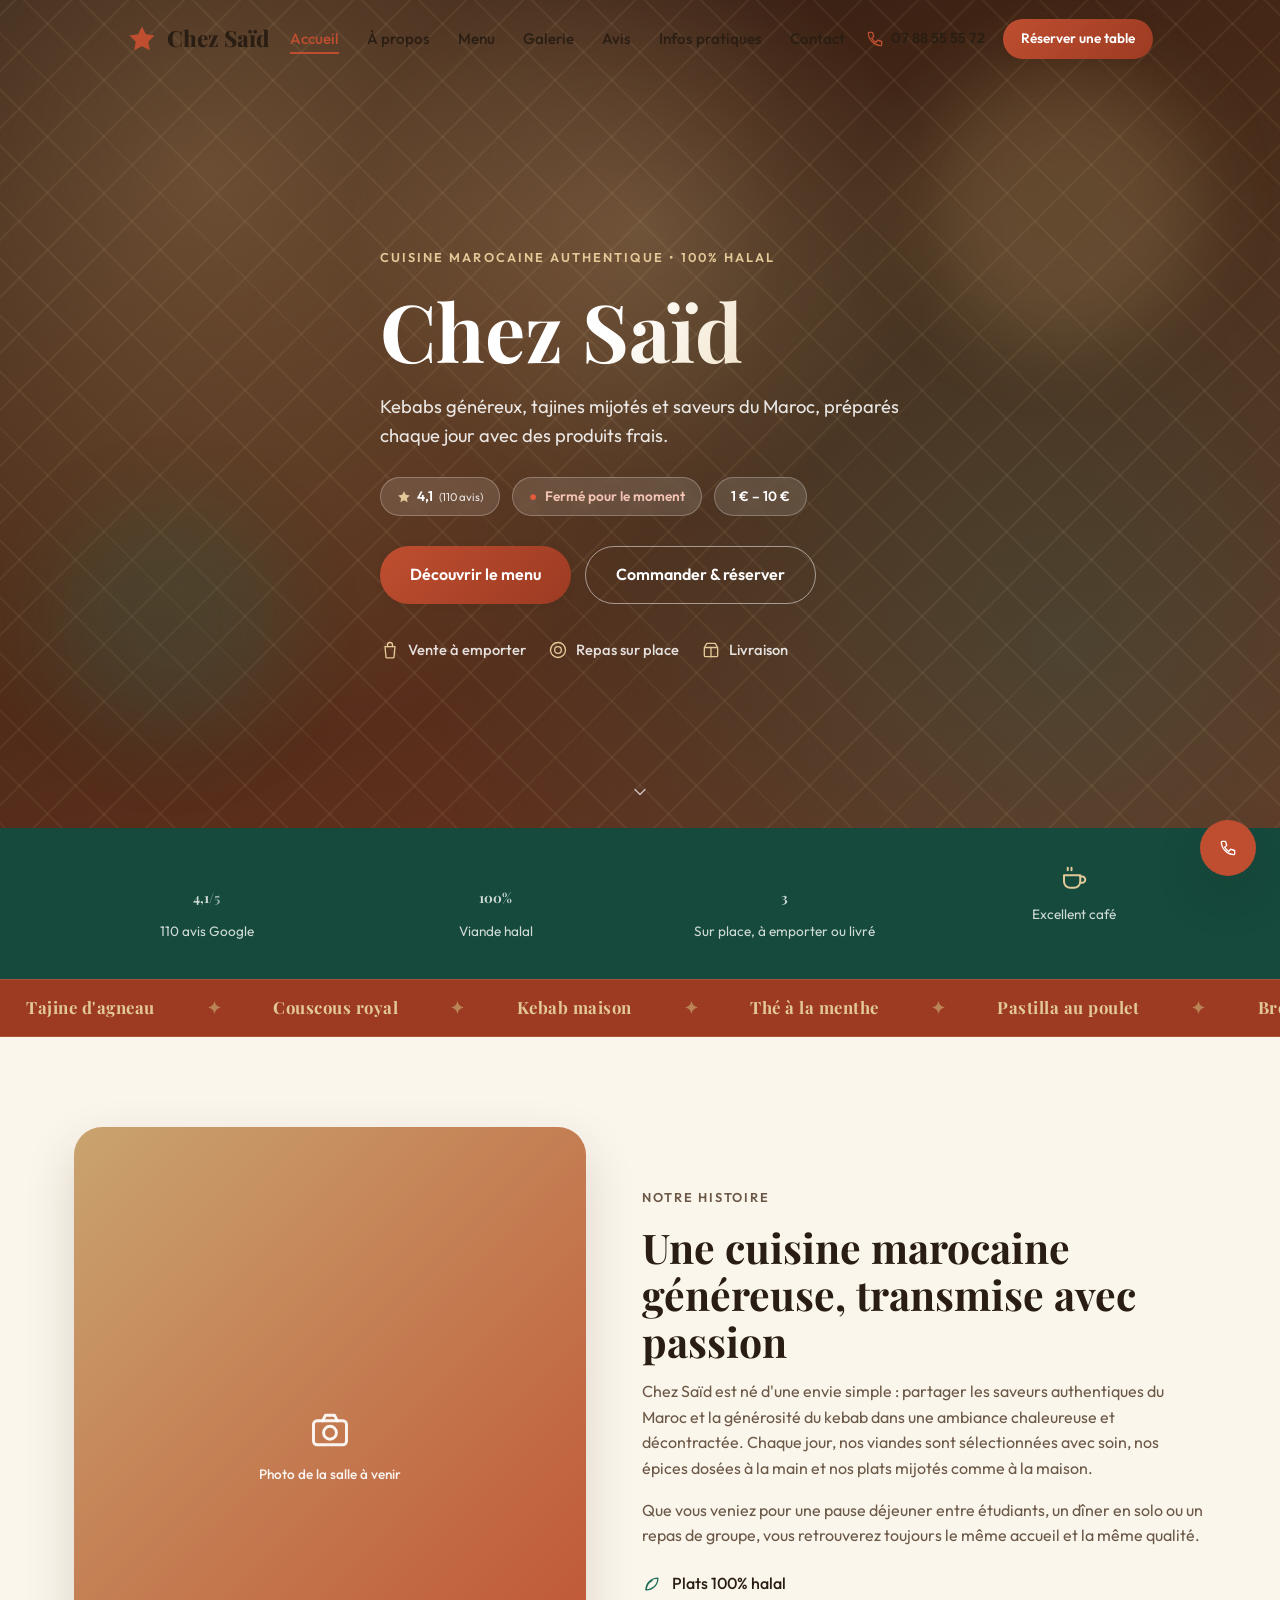
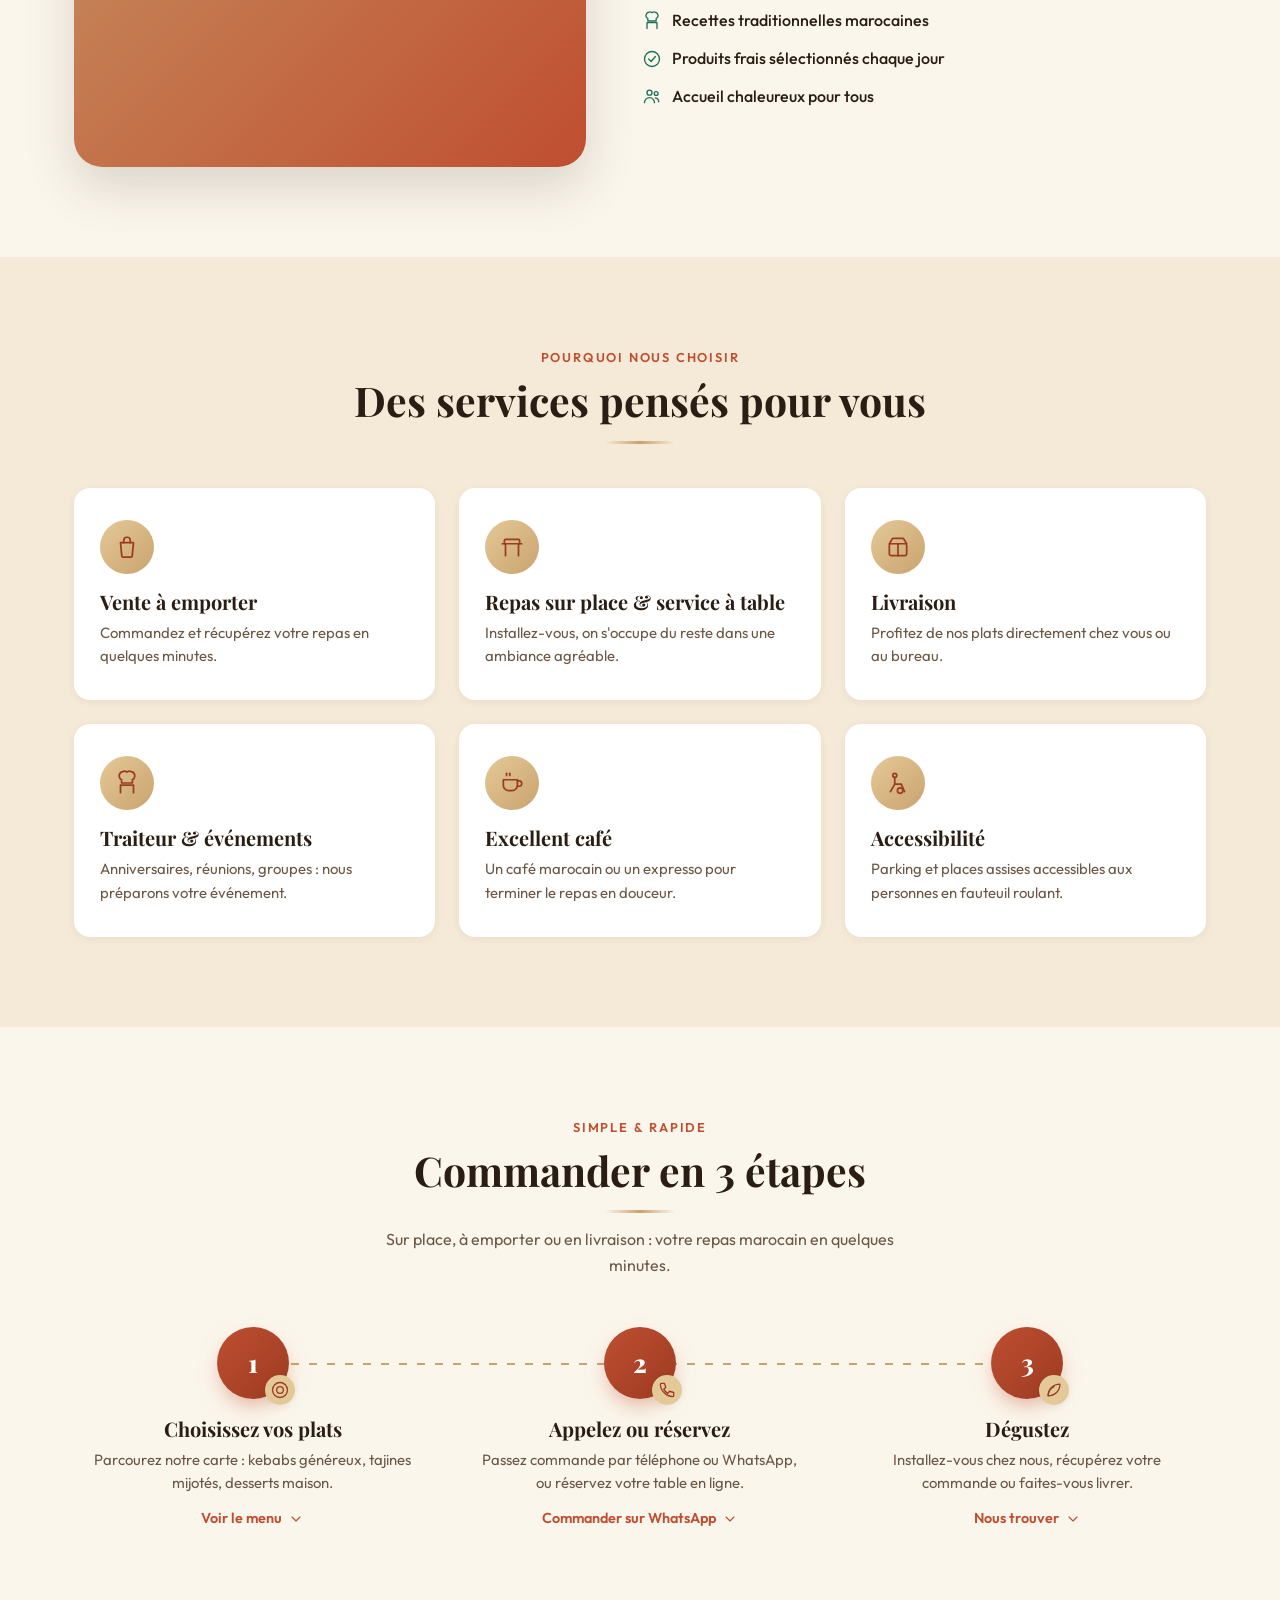
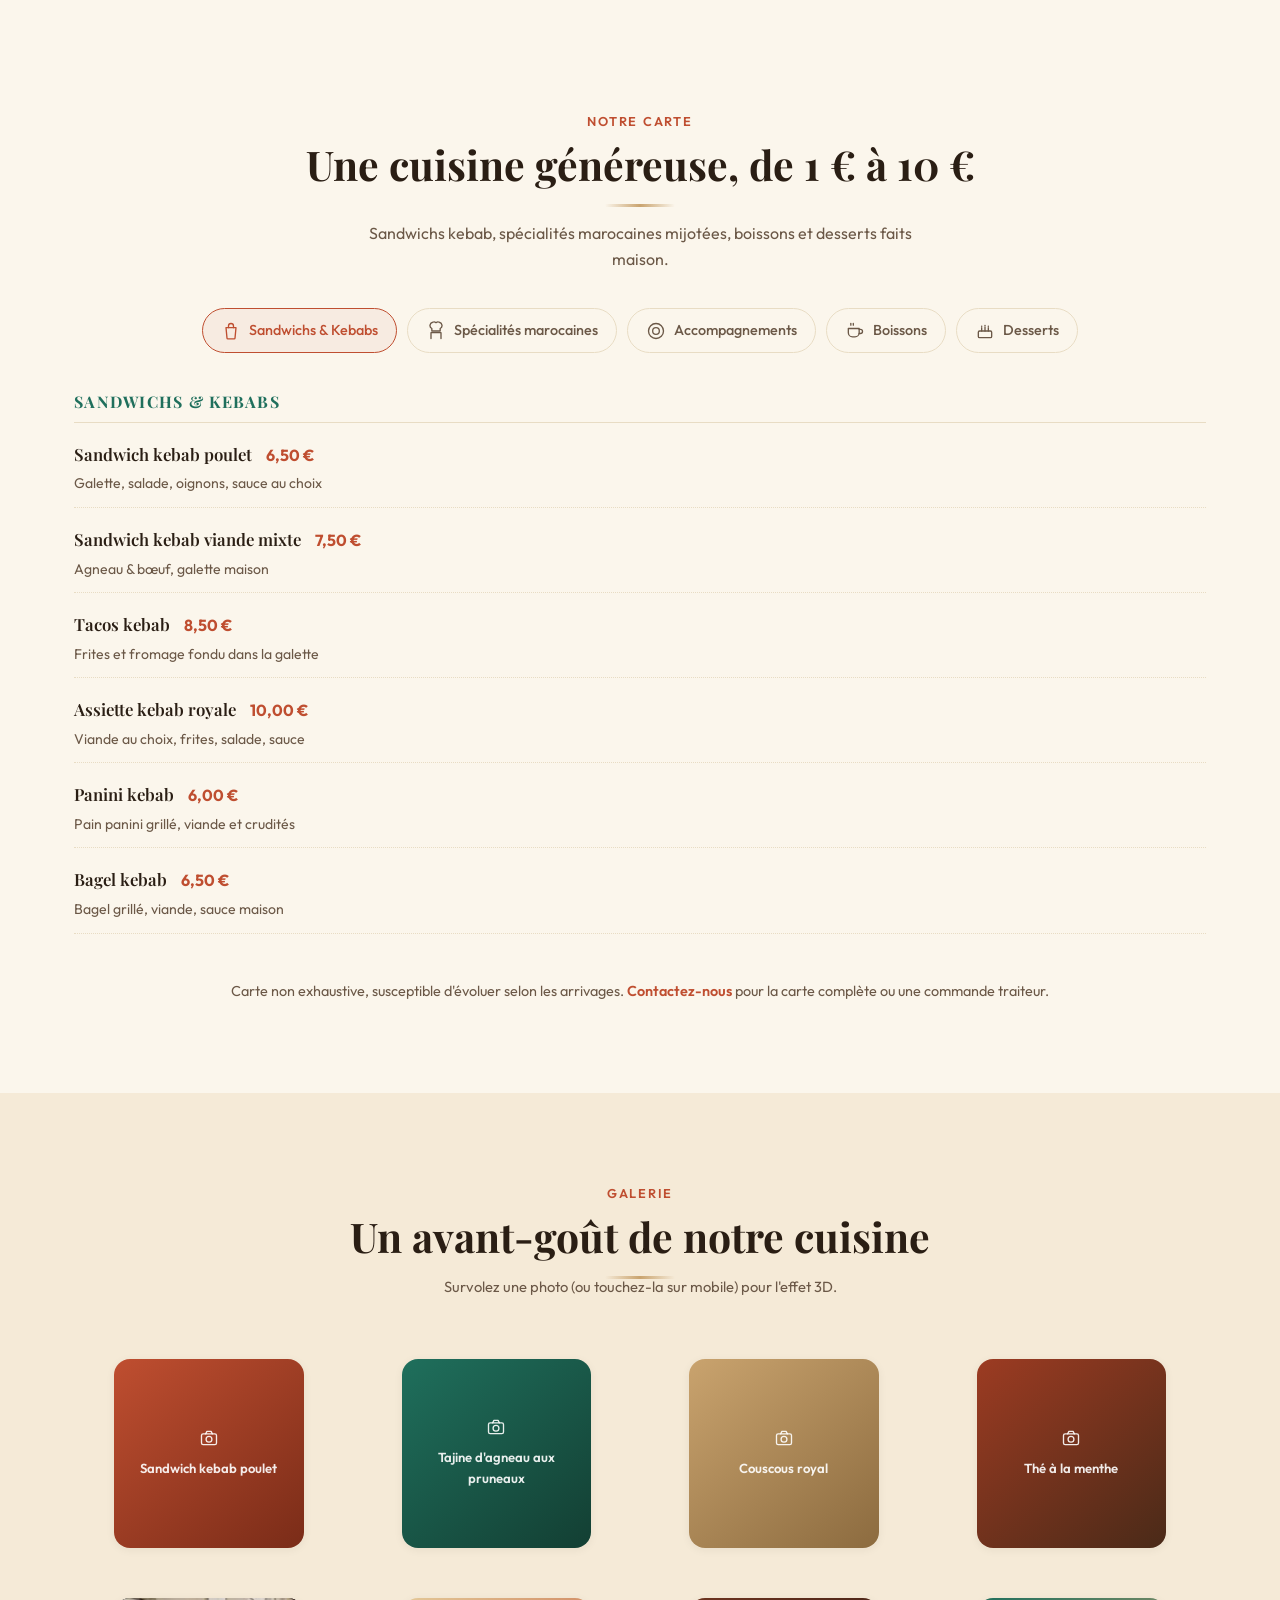
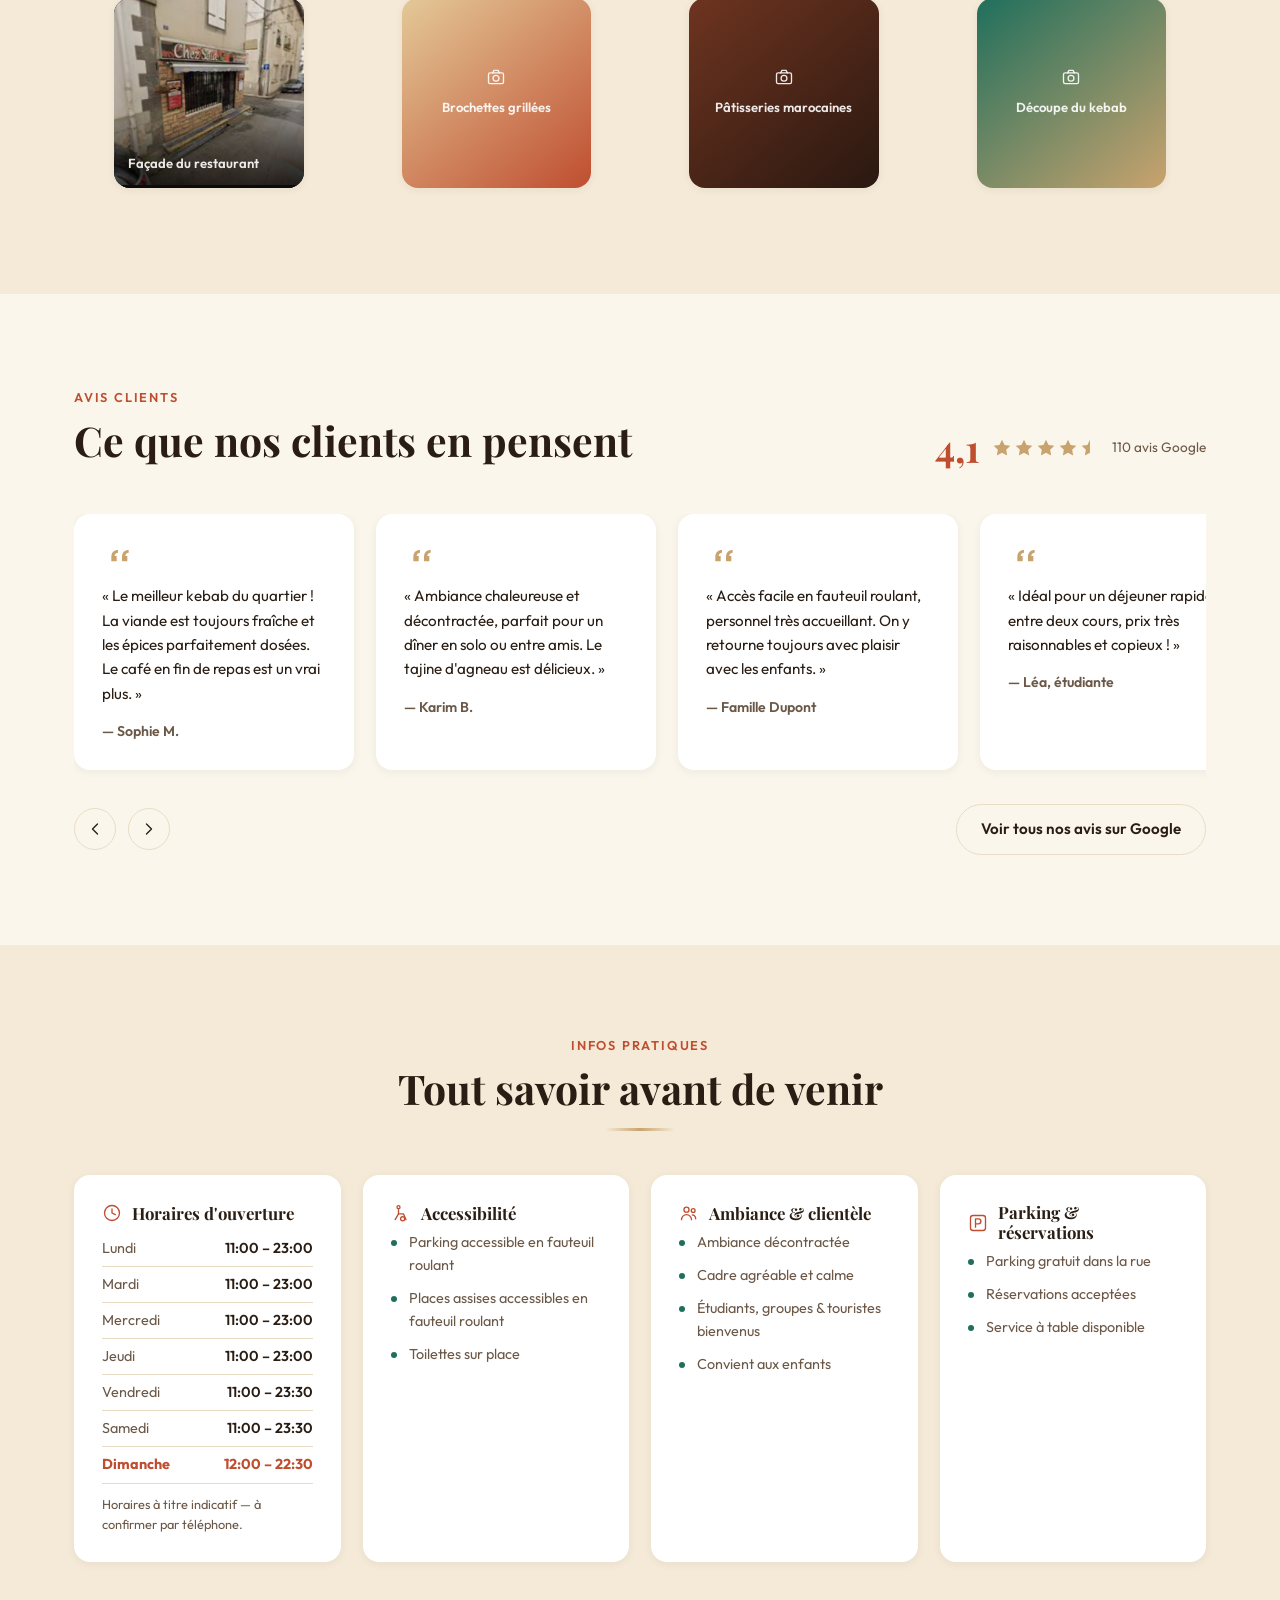
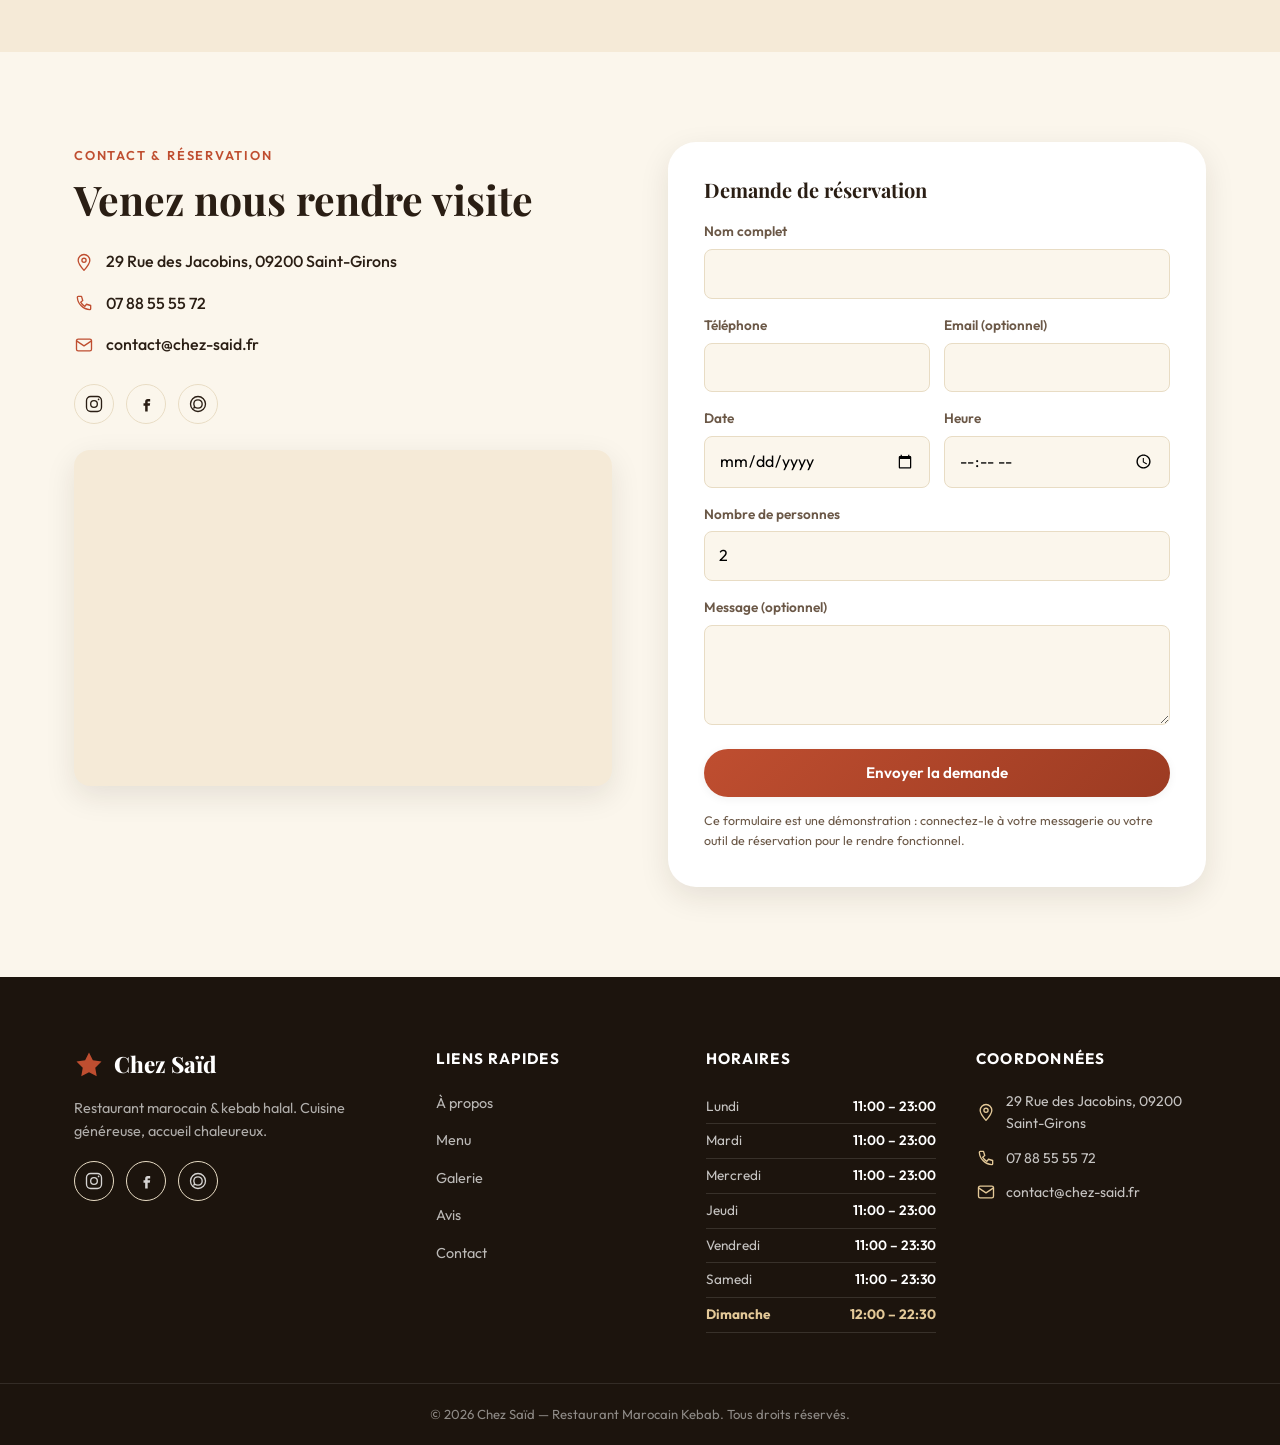
==== index.html @ 11bc27ec "Fix preview-cache breakage: inline critical preloader CSS + asset cache-busting The raw.githack prev" ====
<!DOCTYPE html>
<html lang="fr" class="no-js">
<head>
<meta charset="UTF-8">
<meta name="viewport" content="width=device-width, initial-scale=1.0">
<title>Chez Saïd — Restaurant Marocain &amp; Kebab Halal | Sur place, à emporter, livraison</title>
<meta name="description" content="Chez Saïd, restaurant marocain et kebab halal. Tajines, couscous, sandwichs kebab et café d'exception. Vente à emporter, repas sur place et livraison. Note 4,1/5 sur 110 avis.">
<meta name="theme-color" content="#BF4E30">
<link rel="icon" href="assets/favicon.svg" type="image/svg+xml">
<link rel="preconnect" href="https://fonts.googleapis.com">
<link rel="preconnect" href="https://fonts.gstatic.com" crossorigin>
<link href="https://fonts.googleapis.com/css2?family=Playfair+Display:wght@600;700;800&family=Outfit:wght@400;500;600;700&display=swap" rel="stylesheet">
<link rel="stylesheet" href="css/style.css?v=4">
<style>
/* Critical inline styles — keep the preloader correct even if the external CSS is momentarily cached/stale */
.preloader{position:fixed;inset:0;z-index:9999;display:flex;flex-direction:column;align-items:center;justify-content:center;gap:20px;background:radial-gradient(circle at 50% 35%,#4A2A18,#2A1810 70%);color:#fff;transition:opacity .7s ease,visibility .7s ease}
.preloader.is-done{opacity:0;visibility:hidden;pointer-events:none}
.preloader-mark{width:62px!important;height:62px!important;color:#E4C998}
.preloader-text{font-family:'Playfair Display',Georgia,serif;font-size:1.7rem;font-weight:800;letter-spacing:.04em}
.preloader-bar{width:150px;height:3px;border-radius:3px;background:rgba(255,255,255,.16);overflow:hidden}
.no-js .preloader{display:none}
</style>
<meta property="og:title" content="Chez Saïd — Restaurant Marocain &amp; Kebab Halal">
<meta property="og:description" content="Cuisine marocaine et kebab halal authentique. Sur place, à emporter ou livré. Note 4,1/5 (110 avis).">
<meta property="og:type" content="website">
<script type="application/ld+json">
{
  "@context": "https://schema.org",
  "@type": "Restaurant",
  "name": "Chez Saïd - Restaurant Marocain Kebab",
  "servesCuisine": ["Marocaine", "Kebab", "Halal"],
  "priceRange": "1€-10€",
  "acceptsReservations": "True",
  "telephone": "+33-7-88-55-55-72",
  "address": {
    "@type": "PostalAddress",
    "streetAddress": "29 Rue des Jacobins",
    "addressLocality": "Saint-Girons",
    "postalCode": "09200",
    "addressCountry": "FR"
  },
  "aggregateRating": {
    "@type": "AggregateRating",
    "ratingValue": "4.1",
    "reviewCount": "110"
  }
}
</script>
<script>document.documentElement.classList.replace('no-js','js');</script>
</head>
<body>

<svg style="display:none" aria-hidden="true">
  <defs>
    <symbol id="icon-bag" viewBox="0 0 24 24" fill="none" stroke="currentColor" stroke-width="1.6" stroke-linecap="round" stroke-linejoin="round"><path d="M6 8h12l-1.2 12.5a1 1 0 0 1-1 .9H8.2a1 1 0 0 1-1-.9L6 8z"/><path d="M9 8V6a3 3 0 0 1 6 0v2"/></symbol>
    <symbol id="icon-plate" viewBox="0 0 24 24" fill="none" stroke="currentColor" stroke-width="1.6" stroke-linecap="round" stroke-linejoin="round"><circle cx="12" cy="12" r="9"/><circle cx="12" cy="12" r="4"/></symbol>
    <symbol id="icon-delivery" viewBox="0 0 24 24" fill="none" stroke="currentColor" stroke-width="1.6" stroke-linecap="round" stroke-linejoin="round"><rect x="4" y="9" width="16" height="11" rx="1.5"/><path d="M4 9l3-5h10l3 5"/><line x1="12" y1="9" x2="12" y2="20"/></symbol>
    <symbol id="icon-star" viewBox="0 0 24 24" fill="currentColor"><path d="M12 2l3.09 6.26L22 9.27l-5 4.87L18.18 21 12 17.77 5.82 21 7 14.14l-5-4.87 6.91-1.01L12 2z"/></symbol>
    <symbol id="icon-check" viewBox="0 0 24 24" fill="none" stroke="currentColor" stroke-width="1.6" stroke-linecap="round" stroke-linejoin="round"><circle cx="12" cy="12" r="9"/><polyline points="8 12 11 15 16 9"/></symbol>
    <symbol id="icon-pin" viewBox="0 0 24 24" fill="none" stroke="currentColor" stroke-width="1.6" stroke-linecap="round" stroke-linejoin="round"><path d="M12 22s7-7.5 7-12a7 7 0 1 0-14 0c0 4.5 7 12 7 12z"/><circle cx="12" cy="10" r="2.5"/></symbol>
    <symbol id="icon-phone" viewBox="0 0 24 24" fill="none" stroke="currentColor" stroke-width="1.6" stroke-linecap="round" stroke-linejoin="round"><path d="M5 4h4l1.5 5L8 11a12 12 0 0 0 5 5l2-2.5 5 1.5v4a1 1 0 0 1-1 1A16 16 0 0 1 4 5a1 1 0 0 1 1-1z"/></symbol>
    <symbol id="icon-clock" viewBox="0 0 24 24" fill="none" stroke="currentColor" stroke-width="1.6" stroke-linecap="round" stroke-linejoin="round"><circle cx="12" cy="12" r="9"/><polyline points="12 7 12 12 16 14"/></symbol>
    <symbol id="icon-mail" viewBox="0 0 24 24" fill="none" stroke="currentColor" stroke-width="1.6" stroke-linecap="round" stroke-linejoin="round"><rect x="3" y="5" width="18" height="14" rx="2"/><polyline points="3 7 12 13 21 7"/></symbol>
    <symbol id="icon-instagram" viewBox="0 0 24 24" fill="none" stroke="currentColor" stroke-width="1.6" stroke-linecap="round" stroke-linejoin="round"><rect x="3" y="3" width="18" height="18" rx="5"/><circle cx="12" cy="12" r="4"/><circle cx="17.5" cy="6.5" r="1" fill="currentColor" stroke="none"/></symbol>
    <symbol id="icon-facebook" viewBox="0 0 24 24" fill="currentColor"><path d="M14 9h3V6h-3a3 3 0 0 0-3 3v2H9v3h2v7h3v-7h2.5l.5-3H14V9z"/></symbol>
    <symbol id="icon-whatsapp" viewBox="0 0 24 24" fill="none" stroke="currentColor" stroke-width="1.6" stroke-linecap="round" stroke-linejoin="round"><circle cx="12" cy="12" r="9"/><path d="M8 15.5c1 .9 2.4 1.4 4 1.4 3 0 5-2.1 5-4.9s-2-4.9-5-4.9-5 2.1-5 4.9c0 1 .3 1.9.8 2.7L7 17l1-1.5z"/></symbol>
    <symbol id="icon-leaf" viewBox="0 0 24 24" fill="none" stroke="currentColor" stroke-width="1.6" stroke-linecap="round" stroke-linejoin="round"><path d="M5 19c8 0 14-6 14-14-8 0-14 6-14 14z"/><path d="M5 19c0-5 3-9 7-11"/></symbol>
    <symbol id="icon-coffee" viewBox="0 0 24 24" fill="none" stroke="currentColor" stroke-width="1.6" stroke-linecap="round" stroke-linejoin="round"><path d="M4 9h13v5a5 5 0 0 1-5 5H9a5 5 0 0 1-5-5V9z"/><path d="M17 10h1.5a2.5 2.5 0 0 1 0 5H17"/><line x1="7" y1="3" x2="7" y2="5"/><line x1="10" y1="3" x2="10" y2="5"/></symbol>
    <symbol id="icon-wheelchair" viewBox="0 0 24 24" fill="none" stroke="currentColor" stroke-width="1.6" stroke-linecap="round" stroke-linejoin="round"><circle cx="9" cy="5" r="1.8"/><path d="M9 8v5l-4 7"/><path d="M9 13h6l3 7"/><circle cx="14" cy="19" r="2.5"/></symbol>
    <symbol id="icon-parking" viewBox="0 0 24 24" fill="none" stroke="currentColor" stroke-width="1.6" stroke-linecap="round" stroke-linejoin="round"><rect x="3" y="3" width="18" height="18" rx="3"/><path d="M9 17V7h3.5a3 3 0 1 1 0 6H9"/></symbol>
    <symbol id="icon-chef" viewBox="0 0 24 24" fill="none" stroke="currentColor" stroke-width="1.6" stroke-linecap="round" stroke-linejoin="round"><path d="M7 9a4 4 0 0 1 1-7.5A4 4 0 0 1 12 2a4 4 0 0 1 4-.5A4 4 0 0 1 17 9v3H7V9z"/><path d="M6 21v-7h12v7"/></symbol>
    <symbol id="icon-cake" viewBox="0 0 24 24" fill="none" stroke="currentColor" stroke-width="1.6" stroke-linecap="round" stroke-linejoin="round"><rect x="4" y="12" width="16" height="8" rx="1.5"/><line x1="8" y1="12" x2="8" y2="8"/><line x1="12" y1="12" x2="12" y2="7"/><line x1="16" y1="12" x2="16" y2="8"/><circle cx="8" cy="6.3" r="0.9" fill="currentColor" stroke="none"/><circle cx="12" cy="5.3" r="0.9" fill="currentColor" stroke="none"/><circle cx="16" cy="6.3" r="0.9" fill="currentColor" stroke="none"/></symbol>
    <symbol id="icon-camera" viewBox="0 0 24 24" fill="none" stroke="currentColor" stroke-width="1.6" stroke-linecap="round" stroke-linejoin="round"><rect x="3" y="7" width="18" height="13" rx="2"/><path d="M8 7l1.5-3h5L16 7"/><circle cx="12" cy="13.5" r="3.5"/></symbol>
    <symbol id="icon-quote" viewBox="0 0 24 24" fill="currentColor"><path d="M7 11c0-3 2-5 5-5v2c-1.5 0-2.5 1-2.5 2.5H11v4H7v-3.5z"/><path d="M15 11c0-3 2-5 5-5v2c-1.5 0-2.5 1-2.5 2.5H19v4h-4v-3.5z"/></symbol>
    <symbol id="icon-chevron" viewBox="0 0 24 24" fill="none" stroke="currentColor" stroke-width="1.6" stroke-linecap="round" stroke-linejoin="round"><polyline points="6 9 12 15 18 9"/></symbol>
    <symbol id="icon-arrow-up" viewBox="0 0 24 24" fill="none" stroke="currentColor" stroke-width="1.8" stroke-linecap="round" stroke-linejoin="round"><line x1="12" y1="19" x2="12" y2="5"/><polyline points="5 12 12 5 19 12"/></symbol>
    <symbol id="icon-table" viewBox="0 0 24 24" fill="none" stroke="currentColor" stroke-width="1.6" stroke-linecap="round" stroke-linejoin="round"><path d="M3 9h18"/><path d="M5 9V6a1 1 0 0 1 1-1h12a1 1 0 0 1 1 1v3"/><path d="M6 9v11"/><path d="M18 9v11"/></symbol>
    <symbol id="icon-users" viewBox="0 0 24 24" fill="none" stroke="currentColor" stroke-width="1.6" stroke-linecap="round" stroke-linejoin="round"><circle cx="9" cy="8" r="3"/><path d="M3 20c0-3.3 2.7-6 6-6s6 2.7 6 6"/><circle cx="17" cy="9" r="2.3"/><path d="M16 14.2c2.3.4 4 2.3 4 4.8"/></symbol>
  </defs>
</svg>

<a class="skip-link" href="#main">Aller au contenu principal</a>

<div class="preloader" id="preloader" aria-hidden="true">
  <svg class="preloader-mark"><use href="#icon-star"/></svg>
  <span class="preloader-text">Chez Saïd</span>
  <span class="preloader-bar"></span>
</div>

<div class="scroll-progress" id="scroll-progress" aria-hidden="true"></div>

<header class="site-header" id="header">
  <div class="container header-inner">
    <a href="#accueil" class="logo">
      <svg class="logo-mark" aria-hidden="true"><use href="#icon-star"/></svg>
      <span class="logo-text">Chez Saïd</span>
    </a>

    <nav class="main-nav" id="main-nav">
      <ul>
        <li><a href="#accueil">Accueil</a></li>
        <li><a href="#apropos">À propos</a></li>
        <li><a href="#menu">Menu</a></li>
        <li><a href="#galerie">Galerie</a></li>
        <li><a href="#avis">Avis</a></li>
        <li><a href="#infos">Infos pratiques</a></li>
        <li><a href="#contact">Contact</a></li>
      </ul>
    </nav>

    <div class="header-actions">
      <a href="tel:+33788555572" class="phone-link">
        <svg class="icon" aria-hidden="true"><use href="#icon-phone"/></svg>
        <span>07 88 55 55 72</span>
      </a>
      <a href="#contact" class="btn btn-primary btn-sm">Réserver une table</a>
    </div>

    <button class="nav-toggle" id="nav-toggle" aria-label="Ouvrir le menu" aria-expanded="false" aria-controls="main-nav">
      <span></span><span></span><span></span>
    </button>
  </div>
</header>

<main id="main">

  <!-- ============ HERO ============ -->
  <section class="hero" id="accueil">
    <!-- AI image prompt (EN) for hero background photo:
         "Professional food photography of a juicy Moroccan kebab sandwich wrapped in flatbread,
         grilled meat shaved from a rotating spit visible in the blurred background, warm
         golden-hour lighting, shallow depth of field, appetizing steam rising, shot on a dark
         slate plate, restaurant ambiance, high-end editorial food photography, 8k, photorealistic" -->
    <div class="hero-bg" id="hero-bg" aria-hidden="true"></div>
    <div class="hero-spotlight" id="hero-spotlight" aria-hidden="true"></div>
    <span class="hero-orb hero-orb-1" aria-hidden="true"></span>
    <span class="hero-orb hero-orb-2" aria-hidden="true"></span>
    <div class="container hero-content" id="hero-content">
      <p class="eyebrow" data-reveal>Cuisine marocaine authentique • 100% Halal</p>
      <h1 data-reveal>Chez Saïd</h1>
      <p class="hero-subtitle" data-reveal>Kebabs généreux, tajines mijotés et saveurs du Maroc, préparés chaque jour avec des produits frais.</p>

      <div class="hero-badges" data-reveal>
        <span class="badge badge-rating">
          <svg class="icon icon-sm" aria-hidden="true"><use href="#icon-star"/></svg>
          4,1 <small>(110 avis)</small>
        </span>
        <span class="badge badge-open" id="open-status-badge">Ouvert maintenant</span>
        <span class="badge">1 € – 10 €</span>
      </div>

      <div class="hero-actions" data-reveal>
        <a href="#menu" class="btn btn-primary btn-lg btn-magnetic">Découvrir le menu</a>
        <a href="#contact" class="btn btn-outline btn-lg btn-magnetic">Commander &amp; réserver</a>
      </div>

      <ul class="hero-services" data-reveal>
        <li><svg class="icon" aria-hidden="true"><use href="#icon-bag"/></svg> Vente à emporter</li>
        <li><svg class="icon" aria-hidden="true"><use href="#icon-plate"/></svg> Repas sur place</li>
        <li><svg class="icon" aria-hidden="true"><use href="#icon-delivery"/></svg> Livraison</li>
      </ul>
    </div>
    <a href="#apropos" class="scroll-cue" aria-label="Découvrir la suite">
      <svg class="icon" aria-hidden="true"><use href="#icon-chevron"/></svg>
    </a>
  </section>

  <!-- ============ STATS BAR ============ -->
  <section class="stats-bar">
    <div class="container stats-grid">
      <div class="stat">
        <strong><span class="count" data-count="4.1" data-decimals="1">4,1</span><span class="stat-sub">/5</span></strong>
        <span>110 avis Google</span>
      </div>
      <div class="stat">
        <strong><span class="count" data-count="100" data-suffix="%">100%</span></strong>
        <span>Viande halal</span>
      </div>
      <div class="stat">
        <strong><span class="count" data-count="3">3</span></strong>
        <span>Sur place, à emporter ou livré</span>
      </div>
      <div class="stat">
        <svg class="icon icon-lg" aria-hidden="true"><use href="#icon-coffee"/></svg>
        <span>Excellent café</span>
      </div>
    </div>
  </section>

  <!-- ============ MARQUEE ============ -->
  <div class="marquee" aria-hidden="true">
    <div class="marquee-track">
      <span>Tajine d'agneau</span><span class="marquee-dot">✦</span>
      <span>Couscous royal</span><span class="marquee-dot">✦</span>
      <span>Kebab maison</span><span class="marquee-dot">✦</span>
      <span>Thé à la menthe</span><span class="marquee-dot">✦</span>
      <span>Pastilla au poulet</span><span class="marquee-dot">✦</span>
      <span>Brochettes marinées</span><span class="marquee-dot">✦</span>
      <span>Café marocain</span><span class="marquee-dot">✦</span>
      <span>Cornes de gazelle</span><span class="marquee-dot">✦</span>
      <span>Tajine d'agneau</span><span class="marquee-dot">✦</span>
      <span>Couscous royal</span><span class="marquee-dot">✦</span>
      <span>Kebab maison</span><span class="marquee-dot">✦</span>
      <span>Thé à la menthe</span><span class="marquee-dot">✦</span>
      <span>Pastilla au poulet</span><span class="marquee-dot">✦</span>
      <span>Brochettes marinées</span><span class="marquee-dot">✦</span>
      <span>Café marocain</span><span class="marquee-dot">✦</span>
      <span>Cornes de gazelle</span><span class="marquee-dot">✦</span>
    </div>
  </div>

  <!-- ============ ABOUT ============ -->
  <section class="about" id="apropos">
    <div class="container about-grid">
      <!-- AI image prompt (EN): "Warm interior photo of a cozy Moroccan restaurant dining room,
           traditional zellige tile patterns, brass lanterns, terracotta and gold color palette,
           soft ambient lighting, a few happy customers blurred in background, photorealistic,
           professional restaurant photography" -->
      <div class="about-media" data-reveal>
        <div class="placeholder-photo">
          <svg class="icon icon-xl" aria-hidden="true"><use href="#icon-camera"/></svg>
          <span>Photo de la salle à venir</span>
        </div>
      </div>
      <div class="about-text" data-reveal>
        <p class="section-eyebrow">Notre histoire</p>
        <h2>Une cuisine marocaine généreuse, transmise avec passion</h2>
        <p>Chez Saïd est né d'une envie simple&nbsp;: partager les saveurs authentiques du Maroc et la générosité du kebab dans une ambiance chaleureuse et décontractée. Chaque jour, nos viandes sont sélectionnées avec soin, nos épices dosées à la main et nos plats mijotés comme à la maison.</p>
        <p>Que vous veniez pour une pause déjeuner entre étudiants, un dîner en solo ou un repas de groupe, vous retrouverez toujours le même accueil et la même qualité.</p>
        <ul class="about-values">
          <li><svg class="icon" aria-hidden="true"><use href="#icon-leaf"/></svg> Plats 100% halal</li>
          <li><svg class="icon" aria-hidden="true"><use href="#icon-chef"/></svg> Recettes traditionnelles marocaines</li>
          <li><svg class="icon" aria-hidden="true"><use href="#icon-check"/></svg> Produits frais sélectionnés chaque jour</li>
          <li><svg class="icon" aria-hidden="true"><use href="#icon-users"/></svg> Accueil chaleureux pour tous</li>
        </ul>
      </div>
    </div>
  </section>

  <!-- ============ SERVICES / HIGHLIGHTS ============ -->
  <section class="services" id="services">
    <div class="container">
      <p class="section-eyebrow center" data-reveal>Pourquoi nous choisir</p>
      <h2 class="center" data-reveal>Des services pensés pour vous</h2>

      <div class="services-grid" data-reveal>
        <div class="service-card">
          <span class="service-icon"><svg class="icon" aria-hidden="true"><use href="#icon-bag"/></svg></span>
          <h3>Vente à emporter</h3>
          <p>Commandez et récupérez votre repas en quelques minutes.</p>
        </div>
        <div class="service-card">
          <span class="service-icon"><svg class="icon" aria-hidden="true"><use href="#icon-table"/></svg></span>
          <h3>Repas sur place &amp; service à table</h3>
          <p>Installez-vous, on s'occupe du reste dans une ambiance agréable.</p>
        </div>
        <div class="service-card">
          <span class="service-icon"><svg class="icon" aria-hidden="true"><use href="#icon-delivery"/></svg></span>
          <h3>Livraison</h3>
          <p>Profitez de nos plats directement chez vous ou au bureau.</p>
        </div>
        <div class="service-card">
          <span class="service-icon"><svg class="icon" aria-hidden="true"><use href="#icon-chef"/></svg></span>
          <h3>Traiteur &amp; événements</h3>
          <p>Anniversaires, réunions, groupes&nbsp;: nous préparons votre événement.</p>
        </div>
        <div class="service-card">
          <span class="service-icon"><svg class="icon" aria-hidden="true"><use href="#icon-coffee"/></svg></span>
          <h3>Excellent café</h3>
          <p>Un café marocain ou un expresso pour terminer le repas en douceur.</p>
        </div>
        <div class="service-card">
          <span class="service-icon"><svg class="icon" aria-hidden="true"><use href="#icon-wheelchair"/></svg></span>
          <h3>Accessibilité</h3>
          <p>Parking et places assises accessibles aux personnes en fauteuil roulant.</p>
        </div>
      </div>
    </div>
  </section>

  <!-- ============ STEPS / COMMANDER ============ -->
  <section class="steps" id="commander">
    <div class="container">
      <p class="section-eyebrow center" data-reveal>Simple &amp; rapide</p>
      <h2 class="center" data-reveal>Commander en 3 étapes</h2>
      <p class="section-intro center" data-reveal>Sur place, à emporter ou en livraison&nbsp;: votre repas marocain en quelques minutes.</p>

      <div class="steps-grid" data-reveal>
        <div class="step">
          <div class="step-num">1<svg class="icon" aria-hidden="true"><use href="#icon-plate"/></svg></div>
          <h3>Choisissez vos plats</h3>
          <p>Parcourez notre carte&nbsp;: kebabs généreux, tajines mijotés, desserts maison.</p>
          <a href="#menu" class="step-cta">Voir le menu <svg class="icon" aria-hidden="true"><use href="#icon-chevron"/></svg></a>
        </div>
        <div class="step">
          <div class="step-num">2<svg class="icon" aria-hidden="true"><use href="#icon-phone"/></svg></div>
          <h3>Appelez ou réservez</h3>
          <p>Passez commande par téléphone ou WhatsApp, ou réservez votre table en ligne.</p>
          <a href="https://wa.me/33788555572" target="_blank" rel="noopener" class="step-cta">Commander sur WhatsApp <svg class="icon" aria-hidden="true"><use href="#icon-chevron"/></svg></a>
        </div>
        <div class="step">
          <div class="step-num">3<svg class="icon" aria-hidden="true"><use href="#icon-leaf"/></svg></div>
          <h3>Dégustez</h3>
          <p>Installez-vous chez nous, récupérez votre commande ou faites-vous livrer.</p>
          <a href="#contact" class="step-cta">Nous trouver <svg class="icon" aria-hidden="true"><use href="#icon-chevron"/></svg></a>
        </div>
      </div>
    </div>
  </section>

  <!-- ============ MENU ============ -->
  <section class="menu" id="menu">
    <div class="container">
      <p class="section-eyebrow center" data-reveal>Notre carte</p>
      <h2 class="center" data-reveal>Une cuisine généreuse, de 1&nbsp;€ à 10&nbsp;€</h2>
      <p class="section-intro center" data-reveal>Sandwichs kebab, spécialités marocaines mijotées, boissons et desserts faits maison.</p>

      <div class="menu-tabs" role="tablist" data-reveal>
        <button class="menu-tab active" role="tab" aria-selected="true" data-target="panel-kebabs">
          <svg class="icon" aria-hidden="true"><use href="#icon-bag"/></svg> Sandwichs &amp; Kebabs
        </button>
        <button class="menu-tab" role="tab" aria-selected="false" data-target="panel-tajines">
          <svg class="icon" aria-hidden="true"><use href="#icon-chef"/></svg> Spécialités marocaines
        </button>
        <button class="menu-tab" role="tab" aria-selected="false" data-target="panel-sides">
          <svg class="icon" aria-hidden="true"><use href="#icon-plate"/></svg> Accompagnements
        </button>
        <button class="menu-tab" role="tab" aria-selected="false" data-target="panel-drinks">
          <svg class="icon" aria-hidden="true"><use href="#icon-coffee"/></svg> Boissons
        </button>
        <button class="menu-tab" role="tab" aria-selected="false" data-target="panel-desserts">
          <svg class="icon" aria-hidden="true"><use href="#icon-cake"/></svg> Desserts
        </button>
      </div>

      <div class="menu-panels">
        <div class="menu-panel active" id="panel-kebabs" data-reveal>
          <h3 class="menu-panel-title">Sandwichs &amp; Kebabs</h3>
          <ul class="menu-list">
            <li><span class="menu-item-name">Sandwich kebab poulet</span><span class="menu-item-desc">Galette, salade, oignons, sauce au choix</span><span class="menu-item-price">6,50 €</span></li>
            <li><span class="menu-item-name">Sandwich kebab viande mixte</span><span class="menu-item-desc">Agneau &amp; bœuf, galette maison</span><span class="menu-item-price">7,50 €</span></li>
            <li><span class="menu-item-name">Tacos kebab</span><span class="menu-item-desc">Frites et fromage fondu dans la galette</span><span class="menu-item-price">8,50 €</span></li>
            <li><span class="menu-item-name">Assiette kebab royale</span><span class="menu-item-desc">Viande au choix, frites, salade, sauce</span><span class="menu-item-price">10,00 €</span></li>
            <li><span class="menu-item-name">Panini kebab</span><span class="menu-item-desc">Pain panini grillé, viande et crudités</span><span class="menu-item-price">6,00 €</span></li>
            <li><span class="menu-item-name">Bagel kebab</span><span class="menu-item-desc">Bagel grillé, viande, sauce maison</span><span class="menu-item-price">6,50 €</span></li>
          </ul>
        </div>

        <div class="menu-panel" id="panel-tajines" data-reveal>
          <h3 class="menu-panel-title">Spécialités marocaines</h3>
          <ul class="menu-list">
            <li><span class="menu-item-name">Tajine de poulet, olives &amp; citron confit</span><span class="menu-item-desc">Mijoté longuement, servi avec pain maison</span><span class="menu-item-price">10,00 €</span></li>
            <li><span class="menu-item-name">Tajine d'agneau aux pruneaux et amandes</span><span class="menu-item-desc">Recette traditionnelle sucrée-salée</span><span class="menu-item-price">10,00 €</span></li>
            <li><span class="menu-item-name">Couscous royal</span><span class="menu-item-desc">Agneau, poulet, merguez et légumes</span><span class="menu-item-price">10,00 €</span></li>
            <li><span class="menu-item-name">Brochettes d'agneau marinées</span><span class="menu-item-desc">3 brochettes, semoule parfumée</span><span class="menu-item-price">9,50 €</span></li>
            <li><span class="menu-item-name">Pastilla au poulet et amandes</span><span class="menu-item-desc">Feuilleté croustillant, sucré-salé</span><span class="menu-item-price">7,00 €</span></li>
          </ul>
        </div>

        <div class="menu-panel" id="panel-sides" data-reveal>
          <h3 class="menu-panel-title">Accompagnements &amp; salades</h3>
          <ul class="menu-list">
            <li><span class="menu-item-name">Frites maison</span><span class="menu-item-desc">Coupées et cuites sur place</span><span class="menu-item-price">3,00 €</span></li>
            <li><span class="menu-item-name">Salade marocaine</span><span class="menu-item-desc">Tomates, oignons, persil, citron</span><span class="menu-item-price">4,00 €</span></li>
            <li><span class="menu-item-name">Houmous &amp; pain maison</span><span class="menu-item-desc">Pois chiches, tahini, huile d'olive</span><span class="menu-item-price">4,50 €</span></li>
            <li><span class="menu-item-name">Riz aux légumes</span><span class="menu-item-desc">Riz parfumé, légumes de saison</span><span class="menu-item-price">3,50 €</span></li>
            <li><span class="menu-item-name">Olives &amp; pain marocain</span><span class="menu-item-desc">Sélection d'olives maison</span><span class="menu-item-price">3,00 €</span></li>
          </ul>
        </div>

        <div class="menu-panel" id="panel-drinks" data-reveal>
          <h3 class="menu-panel-title">Boissons</h3>
          <ul class="menu-list">
            <li><span class="menu-item-name">Thé à la menthe traditionnel</span><span class="menu-item-desc">Servi versé de haut, à la marocaine</span><span class="menu-item-price">2,50 €</span></li>
            <li><span class="menu-item-name">Café expresso</span><span class="menu-item-desc"></span><span class="menu-item-price">1,80 €</span></li>
            <li><span class="menu-item-name">Café marocain à la cardamome</span><span class="menu-item-desc"></span><span class="menu-item-price">2,80 €</span></li>
            <li><span class="menu-item-name">Jus d'orange frais</span><span class="menu-item-desc">Pressé sur place</span><span class="menu-item-price">3,50 €</span></li>
            <li><span class="menu-item-name">Soda (33 cl)</span><span class="menu-item-desc"></span><span class="menu-item-price">2,00 €</span></li>
            <li><span class="menu-item-name">Bière (25 cl)</span><span class="menu-item-desc"></span><span class="menu-item-price">4,00 €</span></li>
            <li><span class="menu-item-name">Verre de vin</span><span class="menu-item-desc"></span><span class="menu-item-price">4,50 €</span></li>
            <li><span class="menu-item-name">Eau minérale</span><span class="menu-item-desc"></span><span class="menu-item-price">1,50 €</span></li>
          </ul>
        </div>

        <div class="menu-panel" id="panel-desserts" data-reveal>
          <h3 class="menu-panel-title">Desserts</h3>
          <ul class="menu-list">
            <li><span class="menu-item-name">Cornes de gazelle (3 pièces)</span><span class="menu-item-desc">Pâte d'amande, fleur d'oranger</span><span class="menu-item-price">3,50 €</span></li>
            <li><span class="menu-item-name">Chebakia au miel et sésame</span><span class="menu-item-desc"></span><span class="menu-item-price">3,00 €</span></li>
            <li><span class="menu-item-name">Baklava maison (3 pièces)</span><span class="menu-item-desc"></span><span class="menu-item-price">4,00 €</span></li>
            <li><span class="menu-item-name">Salade d'oranges à la cannelle</span><span class="menu-item-desc"></span><span class="menu-item-price">3,50 €</span></li>
          </ul>
        </div>
      </div>

      <p class="menu-note" data-reveal>Carte non exhaustive, susceptible d'évoluer selon les arrivages. <a href="#contact">Contactez-nous</a> pour la carte complète ou une commande traiteur.</p>
    </div>
  </section>

  <!-- ============ GALLERY ============ -->
  <section class="gallery" id="galerie">
    <div class="container">
      <p class="section-eyebrow center" data-reveal>Galerie</p>
      <h2 class="center" data-reveal>Un avant-goût de notre cuisine</h2>
      <p class="gallery-hint center" data-reveal>Survolez une photo (ou touchez-la sur mobile) pour l'effet 3D.</p>

      <div class="gallery-grid" data-reveal>
        <!-- AI image prompt (EN): "Close-up professional photo of a chicken kebab sandwich cut in
             half, melted cheese, fresh lettuce and tomato, on rustic wooden board, natural light,
             food magazine style" -->
        <figure class="gallery-item ph-1"><svg class="icon" aria-hidden="true"><use href="#icon-camera"/></svg><figcaption>Sandwich kebab poulet</figcaption></figure>

        <!-- AI image prompt (EN): "Top-down professional photo of a traditional Moroccan lamb
             tagine with prunes and almonds in a clay tagine pot, steam rising, garnished with
             herbs, rustic table setting, warm lighting" -->
        <figure class="gallery-item ph-2"><svg class="icon" aria-hidden="true"><use href="#icon-camera"/></svg><figcaption>Tajine d'agneau aux pruneaux</figcaption></figure>

        <!-- AI image prompt (EN): "Overhead shot of a generous Moroccan royal couscous plate with
             lamb, chicken, merguez sausage and vegetables, vibrant colors, professional food
             photography, soft natural light" -->
        <figure class="gallery-item ph-3"><svg class="icon" aria-hidden="true"><use href="#icon-camera"/></svg><figcaption>Couscous royal</figcaption></figure>

        <!-- AI image prompt (EN): "Professional photo of Moroccan mint tea being poured from a
             silver teapot into a small glass from height, creating a frothy pour, fresh mint
             leaves, traditional Moroccan tray, warm light" -->
        <figure class="gallery-item ph-4"><svg class="icon" aria-hidden="true"><use href="#icon-camera"/></svg><figcaption>Thé à la menthe</figcaption></figure>

        <figure class="gallery-item gallery-item-photo">
          <img src="assets/photos/facade-chez-said.jpg" alt="Façade du restaurant Chez Saïd, 29 Rue des Jacobins à Saint-Girons" loading="lazy">
          <figcaption>Façade du restaurant</figcaption>
        </figure>

        <!-- AI image prompt (EN): "Professional close-up photo of grilled lamb skewers (brochettes)
             on a charcoal grill, flames and smoke, juicy charred edges, dark moody food
             photography lighting" -->
        <figure class="gallery-item ph-6"><svg class="icon" aria-hidden="true"><use href="#icon-camera"/></svg><figcaption>Brochettes grillées</figcaption></figure>

        <!-- AI image prompt (EN): "Top-down professional photo of an assortment of Moroccan
             pastries, cornes de gazelle and chebakia, dusted with sugar and sesame, arranged on
             a decorative brass plate, warm light, food styling" -->
        <figure class="gallery-item ph-7"><svg class="icon" aria-hidden="true"><use href="#icon-camera"/></svg><figcaption>Pâtisseries marocaines</figcaption></figure>

        <!-- AI image prompt (EN): "Photorealistic action shot of a chef slicing meat from a
             vertical rotisserie kebab spit, motion blur on the blade, warm restaurant kitchen
             lighting, professional editorial food photography" -->
        <figure class="gallery-item ph-8"><svg class="icon" aria-hidden="true"><use href="#icon-camera"/></svg><figcaption>Découpe du kebab</figcaption></figure>
      </div>
    </div>
  </section>

  <!-- ============ REVIEWS ============ -->
  <section class="reviews" id="avis">
    <div class="container">
      <div class="reviews-head" data-reveal>
        <div>
          <p class="section-eyebrow">Avis clients</p>
          <h2>Ce que nos clients en pensent</h2>
        </div>
        <div class="rating-summary">
          <strong>4,1</strong>
          <div class="stars" aria-hidden="true">
            <svg class="icon" aria-hidden="true"><use href="#icon-star"/></svg>
            <svg class="icon" aria-hidden="true"><use href="#icon-star"/></svg>
            <svg class="icon" aria-hidden="true"><use href="#icon-star"/></svg>
            <svg class="icon" aria-hidden="true"><use href="#icon-star"/></svg>
            <svg class="icon icon-half" aria-hidden="true"><use href="#icon-star"/></svg>
          </div>
          <span>110 avis Google</span>
        </div>
      </div>

      <!-- Avis d'exemple — à remplacer par vos avis Google réels (ou un widget Google Reviews) -->
      <div class="reviews-track" data-reveal>
        <article class="review-card">
          <svg class="icon icon-quote" aria-hidden="true"><use href="#icon-quote"/></svg>
          <p>« Le meilleur kebab du quartier&nbsp;! La viande est toujours fraîche et les épices parfaitement dosées. Le café en fin de repas est un vrai plus. »</p>
          <footer>— Sophie M.</footer>
        </article>
        <article class="review-card">
          <svg class="icon icon-quote" aria-hidden="true"><use href="#icon-quote"/></svg>
          <p>« Ambiance chaleureuse et décontractée, parfait pour un dîner en solo ou entre amis. Le tajine d'agneau est délicieux. »</p>
          <footer>— Karim B.</footer>
        </article>
        <article class="review-card">
          <svg class="icon icon-quote" aria-hidden="true"><use href="#icon-quote"/></svg>
          <p>« Accès facile en fauteuil roulant, personnel très accueillant. On y retourne toujours avec plaisir avec les enfants. »</p>
          <footer>— Famille Dupont</footer>
        </article>
        <article class="review-card">
          <svg class="icon icon-quote" aria-hidden="true"><use href="#icon-quote"/></svg>
          <p>« Idéal pour un déjeuner rapide entre deux cours, prix très raisonnables et copieux&nbsp;! »</p>
          <footer>— Léa, étudiante</footer>
        </article>
      </div>

      <div class="reviews-actions" data-reveal>
        <button class="carousel-btn" id="reviews-prev" aria-label="Avis précédents"><svg class="icon" aria-hidden="true"><use href="#icon-chevron"/></svg></button>
        <button class="carousel-btn" id="reviews-next" aria-label="Avis suivants"><svg class="icon" aria-hidden="true"><use href="#icon-chevron"/></svg></button>
        <a href="#" class="btn btn-outline">Voir tous nos avis sur Google</a>
      </div>
    </div>
  </section>

  <!-- ============ INFOS PRATIQUES ============ -->
  <section class="infos" id="infos">
    <div class="container">
      <p class="section-eyebrow center" data-reveal>Infos pratiques</p>
      <h2 class="center" data-reveal>Tout savoir avant de venir</h2>

      <div class="infos-grid">
        <div class="infos-card" data-reveal>
          <h3><svg class="icon" aria-hidden="true"><use href="#icon-clock"/></svg> Horaires d'ouverture</h3>
          <table class="hours-table" id="hours-table" aria-label="Horaires d'ouverture"></table>
          <p class="infos-note">Horaires à titre indicatif — à confirmer par téléphone.</p>
        </div>

        <div class="infos-card" data-reveal>
          <h3><svg class="icon" aria-hidden="true"><use href="#icon-wheelchair"/></svg> Accessibilité</h3>
          <ul class="tag-list">
            <li>Parking accessible en fauteuil roulant</li>
            <li>Places assises accessibles en fauteuil roulant</li>
            <li>Toilettes sur place</li>
          </ul>
        </div>

        <div class="infos-card" data-reveal>
          <h3><svg class="icon" aria-hidden="true"><use href="#icon-users"/></svg> Ambiance &amp; clientèle</h3>
          <ul class="tag-list">
            <li>Ambiance décontractée</li>
            <li>Cadre agréable et calme</li>
            <li>Étudiants, groupes &amp; touristes bienvenus</li>
            <li>Convient aux enfants</li>
          </ul>
        </div>

        <div class="infos-card" data-reveal>
          <h3><svg class="icon" aria-hidden="true"><use href="#icon-parking"/></svg> Parking &amp; réservations</h3>
          <ul class="tag-list">
            <li>Parking gratuit dans la rue</li>
            <li>Réservations acceptées</li>
            <li>Service à table disponible</li>
          </ul>
        </div>
      </div>
    </div>
  </section>

  <!-- ============ CONTACT ============ -->
  <section class="contact" id="contact">
    <div class="container contact-grid">
      <div class="contact-info" data-reveal>
        <p class="section-eyebrow">Contact &amp; réservation</p>
        <h2>Venez nous rendre visite</h2>

        <ul class="contact-list">
          <li>
            <svg class="icon" aria-hidden="true"><use href="#icon-pin"/></svg>
            <span>29 Rue des Jacobins, 09200 Saint-Girons</span>
          </li>
          <li>
            <svg class="icon" aria-hidden="true"><use href="#icon-phone"/></svg>
            <a href="tel:+33788555572">07 88 55 55 72</a>
          </li>
          <li>
            <svg class="icon" aria-hidden="true"><use href="#icon-mail"/></svg>
            <a href="mailto:contact@chez-said.fr">contact@chez-said.fr</a>
          </li>
        </ul>

        <div class="social-links">
          <a href="#" aria-label="Instagram"><svg class="icon" aria-hidden="true"><use href="#icon-instagram"/></svg></a>
          <a href="#" aria-label="Facebook"><svg class="icon" aria-hidden="true"><use href="#icon-facebook"/></svg></a>
          <a href="https://wa.me/33788555572" target="_blank" rel="noopener" aria-label="WhatsApp"><svg class="icon" aria-hidden="true"><use href="#icon-whatsapp"/></svg></a>
        </div>

        <div class="map-placeholder map-embed">
          <iframe
            src="https://www.google.com/maps?q=29+Rue+des+Jacobins,+09200+Saint-Girons&output=embed"
            width="100%" height="100%" style="border:0" loading="lazy"
            referrerpolicy="no-referrer-when-downgrade"
            title="Localisation de Chez Saïd, 29 Rue des Jacobins, Saint-Girons"></iframe>
        </div>
      </div>

      <form class="reservation-form" id="reservation-form" data-reveal novalidate>
        <h3>Demande de réservation</h3>
        <div class="form-row">
          <label for="resa-name">Nom complet</label>
          <input type="text" id="resa-name" name="name" required>
        </div>
        <div class="form-row form-row-split">
          <div>
            <label for="resa-phone">Téléphone</label>
            <input type="tel" id="resa-phone" name="phone" required>
          </div>
          <div>
            <label for="resa-email">Email (optionnel)</label>
            <input type="email" id="resa-email" name="email">
          </div>
        </div>
        <div class="form-row form-row-split">
          <div>
            <label for="resa-date">Date</label>
            <input type="date" id="resa-date" name="date" required>
          </div>
          <div>
            <label for="resa-time">Heure</label>
            <input type="time" id="resa-time" name="time" required>
          </div>
        </div>
        <div class="form-row">
          <label for="resa-guests">Nombre de personnes</label>
          <input type="number" id="resa-guests" name="guests" min="1" max="30" value="2" required>
        </div>
        <div class="form-row">
          <label for="resa-message">Message (optionnel)</label>
          <textarea id="resa-message" name="message" rows="3"></textarea>
        </div>
        <button type="submit" class="btn btn-primary btn-block">Envoyer la demande</button>
        <p class="form-success" id="form-success" role="status" hidden>Merci&nbsp;! Votre demande a bien été enregistrée, nous vous confirmons votre réservation par téléphone très vite.</p>
        <p class="form-note">Ce formulaire est une démonstration&nbsp;: connectez-le à votre messagerie ou votre outil de réservation pour le rendre fonctionnel.</p>
      </form>
    </div>
  </section>

</main>

<footer class="site-footer">
  <div class="container footer-grid">
    <div class="footer-brand">
      <a href="#accueil" class="logo">
        <svg class="logo-mark" aria-hidden="true"><use href="#icon-star"/></svg>
        <span class="logo-text">Chez Saïd</span>
      </a>
      <p>Restaurant marocain &amp; kebab halal. Cuisine généreuse, accueil chaleureux.</p>
      <div class="social-links">
        <a href="#" aria-label="Instagram"><svg class="icon" aria-hidden="true"><use href="#icon-instagram"/></svg></a>
        <a href="#" aria-label="Facebook"><svg class="icon" aria-hidden="true"><use href="#icon-facebook"/></svg></a>
        <a href="https://wa.me/33788555572" target="_blank" rel="noopener" aria-label="WhatsApp"><svg class="icon" aria-hidden="true"><use href="#icon-whatsapp"/></svg></a>
      </div>
    </div>
    <nav class="footer-links">
      <h4>Liens rapides</h4>
      <ul>
        <li><a href="#apropos">À propos</a></li>
        <li><a href="#menu">Menu</a></li>
        <li><a href="#galerie">Galerie</a></li>
        <li><a href="#avis">Avis</a></li>
        <li><a href="#contact">Contact</a></li>
      </ul>
    </nav>
    <div class="footer-hours">
      <h4>Horaires</h4>
      <table class="hours-table hours-table-compact" id="hours-table-footer" aria-label="Horaires d'ouverture"></table>
    </div>
    <div class="footer-contact">
      <h4>Coordonnées</h4>
      <p><svg class="icon" aria-hidden="true"><use href="#icon-pin"/></svg> 29 Rue des Jacobins, 09200 Saint-Girons</p>
      <p><svg class="icon" aria-hidden="true"><use href="#icon-phone"/></svg> <a href="tel:+33788555572">07 88 55 55 72</a></p>
      <p><svg class="icon" aria-hidden="true"><use href="#icon-mail"/></svg> contact@chez-said.fr</p>
    </div>
  </div>
  <div class="footer-bottom">
    <p>&copy; <span id="footer-year"></span> Chez Saïd — Restaurant Marocain Kebab. Tous droits réservés.</p>
  </div>
</footer>

<nav class="action-bar" aria-label="Actions rapides">
  <a href="tel:+33788555572"><svg class="icon" aria-hidden="true"><use href="#icon-phone"/></svg>Appeler</a>
  <a href="https://wa.me/33788555572" target="_blank" rel="noopener"><svg class="icon" aria-hidden="true"><use href="#icon-whatsapp"/></svg>WhatsApp</a>
  <a href="https://www.google.com/maps/dir/?api=1&destination=29+Rue+des+Jacobins+09200+Saint-Girons" target="_blank" rel="noopener"><svg class="icon" aria-hidden="true"><use href="#icon-pin"/></svg>Itinéraire</a>
  <a href="#contact" class="action-accent"><svg class="icon" aria-hidden="true"><use href="#icon-table"/></svg>Réserver</a>
</nav>

<a href="tel:+33788555572" class="float-call" aria-label="Appeler le restaurant">
  <svg class="icon" aria-hidden="true"><use href="#icon-phone"/></svg>
</a>
<button class="back-to-top" id="back-to-top" aria-label="Retour en haut" hidden>
  <svg class="icon" aria-hidden="true"><use href="#icon-arrow-up"/></svg>
</button>

<script src="js/main.js?v=4"></script>
<script>
/* Bulletproof preloader removal — independent of the external JS file */
(function(){function hide(){var p=document.getElementById('preloader');if(p)p.classList.add('is-done');}
if(document.readyState==='complete'){setTimeout(hide,300);}else{window.addEventListener('load',function(){setTimeout(hide,300);});}
setTimeout(hide,2600);})();
</script>
</body>
</html>
---- css/style.css ----
/* ===== Reset & base ===== */
*, *::before, *::after { box-sizing: border-box; }
html, body { margin: 0; padding: 0; }
img, svg { max-width: 100%; display: block; }
ul, ol { list-style: none; margin: 0; padding: 0; }
a { color: inherit; text-decoration: none; }
button { font: inherit; cursor: pointer; border: none; background: none; color: inherit; }
input, textarea { font: inherit; }
h1, h2, h3, h4, p { margin: 0; }

:root {
  --color-bg: #FBF6EC;
  --color-bg-alt: #F5EAD7;
  --color-surface: #FFFFFF;
  --color-text: #2A1E14;
  --color-text-soft: #6B5847;
  --color-primary: #BF4E30;
  --color-primary-dark: #9C3B22;
  --color-gold: #C9A36E;
  --color-gold-light: #E4C998;
  --color-teal: #1F6F5C;
  --color-teal-dark: #154A3D;
  --color-border: #E8DCC4;

  --font-heading: 'Playfair Display', Georgia, serif;
  --font-body: 'Outfit', -apple-system, BlinkMacSystemFont, 'Segoe UI', sans-serif;

  --header-h: 78px;
  --container-w: 1180px;

  --radius-sm: 8px;
  --radius-md: 16px;
  --radius-lg: 28px;
  --radius-pill: 999px;

  --shadow-sm: 0 2px 10px rgba(42, 30, 20, 0.06);
  --shadow-md: 0 10px 30px rgba(42, 30, 20, 0.10);
  --shadow-lg: 0 20px 50px rgba(42, 30, 20, 0.16);

  --transition: 0.3s ease;
}

html { scroll-behavior: smooth; }
@media (prefers-reduced-motion: reduce) {
  html { scroll-behavior: auto; }
  * { animation-duration: 0.01ms !important; transition-duration: 0.01ms !important; }
}

body {
  font-family: var(--font-body);
  background: var(--color-bg);
  color: var(--color-text);
  line-height: 1.6;
  -webkit-font-smoothing: antialiased;
}

.container {
  max-width: var(--container-w);
  margin: 0 auto;
  padding: 0 24px;
}

section { scroll-margin-top: var(--header-h); }

h1, h2, h3 { font-family: var(--font-heading); font-weight: 700; line-height: 1.15; }
h2 { font-size: clamp(1.8rem, 3.2vw, 2.6rem); margin-bottom: 14px; }
h3 { font-size: 1.25rem; margin-bottom: 8px; }

.center { text-align: center; }
.section-eyebrow {
  display: inline-block;
  font-size: 0.8rem;
  font-weight: 600;
  letter-spacing: 0.14em;
  text-transform: uppercase;
  color: var(--color-primary);
  margin-bottom: 10px;
}
.section-eyebrow.center { display: block; }
.section-intro { max-width: 560px; margin: 0 auto 36px; color: var(--color-text-soft); }

.skip-link {
  position: absolute; left: -9999px; top: 0;
  background: var(--color-primary); color: #fff; padding: 10px 16px; z-index: 1000;
}
.skip-link:focus { left: 12px; top: 12px; border-radius: var(--radius-sm); }

/* ===== Icons ===== */
.icon { width: 20px; height: 20px; flex-shrink: 0; }
.icon-sm { width: 14px; height: 14px; }
.icon-lg { width: 30px; height: 30px; }
.icon-xl { width: 44px; height: 44px; }
.icon-half { clip-path: inset(0 50% 0 0); }
.icon-quote { width: 32px; height: 32px; color: var(--color-gold); margin-bottom: 10px; }

/* ===== Reveal animation (progressive enhancement) ===== */
[data-reveal] { opacity: 1; transform: none; }
.js [data-reveal] {
  opacity: 0;
  transform: translateY(24px);
  transition: opacity 0.6s ease, transform 0.6s ease;
}
.js [data-reveal].in-view { opacity: 1; transform: none; }

/* ===== Buttons ===== */
.btn {
  display: inline-flex;
  align-items: center;
  justify-content: center;
  gap: 8px;
  padding: 12px 24px;
  border-radius: var(--radius-pill);
  font-weight: 600;
  font-size: 0.95rem;
  transition: transform var(--transition), box-shadow var(--transition), background var(--transition);
  white-space: nowrap;
}
.btn-primary {
  background: linear-gradient(135deg, var(--color-primary), var(--color-primary-dark));
  color: #fff;
  box-shadow: var(--shadow-sm);
}
.btn-primary:hover { transform: translateY(-2px); box-shadow: var(--shadow-md); }
.btn-outline {
  background: transparent;
  color: var(--color-text);
  border: 1.5px solid var(--color-border);
}
.btn-outline:hover { border-color: var(--color-primary); color: var(--color-primary); }
.btn-lg { padding: 15px 30px; font-size: 1rem; }
.btn-sm { padding: 9px 18px; font-size: 0.85rem; }
.btn-block { width: 100%; }

/* ===== Header ===== */
.site-header {
  position: fixed;
  top: 0; left: 0; right: 0;
  height: var(--header-h);
  display: flex;
  align-items: center;
  z-index: 500;
  background: transparent;
  transition: background var(--transition), box-shadow var(--transition);
}
.site-header.scrolled {
  background: rgba(251, 246, 236, 0.94);
  backdrop-filter: blur(8px);
  box-shadow: var(--shadow-sm);
}
.header-inner {
  display: flex;
  align-items: center;
  justify-content: space-between;
  gap: 20px;
}
.logo { display: flex; align-items: center; gap: 10px; }
.logo-mark { width: 30px; height: 30px; color: var(--color-primary); }
.logo-text { font-family: var(--font-heading); font-weight: 800; font-size: 1.4rem; color: var(--color-text); }

.main-nav ul { display: flex; gap: 28px; }
.main-nav a {
  font-weight: 500;
  font-size: 0.95rem;
  position: relative;
  padding: 6px 0;
}
.main-nav a::after {
  content: ''; position: absolute; left: 0; right: 100%; bottom: 0;
  height: 2px; background: var(--color-primary); transition: right var(--transition);
}
.main-nav a:hover::after, .main-nav a.active::after { right: 0; }
.main-nav a.active { color: var(--color-primary); }

.header-actions { display: flex; align-items: center; gap: 18px; }
.phone-link { display: flex; align-items: center; gap: 6px; font-weight: 600; font-size: 0.9rem; }
.phone-link .icon { color: var(--color-primary); }

.nav-toggle {
  display: none;
  flex-direction: column;
  justify-content: center;
  gap: 5px;
  width: 40px; height: 40px;
}
.nav-toggle span { display: block; width: 22px; height: 2px; background: var(--color-text); transition: var(--transition); margin: 0 auto; }
.nav-toggle[aria-expanded="true"] span:nth-child(1) { transform: translateY(7px) rotate(45deg); }
.nav-toggle[aria-expanded="true"] span:nth-child(2) { opacity: 0; }
.nav-toggle[aria-expanded="true"] span:nth-child(3) { transform: translateY(-7px) rotate(-45deg); }

/* ===== Hero ===== */
.hero {
  position: relative;
  min-height: 92vh;
  display: flex;
  align-items: center;
  overflow: hidden;
  padding-top: var(--header-h);
}
.hero-bg {
  position: absolute; inset: 0;
  background:
    radial-gradient(circle at 18% 22%, rgba(201, 163, 110, 0.35), transparent 45%),
    radial-gradient(circle at 82% 78%, rgba(31, 111, 92, 0.30), transparent 50%),
    linear-gradient(160deg, #2A1810 0%, #4A2A18 45%, #6E3420 100%);
  z-index: -1;
}
.hero-bg::after {
  content: '';
  position: absolute; inset: 0;
  background-image:
    repeating-linear-gradient(45deg, rgba(228, 201, 152, 0.07) 0 2px, transparent 2px 38px),
    repeating-linear-gradient(-45deg, rgba(228, 201, 152, 0.07) 0 2px, transparent 2px 38px);
}
.hero-content { position: relative; max-width: 680px; color: #fff; padding: 60px 24px; }
.hero .eyebrow {
  display: inline-block;
  text-transform: uppercase;
  letter-spacing: 0.16em;
  font-size: 0.8rem;
  font-weight: 600;
  color: var(--color-gold-light);
  margin-bottom: 16px;
}
.hero h1 { font-size: clamp(2.8rem, 7vw, 5rem); color: #fff; margin-bottom: 16px; }
.hero-subtitle { font-size: 1.15rem; color: rgba(255,255,255,0.88); max-width: 520px; margin-bottom: 26px; }

.hero-badges { display: flex; flex-wrap: wrap; gap: 12px; margin-bottom: 30px; }
.badge {
  display: inline-flex; align-items: center; gap: 6px;
  padding: 8px 16px;
  border-radius: var(--radius-pill);
  background: rgba(255,255,255,0.12);
  border: 1px solid rgba(255,255,255,0.25);
  font-size: 0.85rem; font-weight: 600;
  backdrop-filter: blur(4px);
}
.badge-rating .icon { color: var(--color-gold-light); }
.badge-rating small { font-weight: 400; opacity: 0.85; }
.badge-open { color: #BEE7C8; }
.badge-open::before { content: '●'; color: #4CD964; margin-right: 2px; }
.badge-open.is-closed { color: #F3C3B4; }
.badge-open.is-closed::before { color: #E25C3C; }

.hero-actions { display: flex; flex-wrap: wrap; gap: 14px; margin-bottom: 34px; }
.hero .btn-outline { border-color: rgba(255,255,255,0.5); color: #fff; }
.hero .btn-outline:hover { border-color: var(--color-gold-light); color: var(--color-gold-light); }

.hero-services { display: flex; flex-wrap: wrap; gap: 22px; }
.hero-services li { display: flex; align-items: center; gap: 8px; font-weight: 500; font-size: 0.92rem; color: rgba(255,255,255,0.85); }
.hero-services .icon { color: var(--color-gold-light); }

.scroll-cue {
  position: absolute; bottom: 26px; left: 50%; transform: translateX(-50%);
  color: rgba(255,255,255,0.7);
  animation: bounce 2.2s infinite;
}
@keyframes bounce { 0%, 100% { transform: translate(-50%, 0); } 50% { transform: translate(-50%, 8px); } }

/* ===== Stats bar ===== */
.stats-bar { background: var(--color-teal-dark); color: #fff; padding: 36px 0; }
.stats-grid { display: grid; grid-template-columns: repeat(4, 1fr); gap: 24px; text-align: center; }
.stat { display: flex; flex-direction: column; align-items: center; gap: 6px; }
.stat strong { font-family: var(--font-heading); font-size: 2rem; color: var(--color-gold-light); }
.stat-sub { font-size: 1.1rem; opacity: 0.7; }
.stat span { font-size: 0.85rem; color: rgba(255,255,255,0.8); }
.stat .icon-lg { color: var(--color-gold-light); margin-bottom: 4px; }

/* ===== About ===== */
.about { padding: 90px 0; }
.about-grid { display: grid; grid-template-columns: 1fr 1.1fr; gap: 56px; align-items: center; }
.placeholder-photo {
  aspect-ratio: 4/5;
  border-radius: var(--radius-lg);
  background: linear-gradient(135deg, var(--color-gold), var(--color-primary));
  display: flex; flex-direction: column; align-items: center; justify-content: center;
  gap: 12px; color: rgba(255,255,255,0.92);
  box-shadow: var(--shadow-lg);
  text-align: center; padding: 20px;
}
.placeholder-photo span { font-size: 0.85rem; font-weight: 500; }
.about-text p { color: var(--color-text-soft); margin-bottom: 16px; }
.about-values { display: grid; gap: 12px; margin-top: 22px; }
.about-values li { display: flex; align-items: center; gap: 10px; font-weight: 500; }
.about-values .icon { color: var(--color-teal); }

/* ===== Services ===== */
.services { padding: 90px 0; background: var(--color-bg-alt); }
.services-grid {
  display: grid;
  grid-template-columns: repeat(3, 1fr);
  gap: 24px;
  margin-top: 44px;
}
.service-card {
  background: var(--color-surface);
  border-radius: var(--radius-md);
  padding: 32px 26px;
  box-shadow: var(--shadow-sm);
  transition: transform var(--transition), box-shadow var(--transition);
}
.service-card:hover { transform: translateY(-6px); box-shadow: var(--shadow-md); }
.service-icon {
  display: inline-flex; align-items: center; justify-content: center;
  width: 54px; height: 54px;
  border-radius: var(--radius-pill);
  background: linear-gradient(135deg, var(--color-gold-light), var(--color-gold));
  color: var(--color-primary-dark);
  margin-bottom: 16px;
}
.service-icon .icon { width: 26px; height: 26px; }
.service-card p { color: var(--color-text-soft); font-size: 0.93rem; }

/* ===== Menu ===== */
.menu { padding: 90px 0; }
.menu-tabs {
  display: flex; flex-wrap: wrap; justify-content: center; gap: 10px;
  margin: 34px 0 40px;
}
.menu-tab {
  display: flex; align-items: center; gap: 8px;
  padding: 10px 18px;
  border-radius: var(--radius-pill);
  border: 1.5px solid var(--color-border);
  font-weight: 500; font-size: 0.9rem;
  color: var(--color-text-soft);
  transition: var(--transition);
}
.js .menu-tab.active, .menu-tab:hover { border-color: var(--color-primary); color: var(--color-primary); background: rgba(191,78,48,0.06); }

.menu-panel { display: block; margin-bottom: 46px; }
.js .menu-panel { display: none; }
.js .menu-panel.active { display: block; }
.menu-panel-title {
  font-size: 1rem; text-transform: uppercase; letter-spacing: 0.08em;
  color: var(--color-teal); margin-bottom: 18px;
  border-bottom: 1px solid var(--color-border); padding-bottom: 10px;
}
.js .menu-panel-title { display: none; }
.js .menu-panel.active .menu-panel-title { display: block; }

.menu-list { display: grid; gap: 18px; }
.menu-list li {
  display: grid;
  grid-template-columns: auto 1fr auto;
  align-items: baseline;
  gap: 4px 14px;
}
.menu-item-name { font-weight: 600; font-family: var(--font-heading); font-size: 1.05rem; }
.menu-item-desc {
  grid-column: 1 / -1;
  color: var(--color-text-soft);
  font-size: 0.88rem;
  border-bottom: 1px dotted var(--color-border);
  padding-bottom: 12px;
  order: 3;
}
.menu-item-desc:empty { border-bottom: 1px dotted var(--color-border); padding-bottom: 12px; }
.menu-item-price { font-weight: 700; color: var(--color-primary); white-space: nowrap; }

.menu-note { text-align: center; margin-top: 10px; color: var(--color-text-soft); font-size: 0.9rem; }
.menu-note a { color: var(--color-primary); font-weight: 600; }

/* ===== Gallery ===== */
.gallery { padding: 90px 0; background: var(--color-bg-alt); }
.gallery-hint { color: var(--color-text-soft); font-size: 0.92rem; margin-top: -18px; }
.gallery-grid {
  display: grid;
  grid-template-columns: repeat(4, 1fr);
  gap: 18px;
  margin-top: 44px;
  perspective: 1400px;
}
.gallery-item {
  position: relative;
  aspect-ratio: 1/1;
  border-radius: var(--radius-md);
  display: flex; flex-direction: column; align-items: center; justify-content: center;
  gap: 10px;
  color: rgba(255,255,255,0.9);
  overflow: hidden;
  box-shadow: var(--shadow-sm);
  transform-style: preserve-3d;
  transform: rotateX(var(--ry, 0deg)) rotateY(var(--rx, 0deg)) scale(var(--scale, 1));
  transition: transform 0.35s cubic-bezier(.2,.8,.2,1), box-shadow 0.35s;
}
.gallery-item:hover { box-shadow: 0 22px 40px -12px rgba(42,30,20,0.45); }
.gallery-item::before {
  content: '';
  position: absolute;
  inset: 0;
  background: linear-gradient(135deg, rgba(255,255,255,0.3), transparent 55%);
  opacity: 0;
  transition: opacity 0.35s;
  pointer-events: none;
}
.gallery-item:hover::before { opacity: 1; }
.gallery-item .icon { transform: translateZ(28px); transition: transform 0.35s; }
.gallery-item:hover .icon { transform: translateZ(44px); }
.gallery-item figcaption { font-size: 0.82rem; font-weight: 600; text-align: center; padding: 0 10px; transform: translateZ(28px); }

.gallery-item-photo { justify-content: flex-end; align-items: stretch; background: #000; }
.gallery-item-photo img {
  position: absolute;
  inset: 0;
  width: 100%;
  height: 100%;
  object-fit: cover;
  z-index: 0;
}
.gallery-item-photo figcaption {
  position: relative;
  z-index: 1;
  text-align: left;
  padding: 28px 14px 14px;
  background: linear-gradient(to top, rgba(0,0,0,0.7), transparent);
}
.ph-1 { background: linear-gradient(140deg, #BF4E30, #7A2C18); }
.ph-2 { background: linear-gradient(140deg, #1F6F5C, #133F33); }
.ph-3 { background: linear-gradient(140deg, #C9A36E, #8C6B3F); }
.ph-4 { background: linear-gradient(140deg, #9C3B22, #4A2A18); grid-row: span 1; }
.ph-5 { background: linear-gradient(140deg, #154A3D, #0D2E26); }
.ph-6 { background: linear-gradient(140deg, #E4C998, #BF4E30); }
.ph-7 { background: linear-gradient(140deg, #6E3420, #2A1810); }
.ph-8 { background: linear-gradient(140deg, #1F6F5C, #C9A36E); }

/* ===== Reviews ===== */
.reviews { padding: 90px 0; }
.reviews-head { display: flex; justify-content: space-between; align-items: flex-end; flex-wrap: wrap; gap: 24px; margin-bottom: 36px; }
.rating-summary { display: flex; align-items: center; gap: 12px; }
.rating-summary strong { font-family: var(--font-heading); font-size: 2.4rem; color: var(--color-primary); }
.rating-summary .stars { display: flex; gap: 2px; color: var(--color-gold); }
.rating-summary span { display: block; font-size: 0.85rem; color: var(--color-text-soft); }

.reviews-track {
  display: grid;
  grid-auto-flow: column;
  grid-auto-columns: minmax(280px, 1fr);
  gap: 22px;
  overflow-x: auto;
  scroll-snap-type: x mandatory;
  padding-bottom: 8px;
  scrollbar-width: thin;
}
.review-card {
  scroll-snap-align: start;
  background: var(--color-surface);
  border-radius: var(--radius-md);
  padding: 28px;
  box-shadow: var(--shadow-sm);
}
.review-card p { font-size: 0.95rem; color: var(--color-text); margin-bottom: 14px; }
.review-card footer { font-weight: 600; color: var(--color-text-soft); font-size: 0.88rem; }

.reviews-actions { display: flex; align-items: center; gap: 12px; margin-top: 26px; flex-wrap: wrap; }
.carousel-btn {
  width: 42px; height: 42px;
  border-radius: 50%;
  border: 1.5px solid var(--color-border);
  display: flex; align-items: center; justify-content: center;
  transition: var(--transition);
}
.carousel-btn:hover { border-color: var(--color-primary); color: var(--color-primary); }
#reviews-prev .icon { transform: rotate(90deg); }
#reviews-next .icon { transform: rotate(-90deg); }
.reviews-actions .btn { margin-left: auto; }

/* ===== Infos pratiques ===== */
.infos { padding: 90px 0; background: var(--color-bg-alt); }
.infos-grid { display: grid; grid-template-columns: repeat(4, 1fr); gap: 22px; margin-top: 44px; }
.infos-card { background: var(--color-surface); border-radius: var(--radius-md); padding: 28px; box-shadow: var(--shadow-sm); }
.infos-card h3 { display: flex; align-items: center; gap: 10px; font-size: 1.05rem; }
.infos-card h3 .icon { color: var(--color-primary); }
.infos-note { font-size: 0.8rem; color: var(--color-text-soft); margin-top: 10px; }

.tag-list { display: grid; gap: 10px; }
.tag-list li {
  font-size: 0.9rem; color: var(--color-text-soft);
  padding-left: 18px;
  position: relative;
}
.tag-list li::before {
  content: ''; position: absolute; left: 0; top: 9px;
  width: 6px; height: 6px; border-radius: 50%;
  background: var(--color-teal);
}

.hours-table { width: 100%; border-collapse: collapse; font-size: 0.9rem; }
.hours-table td { padding: 6px 0; border-bottom: 1px solid var(--color-border); color: var(--color-text-soft); }
.hours-table td:last-child { text-align: right; font-weight: 600; color: var(--color-text); }
.hours-table tr.is-today td { color: var(--color-primary); font-weight: 700; }
.hours-table-compact td { border-bottom-color: rgba(255,255,255,0.12); color: rgba(255,255,255,0.75); font-size: 0.85rem; }
.hours-table-compact td:last-child { color: #fff; }
.hours-table-compact tr.is-today td { color: var(--color-gold-light); }

/* ===== Contact ===== */
.contact { padding: 90px 0; }
.contact-grid { display: grid; grid-template-columns: 1fr 1fr; gap: 56px; }
.contact-list { display: grid; gap: 16px; margin: 26px 0; }
.contact-list li { display: flex; align-items: center; gap: 12px; font-weight: 500; }
.contact-list .icon { color: var(--color-primary); }
.social-links { display: flex; gap: 12px; margin-bottom: 26px; }
.social-links a {
  width: 40px; height: 40px; border-radius: 50%;
  border: 1.5px solid var(--color-border);
  display: flex; align-items: center; justify-content: center;
  transition: var(--transition);
}
.social-links a:hover { border-color: var(--color-primary); color: var(--color-primary); }

.map-placeholder {
  border-radius: var(--radius-md);
  background: linear-gradient(135deg, var(--color-teal), var(--color-teal-dark));
  color: rgba(255,255,255,0.92);
  aspect-ratio: 16/10;
  display: flex; flex-direction: column; align-items: center; justify-content: center;
  gap: 10px; text-align: center; padding: 20px;
  box-shadow: var(--shadow-md);
}
.map-placeholder span { font-size: 0.85rem; max-width: 280px; }
.map-placeholder.map-embed { padding: 0; overflow: hidden; background: var(--color-bg-alt); }

.reservation-form {
  background: var(--color-surface);
  border-radius: var(--radius-lg);
  padding: 36px;
  box-shadow: var(--shadow-md);
}
.reservation-form h3 { margin-bottom: 20px; }
.form-row { margin-bottom: 16px; }
.form-row label { display: block; font-size: 0.85rem; font-weight: 600; margin-bottom: 6px; color: var(--color-text-soft); }
.form-row input, .form-row textarea {
  width: 100%;
  padding: 11px 14px;
  border-radius: var(--radius-sm);
  border: 1.5px solid var(--color-border);
  background: var(--color-bg);
  transition: border-color var(--transition);
}
.form-row input:focus, .form-row textarea:focus { outline: none; border-color: var(--color-primary); }
.form-row-split { display: grid; grid-template-columns: 1fr 1fr; gap: 14px; }
.form-success {
  margin-top: 16px; padding: 14px; border-radius: var(--radius-sm);
  background: rgba(31, 111, 92, 0.1); color: var(--color-teal-dark); font-weight: 500; font-size: 0.9rem;
}
.form-note { margin-top: 14px; font-size: 0.78rem; color: var(--color-text-soft); }

/* ===== Footer ===== */
.site-footer { background: #1C140D; color: rgba(255,255,255,0.82); padding: 70px 0 0; }
.footer-grid { display: grid; grid-template-columns: 1.4fr 1fr 1fr 1fr; gap: 40px; padding-bottom: 50px; }
.footer-brand p { margin: 14px 0 18px; font-size: 0.9rem; color: rgba(255,255,255,0.65); }
.site-footer .logo-text { color: #fff; }
.site-footer h4 { color: #fff; font-size: 0.95rem; text-transform: uppercase; letter-spacing: 0.08em; margin-bottom: 18px; }
.footer-links ul { display: grid; gap: 12px; }
.footer-links a { font-size: 0.9rem; color: rgba(255,255,255,0.7); transition: var(--transition); }
.footer-links a:hover { color: var(--color-gold-light); }
.footer-contact p { display: flex; align-items: center; gap: 10px; font-size: 0.88rem; margin-bottom: 12px; color: rgba(255,255,255,0.75); }
.footer-contact .icon { color: var(--color-gold-light); }
.footer-bottom { border-top: 1px solid rgba(255,255,255,0.1); padding: 20px 0; text-align: center; font-size: 0.82rem; color: rgba(255,255,255,0.5); }

/* ===== Floating buttons ===== */
.float-call {
  position: fixed; right: 24px; bottom: 24px; z-index: 400;
  width: 56px; height: 56px; border-radius: 50%;
  background: var(--color-primary); color: #fff;
  display: flex; align-items: center; justify-content: center;
  box-shadow: var(--shadow-lg);
  animation: pulse 2.6s infinite;
}
@keyframes pulse {
  0%, 100% { box-shadow: 0 0 0 0 rgba(191,78,48,0.4), var(--shadow-lg); }
  50% { box-shadow: 0 0 0 10px rgba(191,78,48,0), var(--shadow-lg); }
}
.back-to-top {
  position: fixed; right: 24px; bottom: 90px; z-index: 400;
  width: 44px; height: 44px; border-radius: 50%;
  background: var(--color-surface); color: var(--color-text);
  display: flex; align-items: center; justify-content: center;
  box-shadow: var(--shadow-md);
  transition: var(--transition);
}
.back-to-top:hover { color: var(--color-primary); }
.back-to-top[hidden] { display: none; }

/* ===== Responsive ===== */
@media (max-width: 1024px) {
  .services-grid { grid-template-columns: repeat(2, 1fr); }
  .infos-grid { grid-template-columns: repeat(2, 1fr); }
  .gallery-grid { grid-template-columns: repeat(3, 1fr); }
  .footer-grid { grid-template-columns: 1fr 1fr; }
}

@media (max-width: 860px) {
  .main-nav { position: fixed; top: var(--header-h); left: 0; right: 0; bottom: 0;
    background: var(--color-bg); padding: 24px; transform: translateY(-110%);
    transition: transform var(--transition); overflow-y: auto; }
  .main-nav.open { transform: translateY(0); }
  .main-nav ul { flex-direction: column; gap: 4px; }
  .main-nav a { display: block; padding: 14px 4px; font-size: 1.05rem; border-bottom: 1px solid var(--color-border); }
  .header-actions .phone-link span:last-child { display: none; }
  .nav-toggle { display: flex; }
  .about-grid { grid-template-columns: 1fr; }
  .contact-grid { grid-template-columns: 1fr; }
  .stats-grid { grid-template-columns: repeat(2, 1fr); gap: 30px; }
}

@media (max-width: 640px) {
  .services-grid, .infos-grid { grid-template-columns: 1fr; }
  .gallery-grid { grid-template-columns: repeat(2, 1fr); }
  .footer-grid { grid-template-columns: 1fr; gap: 32px; text-align: left; }
  .form-row-split { grid-template-columns: 1fr; }
  .header-actions .btn-sm { display: none; }
  .reviews-head { flex-direction: column; align-items: flex-start; }
  .hero-content { padding: 40px 20px; }
}

/* ============================================================
   ===============  PREMIUM ENHANCEMENTS  =====================
   ============================================================ */

/* ----- Preloader ----- */
.preloader {
  position: fixed; inset: 0; z-index: 9999;
  display: flex; flex-direction: column; align-items: center; justify-content: center; gap: 20px;
  background: radial-gradient(circle at 50% 35%, #4A2A18, #2A1810 70%);
  color: #fff;
  transition: opacity 0.7s ease, visibility 0.7s ease;
  animation: ploadSafety 0.1s linear 4s forwards;
}
.preloader.is-done { opacity: 0; visibility: hidden; }
@keyframes ploadSafety { to { opacity: 0; visibility: hidden; } }
.preloader-mark { width: 62px; height: 62px; color: var(--color-gold-light); animation: ploadSpin 1.5s ease-in-out infinite; }
@keyframes ploadSpin {
  0% { transform: rotate(0) scale(1); }
  50% { transform: rotate(180deg) scale(1.18); }
  100% { transform: rotate(360deg) scale(1); }
}
.preloader-text { font-family: var(--font-heading); font-size: 1.7rem; font-weight: 800; letter-spacing: 0.04em; }
.preloader-bar { width: 150px; height: 3px; border-radius: 3px; background: rgba(255,255,255,0.16); overflow: hidden; }
.preloader-bar::after {
  content: ''; display: block; height: 100%; width: 40%; border-radius: 3px;
  background: linear-gradient(90deg, var(--color-gold), var(--color-gold-light));
  animation: ploadBar 1.1s ease-in-out infinite;
}
@keyframes ploadBar { 0% { transform: translateX(-130%); } 100% { transform: translateX(380%); } }
.no-js .preloader { display: none; }

/* ----- Scroll progress bar ----- */
.scroll-progress {
  position: fixed; top: 0; left: 0; right: 0; height: 3px; z-index: 600;
  transform: scaleX(0); transform-origin: 0 50%;
  background: linear-gradient(90deg, var(--color-gold-light), var(--color-primary));
  transition: transform 0.08s linear;
}

/* ----- Premium reveal (overrides base) ----- */
.js [data-reveal] {
  opacity: 0;
  transform: translateY(30px);
  filter: blur(3px);
  transition: opacity 0.8s cubic-bezier(.2,.7,.2,1), transform 0.8s cubic-bezier(.2,.7,.2,1), filter 0.8s ease;
}
.js [data-reveal].in-view { opacity: 1; transform: none; filter: none; }

/* ----- Decorative heading ornament ----- */
h2.center { position: relative; }
h2.center::after {
  content: '';
  display: block;
  width: 70px; height: 3px;
  margin: 16px auto 0;
  border-radius: 3px;
  background: linear-gradient(90deg, transparent, var(--color-gold), transparent);
}

/* ----- Hero: gradient title, spotlight, parallax, orbs ----- */
@supports ((-webkit-background-clip: text) or (background-clip: text)) {
  .hero h1 {
    background: linear-gradient(120deg, #ffffff 45%, var(--color-gold-light) 100%);
    -webkit-background-clip: text;
    background-clip: text;
    -webkit-text-fill-color: transparent;
  }
}
.hero-spotlight {
  position: absolute; inset: 0; z-index: -1; pointer-events: none;
  background: radial-gradient(circle 420px at var(--mx, 50%) var(--my, 28%), rgba(228,201,152,0.22), transparent 70%);
  transition: background 0.25s ease;
}
.hero-bg { will-change: transform; }
.hero-orb {
  position: absolute; z-index: -1; border-radius: 50%;
  filter: blur(40px); opacity: 0.45; pointer-events: none;
}
.hero-orb-1 { width: 280px; height: 280px; top: 8%; right: 6%; background: rgba(201,163,110,0.5); animation: floatY 11s ease-in-out infinite; }
.hero-orb-2 { width: 240px; height: 240px; bottom: 10%; left: 4%; background: rgba(31,111,92,0.45); animation: floatY 14s ease-in-out infinite reverse; }
@keyframes floatY { 0%, 100% { transform: translateY(0); } 50% { transform: translateY(-26px); } }

/* ----- Magnetic + shine buttons ----- */
.btn-primary { position: relative; overflow: hidden; }
.btn-primary::after {
  content: ''; position: absolute; top: 0; left: -130%;
  width: 55%; height: 100%;
  background: linear-gradient(120deg, transparent, rgba(255,255,255,0.4), transparent);
  transform: skewX(-20deg);
  transition: left 0.7s ease;
}
.btn-primary:hover::after { left: 135%; }
.btn-magnetic { transition: transform 0.2s cubic-bezier(.2,.8,.2,1), box-shadow var(--transition); }

/* ----- Marquee specialties band ----- */
.marquee {
  background: var(--color-primary-dark);
  color: var(--color-gold-light);
  overflow: hidden;
  white-space: nowrap;
  padding: 14px 0;
  border-top: 1px solid rgba(228,201,152,0.18);
  border-bottom: 1px solid rgba(228,201,152,0.18);
}
.marquee-track {
  display: inline-flex; align-items: center; gap: 0;
  animation: marqueeScroll 28s linear infinite;
}
.marquee:hover .marquee-track { animation-play-state: paused; }
.marquee-track span {
  font-family: var(--font-heading);
  font-size: 1.05rem; font-weight: 700;
  letter-spacing: 0.03em;
  padding: 0 26px;
}
.marquee-track .marquee-dot { color: var(--color-gold); opacity: 0.7; }
@keyframes marqueeScroll { from { transform: translateX(0); } to { transform: translateX(-50%); } }

/* ----- "Commander en 3 étapes" guided steps ----- */
.steps { padding: 90px 0; }
.steps-grid {
  display: grid; grid-template-columns: repeat(3, 1fr); gap: 30px;
  margin-top: 48px; position: relative;
}
.steps-grid::before {
  content: ''; position: absolute; top: 36px; left: 16%; right: 16%; height: 2px;
  background: repeating-linear-gradient(90deg, var(--color-gold) 0 8px, transparent 8px 18px);
  z-index: 0;
}
.step { position: relative; z-index: 1; text-align: center; padding: 0 12px; }
.step-num {
  width: 72px; height: 72px; margin: 0 auto 18px;
  border-radius: 50%;
  display: flex; align-items: center; justify-content: center;
  font-family: var(--font-heading); font-size: 1.6rem; font-weight: 800; color: #fff;
  background: linear-gradient(135deg, var(--color-primary), var(--color-primary-dark));
  box-shadow: 0 10px 24px -8px rgba(191,78,48,0.6);
  position: relative;
}
.step-num .icon { position: absolute; bottom: -6px; right: -6px; width: 30px; height: 30px; padding: 5px; border-radius: 50%; background: var(--color-gold-light); color: var(--color-primary-dark); box-shadow: var(--shadow-sm); }
.step h3 { margin-bottom: 8px; }
.step p { color: var(--color-text-soft); font-size: 0.93rem; }
.step .step-cta { display: inline-flex; align-items: center; gap: 6px; margin-top: 12px; font-weight: 600; color: var(--color-primary); font-size: 0.9rem; }
.step .step-cta .icon { width: 16px; height: 16px; }

/* ----- Mobile sticky action bar ----- */
.action-bar { display: none; }
.action-bar a {
  display: flex; flex-direction: column; align-items: center; justify-content: center; gap: 3px;
  padding: 9px 4px; font-size: 0.7rem; font-weight: 600; color: var(--color-text);
  border-right: 1px solid var(--color-border);
}
.action-bar a:last-child { border-right: none; }
.action-bar a .icon { width: 20px; height: 20px; color: var(--color-primary); }
.action-bar a.action-accent { background: var(--color-primary); color: #fff; }
.action-bar a.action-accent .icon { color: #fff; }

@media (max-width: 860px) {
  .action-bar {
    display: grid; grid-template-columns: repeat(4, 1fr);
    position: fixed; left: 0; right: 0; bottom: 0; z-index: 450;
    background: rgba(251,246,236,0.97);
    backdrop-filter: blur(10px);
    box-shadow: 0 -4px 20px rgba(42,30,20,0.14);
    border-top: 1px solid var(--color-border);
  }
  body { padding-bottom: 64px; }
  .float-call { bottom: 78px; }
  .back-to-top { bottom: 142px; }
}

@media (max-width: 720px) {
  .steps-grid { grid-template-columns: 1fr; gap: 34px; }
  .steps-grid::before { display: none; }
  .marquee-track span { font-size: 0.95rem; padding: 0 18px; }
}

@media (prefers-reduced-motion: reduce) {
  .marquee-track { animation: none; }
  .preloader-mark, .preloader-bar::after { animation: none; }
  .hero-orb { animation: none; }
}
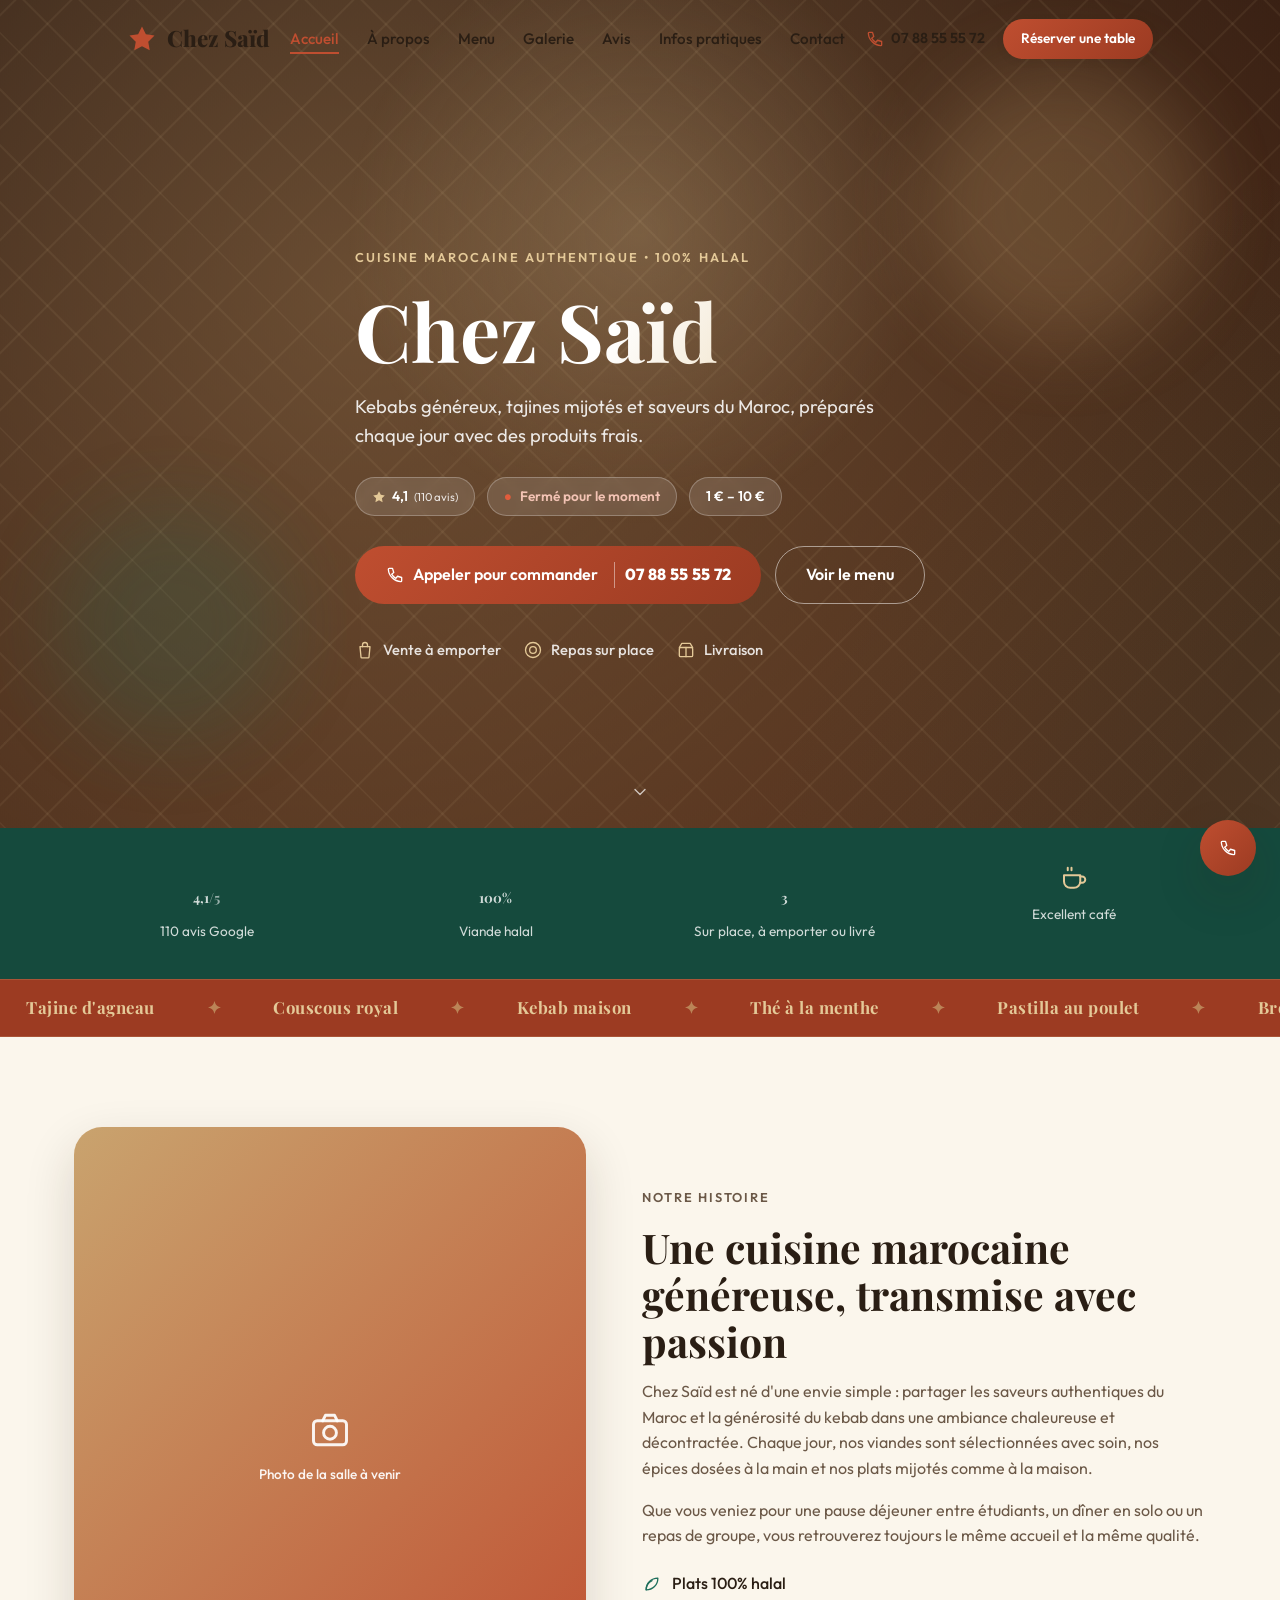
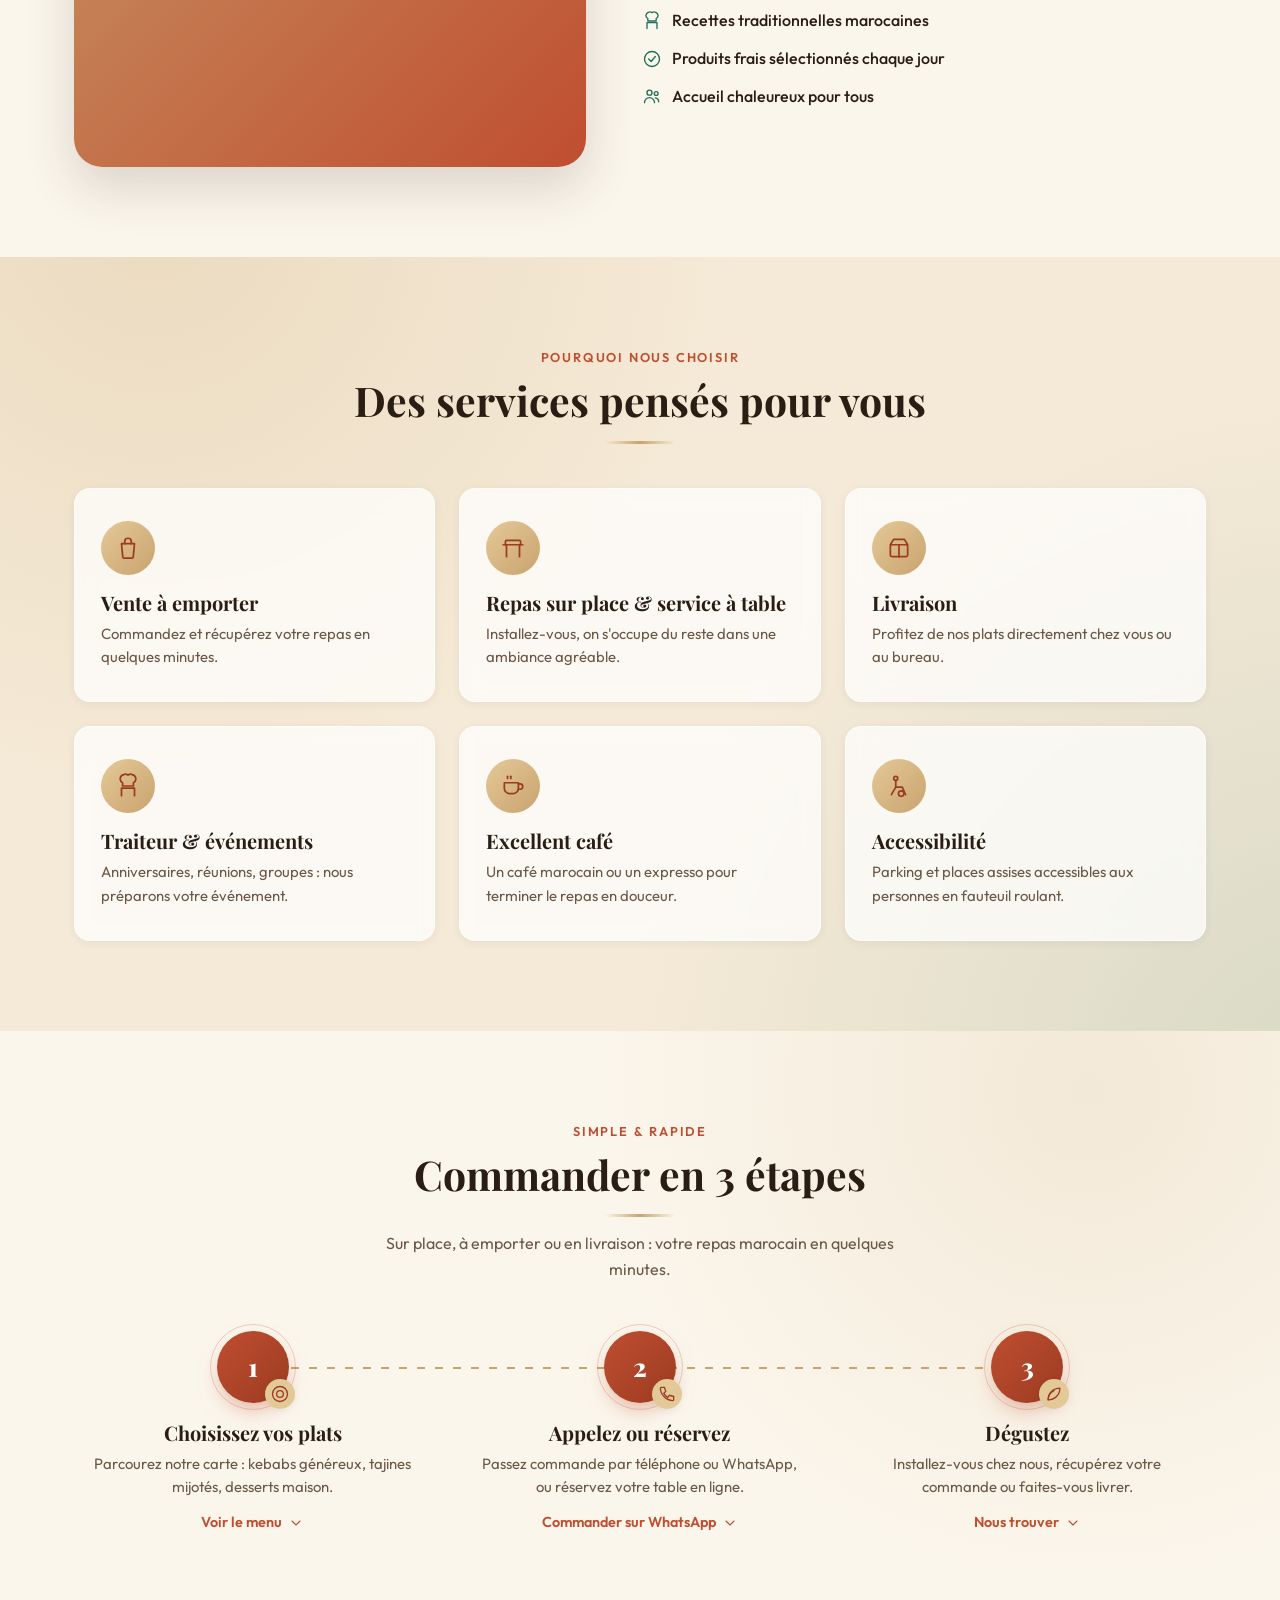
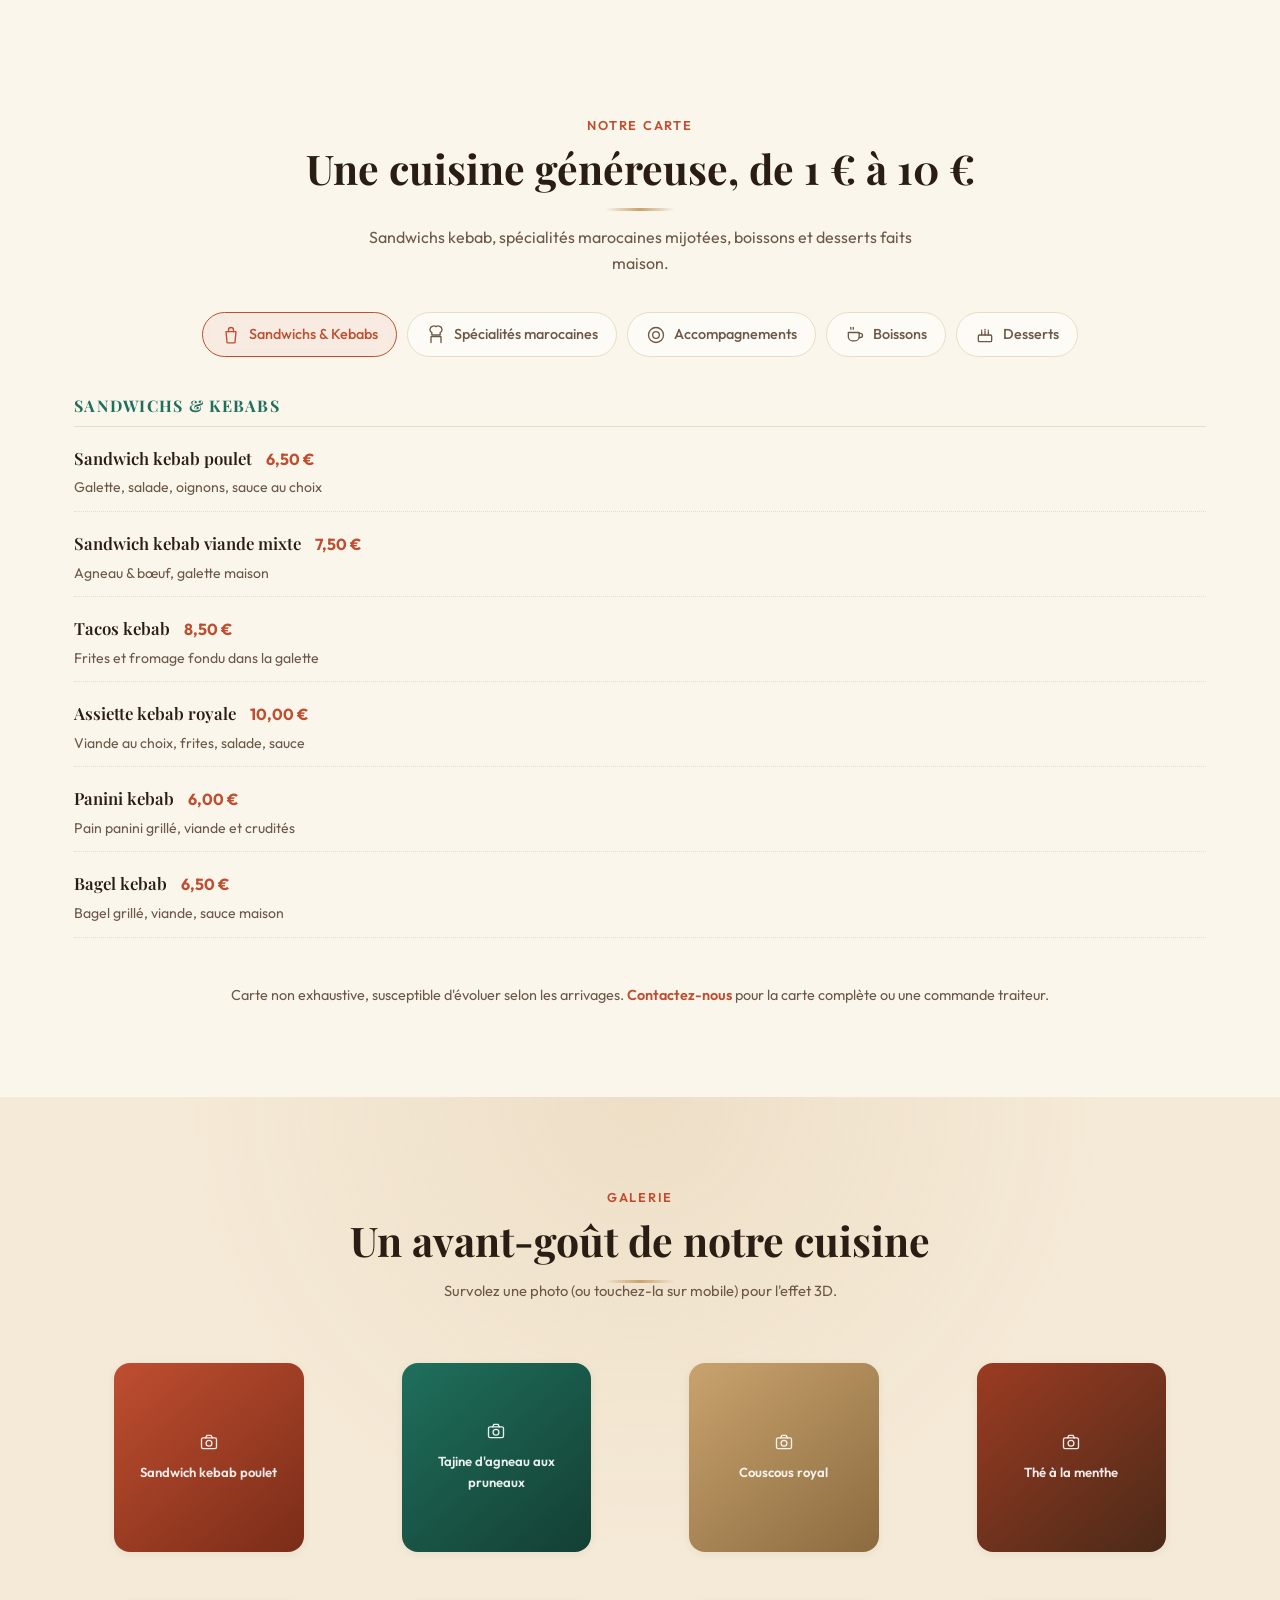
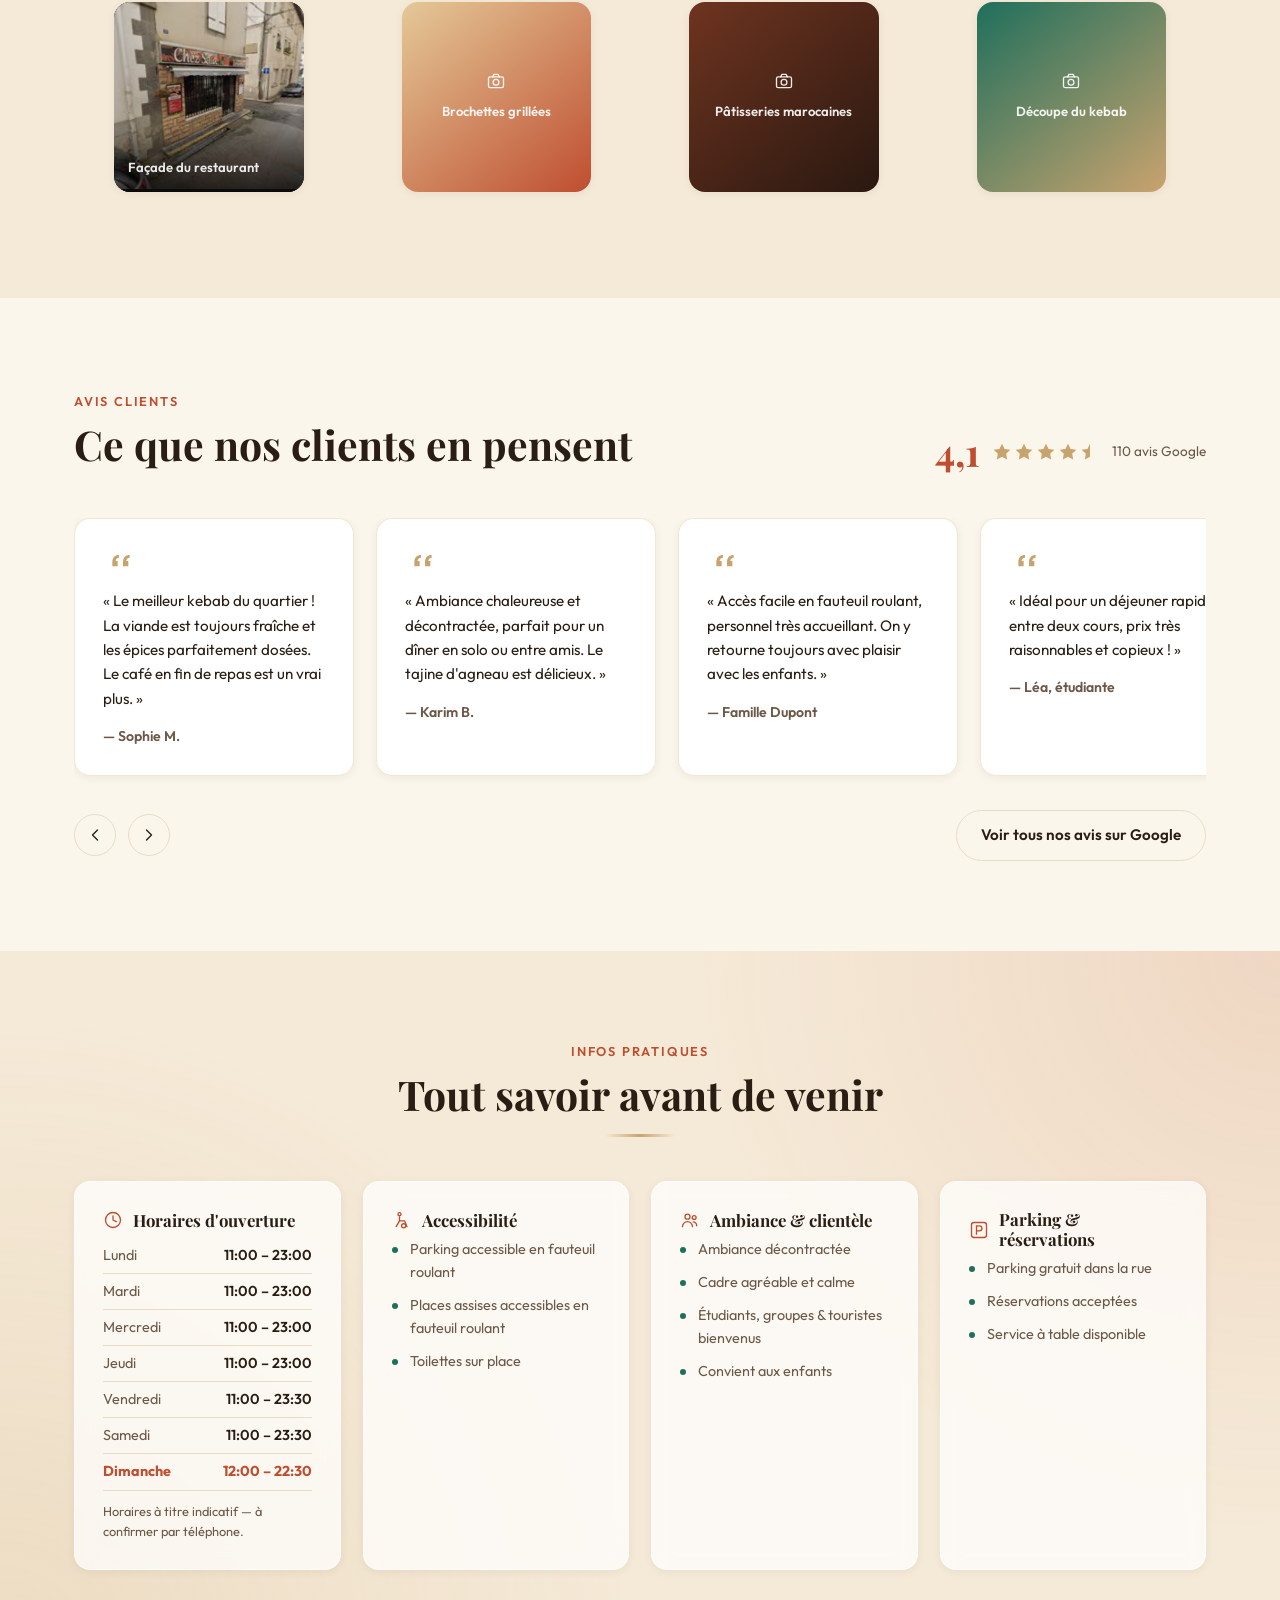
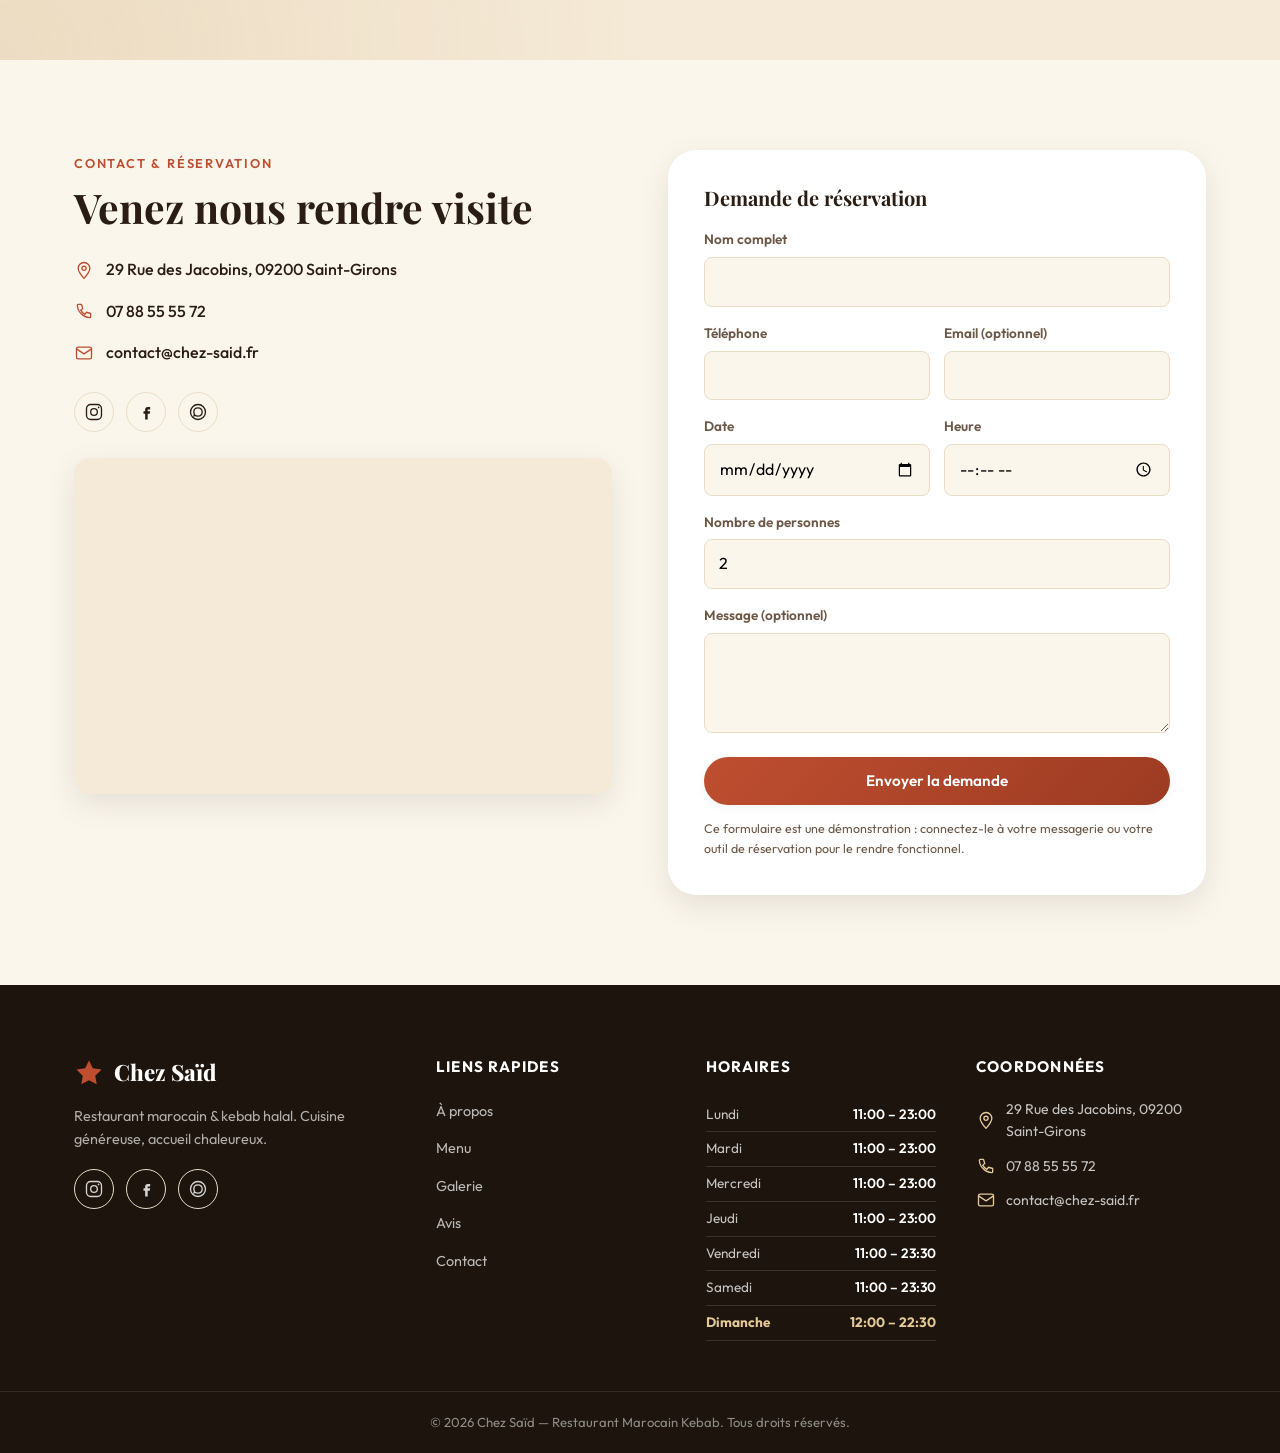
==== commit 5e5e03ff: "Immersive warm-modern redesign with one dominant call-to-order action - Living aurora-animated hero " ====
--- a/index.html
+++ b/index.html
@@ -10,7 +10,7 @@
 <link rel="preconnect" href="https://fonts.googleapis.com">
 <link rel="preconnect" href="https://fonts.gstatic.com" crossorigin>
 <link href="https://fonts.googleapis.com/css2?family=Playfair+Display:wght@600;700;800&family=Outfit:wght@400;500;600;700&display=swap" rel="stylesheet">
-<link rel="stylesheet" href="css/style.css?v=4">
+<link rel="stylesheet" href="css/style.css?v=5">
 <style>
 /* Critical inline styles — keep the preloader correct even if the external CSS is momentarily cached/stale */
 .preloader{position:fixed;inset:0;z-index:9999;display:flex;flex-direction:column;align-items:center;justify-content:center;gap:20px;background:radial-gradient(circle at 50% 35%,#4A2A18,#2A1810 70%);color:#fff;transition:opacity .7s ease,visibility .7s ease}
@@ -150,8 +150,12 @@
       </div>
 
       <div class="hero-actions" data-reveal>
-        <a href="#menu" class="btn btn-primary btn-lg btn-magnetic">Découvrir le menu</a>
-        <a href="#contact" class="btn btn-outline btn-lg btn-magnetic">Commander &amp; réserver</a>
+        <a href="tel:+33788555572" class="btn btn-call btn-lg btn-magnetic">
+          <svg class="icon" aria-hidden="true"><use href="#icon-phone"/></svg>
+          Appeler pour commander
+          <span class="btn-call-num">07 88 55 55 72</span>
+        </a>
+        <a href="#menu" class="btn btn-outline btn-lg btn-magnetic">Voir le menu</a>
       </div>
 
       <ul class="hero-services" data-reveal>
@@ -679,7 +683,7 @@
   <svg class="icon" aria-hidden="true"><use href="#icon-arrow-up"/></svg>
 </button>
 
-<script src="js/main.js?v=4"></script>
+<script src="js/main.js?v=5"></script>
 <script>
 /* Bulletproof preloader removal — independent of the external JS file */
 (function(){function hide(){var p=document.getElementById('preloader');if(p)p.classList.add('is-done');}
--- a/css/style.css
+++ b/css/style.css
@@ -795,3 +795,133 @@
   .preloader-mark, .preloader-bar::after { animation: none; }
   .hero-orb { animation: none; }
 }
+
+/* ============================================================
+   ========  IMMERSIVE / MODERN WARM THEME (v5)  =============
+   ============================================================ */
+
+/* ----- Living aurora hero background ----- */
+.hero-bg {
+  background-size: 165% 165%;
+  animation: auroraShift 22s ease-in-out infinite;
+}
+@keyframes auroraShift {
+  0%, 100% { background-position: 0% 50%; }
+  50% { background-position: 100% 50%; }
+}
+
+/* ----- Glassmorphism header ----- */
+.site-header.scrolled {
+  background: rgba(251, 246, 236, 0.7);
+  backdrop-filter: blur(16px) saturate(150%);
+  -webkit-backdrop-filter: blur(16px) saturate(150%);
+  border-bottom: 1px solid rgba(228, 201, 152, 0.5);
+  box-shadow: 0 8px 30px -12px rgba(42, 30, 20, 0.28);
+}
+
+/* ----- Dominant "Appeler pour commander" call button ----- */
+.btn-call {
+  background: linear-gradient(135deg, var(--color-primary), var(--color-primary-dark));
+  color: #fff;
+  position: relative;
+  overflow: hidden;
+  animation: callGlow 2.8s ease-in-out infinite;
+}
+.btn-call::after {
+  content: ''; position: absolute; top: 0; left: -130%;
+  width: 55%; height: 100%;
+  background: linear-gradient(120deg, transparent, rgba(255,255,255,0.45), transparent);
+  transform: skewX(-20deg); transition: left 0.7s ease;
+}
+.btn-call:hover::after { left: 135%; }
+.btn-call .icon { width: 20px; height: 20px; }
+.btn-call .btn-call-num {
+  font-weight: 800; letter-spacing: 0.02em;
+  margin-left: 8px; padding-left: 10px;
+  border-left: 1px solid rgba(255,255,255,0.45);
+}
+@keyframes callGlow {
+  0%, 100% { box-shadow: 0 10px 34px -8px rgba(191,78,48,0.65); }
+  50% { box-shadow: 0 12px 46px -4px rgba(228,201,152,0.75); }
+}
+
+/* ----- Immersive section backgrounds (warm depth) ----- */
+.services {
+  background:
+    radial-gradient(circle at 12% -5%, rgba(201,163,110,0.22), transparent 42%),
+    radial-gradient(circle at 105% 110%, rgba(31,111,92,0.14), transparent 46%),
+    var(--color-bg-alt);
+}
+.infos {
+  background:
+    radial-gradient(circle at 100% 0%, rgba(191,78,48,0.12), transparent 40%),
+    radial-gradient(circle at 0% 100%, rgba(201,163,110,0.2), transparent 44%),
+    var(--color-bg-alt);
+}
+.gallery {
+  background:
+    radial-gradient(circle at 50% 0%, rgba(201,163,110,0.16), transparent 45%),
+    var(--color-bg-alt);
+}
+.steps {
+  background:
+    radial-gradient(circle at 85% 10%, rgba(201,163,110,0.16), transparent 42%),
+    var(--color-bg);
+}
+
+/* ----- Glass cards with glow on hover ----- */
+.service-card, .infos-card {
+  background: rgba(255, 255, 255, 0.72);
+  backdrop-filter: blur(10px);
+  -webkit-backdrop-filter: blur(10px);
+  border: 1px solid rgba(255, 255, 255, 0.6);
+  transition: transform var(--transition), box-shadow var(--transition), border-color var(--transition);
+}
+.service-card:hover, .infos-card:hover {
+  transform: translateY(-7px);
+  box-shadow: 0 26px 52px -20px rgba(191, 78, 48, 0.4);
+  border-color: rgba(191, 78, 48, 0.35);
+}
+.review-card {
+  border: 1px solid rgba(228, 201, 152, 0.45);
+  transition: transform var(--transition), box-shadow var(--transition);
+}
+.review-card:hover {
+  transform: translateY(-5px);
+  box-shadow: 0 24px 46px -20px rgba(42, 30, 20, 0.3);
+}
+
+/* ----- Glass menu tabs ----- */
+.menu-tab {
+  background: rgba(255, 255, 255, 0.55);
+  backdrop-filter: blur(8px);
+  -webkit-backdrop-filter: blur(8px);
+}
+
+/* ----- Step number with soft glow ring ----- */
+.step-num::before {
+  content: ''; position: absolute; inset: -7px;
+  border-radius: 50%;
+  border: 1px solid rgba(191, 78, 48, 0.25);
+  animation: ringPulse 3s ease-in-out infinite;
+}
+@keyframes ringPulse {
+  0%, 100% { transform: scale(1); opacity: 0.7; }
+  50% { transform: scale(1.12); opacity: 0; }
+}
+
+/* ----- Glass floating call (desktop) ----- */
+.float-call {
+  background: linear-gradient(135deg, var(--color-primary), var(--color-primary-dark));
+}
+
+@media (max-width: 560px) {
+  .btn-call { flex-wrap: wrap; font-size: 0.95rem; }
+  .btn-call .btn-call-num { margin-left: 0; padding-left: 0; border-left: none; width: 100%; text-align: center; }
+}
+
+@media (prefers-reduced-motion: reduce) {
+  .hero-bg { animation: none; }
+  .btn-call { animation: none; }
+  .step-num::before { animation: none; }
+}
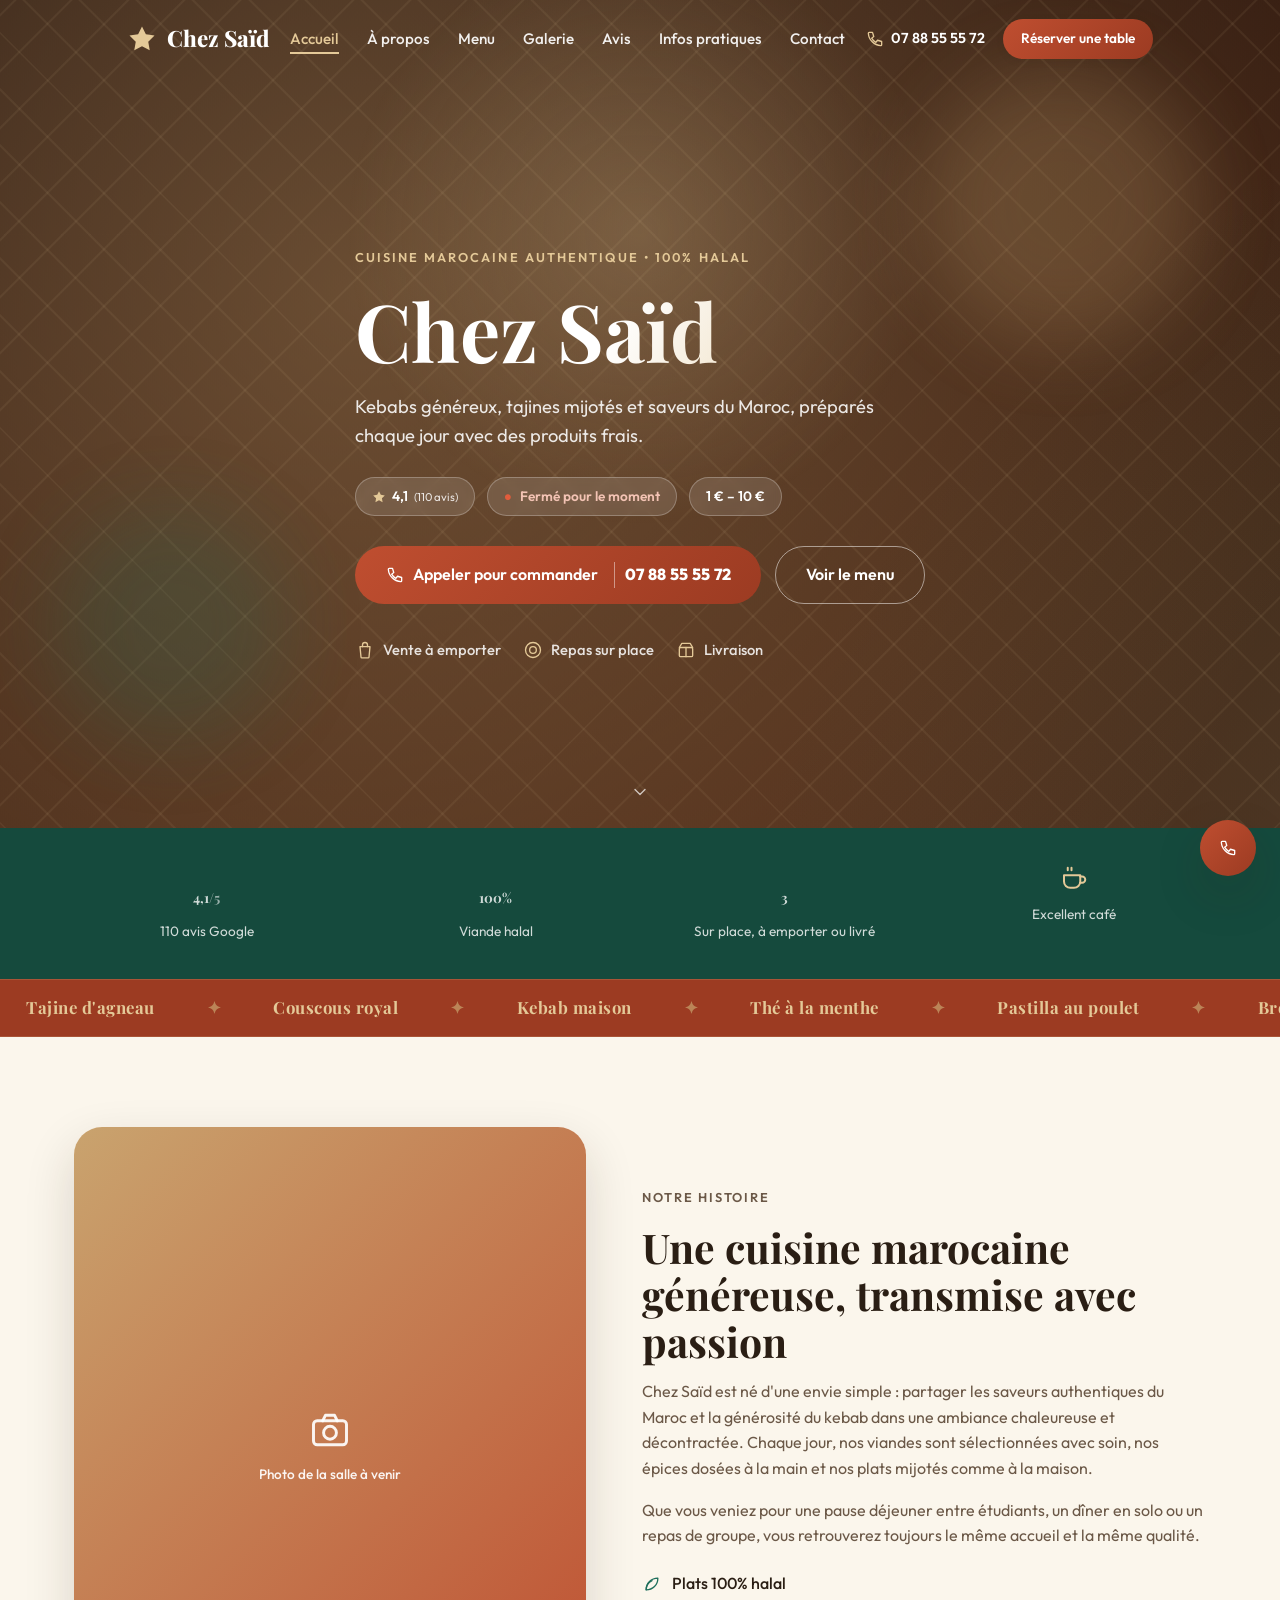
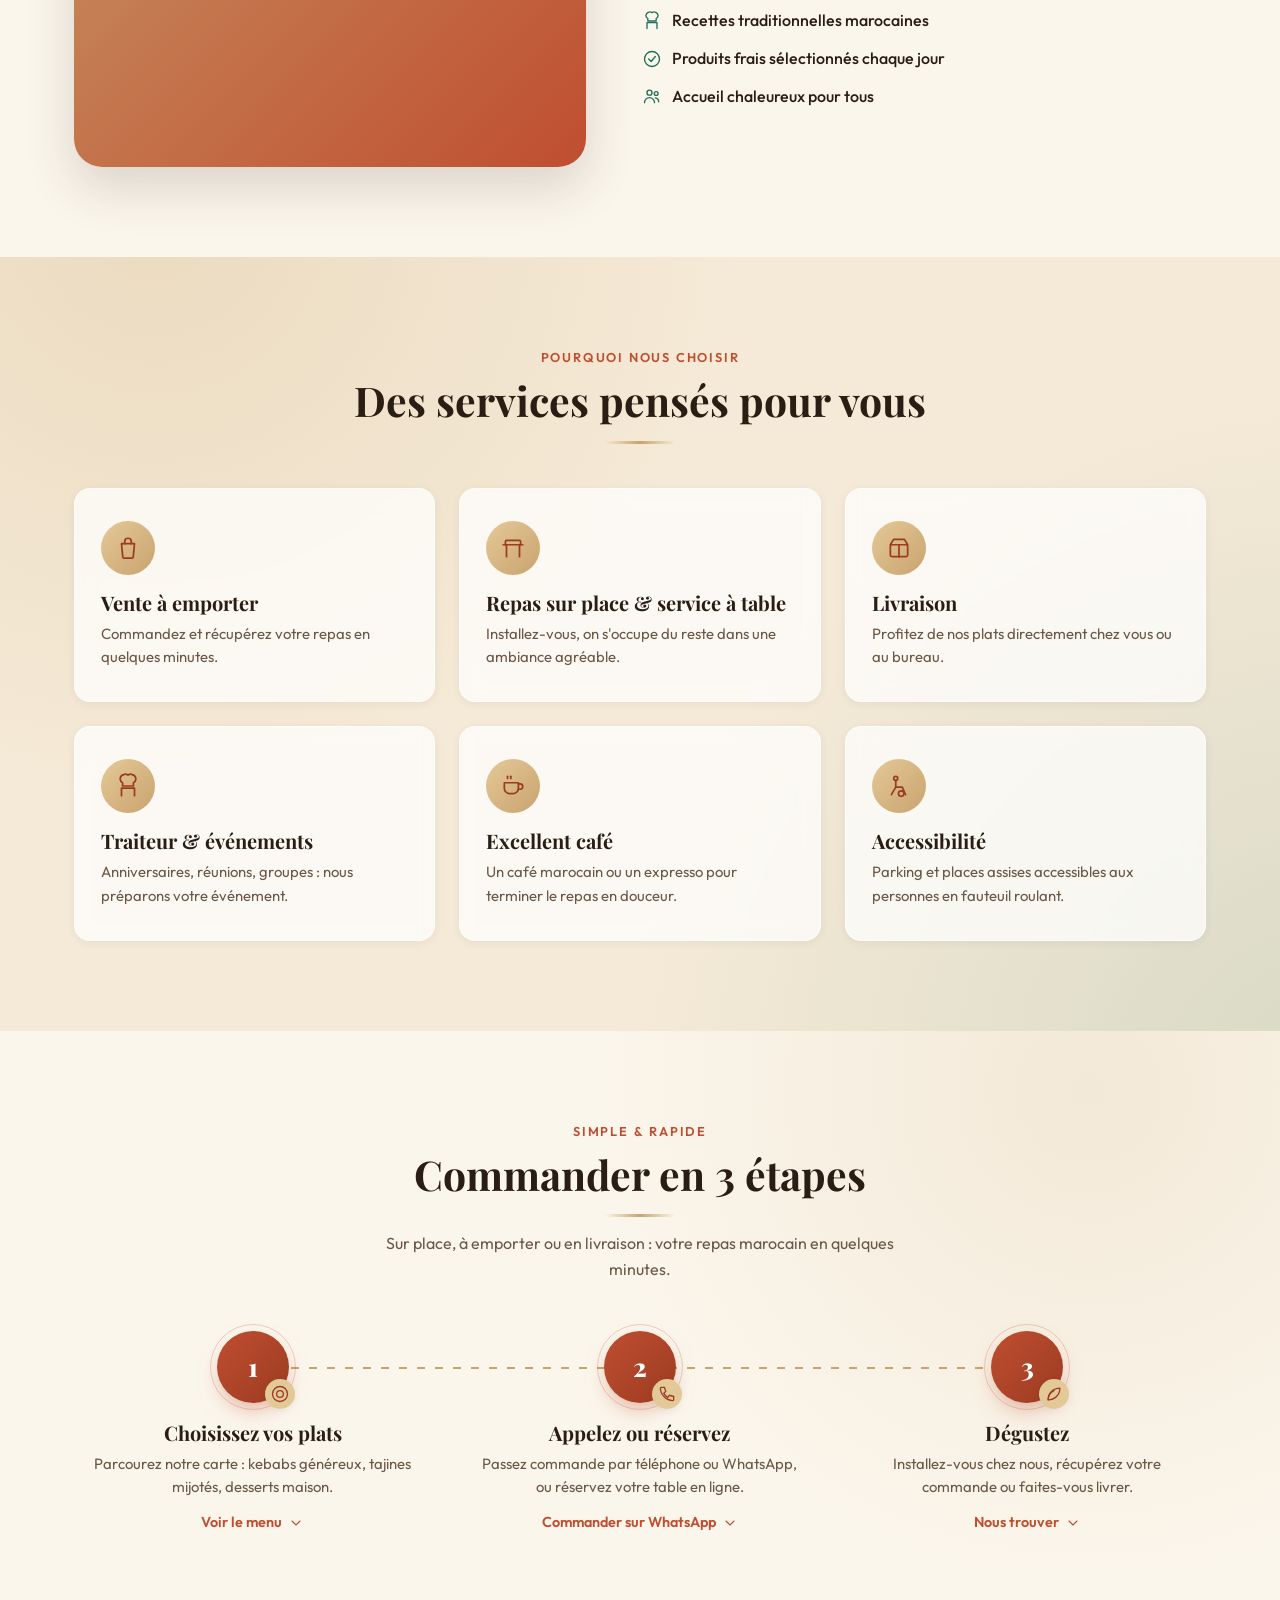
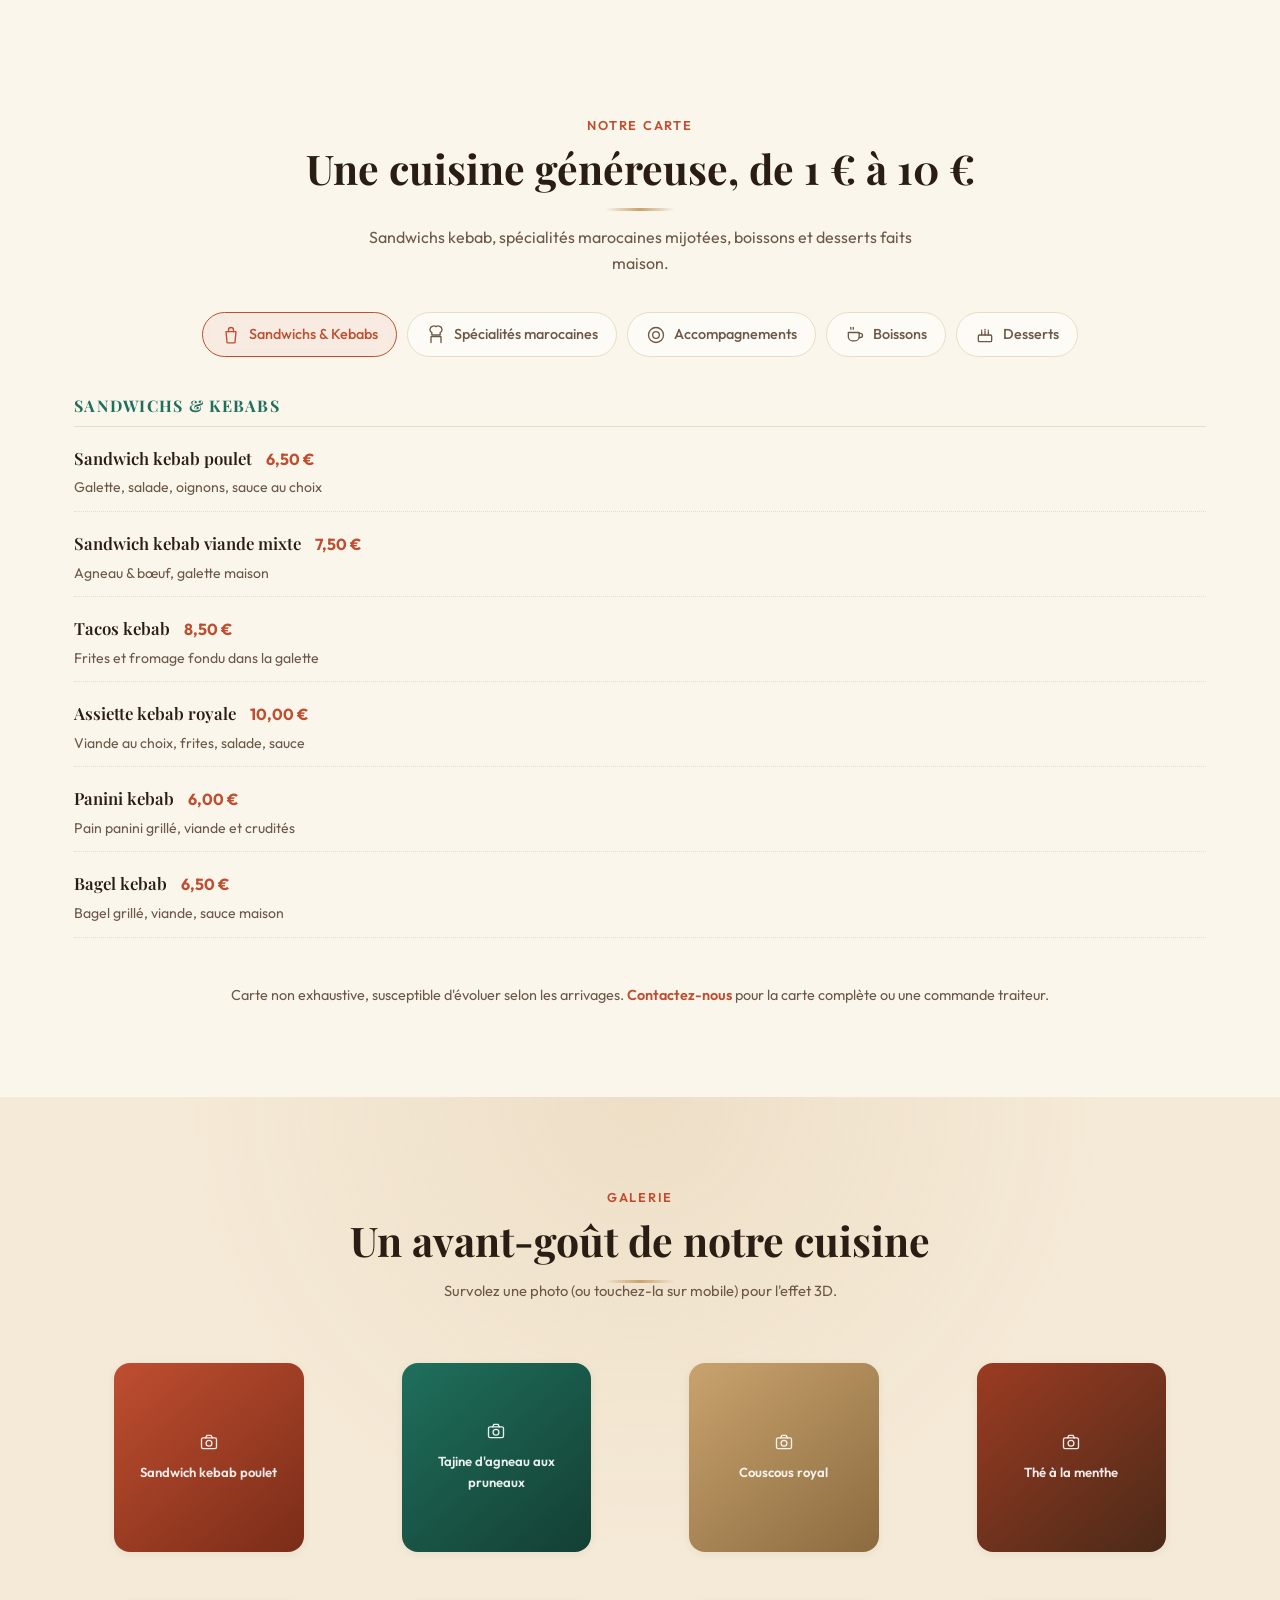
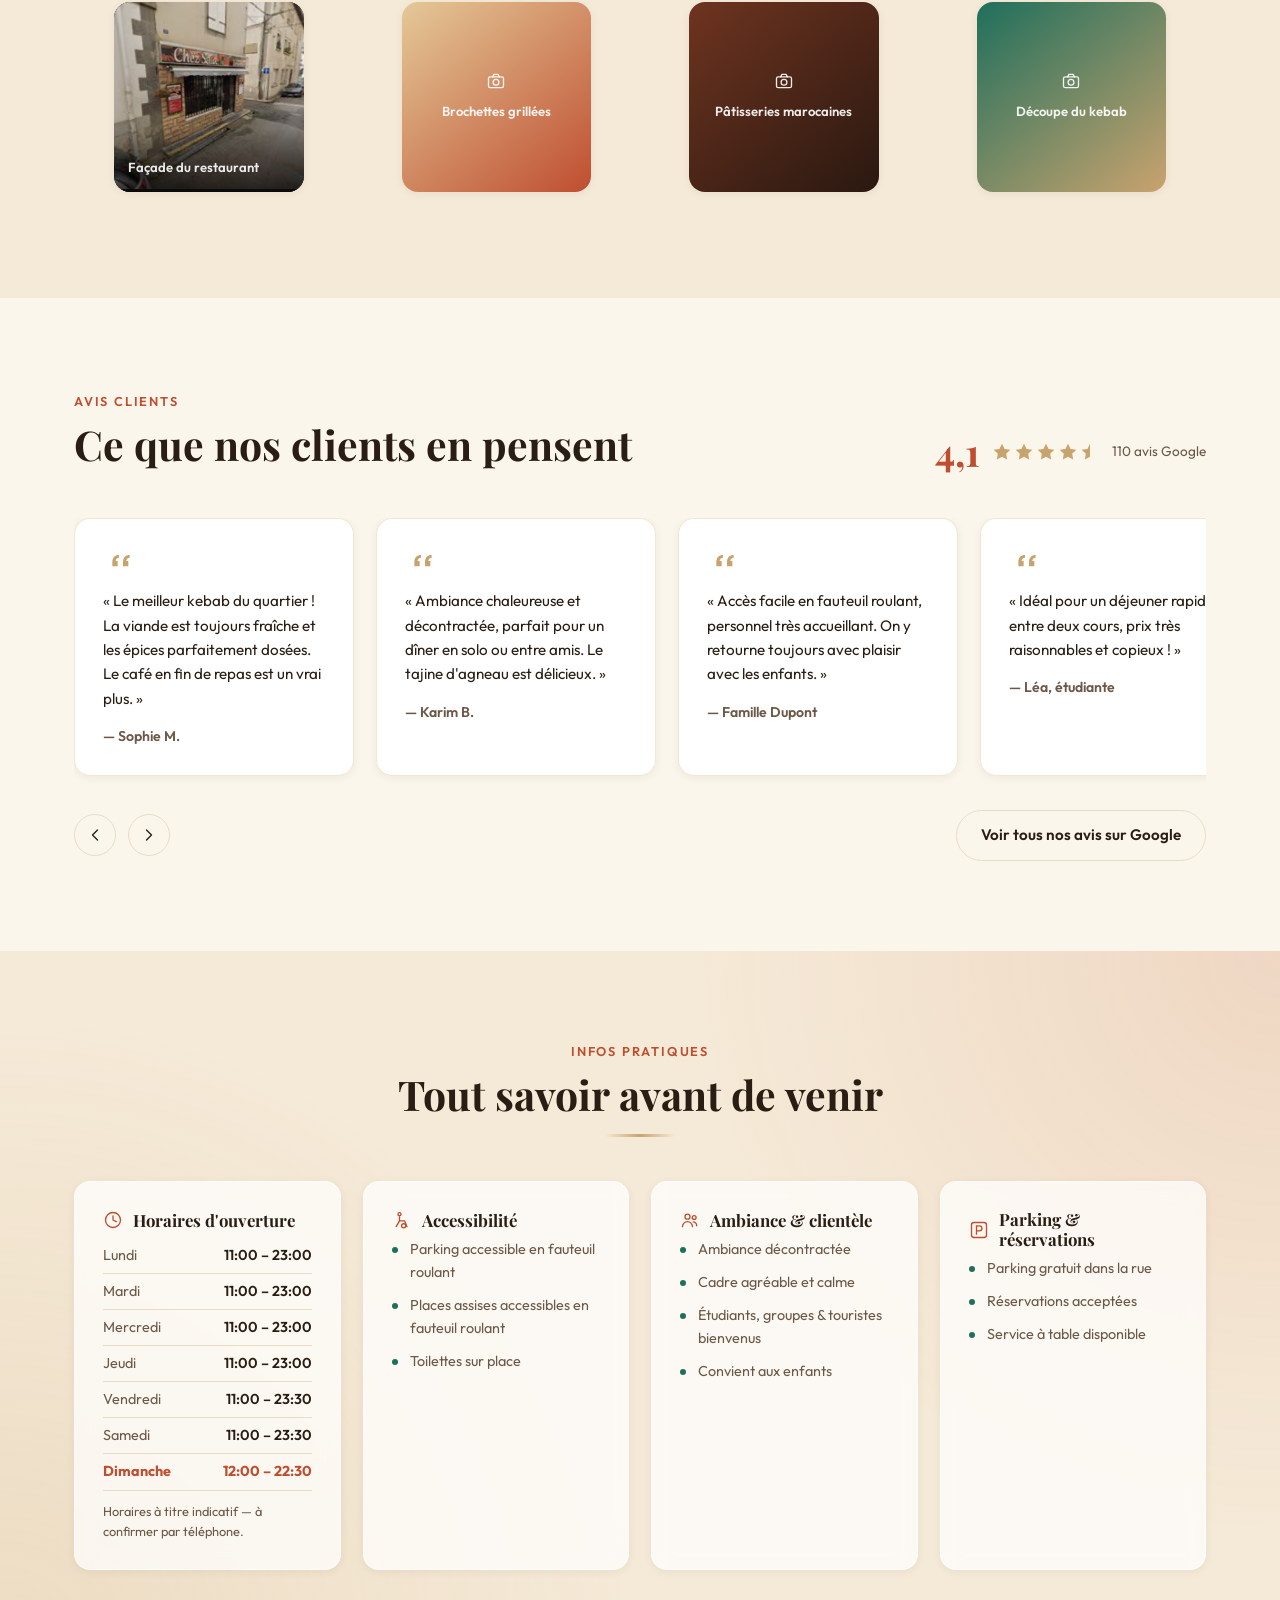
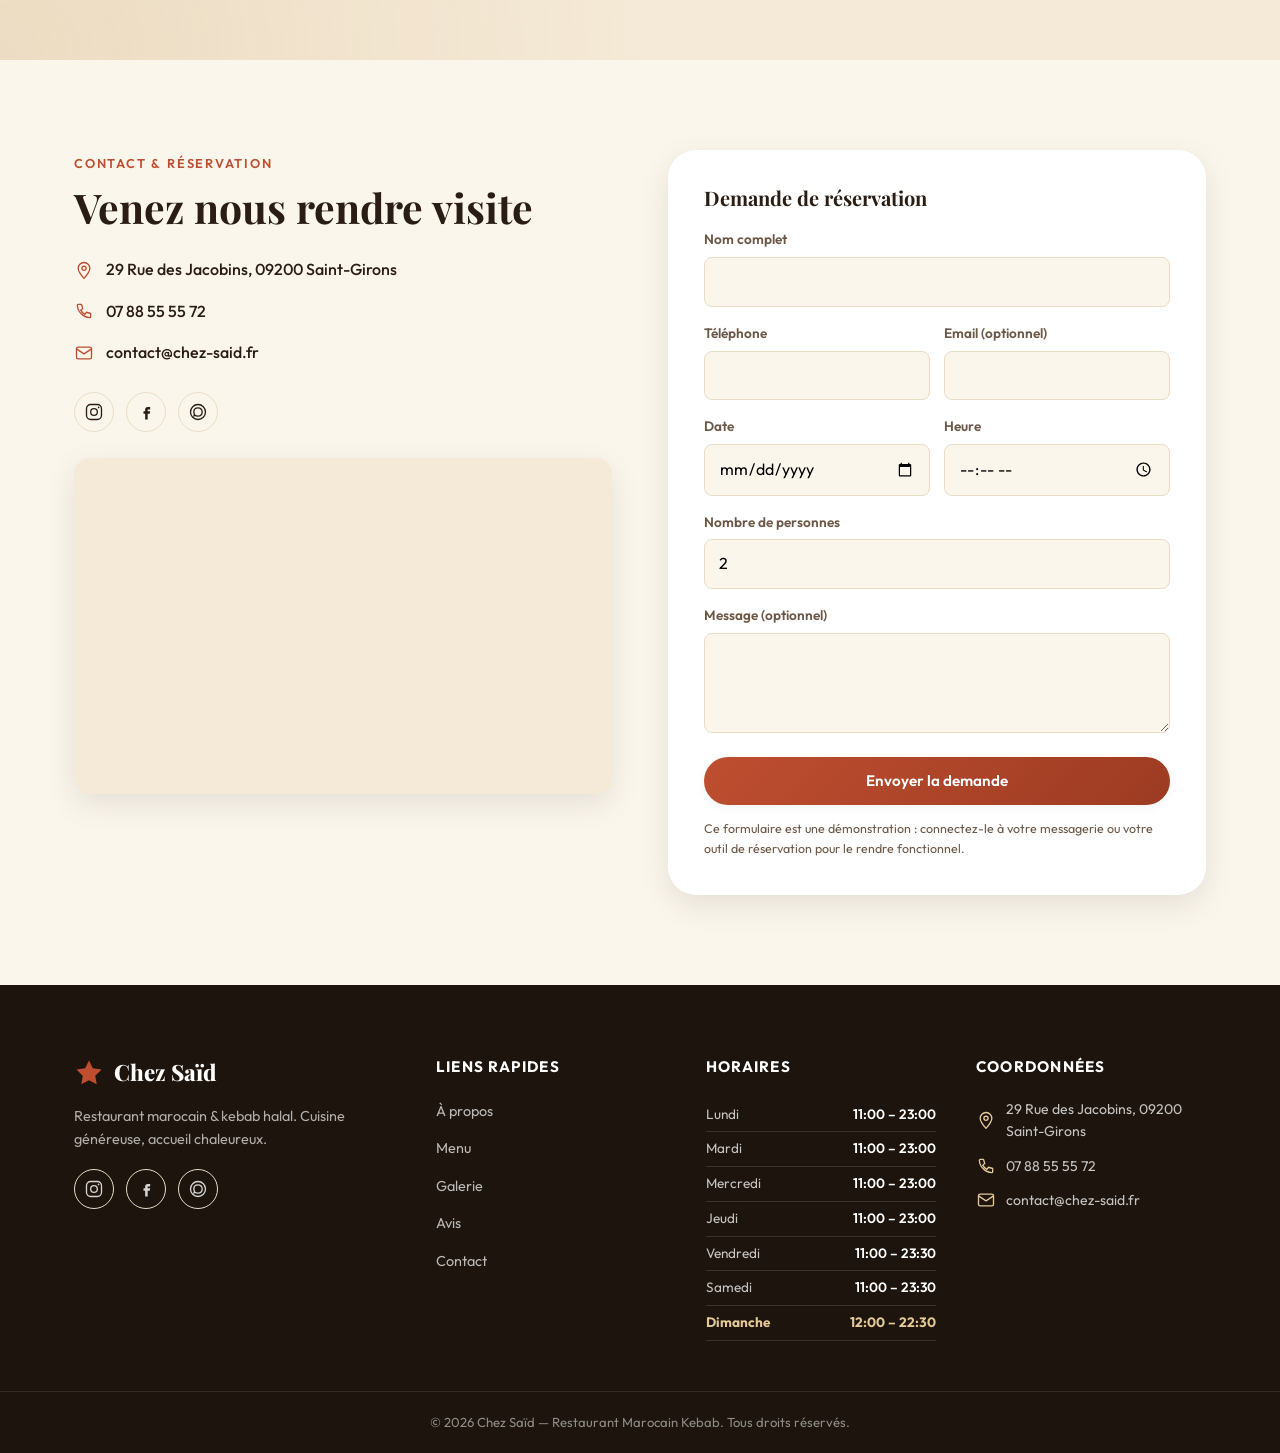
==== commit 9340d252: "Fix mobile menu peeking and improve header legibility - Mobile nav panel collapsed to ~48px so trans" ====
--- a/index.html
+++ b/index.html
@@ -10,7 +10,7 @@
 <link rel="preconnect" href="https://fonts.googleapis.com">
 <link rel="preconnect" href="https://fonts.gstatic.com" crossorigin>
 <link href="https://fonts.googleapis.com/css2?family=Playfair+Display:wght@600;700;800&family=Outfit:wght@400;500;600;700&display=swap" rel="stylesheet">
-<link rel="stylesheet" href="css/style.css?v=5">
+<link rel="stylesheet" href="css/style.css?v=7">
 <style>
 /* Critical inline styles — keep the preloader correct even if the external CSS is momentarily cached/stale */
 .preloader{position:fixed;inset:0;z-index:9999;display:flex;flex-direction:column;align-items:center;justify-content:center;gap:20px;background:radial-gradient(circle at 50% 35%,#4A2A18,#2A1810 70%);color:#fff;transition:opacity .7s ease,visibility .7s ease}
@@ -670,10 +670,10 @@
 </footer>
 
 <nav class="action-bar" aria-label="Actions rapides">
-  <a href="tel:+33788555572"><svg class="icon" aria-hidden="true"><use href="#icon-phone"/></svg>Appeler</a>
+  <a href="tel:+33788555572" class="action-accent"><svg class="icon" aria-hidden="true"><use href="#icon-phone"/></svg>Appeler</a>
   <a href="https://wa.me/33788555572" target="_blank" rel="noopener"><svg class="icon" aria-hidden="true"><use href="#icon-whatsapp"/></svg>WhatsApp</a>
   <a href="https://www.google.com/maps/dir/?api=1&destination=29+Rue+des+Jacobins+09200+Saint-Girons" target="_blank" rel="noopener"><svg class="icon" aria-hidden="true"><use href="#icon-pin"/></svg>Itinéraire</a>
-  <a href="#contact" class="action-accent"><svg class="icon" aria-hidden="true"><use href="#icon-table"/></svg>Réserver</a>
+  <a href="#contact"><svg class="icon" aria-hidden="true"><use href="#icon-table"/></svg>Réserver</a>
 </nav>
 
 <a href="tel:+33788555572" class="float-call" aria-label="Appeler le restaurant">
@@ -683,7 +683,7 @@
   <svg class="icon" aria-hidden="true"><use href="#icon-arrow-up"/></svg>
 </button>
 
-<script src="js/main.js?v=5"></script>
+<script src="js/main.js?v=7"></script>
 <script>
 /* Bulletproof preloader removal — independent of the external JS file */
 (function(){function hide(){var p=document.getElementById('preloader');if(p)p.classList.add('is-done');}
--- a/css/style.css
+++ b/css/style.css
@@ -590,10 +590,12 @@
 }
 
 @media (max-width: 860px) {
-  .main-nav { position: fixed; top: var(--header-h); left: 0; right: 0; bottom: 0;
-    background: var(--color-bg); padding: 24px; transform: translateY(-110%);
-    transition: transform var(--transition); overflow-y: auto; }
-  .main-nav.open { transform: translateY(0); }
+  .main-nav { position: fixed; top: var(--header-h); left: 0; right: 0;
+    height: calc(100dvh - var(--header-h));
+    background: var(--color-bg); padding: 24px;
+    transform: translateY(-120%); visibility: hidden;
+    transition: transform var(--transition), visibility var(--transition); overflow-y: auto; }
+  .main-nav.open { transform: translateY(0); visibility: visible; }
   .main-nav ul { flex-direction: column; gap: 4px; }
   .main-nav a { display: block; padding: 14px 4px; font-size: 1.05rem; border-bottom: 1px solid var(--color-border); }
   .header-actions .phone-link span:last-child { display: none; }
@@ -758,30 +760,33 @@
 .step .step-cta { display: inline-flex; align-items: center; gap: 6px; margin-top: 12px; font-weight: 600; color: var(--color-primary); font-size: 0.9rem; }
 .step .step-cta .icon { width: 16px; height: 16px; }
 
-/* ----- Mobile sticky action bar ----- */
+/* ----- Mobile floating action dock ----- */
 .action-bar { display: none; }
 .action-bar a {
-  display: flex; flex-direction: column; align-items: center; justify-content: center; gap: 3px;
-  padding: 9px 4px; font-size: 0.7rem; font-weight: 600; color: var(--color-text);
-  border-right: 1px solid var(--color-border);
-}
-.action-bar a:last-child { border-right: none; }
-.action-bar a .icon { width: 20px; height: 20px; color: var(--color-primary); }
-.action-bar a.action-accent { background: var(--color-primary); color: #fff; }
+  display: flex; flex-direction: column; align-items: center; justify-content: center; gap: 5px;
+  padding: 11px 4px; font-size: 0.66rem; font-weight: 600; letter-spacing: 0.02em;
+  color: var(--color-text);
+  transition: background var(--transition), color var(--transition);
+}
+.action-bar a .icon { width: 21px; height: 21px; color: var(--color-primary); transition: color var(--transition); }
+.action-bar a:active { background: rgba(191, 78, 48, 0.07); }
+.action-bar a.action-accent { background: linear-gradient(135deg, var(--color-primary), var(--color-primary-dark)); color: #fff; }
 .action-bar a.action-accent .icon { color: #fff; }
 
 @media (max-width: 860px) {
   .action-bar {
     display: grid; grid-template-columns: repeat(4, 1fr);
-    position: fixed; left: 0; right: 0; bottom: 0; z-index: 450;
-    background: rgba(251,246,236,0.97);
-    backdrop-filter: blur(10px);
-    box-shadow: 0 -4px 20px rgba(42,30,20,0.14);
-    border-top: 1px solid var(--color-border);
+    position: fixed; left: 12px; right: 12px; bottom: 12px; z-index: 450;
+    border-radius: 22px; overflow: hidden;
+    background: rgba(255, 255, 255, 0.8);
+    backdrop-filter: blur(20px) saturate(160%);
+    -webkit-backdrop-filter: blur(20px) saturate(160%);
+    box-shadow: 0 14px 38px -10px rgba(42, 30, 20, 0.38);
+    border: 1px solid rgba(255, 255, 255, 0.65);
   }
-  body { padding-bottom: 64px; }
-  .float-call { bottom: 78px; }
-  .back-to-top { bottom: 142px; }
+  body { padding-bottom: 90px; }
+  .float-call { display: none; }
+  .back-to-top { bottom: 100px; }
 }
 
 @media (max-width: 720px) {
@@ -818,6 +823,17 @@
   border-bottom: 1px solid rgba(228, 201, 152, 0.5);
   box-shadow: 0 8px 30px -12px rgba(42, 30, 20, 0.28);
 }
+/* Legible light header while it sits over the dark hero (not yet scrolled) */
+.site-header:not(.scrolled) .logo-text { color: #fff; }
+.site-header:not(.scrolled) .logo-mark { color: var(--color-gold-light); }
+.site-header:not(.scrolled) .phone-link { color: #fff; }
+.site-header:not(.scrolled) .phone-link .icon { color: var(--color-gold-light); }
+.site-header:not(.scrolled) .nav-toggle span { background: #fff; }
+@media (min-width: 861px) {
+  .site-header:not(.scrolled) .main-nav a { color: rgba(255, 255, 255, 0.92); }
+  .site-header:not(.scrolled) .main-nav a.active { color: var(--color-gold-light); }
+  .site-header:not(.scrolled) .main-nav a::after { background: var(--color-gold-light); }
+}
 
 /* ----- Dominant "Appeler pour commander" call button ----- */
 .btn-call {
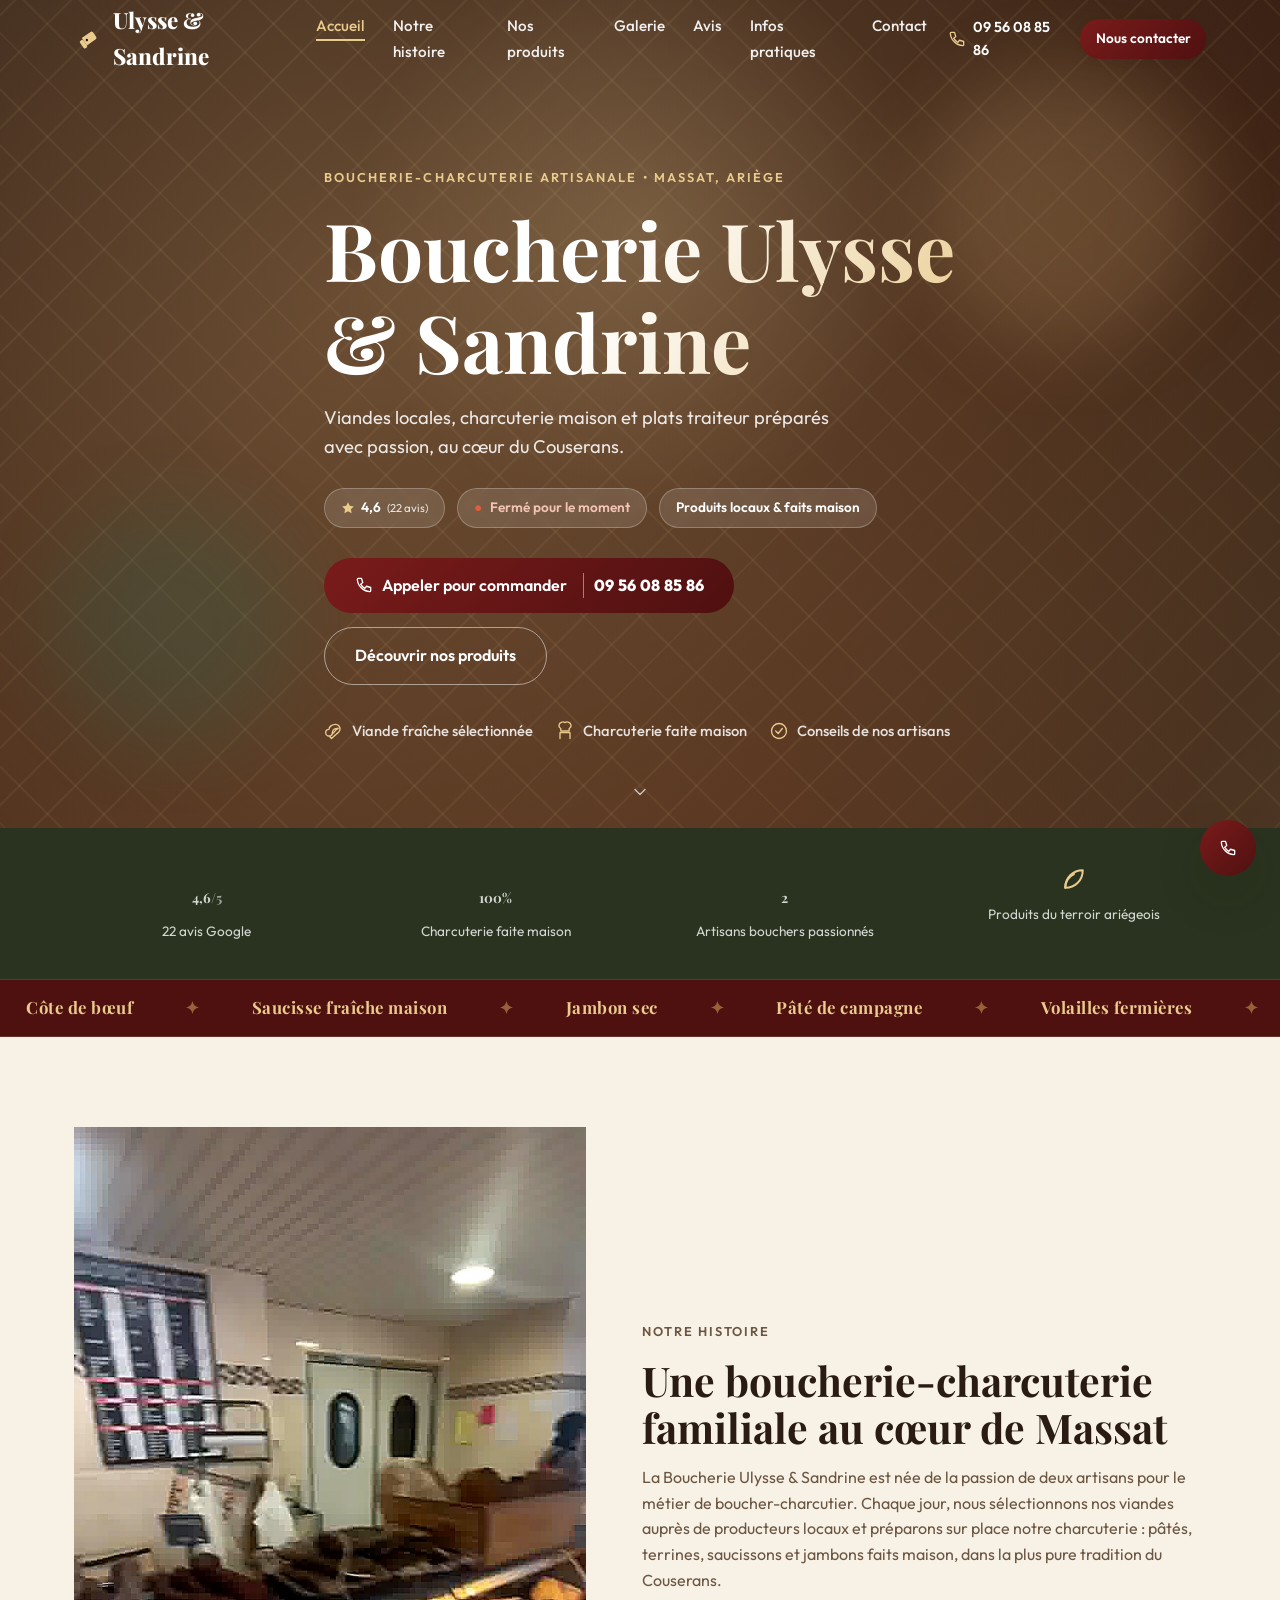
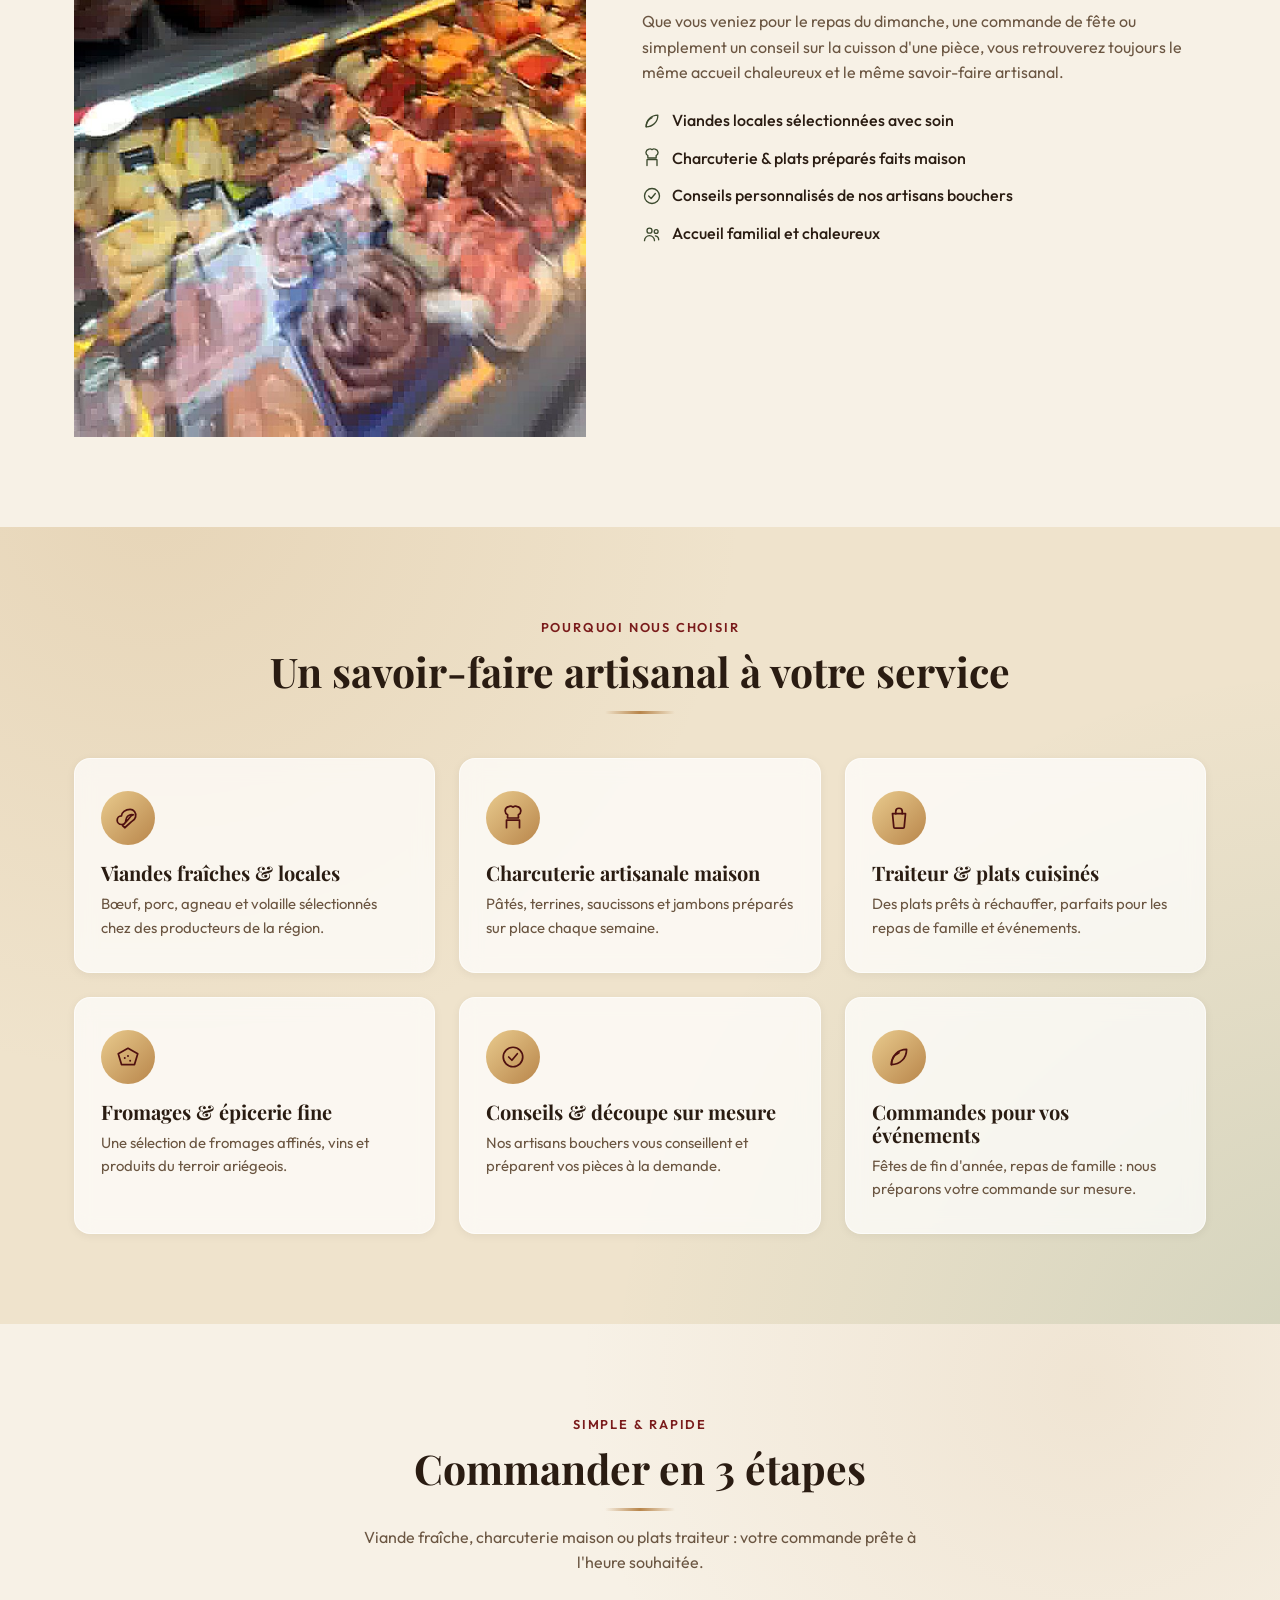
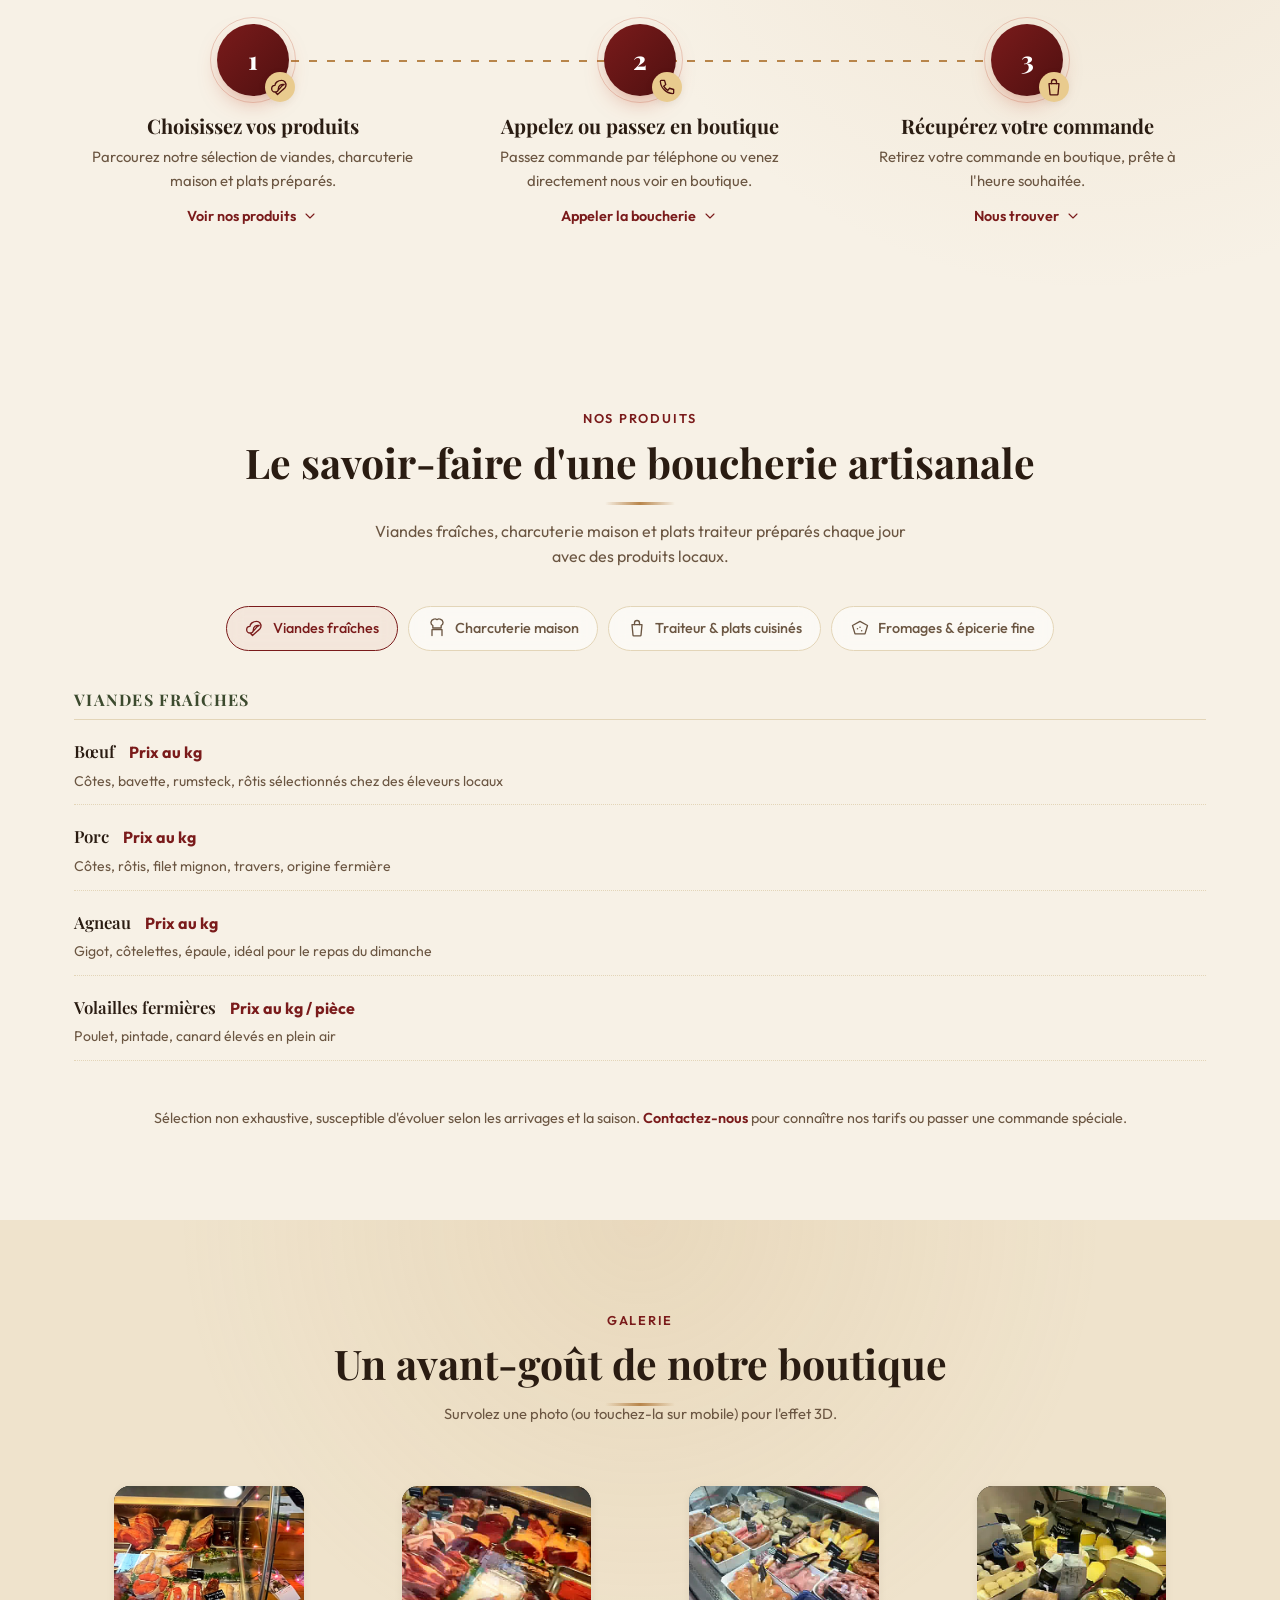
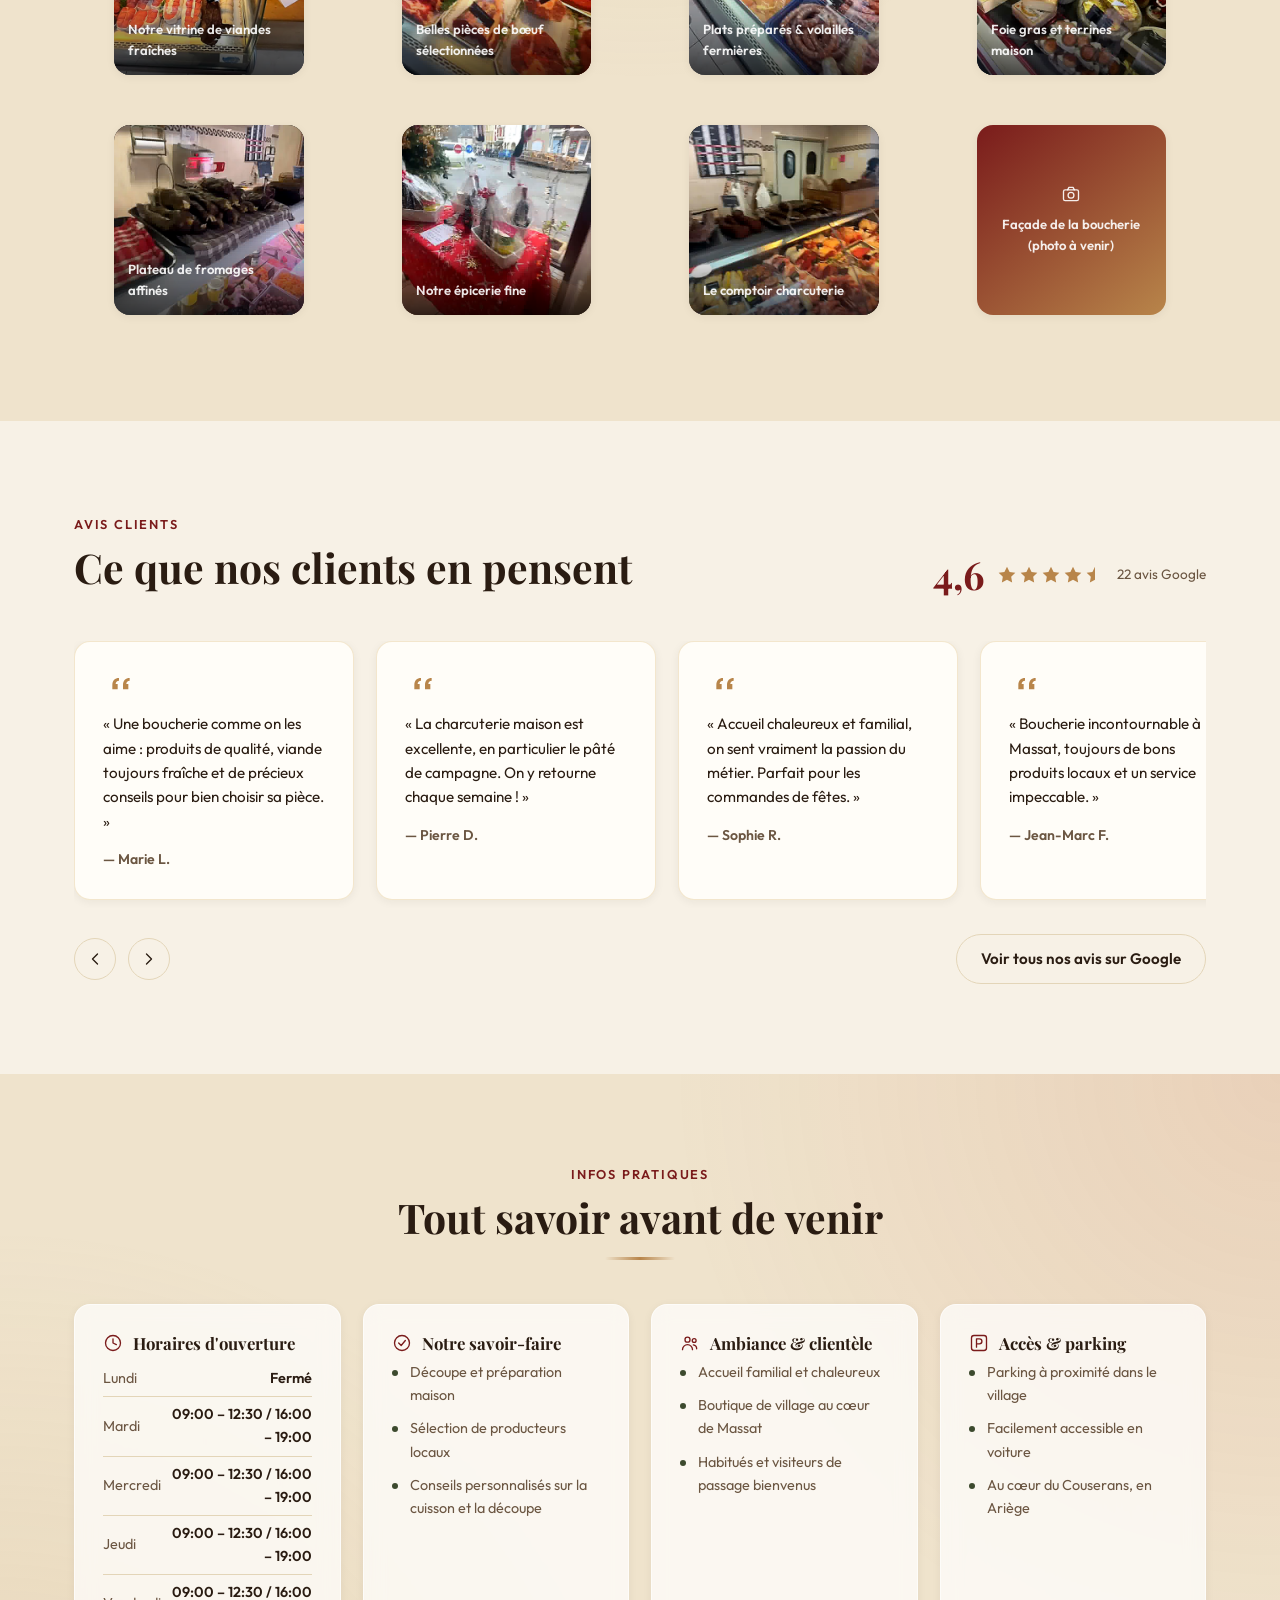
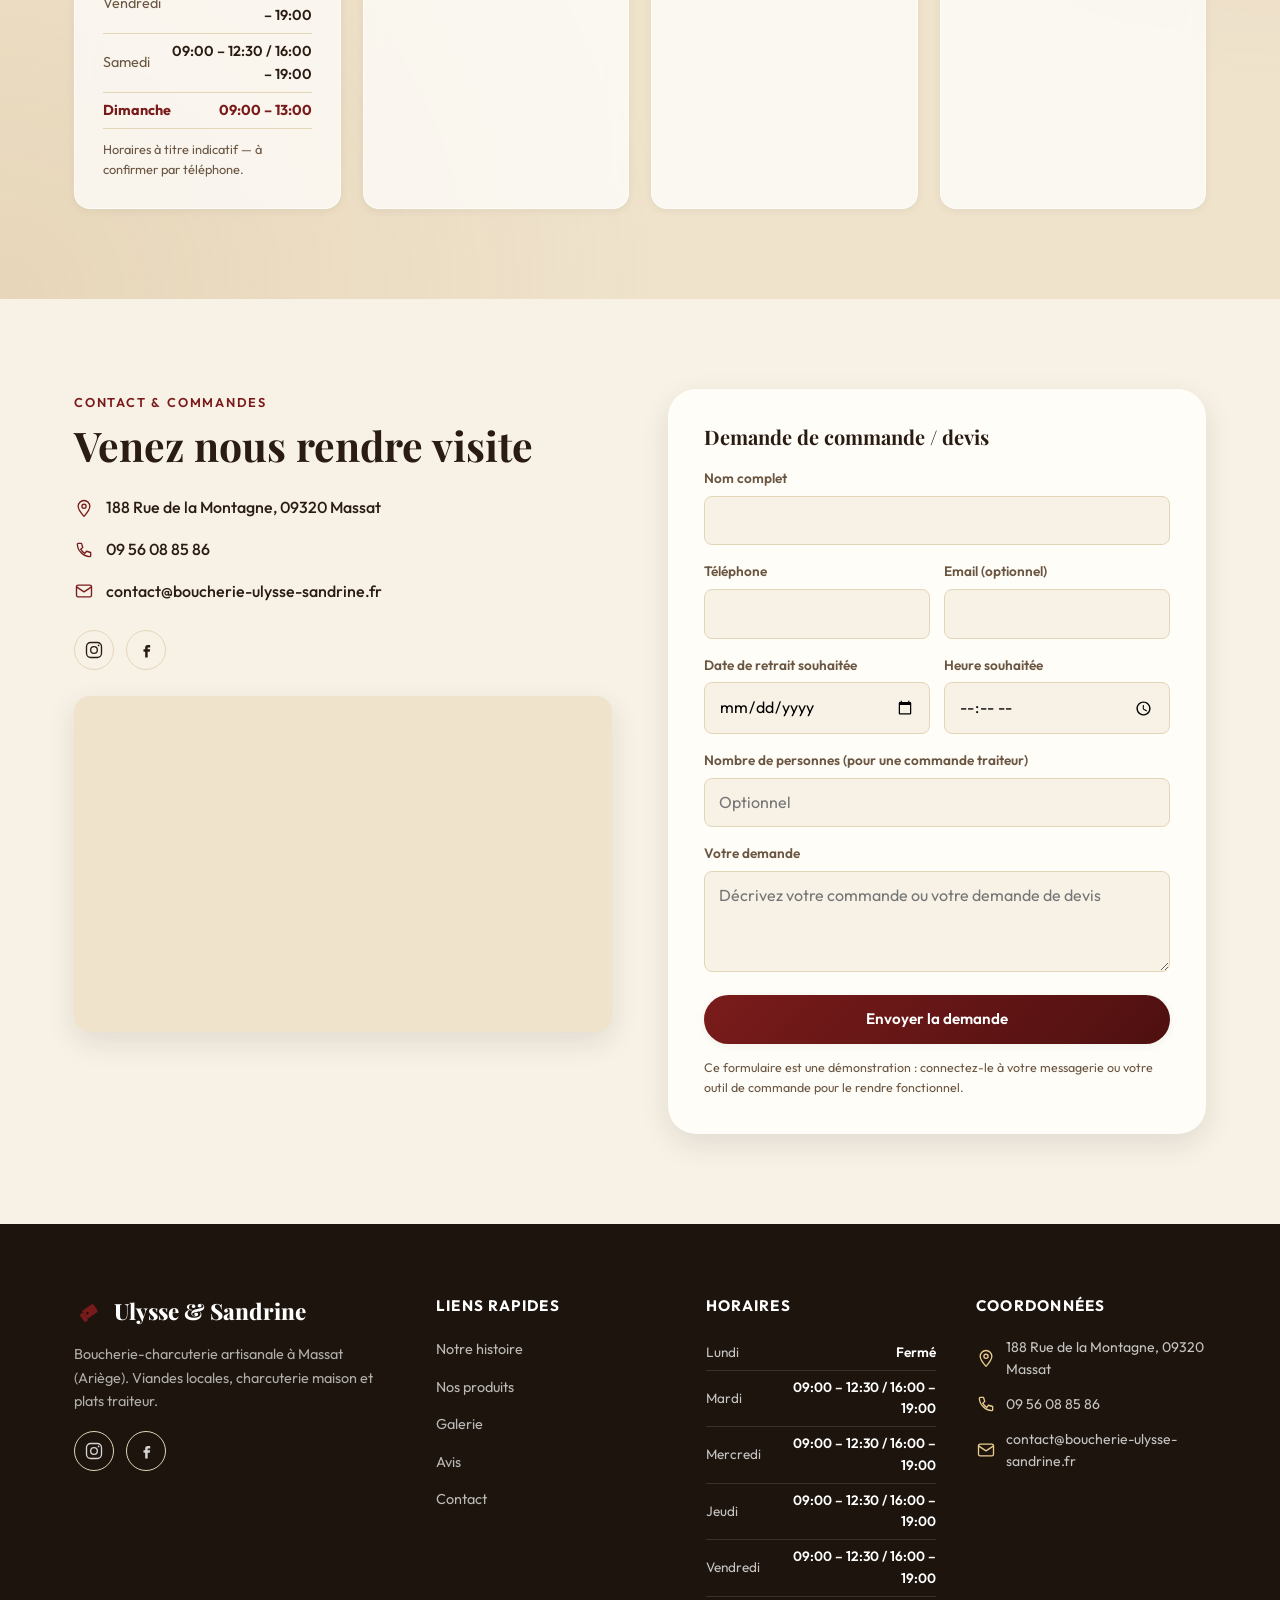
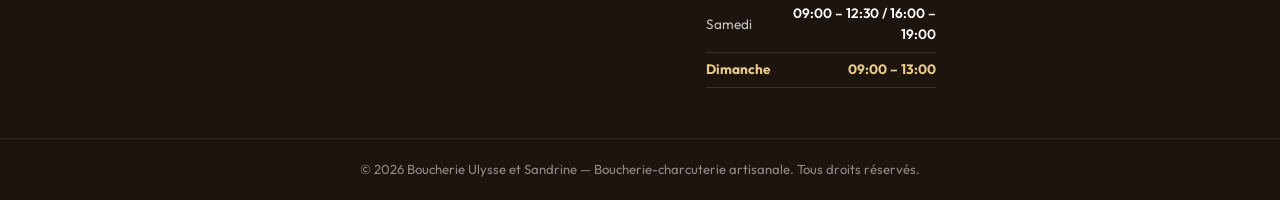
==== commit 78515e8a: "Convert site to Boucherie Ulysse et Sandrine Replace the Chez Saïd restaurant content with the real " ====
--- a/index.html
+++ b/index.html
@@ -3,47 +3,51 @@
 <head>
 <meta charset="UTF-8">
 <meta name="viewport" content="width=device-width, initial-scale=1.0">
-<title>Chez Saïd — Restaurant Marocain &amp; Kebab Halal | Sur place, à emporter, livraison</title>
-<meta name="description" content="Chez Saïd, restaurant marocain et kebab halal. Tajines, couscous, sandwichs kebab et café d'exception. Vente à emporter, repas sur place et livraison. Note 4,1/5 sur 110 avis.">
-<meta name="theme-color" content="#BF4E30">
+<title>Boucherie Ulysse &amp; Sandrine — Boucherie-Charcuterie Artisanale à Massat (Ariège)</title>
+<meta name="description" content="Boucherie Ulysse et Sandrine, boucherie-charcuterie artisanale à Massat, en Ariège. Viandes locales, charcuterie maison, plats traiteur et épicerie fine. Note 4,6/5 sur 22 avis Google.">
+<meta name="theme-color" content="#7A1B1B">
 <link rel="icon" href="assets/favicon.svg" type="image/svg+xml">
 <link rel="preconnect" href="https://fonts.googleapis.com">
 <link rel="preconnect" href="https://fonts.gstatic.com" crossorigin>
 <link href="https://fonts.googleapis.com/css2?family=Playfair+Display:wght@600;700;800&family=Outfit:wght@400;500;600;700&display=swap" rel="stylesheet">
-<link rel="stylesheet" href="css/style.css?v=7">
+<link rel="stylesheet" href="css/style.css?v=8">
 <style>
 /* Critical inline styles — keep the preloader correct even if the external CSS is momentarily cached/stale */
-.preloader{position:fixed;inset:0;z-index:9999;display:flex;flex-direction:column;align-items:center;justify-content:center;gap:20px;background:radial-gradient(circle at 50% 35%,#4A2A18,#2A1810 70%);color:#fff;transition:opacity .7s ease,visibility .7s ease}
+.preloader{position:fixed;inset:0;z-index:9999;display:flex;flex-direction:column;align-items:center;justify-content:center;gap:20px;background:radial-gradient(circle at 50% 35%,#3A1414,#1E0E0E 70%);color:#fff;transition:opacity .7s ease,visibility .7s ease}
 .preloader.is-done{opacity:0;visibility:hidden;pointer-events:none}
-.preloader-mark{width:62px!important;height:62px!important;color:#E4C998}
-.preloader-text{font-family:'Playfair Display',Georgia,serif;font-size:1.7rem;font-weight:800;letter-spacing:.04em}
+.preloader-mark{width:58px!important;height:58px!important;color:#E9CB8E}
+.preloader-text{font-family:'Playfair Display',Georgia,serif;font-size:1.6rem;font-weight:800;letter-spacing:.04em}
 .preloader-bar{width:150px;height:3px;border-radius:3px;background:rgba(255,255,255,.16);overflow:hidden}
 .no-js .preloader{display:none}
 </style>
-<meta property="og:title" content="Chez Saïd — Restaurant Marocain &amp; Kebab Halal">
-<meta property="og:description" content="Cuisine marocaine et kebab halal authentique. Sur place, à emporter ou livré. Note 4,1/5 (110 avis).">
+<meta property="og:title" content="Boucherie Ulysse &amp; Sandrine — Boucherie-Charcuterie Artisanale">
+<meta property="og:description" content="Viandes locales, charcuterie artisanale maison et plats traiteur à Massat, en Ariège. Note 4,6/5 (22 avis).">
 <meta property="og:type" content="website">
 <script type="application/ld+json">
 {
   "@context": "https://schema.org",
-  "@type": "Restaurant",
-  "name": "Chez Saïd - Restaurant Marocain Kebab",
-  "servesCuisine": ["Marocaine", "Kebab", "Halal"],
-  "priceRange": "1€-10€",
-  "acceptsReservations": "True",
-  "telephone": "+33-7-88-55-55-72",
+  "@type": "GroceryStore",
+  "name": "Boucherie Ulysse et Sandrine",
+  "image": "assets/photos/boucherie-comptoir-charcuterie.jpg",
+  "priceRange": "€€",
+  "telephone": "+33-9-56-08-85-86",
   "address": {
     "@type": "PostalAddress",
-    "streetAddress": "29 Rue des Jacobins",
-    "addressLocality": "Saint-Girons",
-    "postalCode": "09200",
+    "streetAddress": "188 Rue de la Montagne",
+    "addressLocality": "Massat",
+    "postalCode": "09320",
     "addressCountry": "FR"
   },
   "aggregateRating": {
     "@type": "AggregateRating",
-    "ratingValue": "4.1",
-    "reviewCount": "110"
-  }
+    "ratingValue": "4.6",
+    "reviewCount": "22"
+  },
+  "openingHoursSpecification": [
+    { "@type": "OpeningHoursSpecification", "dayOfWeek": ["Tuesday","Wednesday","Thursday","Friday","Saturday"], "opens": "09:00", "closes": "12:30" },
+    { "@type": "OpeningHoursSpecification", "dayOfWeek": ["Tuesday","Wednesday","Thursday","Friday","Saturday"], "opens": "16:00", "closes": "19:00" },
+    { "@type": "OpeningHoursSpecification", "dayOfWeek": "Sunday", "opens": "09:00", "closes": "13:00" }
+  ]
 }
 </script>
 <script>document.documentElement.classList.replace('no-js','js');</script>
@@ -52,9 +56,10 @@
 
 <svg style="display:none" aria-hidden="true">
   <defs>
+    <symbol id="icon-cleaver" viewBox="0 0 24 24" fill="currentColor"><g transform="translate(12 12) rotate(-35) translate(-12 -12)"><rect x="4.5" y="9.5" width="3.4" height="7.5" rx="1.1"/><path d="M7.9 8.2h9a1.5 1.5 0 0 1 1.5 1.5v4.6a1.5 1.5 0 0 1-1.5 1.5h-9V8.2z"/><circle cx="10.5" cy="12" r="1" fill="#1E0E0E"/></g></symbol>
+    <symbol id="icon-meat" viewBox="0 0 24 24" fill="none" stroke="currentColor" stroke-width="1.6" stroke-linecap="round" stroke-linejoin="round"><path d="M14 4c3 0 6 3 5 7-.6 2.4-2.7 3.6-4 4.6L9 21l-2-2 5.4-6c1-1.3 2.2-3.4 4.6-4-4-1-7 2-7 5a4 4 0 1 1-4-4c0-3 3.5-6 8-6z"/></symbol>
+    <symbol id="icon-cheese" viewBox="0 0 24 24" fill="none" stroke="currentColor" stroke-width="1.6" stroke-linecap="round" stroke-linejoin="round"><path d="M3 9l9-5 9 5-3 10H6L3 9z"/><circle cx="9" cy="13" r="0.9" fill="currentColor" stroke="none"/><circle cx="14" cy="15.4" r="0.9" fill="currentColor" stroke="none"/><circle cx="12" cy="11" r="0.9" fill="currentColor" stroke="none"/></symbol>
     <symbol id="icon-bag" viewBox="0 0 24 24" fill="none" stroke="currentColor" stroke-width="1.6" stroke-linecap="round" stroke-linejoin="round"><path d="M6 8h12l-1.2 12.5a1 1 0 0 1-1 .9H8.2a1 1 0 0 1-1-.9L6 8z"/><path d="M9 8V6a3 3 0 0 1 6 0v2"/></symbol>
-    <symbol id="icon-plate" viewBox="0 0 24 24" fill="none" stroke="currentColor" stroke-width="1.6" stroke-linecap="round" stroke-linejoin="round"><circle cx="12" cy="12" r="9"/><circle cx="12" cy="12" r="4"/></symbol>
-    <symbol id="icon-delivery" viewBox="0 0 24 24" fill="none" stroke="currentColor" stroke-width="1.6" stroke-linecap="round" stroke-linejoin="round"><rect x="4" y="9" width="16" height="11" rx="1.5"/><path d="M4 9l3-5h10l3 5"/><line x1="12" y1="9" x2="12" y2="20"/></symbol>
     <symbol id="icon-star" viewBox="0 0 24 24" fill="currentColor"><path d="M12 2l3.09 6.26L22 9.27l-5 4.87L18.18 21 12 17.77 5.82 21 7 14.14l-5-4.87 6.91-1.01L12 2z"/></symbol>
     <symbol id="icon-check" viewBox="0 0 24 24" fill="none" stroke="currentColor" stroke-width="1.6" stroke-linecap="round" stroke-linejoin="round"><circle cx="12" cy="12" r="9"/><polyline points="8 12 11 15 16 9"/></symbol>
     <symbol id="icon-pin" viewBox="0 0 24 24" fill="none" stroke="currentColor" stroke-width="1.6" stroke-linecap="round" stroke-linejoin="round"><path d="M12 22s7-7.5 7-12a7 7 0 1 0-14 0c0 4.5 7 12 7 12z"/><circle cx="12" cy="10" r="2.5"/></symbol>
@@ -63,18 +68,14 @@
     <symbol id="icon-mail" viewBox="0 0 24 24" fill="none" stroke="currentColor" stroke-width="1.6" stroke-linecap="round" stroke-linejoin="round"><rect x="3" y="5" width="18" height="14" rx="2"/><polyline points="3 7 12 13 21 7"/></symbol>
     <symbol id="icon-instagram" viewBox="0 0 24 24" fill="none" stroke="currentColor" stroke-width="1.6" stroke-linecap="round" stroke-linejoin="round"><rect x="3" y="3" width="18" height="18" rx="5"/><circle cx="12" cy="12" r="4"/><circle cx="17.5" cy="6.5" r="1" fill="currentColor" stroke="none"/></symbol>
     <symbol id="icon-facebook" viewBox="0 0 24 24" fill="currentColor"><path d="M14 9h3V6h-3a3 3 0 0 0-3 3v2H9v3h2v7h3v-7h2.5l.5-3H14V9z"/></symbol>
-    <symbol id="icon-whatsapp" viewBox="0 0 24 24" fill="none" stroke="currentColor" stroke-width="1.6" stroke-linecap="round" stroke-linejoin="round"><circle cx="12" cy="12" r="9"/><path d="M8 15.5c1 .9 2.4 1.4 4 1.4 3 0 5-2.1 5-4.9s-2-4.9-5-4.9-5 2.1-5 4.9c0 1 .3 1.9.8 2.7L7 17l1-1.5z"/></symbol>
     <symbol id="icon-leaf" viewBox="0 0 24 24" fill="none" stroke="currentColor" stroke-width="1.6" stroke-linecap="round" stroke-linejoin="round"><path d="M5 19c8 0 14-6 14-14-8 0-14 6-14 14z"/><path d="M5 19c0-5 3-9 7-11"/></symbol>
-    <symbol id="icon-coffee" viewBox="0 0 24 24" fill="none" stroke="currentColor" stroke-width="1.6" stroke-linecap="round" stroke-linejoin="round"><path d="M4 9h13v5a5 5 0 0 1-5 5H9a5 5 0 0 1-5-5V9z"/><path d="M17 10h1.5a2.5 2.5 0 0 1 0 5H17"/><line x1="7" y1="3" x2="7" y2="5"/><line x1="10" y1="3" x2="10" y2="5"/></symbol>
     <symbol id="icon-wheelchair" viewBox="0 0 24 24" fill="none" stroke="currentColor" stroke-width="1.6" stroke-linecap="round" stroke-linejoin="round"><circle cx="9" cy="5" r="1.8"/><path d="M9 8v5l-4 7"/><path d="M9 13h6l3 7"/><circle cx="14" cy="19" r="2.5"/></symbol>
     <symbol id="icon-parking" viewBox="0 0 24 24" fill="none" stroke="currentColor" stroke-width="1.6" stroke-linecap="round" stroke-linejoin="round"><rect x="3" y="3" width="18" height="18" rx="3"/><path d="M9 17V7h3.5a3 3 0 1 1 0 6H9"/></symbol>
     <symbol id="icon-chef" viewBox="0 0 24 24" fill="none" stroke="currentColor" stroke-width="1.6" stroke-linecap="round" stroke-linejoin="round"><path d="M7 9a4 4 0 0 1 1-7.5A4 4 0 0 1 12 2a4 4 0 0 1 4-.5A4 4 0 0 1 17 9v3H7V9z"/><path d="M6 21v-7h12v7"/></symbol>
-    <symbol id="icon-cake" viewBox="0 0 24 24" fill="none" stroke="currentColor" stroke-width="1.6" stroke-linecap="round" stroke-linejoin="round"><rect x="4" y="12" width="16" height="8" rx="1.5"/><line x1="8" y1="12" x2="8" y2="8"/><line x1="12" y1="12" x2="12" y2="7"/><line x1="16" y1="12" x2="16" y2="8"/><circle cx="8" cy="6.3" r="0.9" fill="currentColor" stroke="none"/><circle cx="12" cy="5.3" r="0.9" fill="currentColor" stroke="none"/><circle cx="16" cy="6.3" r="0.9" fill="currentColor" stroke="none"/></symbol>
     <symbol id="icon-camera" viewBox="0 0 24 24" fill="none" stroke="currentColor" stroke-width="1.6" stroke-linecap="round" stroke-linejoin="round"><rect x="3" y="7" width="18" height="13" rx="2"/><path d="M8 7l1.5-3h5L16 7"/><circle cx="12" cy="13.5" r="3.5"/></symbol>
     <symbol id="icon-quote" viewBox="0 0 24 24" fill="currentColor"><path d="M7 11c0-3 2-5 5-5v2c-1.5 0-2.5 1-2.5 2.5H11v4H7v-3.5z"/><path d="M15 11c0-3 2-5 5-5v2c-1.5 0-2.5 1-2.5 2.5H19v4h-4v-3.5z"/></symbol>
     <symbol id="icon-chevron" viewBox="0 0 24 24" fill="none" stroke="currentColor" stroke-width="1.6" stroke-linecap="round" stroke-linejoin="round"><polyline points="6 9 12 15 18 9"/></symbol>
     <symbol id="icon-arrow-up" viewBox="0 0 24 24" fill="none" stroke="currentColor" stroke-width="1.8" stroke-linecap="round" stroke-linejoin="round"><line x1="12" y1="19" x2="12" y2="5"/><polyline points="5 12 12 5 19 12"/></symbol>
-    <symbol id="icon-table" viewBox="0 0 24 24" fill="none" stroke="currentColor" stroke-width="1.6" stroke-linecap="round" stroke-linejoin="round"><path d="M3 9h18"/><path d="M5 9V6a1 1 0 0 1 1-1h12a1 1 0 0 1 1 1v3"/><path d="M6 9v11"/><path d="M18 9v11"/></symbol>
     <symbol id="icon-users" viewBox="0 0 24 24" fill="none" stroke="currentColor" stroke-width="1.6" stroke-linecap="round" stroke-linejoin="round"><circle cx="9" cy="8" r="3"/><path d="M3 20c0-3.3 2.7-6 6-6s6 2.7 6 6"/><circle cx="17" cy="9" r="2.3"/><path d="M16 14.2c2.3.4 4 2.3 4 4.8"/></symbol>
   </defs>
 </svg>
@@ -82,8 +83,8 @@
 <a class="skip-link" href="#main">Aller au contenu principal</a>
 
 <div class="preloader" id="preloader" aria-hidden="true">
-  <svg class="preloader-mark"><use href="#icon-star"/></svg>
-  <span class="preloader-text">Chez Saïd</span>
+  <svg class="preloader-mark"><use href="#icon-cleaver"/></svg>
+  <span class="preloader-text">Ulysse &amp; Sandrine</span>
   <span class="preloader-bar"></span>
 </div>
 
@@ -92,15 +93,15 @@
 <header class="site-header" id="header">
   <div class="container header-inner">
     <a href="#accueil" class="logo">
-      <svg class="logo-mark" aria-hidden="true"><use href="#icon-star"/></svg>
-      <span class="logo-text">Chez Saïd</span>
+      <svg class="logo-mark" aria-hidden="true"><use href="#icon-cleaver"/></svg>
+      <span class="logo-text">Ulysse &amp; Sandrine</span>
     </a>
 
     <nav class="main-nav" id="main-nav">
       <ul>
         <li><a href="#accueil">Accueil</a></li>
-        <li><a href="#apropos">À propos</a></li>
-        <li><a href="#menu">Menu</a></li>
+        <li><a href="#apropos">Notre histoire</a></li>
+        <li><a href="#produits">Nos produits</a></li>
         <li><a href="#galerie">Galerie</a></li>
         <li><a href="#avis">Avis</a></li>
         <li><a href="#infos">Infos pratiques</a></li>
@@ -109,11 +110,11 @@
     </nav>
 
     <div class="header-actions">
-      <a href="tel:+33788555572" class="phone-link">
+      <a href="tel:+33956088586" class="phone-link">
         <svg class="icon" aria-hidden="true"><use href="#icon-phone"/></svg>
-        <span>07 88 55 55 72</span>
+        <span>09 56 08 85 86</span>
       </a>
-      <a href="#contact" class="btn btn-primary btn-sm">Réserver une table</a>
+      <a href="#contact" class="btn btn-primary btn-sm">Nous contacter</a>
     </div>
 
     <button class="nav-toggle" id="nav-toggle" aria-label="Ouvrir le menu" aria-expanded="false" aria-controls="main-nav">
@@ -127,41 +128,40 @@
   <!-- ============ HERO ============ -->
   <section class="hero" id="accueil">
     <!-- AI image prompt (EN) for hero background photo:
-         "Professional food photography of a juicy Moroccan kebab sandwich wrapped in flatbread,
-         grilled meat shaved from a rotating spit visible in the blurred background, warm
-         golden-hour lighting, shallow depth of field, appetizing steam rising, shot on a dark
-         slate plate, restaurant ambiance, high-end editorial food photography, 8k, photorealistic" -->
+         "Professional photo of an artisan French butcher shop counter, fresh cuts of beef and
+         charcuterie displayed under warm lighting, wood and brass details, mountain village
+         atmosphere, shallow depth of field, photorealistic, editorial food photography, 8k" -->
     <div class="hero-bg" id="hero-bg" aria-hidden="true"></div>
     <div class="hero-spotlight" id="hero-spotlight" aria-hidden="true"></div>
     <span class="hero-orb hero-orb-1" aria-hidden="true"></span>
     <span class="hero-orb hero-orb-2" aria-hidden="true"></span>
     <div class="container hero-content" id="hero-content">
-      <p class="eyebrow" data-reveal>Cuisine marocaine authentique • 100% Halal</p>
-      <h1 data-reveal>Chez Saïd</h1>
-      <p class="hero-subtitle" data-reveal>Kebabs généreux, tajines mijotés et saveurs du Maroc, préparés chaque jour avec des produits frais.</p>
+      <p class="eyebrow" data-reveal>Boucherie-charcuterie artisanale • Massat, Ariège</p>
+      <h1 data-reveal>Boucherie Ulysse &amp; Sandrine</h1>
+      <p class="hero-subtitle" data-reveal>Viandes locales, charcuterie maison et plats traiteur préparés avec passion, au cœur du Couserans.</p>
 
       <div class="hero-badges" data-reveal>
         <span class="badge badge-rating">
           <svg class="icon icon-sm" aria-hidden="true"><use href="#icon-star"/></svg>
-          4,1 <small>(110 avis)</small>
+          4,6 <small>(22 avis)</small>
         </span>
         <span class="badge badge-open" id="open-status-badge">Ouvert maintenant</span>
-        <span class="badge">1 € – 10 €</span>
+        <span class="badge">Produits locaux &amp; faits maison</span>
       </div>
 
       <div class="hero-actions" data-reveal>
-        <a href="tel:+33788555572" class="btn btn-call btn-lg btn-magnetic">
+        <a href="tel:+33956088586" class="btn btn-call btn-lg btn-magnetic">
           <svg class="icon" aria-hidden="true"><use href="#icon-phone"/></svg>
           Appeler pour commander
-          <span class="btn-call-num">07 88 55 55 72</span>
+          <span class="btn-call-num">09 56 08 85 86</span>
         </a>
-        <a href="#menu" class="btn btn-outline btn-lg btn-magnetic">Voir le menu</a>
+        <a href="#produits" class="btn btn-outline btn-lg btn-magnetic">Découvrir nos produits</a>
       </div>
 
       <ul class="hero-services" data-reveal>
-        <li><svg class="icon" aria-hidden="true"><use href="#icon-bag"/></svg> Vente à emporter</li>
-        <li><svg class="icon" aria-hidden="true"><use href="#icon-plate"/></svg> Repas sur place</li>
-        <li><svg class="icon" aria-hidden="true"><use href="#icon-delivery"/></svg> Livraison</li>
+        <li><svg class="icon" aria-hidden="true"><use href="#icon-meat"/></svg> Viande fraîche sélectionnée</li>
+        <li><svg class="icon" aria-hidden="true"><use href="#icon-chef"/></svg> Charcuterie faite maison</li>
+        <li><svg class="icon" aria-hidden="true"><use href="#icon-check"/></svg> Conseils de nos artisans</li>
       </ul>
     </div>
     <a href="#apropos" class="scroll-cue" aria-label="Découvrir la suite">
@@ -173,20 +173,20 @@
   <section class="stats-bar">
     <div class="container stats-grid">
       <div class="stat">
-        <strong><span class="count" data-count="4.1" data-decimals="1">4,1</span><span class="stat-sub">/5</span></strong>
-        <span>110 avis Google</span>
+        <strong><span class="count" data-count="4.6" data-decimals="1">4,6</span><span class="stat-sub">/5</span></strong>
+        <span>22 avis Google</span>
       </div>
       <div class="stat">
         <strong><span class="count" data-count="100" data-suffix="%">100%</span></strong>
-        <span>Viande halal</span>
+        <span>Charcuterie faite maison</span>
       </div>
       <div class="stat">
-        <strong><span class="count" data-count="3">3</span></strong>
-        <span>Sur place, à emporter ou livré</span>
+        <strong><span class="count" data-count="2">2</span></strong>
+        <span>Artisans bouchers passionnés</span>
       </div>
       <div class="stat">
-        <svg class="icon icon-lg" aria-hidden="true"><use href="#icon-coffee"/></svg>
-        <span>Excellent café</span>
+        <svg class="icon icon-lg" aria-hidden="true"><use href="#icon-leaf"/></svg>
+        <span>Produits du terroir ariégeois</span>
       </div>
     </div>
   </section>
@@ -194,48 +194,41 @@
   <!-- ============ MARQUEE ============ -->
   <div class="marquee" aria-hidden="true">
     <div class="marquee-track">
-      <span>Tajine d'agneau</span><span class="marquee-dot">✦</span>
-      <span>Couscous royal</span><span class="marquee-dot">✦</span>
-      <span>Kebab maison</span><span class="marquee-dot">✦</span>
-      <span>Thé à la menthe</span><span class="marquee-dot">✦</span>
-      <span>Pastilla au poulet</span><span class="marquee-dot">✦</span>
-      <span>Brochettes marinées</span><span class="marquee-dot">✦</span>
-      <span>Café marocain</span><span class="marquee-dot">✦</span>
-      <span>Cornes de gazelle</span><span class="marquee-dot">✦</span>
-      <span>Tajine d'agneau</span><span class="marquee-dot">✦</span>
-      <span>Couscous royal</span><span class="marquee-dot">✦</span>
-      <span>Kebab maison</span><span class="marquee-dot">✦</span>
-      <span>Thé à la menthe</span><span class="marquee-dot">✦</span>
-      <span>Pastilla au poulet</span><span class="marquee-dot">✦</span>
-      <span>Brochettes marinées</span><span class="marquee-dot">✦</span>
-      <span>Café marocain</span><span class="marquee-dot">✦</span>
-      <span>Cornes de gazelle</span><span class="marquee-dot">✦</span>
+      <span>Côte de bœuf</span><span class="marquee-dot">✦</span>
+      <span>Saucisse fraîche maison</span><span class="marquee-dot">✦</span>
+      <span>Jambon sec</span><span class="marquee-dot">✦</span>
+      <span>Pâté de campagne</span><span class="marquee-dot">✦</span>
+      <span>Volailles fermières</span><span class="marquee-dot">✦</span>
+      <span>Plats cuisinés maison</span><span class="marquee-dot">✦</span>
+      <span>Fromages affinés</span><span class="marquee-dot">✦</span>
+      <span>Foie gras artisanal</span><span class="marquee-dot">✦</span>
+      <span>Côte de bœuf</span><span class="marquee-dot">✦</span>
+      <span>Saucisse fraîche maison</span><span class="marquee-dot">✦</span>
+      <span>Jambon sec</span><span class="marquee-dot">✦</span>
+      <span>Pâté de campagne</span><span class="marquee-dot">✦</span>
+      <span>Volailles fermières</span><span class="marquee-dot">✦</span>
+      <span>Plats cuisinés maison</span><span class="marquee-dot">✦</span>
+      <span>Fromages affinés</span><span class="marquee-dot">✦</span>
+      <span>Foie gras artisanal</span><span class="marquee-dot">✦</span>
     </div>
   </div>
 
   <!-- ============ ABOUT ============ -->
   <section class="about" id="apropos">
     <div class="container about-grid">
-      <!-- AI image prompt (EN): "Warm interior photo of a cozy Moroccan restaurant dining room,
-           traditional zellige tile patterns, brass lanterns, terracotta and gold color palette,
-           soft ambient lighting, a few happy customers blurred in background, photorealistic,
-           professional restaurant photography" -->
       <div class="about-media" data-reveal>
-        <div class="placeholder-photo">
-          <svg class="icon icon-xl" aria-hidden="true"><use href="#icon-camera"/></svg>
-          <span>Photo de la salle à venir</span>
-        </div>
+        <img src="assets/photos/boucherie-comptoir-charcuterie.jpg" alt="Comptoir de la boucherie Ulysse et Sandrine à Massat, avec sa vitrine de charcuterie et viandes" loading="lazy" class="about-photo">
       </div>
       <div class="about-text" data-reveal>
         <p class="section-eyebrow">Notre histoire</p>
-        <h2>Une cuisine marocaine généreuse, transmise avec passion</h2>
-        <p>Chez Saïd est né d'une envie simple&nbsp;: partager les saveurs authentiques du Maroc et la générosité du kebab dans une ambiance chaleureuse et décontractée. Chaque jour, nos viandes sont sélectionnées avec soin, nos épices dosées à la main et nos plats mijotés comme à la maison.</p>
-        <p>Que vous veniez pour une pause déjeuner entre étudiants, un dîner en solo ou un repas de groupe, vous retrouverez toujours le même accueil et la même qualité.</p>
+        <h2>Une boucherie-charcuterie familiale au cœur de Massat</h2>
+        <p>La Boucherie Ulysse &amp; Sandrine est née de la passion de deux artisans pour le métier de boucher-charcutier. Chaque jour, nous sélectionnons nos viandes auprès de producteurs locaux et préparons sur place notre charcuterie&nbsp;: pâtés, terrines, saucissons et jambons faits maison, dans la plus pure tradition du Couserans.</p>
+        <p>Que vous veniez pour le repas du dimanche, une commande de fête ou simplement un conseil sur la cuisson d'une pièce, vous retrouverez toujours le même accueil chaleureux et le même savoir-faire artisanal.</p>
         <ul class="about-values">
-          <li><svg class="icon" aria-hidden="true"><use href="#icon-leaf"/></svg> Plats 100% halal</li>
-          <li><svg class="icon" aria-hidden="true"><use href="#icon-chef"/></svg> Recettes traditionnelles marocaines</li>
-          <li><svg class="icon" aria-hidden="true"><use href="#icon-check"/></svg> Produits frais sélectionnés chaque jour</li>
-          <li><svg class="icon" aria-hidden="true"><use href="#icon-users"/></svg> Accueil chaleureux pour tous</li>
+          <li><svg class="icon" aria-hidden="true"><use href="#icon-leaf"/></svg> Viandes locales sélectionnées avec soin</li>
+          <li><svg class="icon" aria-hidden="true"><use href="#icon-chef"/></svg> Charcuterie &amp; plats préparés faits maison</li>
+          <li><svg class="icon" aria-hidden="true"><use href="#icon-check"/></svg> Conseils personnalisés de nos artisans bouchers</li>
+          <li><svg class="icon" aria-hidden="true"><use href="#icon-users"/></svg> Accueil familial et chaleureux</li>
         </ul>
       </div>
     </div>
@@ -245,38 +238,38 @@
   <section class="services" id="services">
     <div class="container">
       <p class="section-eyebrow center" data-reveal>Pourquoi nous choisir</p>
-      <h2 class="center" data-reveal>Des services pensés pour vous</h2>
+      <h2 class="center" data-reveal>Un savoir-faire artisanal à votre service</h2>
 
       <div class="services-grid" data-reveal>
         <div class="service-card">
-          <span class="service-icon"><svg class="icon" aria-hidden="true"><use href="#icon-bag"/></svg></span>
-          <h3>Vente à emporter</h3>
-          <p>Commandez et récupérez votre repas en quelques minutes.</p>
-        </div>
-        <div class="service-card">
-          <span class="service-icon"><svg class="icon" aria-hidden="true"><use href="#icon-table"/></svg></span>
-          <h3>Repas sur place &amp; service à table</h3>
-          <p>Installez-vous, on s'occupe du reste dans une ambiance agréable.</p>
-        </div>
-        <div class="service-card">
-          <span class="service-icon"><svg class="icon" aria-hidden="true"><use href="#icon-delivery"/></svg></span>
-          <h3>Livraison</h3>
-          <p>Profitez de nos plats directement chez vous ou au bureau.</p>
+          <span class="service-icon"><svg class="icon" aria-hidden="true"><use href="#icon-meat"/></svg></span>
+          <h3>Viandes fraîches &amp; locales</h3>
+          <p>Bœuf, porc, agneau et volaille sélectionnés chez des producteurs de la région.</p>
         </div>
         <div class="service-card">
           <span class="service-icon"><svg class="icon" aria-hidden="true"><use href="#icon-chef"/></svg></span>
-          <h3>Traiteur &amp; événements</h3>
-          <p>Anniversaires, réunions, groupes&nbsp;: nous préparons votre événement.</p>
+          <h3>Charcuterie artisanale maison</h3>
+          <p>Pâtés, terrines, saucissons et jambons préparés sur place chaque semaine.</p>
         </div>
         <div class="service-card">
-          <span class="service-icon"><svg class="icon" aria-hidden="true"><use href="#icon-coffee"/></svg></span>
-          <h3>Excellent café</h3>
-          <p>Un café marocain ou un expresso pour terminer le repas en douceur.</p>
+          <span class="service-icon"><svg class="icon" aria-hidden="true"><use href="#icon-bag"/></svg></span>
+          <h3>Traiteur &amp; plats cuisinés</h3>
+          <p>Des plats prêts à réchauffer, parfaits pour les repas de famille et événements.</p>
         </div>
         <div class="service-card">
-          <span class="service-icon"><svg class="icon" aria-hidden="true"><use href="#icon-wheelchair"/></svg></span>
-          <h3>Accessibilité</h3>
-          <p>Parking et places assises accessibles aux personnes en fauteuil roulant.</p>
+          <span class="service-icon"><svg class="icon" aria-hidden="true"><use href="#icon-cheese"/></svg></span>
+          <h3>Fromages &amp; épicerie fine</h3>
+          <p>Une sélection de fromages affinés, vins et produits du terroir ariégeois.</p>
+        </div>
+        <div class="service-card">
+          <span class="service-icon"><svg class="icon" aria-hidden="true"><use href="#icon-check"/></svg></span>
+          <h3>Conseils &amp; découpe sur mesure</h3>
+          <p>Nos artisans bouchers vous conseillent et préparent vos pièces à la demande.</p>
+        </div>
+        <div class="service-card">
+          <span class="service-icon"><svg class="icon" aria-hidden="true"><use href="#icon-leaf"/></svg></span>
+          <h3>Commandes pour vos événements</h3>
+          <p>Fêtes de fin d'année, repas de famille&nbsp;: nous préparons votre commande sur mesure.</p>
         </div>
       </div>
     </div>
@@ -287,117 +280,97 @@
     <div class="container">
       <p class="section-eyebrow center" data-reveal>Simple &amp; rapide</p>
       <h2 class="center" data-reveal>Commander en 3 étapes</h2>
-      <p class="section-intro center" data-reveal>Sur place, à emporter ou en livraison&nbsp;: votre repas marocain en quelques minutes.</p>
+      <p class="section-intro center" data-reveal>Viande fraîche, charcuterie maison ou plats traiteur&nbsp;: votre commande prête à l'heure souhaitée.</p>
 
       <div class="steps-grid" data-reveal>
         <div class="step">
-          <div class="step-num">1<svg class="icon" aria-hidden="true"><use href="#icon-plate"/></svg></div>
-          <h3>Choisissez vos plats</h3>
-          <p>Parcourez notre carte&nbsp;: kebabs généreux, tajines mijotés, desserts maison.</p>
-          <a href="#menu" class="step-cta">Voir le menu <svg class="icon" aria-hidden="true"><use href="#icon-chevron"/></svg></a>
+          <div class="step-num">1<svg class="icon" aria-hidden="true"><use href="#icon-meat"/></svg></div>
+          <h3>Choisissez vos produits</h3>
+          <p>Parcourez notre sélection de viandes, charcuterie maison et plats préparés.</p>
+          <a href="#produits" class="step-cta">Voir nos produits <svg class="icon" aria-hidden="true"><use href="#icon-chevron"/></svg></a>
         </div>
         <div class="step">
           <div class="step-num">2<svg class="icon" aria-hidden="true"><use href="#icon-phone"/></svg></div>
-          <h3>Appelez ou réservez</h3>
-          <p>Passez commande par téléphone ou WhatsApp, ou réservez votre table en ligne.</p>
-          <a href="https://wa.me/33788555572" target="_blank" rel="noopener" class="step-cta">Commander sur WhatsApp <svg class="icon" aria-hidden="true"><use href="#icon-chevron"/></svg></a>
+          <h3>Appelez ou passez en boutique</h3>
+          <p>Passez commande par téléphone ou venez directement nous voir en boutique.</p>
+          <a href="tel:+33956088586" class="step-cta">Appeler la boucherie <svg class="icon" aria-hidden="true"><use href="#icon-chevron"/></svg></a>
         </div>
         <div class="step">
-          <div class="step-num">3<svg class="icon" aria-hidden="true"><use href="#icon-leaf"/></svg></div>
-          <h3>Dégustez</h3>
-          <p>Installez-vous chez nous, récupérez votre commande ou faites-vous livrer.</p>
+          <div class="step-num">3<svg class="icon" aria-hidden="true"><use href="#icon-bag"/></svg></div>
+          <h3>Récupérez votre commande</h3>
+          <p>Retirez votre commande en boutique, prête à l'heure souhaitée.</p>
           <a href="#contact" class="step-cta">Nous trouver <svg class="icon" aria-hidden="true"><use href="#icon-chevron"/></svg></a>
         </div>
       </div>
     </div>
   </section>
 
-  <!-- ============ MENU ============ -->
-  <section class="menu" id="menu">
+  <!-- ============ PRODUITS ============ -->
+  <section class="menu" id="produits">
     <div class="container">
-      <p class="section-eyebrow center" data-reveal>Notre carte</p>
-      <h2 class="center" data-reveal>Une cuisine généreuse, de 1&nbsp;€ à 10&nbsp;€</h2>
-      <p class="section-intro center" data-reveal>Sandwichs kebab, spécialités marocaines mijotées, boissons et desserts faits maison.</p>
+      <p class="section-eyebrow center" data-reveal>Nos produits</p>
+      <h2 class="center" data-reveal>Le savoir-faire d'une boucherie artisanale</h2>
+      <p class="section-intro center" data-reveal>Viandes fraîches, charcuterie maison et plats traiteur préparés chaque jour avec des produits locaux.</p>
 
       <div class="menu-tabs" role="tablist" data-reveal>
-        <button class="menu-tab active" role="tab" aria-selected="true" data-target="panel-kebabs">
-          <svg class="icon" aria-hidden="true"><use href="#icon-bag"/></svg> Sandwichs &amp; Kebabs
+        <button class="menu-tab active" role="tab" aria-selected="true" data-target="panel-viandes">
+          <svg class="icon" aria-hidden="true"><use href="#icon-meat"/></svg> Viandes fraîches
         </button>
-        <button class="menu-tab" role="tab" aria-selected="false" data-target="panel-tajines">
-          <svg class="icon" aria-hidden="true"><use href="#icon-chef"/></svg> Spécialités marocaines
+        <button class="menu-tab" role="tab" aria-selected="false" data-target="panel-charcuterie">
+          <svg class="icon" aria-hidden="true"><use href="#icon-chef"/></svg> Charcuterie maison
         </button>
-        <button class="menu-tab" role="tab" aria-selected="false" data-target="panel-sides">
-          <svg class="icon" aria-hidden="true"><use href="#icon-plate"/></svg> Accompagnements
+        <button class="menu-tab" role="tab" aria-selected="false" data-target="panel-traiteur">
+          <svg class="icon" aria-hidden="true"><use href="#icon-bag"/></svg> Traiteur &amp; plats cuisinés
         </button>
-        <button class="menu-tab" role="tab" aria-selected="false" data-target="panel-drinks">
-          <svg class="icon" aria-hidden="true"><use href="#icon-coffee"/></svg> Boissons
+        <button class="menu-tab" role="tab" aria-selected="false" data-target="panel-fromages">
+          <svg class="icon" aria-hidden="true"><use href="#icon-cheese"/></svg> Fromages &amp; épicerie fine
         </button>
-        <button class="menu-tab" role="tab" aria-selected="false" data-target="panel-desserts">
-          <svg class="icon" aria-hidden="true"><use href="#icon-cake"/></svg> Desserts
-        </button>
       </div>
 
       <div class="menu-panels">
-        <div class="menu-panel active" id="panel-kebabs" data-reveal>
-          <h3 class="menu-panel-title">Sandwichs &amp; Kebabs</h3>
+        <div class="menu-panel active" id="panel-viandes" data-reveal>
+          <h3 class="menu-panel-title">Viandes fraîches</h3>
           <ul class="menu-list">
-            <li><span class="menu-item-name">Sandwich kebab poulet</span><span class="menu-item-desc">Galette, salade, oignons, sauce au choix</span><span class="menu-item-price">6,50 €</span></li>
-            <li><span class="menu-item-name">Sandwich kebab viande mixte</span><span class="menu-item-desc">Agneau &amp; bœuf, galette maison</span><span class="menu-item-price">7,50 €</span></li>
-            <li><span class="menu-item-name">Tacos kebab</span><span class="menu-item-desc">Frites et fromage fondu dans la galette</span><span class="menu-item-price">8,50 €</span></li>
-            <li><span class="menu-item-name">Assiette kebab royale</span><span class="menu-item-desc">Viande au choix, frites, salade, sauce</span><span class="menu-item-price">10,00 €</span></li>
-            <li><span class="menu-item-name">Panini kebab</span><span class="menu-item-desc">Pain panini grillé, viande et crudités</span><span class="menu-item-price">6,00 €</span></li>
-            <li><span class="menu-item-name">Bagel kebab</span><span class="menu-item-desc">Bagel grillé, viande, sauce maison</span><span class="menu-item-price">6,50 €</span></li>
+            <li><span class="menu-item-name">Bœuf</span><span class="menu-item-desc">Côtes, bavette, rumsteck, rôtis sélectionnés chez des éleveurs locaux</span><span class="menu-item-price">Prix au kg</span></li>
+            <li><span class="menu-item-name">Porc</span><span class="menu-item-desc">Côtes, rôtis, filet mignon, travers, origine fermière</span><span class="menu-item-price">Prix au kg</span></li>
+            <li><span class="menu-item-name">Agneau</span><span class="menu-item-desc">Gigot, côtelettes, épaule, idéal pour le repas du dimanche</span><span class="menu-item-price">Prix au kg</span></li>
+            <li><span class="menu-item-name">Volailles fermières</span><span class="menu-item-desc">Poulet, pintade, canard élevés en plein air</span><span class="menu-item-price">Prix au kg / pièce</span></li>
           </ul>
         </div>
 
-        <div class="menu-panel" id="panel-tajines" data-reveal>
-          <h3 class="menu-panel-title">Spécialités marocaines</h3>
+        <div class="menu-panel" id="panel-charcuterie" data-reveal>
+          <h3 class="menu-panel-title">Charcuterie artisanale maison</h3>
           <ul class="menu-list">
-            <li><span class="menu-item-name">Tajine de poulet, olives &amp; citron confit</span><span class="menu-item-desc">Mijoté longuement, servi avec pain maison</span><span class="menu-item-price">10,00 €</span></li>
-            <li><span class="menu-item-name">Tajine d'agneau aux pruneaux et amandes</span><span class="menu-item-desc">Recette traditionnelle sucrée-salée</span><span class="menu-item-price">10,00 €</span></li>
-            <li><span class="menu-item-name">Couscous royal</span><span class="menu-item-desc">Agneau, poulet, merguez et légumes</span><span class="menu-item-price">10,00 €</span></li>
-            <li><span class="menu-item-name">Brochettes d'agneau marinées</span><span class="menu-item-desc">3 brochettes, semoule parfumée</span><span class="menu-item-price">9,50 €</span></li>
-            <li><span class="menu-item-name">Pastilla au poulet et amandes</span><span class="menu-item-desc">Feuilleté croustillant, sucré-salé</span><span class="menu-item-price">7,00 €</span></li>
+            <li><span class="menu-item-name">Saucisson sec maison</span><span class="menu-item-desc">Affiné en boutique, recette traditionnelle</span><span class="menu-item-price">Prix au kg</span></li>
+            <li><span class="menu-item-name">Pâté de campagne</span><span class="menu-item-desc">Préparé chaque semaine dans notre laboratoire</span><span class="menu-item-price">Prix au kg</span></li>
+            <li><span class="menu-item-name">Jambon sec &amp; jambon blanc</span><span class="menu-item-desc">Sélection façon Pyrénées</span><span class="menu-item-price">Prix au kg</span></li>
+            <li><span class="menu-item-name">Saucisse fraîche &amp; boudin</span><span class="menu-item-desc">Faits maison, parfaits pour la plancha</span><span class="menu-item-price">Prix au kg</span></li>
+            <li><span class="menu-item-name">Terrines &amp; rillettes</span><span class="menu-item-desc">Recettes maison, plusieurs variétés</span><span class="menu-item-price">Prix au kg</span></li>
           </ul>
         </div>
 
-        <div class="menu-panel" id="panel-sides" data-reveal>
-          <h3 class="menu-panel-title">Accompagnements &amp; salades</h3>
+        <div class="menu-panel" id="panel-traiteur" data-reveal>
+          <h3 class="menu-panel-title">Traiteur &amp; plats cuisinés</h3>
           <ul class="menu-list">
-            <li><span class="menu-item-name">Frites maison</span><span class="menu-item-desc">Coupées et cuites sur place</span><span class="menu-item-price">3,00 €</span></li>
-            <li><span class="menu-item-name">Salade marocaine</span><span class="menu-item-desc">Tomates, oignons, persil, citron</span><span class="menu-item-price">4,00 €</span></li>
-            <li><span class="menu-item-name">Houmous &amp; pain maison</span><span class="menu-item-desc">Pois chiches, tahini, huile d'olive</span><span class="menu-item-price">4,50 €</span></li>
-            <li><span class="menu-item-name">Riz aux légumes</span><span class="menu-item-desc">Riz parfumé, légumes de saison</span><span class="menu-item-price">3,50 €</span></li>
-            <li><span class="menu-item-name">Olives &amp; pain marocain</span><span class="menu-item-desc">Sélection d'olives maison</span><span class="menu-item-price">3,00 €</span></li>
+            <li><span class="menu-item-name">Plats du jour</span><span class="menu-item-desc">Préparés par nos soins, à réchauffer chez vous</span><span class="menu-item-price">Selon arrivage</span></li>
+            <li><span class="menu-item-name">Plateaux repas &amp; buffets</span><span class="menu-item-desc">Pour vos réunions de famille et événements</span><span class="menu-item-price">Sur devis</span></li>
+            <li><span class="menu-item-name">Spécialités du Couserans</span><span class="menu-item-desc">Plats traditionnels pyrénéens, selon la saison</span><span class="menu-item-price">Selon saison</span></li>
+            <li><span class="menu-item-name">Commandes de fêtes</span><span class="menu-item-desc">Volailles farcies, plats festifs sur réservation</span><span class="menu-item-price">Sur commande</span></li>
           </ul>
         </div>
 
-        <div class="menu-panel" id="panel-drinks" data-reveal>
-          <h3 class="menu-panel-title">Boissons</h3>
+        <div class="menu-panel" id="panel-fromages" data-reveal>
+          <h3 class="menu-panel-title">Fromages &amp; épicerie fine</h3>
           <ul class="menu-list">
-            <li><span class="menu-item-name">Thé à la menthe traditionnel</span><span class="menu-item-desc">Servi versé de haut, à la marocaine</span><span class="menu-item-price">2,50 €</span></li>
-            <li><span class="menu-item-name">Café expresso</span><span class="menu-item-desc"></span><span class="menu-item-price">1,80 €</span></li>
-            <li><span class="menu-item-name">Café marocain à la cardamome</span><span class="menu-item-desc"></span><span class="menu-item-price">2,80 €</span></li>
-            <li><span class="menu-item-name">Jus d'orange frais</span><span class="menu-item-desc">Pressé sur place</span><span class="menu-item-price">3,50 €</span></li>
-            <li><span class="menu-item-name">Soda (33 cl)</span><span class="menu-item-desc"></span><span class="menu-item-price">2,00 €</span></li>
-            <li><span class="menu-item-name">Bière (25 cl)</span><span class="menu-item-desc"></span><span class="menu-item-price">4,00 €</span></li>
-            <li><span class="menu-item-name">Verre de vin</span><span class="menu-item-desc"></span><span class="menu-item-price">4,50 €</span></li>
-            <li><span class="menu-item-name">Eau minérale</span><span class="menu-item-desc"></span><span class="menu-item-price">1,50 €</span></li>
+            <li><span class="menu-item-name">Fromages affinés</span><span class="menu-item-desc">Sélection de fromages de la région et d'ailleurs</span><span class="menu-item-price">Prix au kg</span></li>
+            <li><span class="menu-item-name">Foie gras &amp; terrines fines</span><span class="menu-item-desc">Idéal pour les grandes occasions</span><span class="menu-item-price">Prix au kg</span></li>
+            <li><span class="menu-item-name">Vins &amp; épicerie fine</span><span class="menu-item-desc">Une sélection pour accompagner vos repas</span><span class="menu-item-price">En boutique</span></li>
+            <li><span class="menu-item-name">Conserves &amp; confitures artisanales</span><span class="menu-item-desc">Produits du terroir ariégeois</span><span class="menu-item-price">En boutique</span></li>
           </ul>
         </div>
-
-        <div class="menu-panel" id="panel-desserts" data-reveal>
-          <h3 class="menu-panel-title">Desserts</h3>
-          <ul class="menu-list">
-            <li><span class="menu-item-name">Cornes de gazelle (3 pièces)</span><span class="menu-item-desc">Pâte d'amande, fleur d'oranger</span><span class="menu-item-price">3,50 €</span></li>
-            <li><span class="menu-item-name">Chebakia au miel et sésame</span><span class="menu-item-desc"></span><span class="menu-item-price">3,00 €</span></li>
-            <li><span class="menu-item-name">Baklava maison (3 pièces)</span><span class="menu-item-desc"></span><span class="menu-item-price">4,00 €</span></li>
-            <li><span class="menu-item-name">Salade d'oranges à la cannelle</span><span class="menu-item-desc"></span><span class="menu-item-price">3,50 €</span></li>
-          </ul>
-        </div>
-      </div>
-
-      <p class="menu-note" data-reveal>Carte non exhaustive, susceptible d'évoluer selon les arrivages. <a href="#contact">Contactez-nous</a> pour la carte complète ou une commande traiteur.</p>
+      </div>
+
+      <p class="menu-note" data-reveal>Sélection non exhaustive, susceptible d'évoluer selon les arrivages et la saison. <a href="#contact">Contactez-nous</a> pour connaître nos tarifs ou passer une commande spéciale.</p>
     </div>
   </section>
 
@@ -405,49 +378,49 @@
   <section class="gallery" id="galerie">
     <div class="container">
       <p class="section-eyebrow center" data-reveal>Galerie</p>
-      <h2 class="center" data-reveal>Un avant-goût de notre cuisine</h2>
+      <h2 class="center" data-reveal>Un avant-goût de notre boutique</h2>
       <p class="gallery-hint center" data-reveal>Survolez une photo (ou touchez-la sur mobile) pour l'effet 3D.</p>
 
       <div class="gallery-grid" data-reveal>
-        <!-- AI image prompt (EN): "Close-up professional photo of a chicken kebab sandwich cut in
-             half, melted cheese, fresh lettuce and tomato, on rustic wooden board, natural light,
-             food magazine style" -->
-        <figure class="gallery-item ph-1"><svg class="icon" aria-hidden="true"><use href="#icon-camera"/></svg><figcaption>Sandwich kebab poulet</figcaption></figure>
-
-        <!-- AI image prompt (EN): "Top-down professional photo of a traditional Moroccan lamb
-             tagine with prunes and almonds in a clay tagine pot, steam rising, garnished with
-             herbs, rustic table setting, warm lighting" -->
-        <figure class="gallery-item ph-2"><svg class="icon" aria-hidden="true"><use href="#icon-camera"/></svg><figcaption>Tajine d'agneau aux pruneaux</figcaption></figure>
-
-        <!-- AI image prompt (EN): "Overhead shot of a generous Moroccan royal couscous plate with
-             lamb, chicken, merguez sausage and vegetables, vibrant colors, professional food
-             photography, soft natural light" -->
-        <figure class="gallery-item ph-3"><svg class="icon" aria-hidden="true"><use href="#icon-camera"/></svg><figcaption>Couscous royal</figcaption></figure>
-
-        <!-- AI image prompt (EN): "Professional photo of Moroccan mint tea being poured from a
-             silver teapot into a small glass from height, creating a frothy pour, fresh mint
-             leaves, traditional Moroccan tray, warm light" -->
-        <figure class="gallery-item ph-4"><svg class="icon" aria-hidden="true"><use href="#icon-camera"/></svg><figcaption>Thé à la menthe</figcaption></figure>
-
         <figure class="gallery-item gallery-item-photo">
-          <img src="assets/photos/facade-chez-said.jpg" alt="Façade du restaurant Chez Saïd, 29 Rue des Jacobins à Saint-Girons" loading="lazy">
-          <figcaption>Façade du restaurant</figcaption>
+          <img src="assets/photos/boucherie-vitrine-viandes.jpg" alt="Vitrine de viandes fraîches et rôtis de la boucherie Ulysse et Sandrine" loading="lazy">
+          <figcaption>Notre vitrine de viandes fraîches</figcaption>
         </figure>
 
-        <!-- AI image prompt (EN): "Professional close-up photo of grilled lamb skewers (brochettes)
-             on a charcoal grill, flames and smoke, juicy charred edges, dark moody food
-             photography lighting" -->
-        <figure class="gallery-item ph-6"><svg class="icon" aria-hidden="true"><use href="#icon-camera"/></svg><figcaption>Brochettes grillées</figcaption></figure>
-
-        <!-- AI image prompt (EN): "Top-down professional photo of an assortment of Moroccan
-             pastries, cornes de gazelle and chebakia, dusted with sugar and sesame, arranged on
-             a decorative brass plate, warm light, food styling" -->
-        <figure class="gallery-item ph-7"><svg class="icon" aria-hidden="true"><use href="#icon-camera"/></svg><figcaption>Pâtisseries marocaines</figcaption></figure>
-
-        <!-- AI image prompt (EN): "Photorealistic action shot of a chef slicing meat from a
-             vertical rotisserie kebab spit, motion blur on the blade, warm restaurant kitchen
-             lighting, professional editorial food photography" -->
-        <figure class="gallery-item ph-8"><svg class="icon" aria-hidden="true"><use href="#icon-camera"/></svg><figcaption>Découpe du kebab</figcaption></figure>
+        <figure class="gallery-item gallery-item-photo">
+          <img src="assets/photos/boucherie-pieces-boeuf.jpg" alt="Belles pièces de bœuf sélectionnées en vitrine" loading="lazy">
+          <figcaption>Belles pièces de bœuf sélectionnées</figcaption>
+        </figure>
+
+        <figure class="gallery-item gallery-item-photo">
+          <img src="assets/photos/boucherie-plats-prepares.jpg" alt="Plats préparés, volailles et charcuterie en vitrine" loading="lazy">
+          <figcaption>Plats préparés &amp; volailles fermières</figcaption>
+        </figure>
+
+        <figure class="gallery-item gallery-item-photo">
+          <img src="assets/photos/boucherie-foie-gras-terrines.jpg" alt="Foie gras et terrines maison présentés en vitrine" loading="lazy">
+          <figcaption>Foie gras et terrines maison</figcaption>
+        </figure>
+
+        <figure class="gallery-item gallery-item-photo">
+          <img src="assets/photos/boucherie-plateau-fromages.jpg" alt="Plateau de fromages affinés en vitrine" loading="lazy">
+          <figcaption>Plateau de fromages affinés</figcaption>
+        </figure>
+
+        <figure class="gallery-item gallery-item-photo">
+          <img src="assets/photos/boucherie-epicerie-fine.jpg" alt="Rayon épicerie fine avec vins et conserves artisanales" loading="lazy">
+          <figcaption>Notre épicerie fine</figcaption>
+        </figure>
+
+        <figure class="gallery-item gallery-item-photo">
+          <img src="assets/photos/boucherie-comptoir-charcuterie.jpg" alt="Comptoir de charcuterie de la boucherie à Massat" loading="lazy">
+          <figcaption>Le comptoir charcuterie</figcaption>
+        </figure>
+
+        <!-- AI image prompt (EN): "Photorealistic photo of a small French village butcher shop
+             storefront, traditional signage, stone building, mountain backdrop, warm daylight,
+             editorial architecture photography" -->
+        <figure class="gallery-item ph-8"><svg class="icon" aria-hidden="true"><use href="#icon-camera"/></svg><figcaption>Façade de la boucherie (photo à venir)</figcaption></figure>
       </div>
     </div>
   </section>
@@ -461,7 +434,7 @@
           <h2>Ce que nos clients en pensent</h2>
         </div>
         <div class="rating-summary">
-          <strong>4,1</strong>
+          <strong>4,6</strong>
           <div class="stars" aria-hidden="true">
             <svg class="icon" aria-hidden="true"><use href="#icon-star"/></svg>
             <svg class="icon" aria-hidden="true"><use href="#icon-star"/></svg>
@@ -469,7 +442,7 @@
             <svg class="icon" aria-hidden="true"><use href="#icon-star"/></svg>
             <svg class="icon icon-half" aria-hidden="true"><use href="#icon-star"/></svg>
           </div>
-          <span>110 avis Google</span>
+          <span>22 avis Google</span>
         </div>
       </div>
 
@@ -477,30 +450,30 @@
       <div class="reviews-track" data-reveal>
         <article class="review-card">
           <svg class="icon icon-quote" aria-hidden="true"><use href="#icon-quote"/></svg>
-          <p>« Le meilleur kebab du quartier&nbsp;! La viande est toujours fraîche et les épices parfaitement dosées. Le café en fin de repas est un vrai plus. »</p>
-          <footer>— Sophie M.</footer>
+          <p>« Une boucherie comme on les aime&nbsp;: produits de qualité, viande toujours fraîche et de précieux conseils pour bien choisir sa pièce. »</p>
+          <footer>— Marie L.</footer>
         </article>
         <article class="review-card">
           <svg class="icon icon-quote" aria-hidden="true"><use href="#icon-quote"/></svg>
-          <p>« Ambiance chaleureuse et décontractée, parfait pour un dîner en solo ou entre amis. Le tajine d'agneau est délicieux. »</p>
-          <footer>— Karim B.</footer>
+          <p>« La charcuterie maison est excellente, en particulier le pâté de campagne. On y retourne chaque semaine&nbsp;! »</p>
+          <footer>— Pierre D.</footer>
         </article>
         <article class="review-card">
           <svg class="icon icon-quote" aria-hidden="true"><use href="#icon-quote"/></svg>
-          <p>« Accès facile en fauteuil roulant, personnel très accueillant. On y retourne toujours avec plaisir avec les enfants. »</p>
-          <footer>— Famille Dupont</footer>
+          <p>« Accueil chaleureux et familial, on sent vraiment la passion du métier. Parfait pour les commandes de fêtes. »</p>
+          <footer>— Sophie R.</footer>
         </article>
         <article class="review-card">
           <svg class="icon icon-quote" aria-hidden="true"><use href="#icon-quote"/></svg>
-          <p>« Idéal pour un déjeuner rapide entre deux cours, prix très raisonnables et copieux&nbsp;! »</p>
-          <footer>— Léa, étudiante</footer>
+          <p>« Boucherie incontournable à Massat, toujours de bons produits locaux et un service impeccable. »</p>
+          <footer>— Jean-Marc F.</footer>
         </article>
       </div>
 
       <div class="reviews-actions" data-reveal>
         <button class="carousel-btn" id="reviews-prev" aria-label="Avis précédents"><svg class="icon" aria-hidden="true"><use href="#icon-chevron"/></svg></button>
         <button class="carousel-btn" id="reviews-next" aria-label="Avis suivants"><svg class="icon" aria-hidden="true"><use href="#icon-chevron"/></svg></button>
-        <a href="#" class="btn btn-outline">Voir tous nos avis sur Google</a>
+        <a href="https://www.google.com/maps/search/?api=1&query=Boucherie+Ulysse+et+Sandrine+188+Rue+de+la+Montagne+09320+Massat" target="_blank" rel="noopener" class="btn btn-outline">Voir tous nos avis sur Google</a>
       </div>
     </div>
   </section>
@@ -519,30 +492,29 @@
         </div>
 
         <div class="infos-card" data-reveal>
-          <h3><svg class="icon" aria-hidden="true"><use href="#icon-wheelchair"/></svg> Accessibilité</h3>
+          <h3><svg class="icon" aria-hidden="true"><use href="#icon-check"/></svg> Notre savoir-faire</h3>
           <ul class="tag-list">
-            <li>Parking accessible en fauteuil roulant</li>
-            <li>Places assises accessibles en fauteuil roulant</li>
-            <li>Toilettes sur place</li>
+            <li>Découpe et préparation maison</li>
+            <li>Sélection de producteurs locaux</li>
+            <li>Conseils personnalisés sur la cuisson et la découpe</li>
           </ul>
         </div>
 
         <div class="infos-card" data-reveal>
           <h3><svg class="icon" aria-hidden="true"><use href="#icon-users"/></svg> Ambiance &amp; clientèle</h3>
           <ul class="tag-list">
-            <li>Ambiance décontractée</li>
-            <li>Cadre agréable et calme</li>
-            <li>Étudiants, groupes &amp; touristes bienvenus</li>
-            <li>Convient aux enfants</li>
+            <li>Accueil familial et chaleureux</li>
+            <li>Boutique de village au cœur de Massat</li>
+            <li>Habitués et visiteurs de passage bienvenus</li>
           </ul>
         </div>
 
         <div class="infos-card" data-reveal>
-          <h3><svg class="icon" aria-hidden="true"><use href="#icon-parking"/></svg> Parking &amp; réservations</h3>
+          <h3><svg class="icon" aria-hidden="true"><use href="#icon-parking"/></svg> Accès &amp; parking</h3>
           <ul class="tag-list">
-            <li>Parking gratuit dans la rue</li>
-            <li>Réservations acceptées</li>
-            <li>Service à table disponible</li>
+            <li>Parking à proximité dans le village</li>
+            <li>Facilement accessible en voiture</li>
+            <li>Au cœur du Couserans, en Ariège</li>
           </ul>
         </div>
       </div>
@@ -553,41 +525,40 @@
   <section class="contact" id="contact">
     <div class="container contact-grid">
       <div class="contact-info" data-reveal>
-        <p class="section-eyebrow">Contact &amp; réservation</p>
+        <p class="section-eyebrow">Contact &amp; commandes</p>
         <h2>Venez nous rendre visite</h2>
 
         <ul class="contact-list">
           <li>
             <svg class="icon" aria-hidden="true"><use href="#icon-pin"/></svg>
-            <span>29 Rue des Jacobins, 09200 Saint-Girons</span>
+            <span>188 Rue de la Montagne, 09320 Massat</span>
           </li>
           <li>
             <svg class="icon" aria-hidden="true"><use href="#icon-phone"/></svg>
-            <a href="tel:+33788555572">07 88 55 55 72</a>
+            <a href="tel:+33956088586">09 56 08 85 86</a>
           </li>
           <li>
             <svg class="icon" aria-hidden="true"><use href="#icon-mail"/></svg>
-            <a href="mailto:contact@chez-said.fr">contact@chez-said.fr</a>
+            <a href="mailto:contact@boucherie-ulysse-sandrine.fr">contact@boucherie-ulysse-sandrine.fr</a>
           </li>
         </ul>
 
         <div class="social-links">
           <a href="#" aria-label="Instagram"><svg class="icon" aria-hidden="true"><use href="#icon-instagram"/></svg></a>
           <a href="#" aria-label="Facebook"><svg class="icon" aria-hidden="true"><use href="#icon-facebook"/></svg></a>
-          <a href="https://wa.me/33788555572" target="_blank" rel="noopener" aria-label="WhatsApp"><svg class="icon" aria-hidden="true"><use href="#icon-whatsapp"/></svg></a>
         </div>
 
         <div class="map-placeholder map-embed">
           <iframe
-            src="https://www.google.com/maps?q=29+Rue+des+Jacobins,+09200+Saint-Girons&output=embed"
+            src="https://www.google.com/maps?q=188+Rue+de+la+Montagne,+09320+Massat&output=embed"
             width="100%" height="100%" style="border:0" loading="lazy"
             referrerpolicy="no-referrer-when-downgrade"
-            title="Localisation de Chez Saïd, 29 Rue des Jacobins, Saint-Girons"></iframe>
+            title="Localisation de la Boucherie Ulysse et Sandrine, 188 Rue de la Montagne, Massat"></iframe>
         </div>
       </div>
 
       <form class="reservation-form" id="reservation-form" data-reveal novalidate>
-        <h3>Demande de réservation</h3>
+        <h3>Demande de commande / devis</h3>
         <div class="form-row">
           <label for="resa-name">Nom complet</label>
           <input type="text" id="resa-name" name="name" required>
@@ -604,25 +575,25 @@
         </div>
         <div class="form-row form-row-split">
           <div>
-            <label for="resa-date">Date</label>
-            <input type="date" id="resa-date" name="date" required>
+            <label for="resa-date">Date de retrait souhaitée</label>
+            <input type="date" id="resa-date" name="date">
           </div>
           <div>
-            <label for="resa-time">Heure</label>
-            <input type="time" id="resa-time" name="time" required>
+            <label for="resa-time">Heure souhaitée</label>
+            <input type="time" id="resa-time" name="time">
           </div>
         </div>
         <div class="form-row">
-          <label for="resa-guests">Nombre de personnes</label>
-          <input type="number" id="resa-guests" name="guests" min="1" max="30" value="2" required>
+          <label for="resa-guests">Nombre de personnes (pour une commande traiteur)</label>
+          <input type="number" id="resa-guests" name="guests" min="1" max="100" placeholder="Optionnel">
         </div>
         <div class="form-row">
-          <label for="resa-message">Message (optionnel)</label>
-          <textarea id="resa-message" name="message" rows="3"></textarea>
+          <label for="resa-message">Votre demande</label>
+          <textarea id="resa-message" name="message" rows="3" placeholder="Décrivez votre commande ou votre demande de devis"></textarea>
         </div>
         <button type="submit" class="btn btn-primary btn-block">Envoyer la demande</button>
-        <p class="form-success" id="form-success" role="status" hidden>Merci&nbsp;! Votre demande a bien été enregistrée, nous vous confirmons votre réservation par téléphone très vite.</p>
-        <p class="form-note">Ce formulaire est une démonstration&nbsp;: connectez-le à votre messagerie ou votre outil de réservation pour le rendre fonctionnel.</p>
+        <p class="form-success" id="form-success" role="status" hidden>Merci&nbsp;! Votre demande a bien été enregistrée, nous vous recontactons rapidement par téléphone.</p>
+        <p class="form-note">Ce formulaire est une démonstration&nbsp;: connectez-le à votre messagerie ou votre outil de commande pour le rendre fonctionnel.</p>
       </form>
     </div>
   </section>
@@ -633,21 +604,20 @@
   <div class="container footer-grid">
     <div class="footer-brand">
       <a href="#accueil" class="logo">
-        <svg class="logo-mark" aria-hidden="true"><use href="#icon-star"/></svg>
-        <span class="logo-text">Chez Saïd</span>
+        <svg class="logo-mark" aria-hidden="true"><use href="#icon-cleaver"/></svg>
+        <span class="logo-text">Ulysse &amp; Sandrine</span>
       </a>
-      <p>Restaurant marocain &amp; kebab halal. Cuisine généreuse, accueil chaleureux.</p>
+      <p>Boucherie-charcuterie artisanale à Massat (Ariège). Viandes locales, charcuterie maison et plats traiteur.</p>
       <div class="social-links">
         <a href="#" aria-label="Instagram"><svg class="icon" aria-hidden="true"><use href="#icon-instagram"/></svg></a>
         <a href="#" aria-label="Facebook"><svg class="icon" aria-hidden="true"><use href="#icon-facebook"/></svg></a>
-        <a href="https://wa.me/33788555572" target="_blank" rel="noopener" aria-label="WhatsApp"><svg class="icon" aria-hidden="true"><use href="#icon-whatsapp"/></svg></a>
       </div>
     </div>
     <nav class="footer-links">
       <h4>Liens rapides</h4>
       <ul>
-        <li><a href="#apropos">À propos</a></li>
-        <li><a href="#menu">Menu</a></li>
+        <li><a href="#apropos">Notre histoire</a></li>
+        <li><a href="#produits">Nos produits</a></li>
         <li><a href="#galerie">Galerie</a></li>
         <li><a href="#avis">Avis</a></li>
         <li><a href="#contact">Contact</a></li>
@@ -659,31 +629,31 @@
     </div>
     <div class="footer-contact">
       <h4>Coordonnées</h4>
-      <p><svg class="icon" aria-hidden="true"><use href="#icon-pin"/></svg> 29 Rue des Jacobins, 09200 Saint-Girons</p>
-      <p><svg class="icon" aria-hidden="true"><use href="#icon-phone"/></svg> <a href="tel:+33788555572">07 88 55 55 72</a></p>
-      <p><svg class="icon" aria-hidden="true"><use href="#icon-mail"/></svg> contact@chez-said.fr</p>
+      <p><svg class="icon" aria-hidden="true"><use href="#icon-pin"/></svg> 188 Rue de la Montagne, 09320 Massat</p>
+      <p><svg class="icon" aria-hidden="true"><use href="#icon-phone"/></svg> <a href="tel:+33956088586">09 56 08 85 86</a></p>
+      <p><svg class="icon" aria-hidden="true"><use href="#icon-mail"/></svg> contact@boucherie-ulysse-sandrine.fr</p>
     </div>
   </div>
   <div class="footer-bottom">
-    <p>&copy; <span id="footer-year"></span> Chez Saïd — Restaurant Marocain Kebab. Tous droits réservés.</p>
+    <p>&copy; <span id="footer-year"></span> Boucherie Ulysse et Sandrine — Boucherie-charcuterie artisanale. Tous droits réservés.</p>
   </div>
 </footer>
 
 <nav class="action-bar" aria-label="Actions rapides">
-  <a href="tel:+33788555572" class="action-accent"><svg class="icon" aria-hidden="true"><use href="#icon-phone"/></svg>Appeler</a>
-  <a href="https://wa.me/33788555572" target="_blank" rel="noopener"><svg class="icon" aria-hidden="true"><use href="#icon-whatsapp"/></svg>WhatsApp</a>
-  <a href="https://www.google.com/maps/dir/?api=1&destination=29+Rue+des+Jacobins+09200+Saint-Girons" target="_blank" rel="noopener"><svg class="icon" aria-hidden="true"><use href="#icon-pin"/></svg>Itinéraire</a>
-  <a href="#contact"><svg class="icon" aria-hidden="true"><use href="#icon-table"/></svg>Réserver</a>
+  <a href="tel:+33956088586" class="action-accent"><svg class="icon" aria-hidden="true"><use href="#icon-phone"/></svg>Appeler</a>
+  <a href="https://www.google.com/maps/dir/?api=1&destination=188+Rue+de+la+Montagne+09320+Massat" target="_blank" rel="noopener"><svg class="icon" aria-hidden="true"><use href="#icon-pin"/></svg>Itinéraire</a>
+  <a href="#produits"><svg class="icon" aria-hidden="true"><use href="#icon-meat"/></svg>Produits</a>
+  <a href="#contact"><svg class="icon" aria-hidden="true"><use href="#icon-mail"/></svg>Contact</a>
 </nav>
 
-<a href="tel:+33788555572" class="float-call" aria-label="Appeler le restaurant">
+<a href="tel:+33956088586" class="float-call" aria-label="Appeler la boucherie">
   <svg class="icon" aria-hidden="true"><use href="#icon-phone"/></svg>
 </a>
 <button class="back-to-top" id="back-to-top" aria-label="Retour en haut" hidden>
   <svg class="icon" aria-hidden="true"><use href="#icon-arrow-up"/></svg>
 </button>
 
-<script src="js/main.js?v=7"></script>
+<script src="js/main.js?v=8"></script>
 <script>
 /* Bulletproof preloader removal — independent of the external JS file */
 (function(){function hide(){var p=document.getElementById('preloader');if(p)p.classList.add('is-done');}
--- a/css/style.css
+++ b/css/style.css
@@ -9,18 +9,18 @@
 h1, h2, h3, h4, p { margin: 0; }
 
 :root {
-  --color-bg: #FBF6EC;
-  --color-bg-alt: #F5EAD7;
-  --color-surface: #FFFFFF;
-  --color-text: #2A1E14;
-  --color-text-soft: #6B5847;
-  --color-primary: #BF4E30;
-  --color-primary-dark: #9C3B22;
-  --color-gold: #C9A36E;
-  --color-gold-light: #E4C998;
-  --color-teal: #1F6F5C;
-  --color-teal-dark: #154A3D;
-  --color-border: #E8DCC4;
+  --color-bg: #F7F1E6;
+  --color-bg-alt: #EFE3CC;
+  --color-surface: #FFFDF8;
+  --color-text: #2A1C12;
+  --color-text-soft: #6B5642;
+  --color-primary: #7A1B1B;
+  --color-primary-dark: #4F1010;
+  --color-gold: #B8854A;
+  --color-gold-light: #E9CB8E;
+  --color-teal: #3C4A2E;
+  --color-teal-dark: #29331F;
+  --color-border: #E3D5B8;
 
   --font-heading: 'Playfair Display', Georgia, serif;
   --font-body: 'Outfit', -apple-system, BlinkMacSystemFont, 'Segoe UI', sans-serif;
@@ -421,7 +421,7 @@
 .ph-5 { background: linear-gradient(140deg, #154A3D, #0D2E26); }
 .ph-6 { background: linear-gradient(140deg, #E4C998, #BF4E30); }
 .ph-7 { background: linear-gradient(140deg, #6E3420, #2A1810); }
-.ph-8 { background: linear-gradient(140deg, #1F6F5C, #C9A36E); }
+.ph-8 { background: linear-gradient(140deg, #7A1B1B, #B8854A); }
 
 /* ===== Reviews ===== */
 .reviews { padding: 90px 0; }
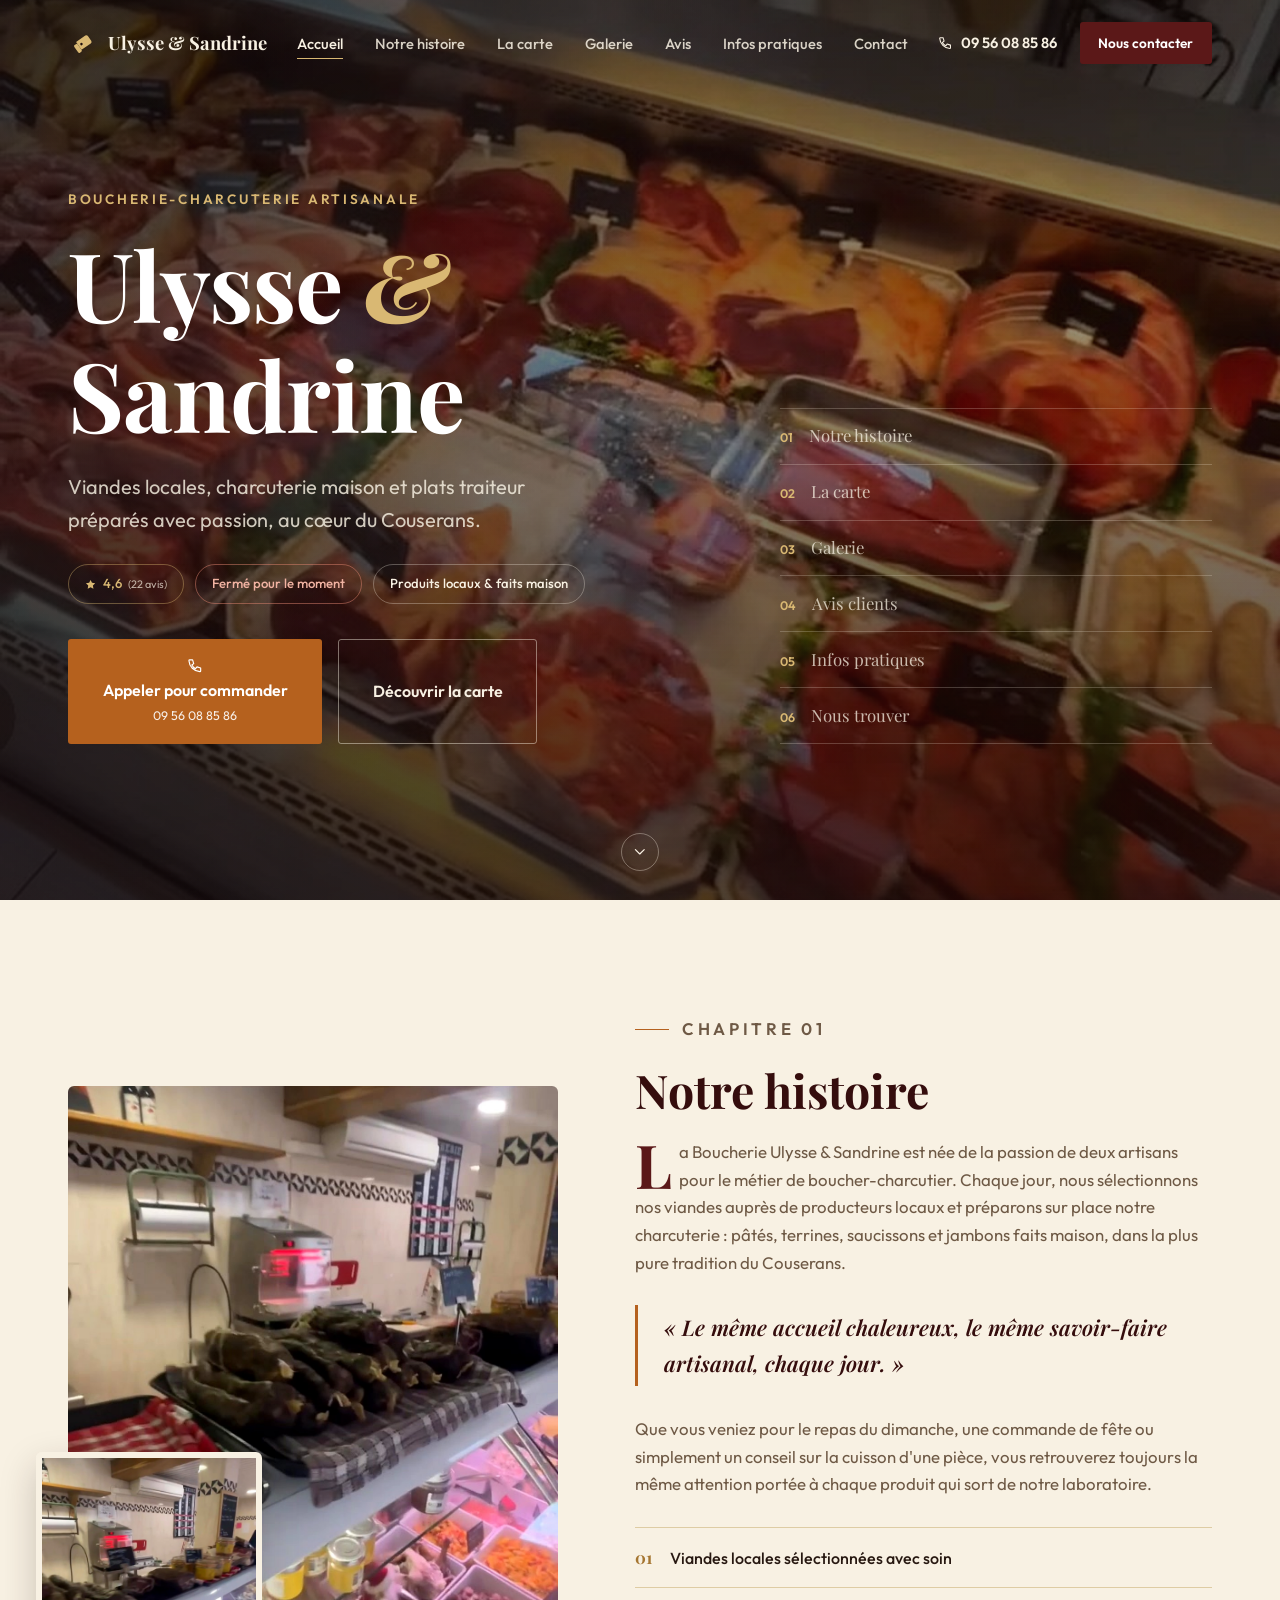
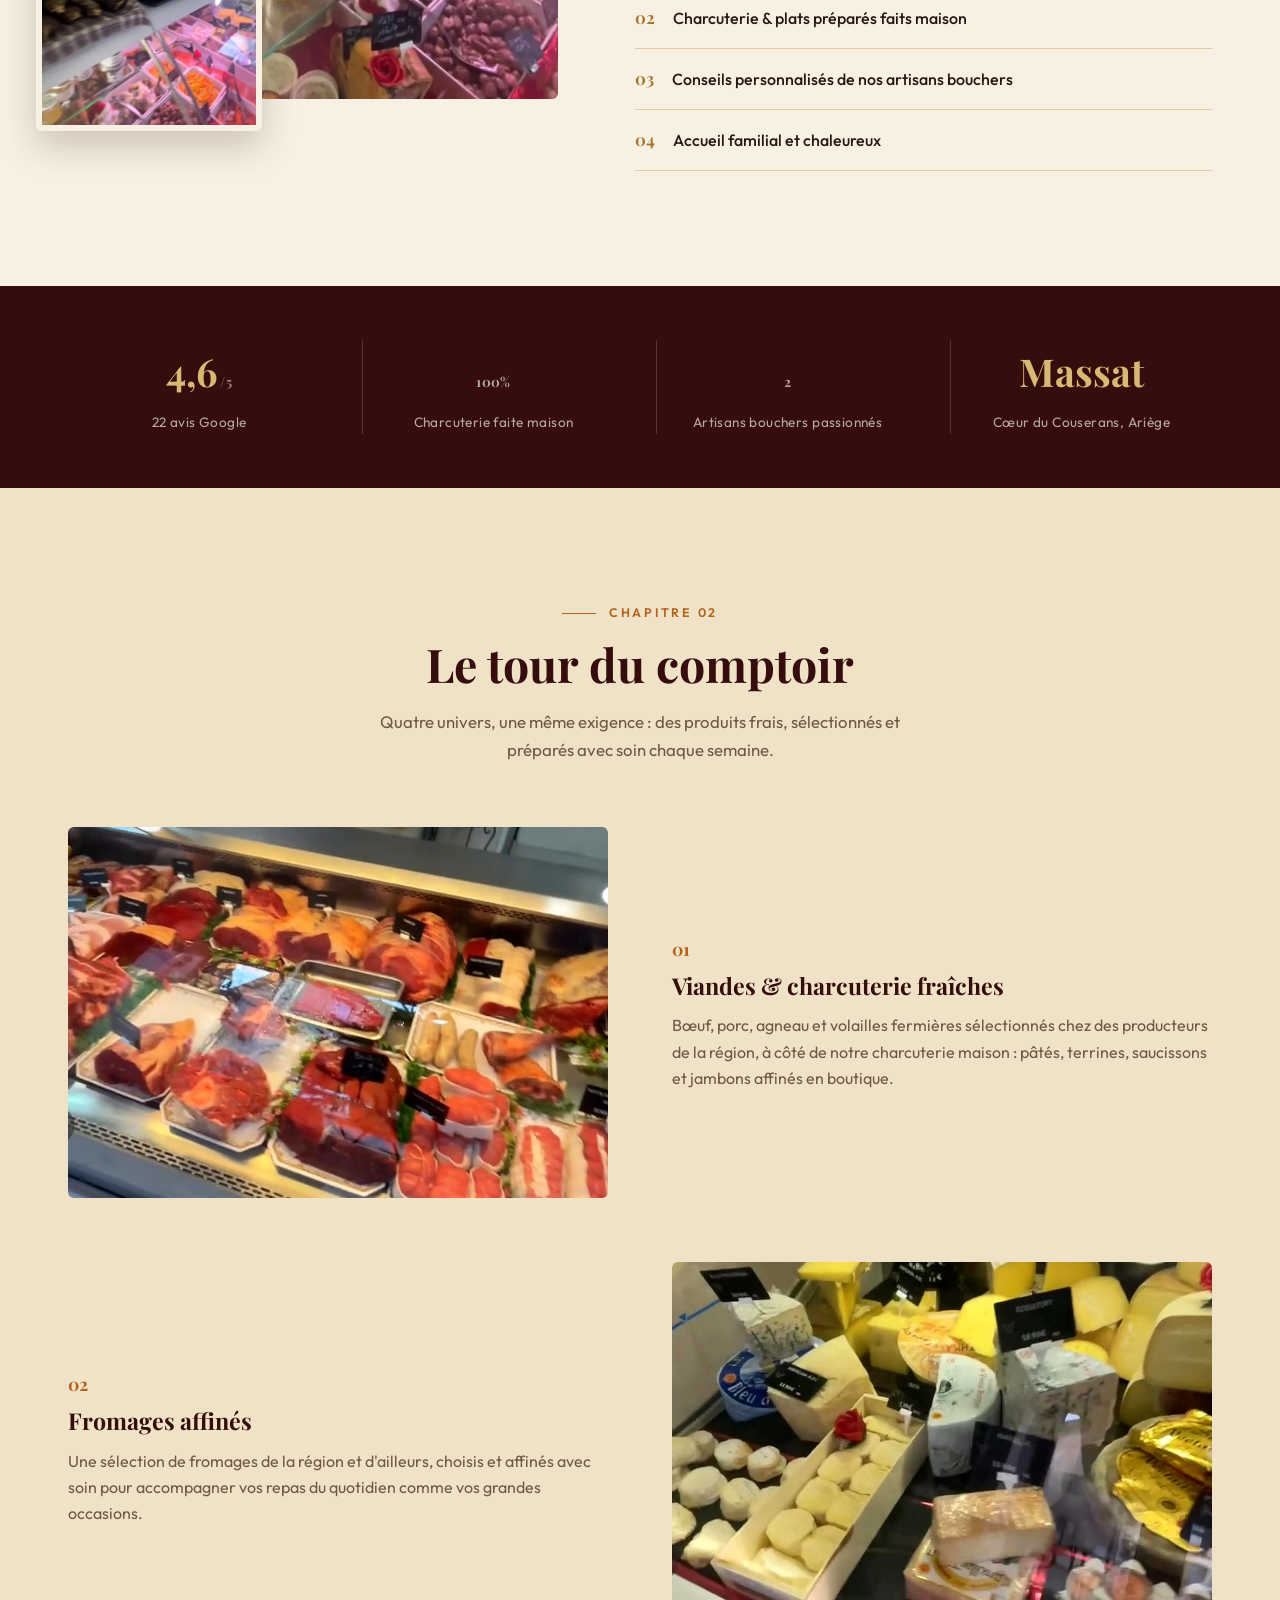
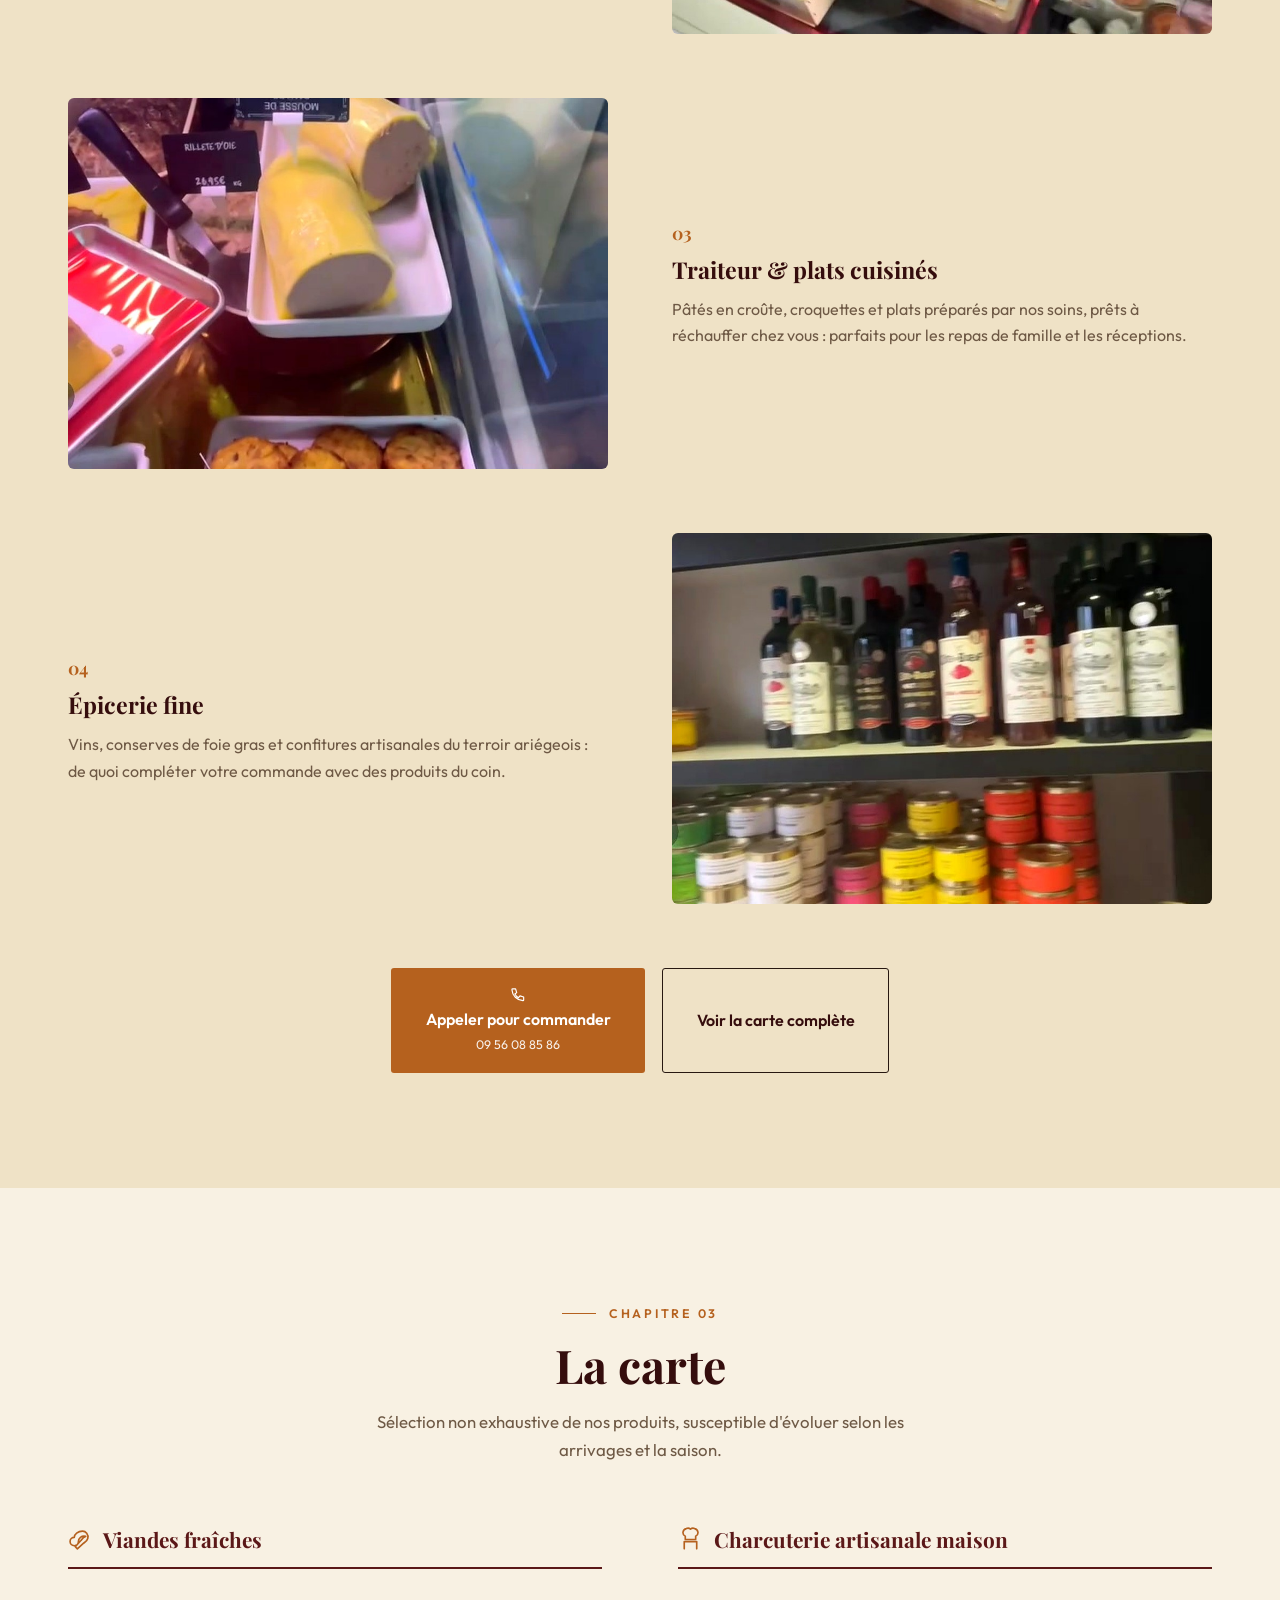
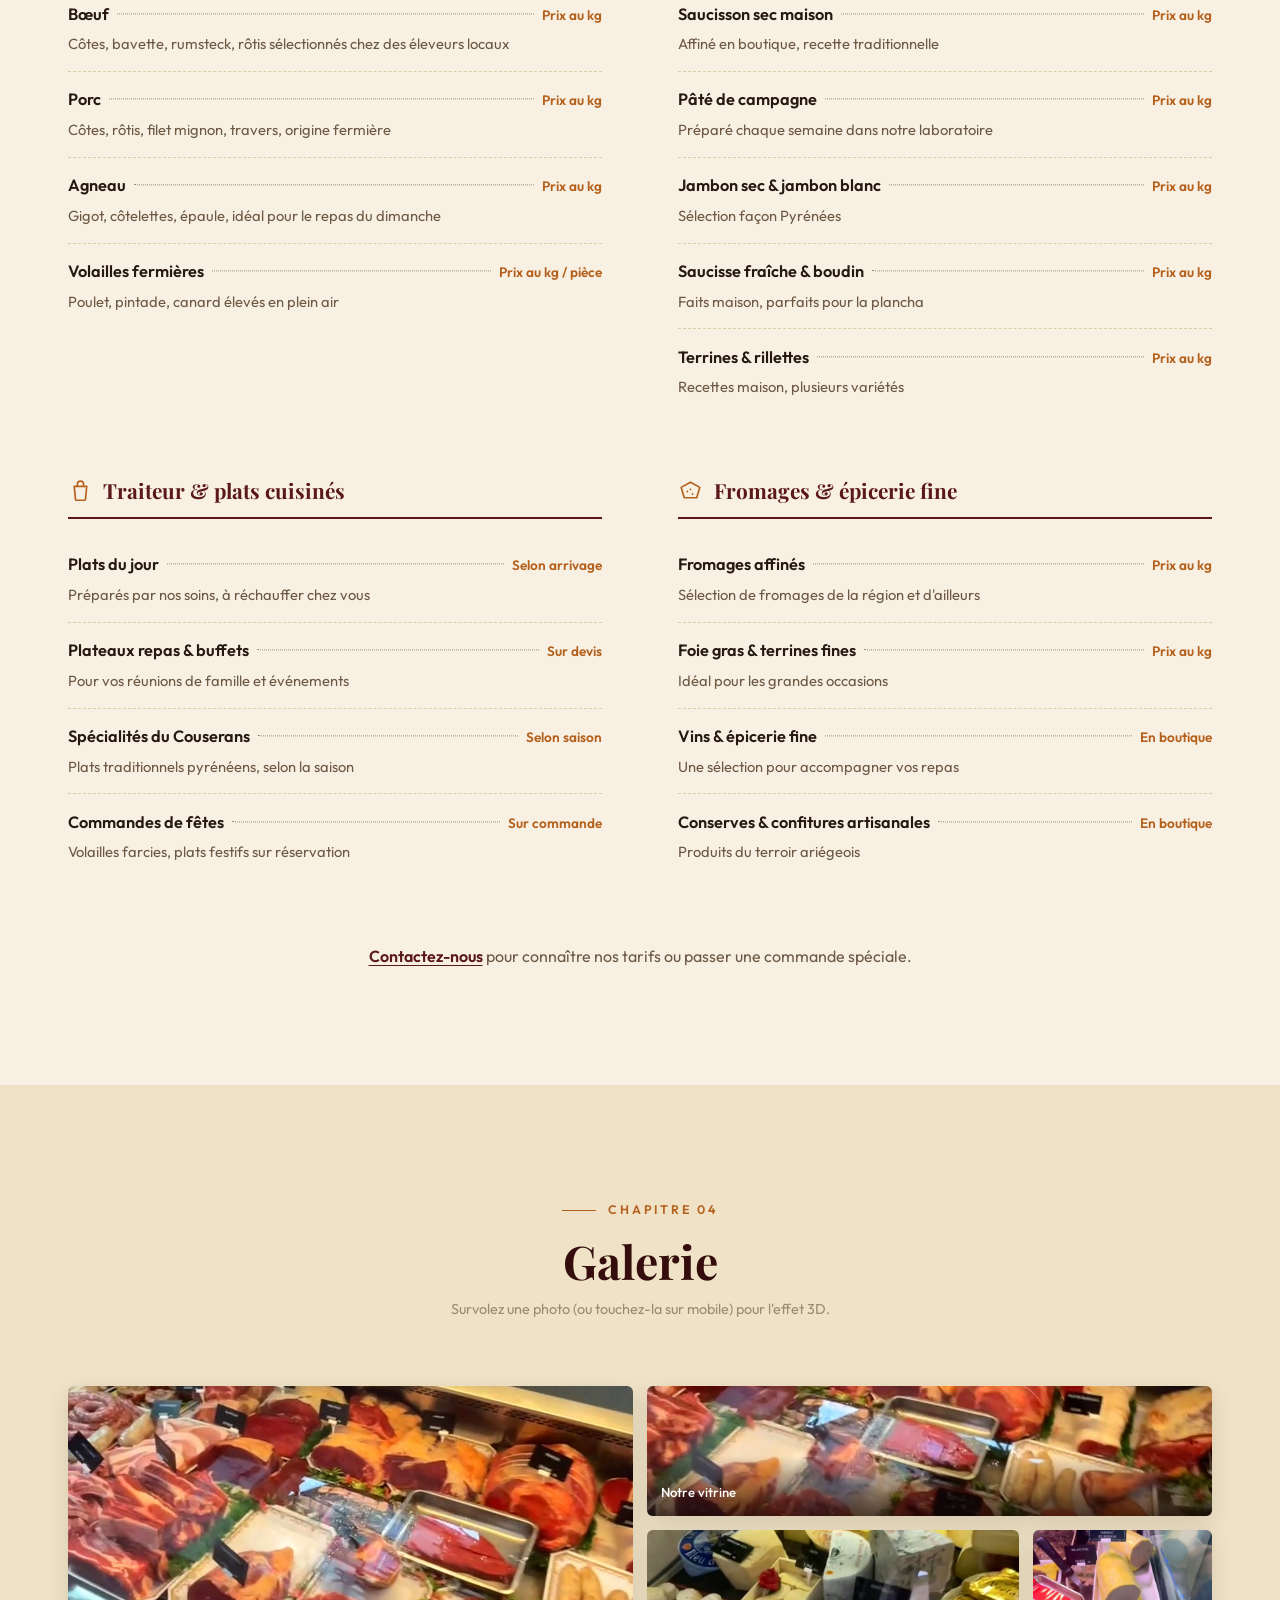
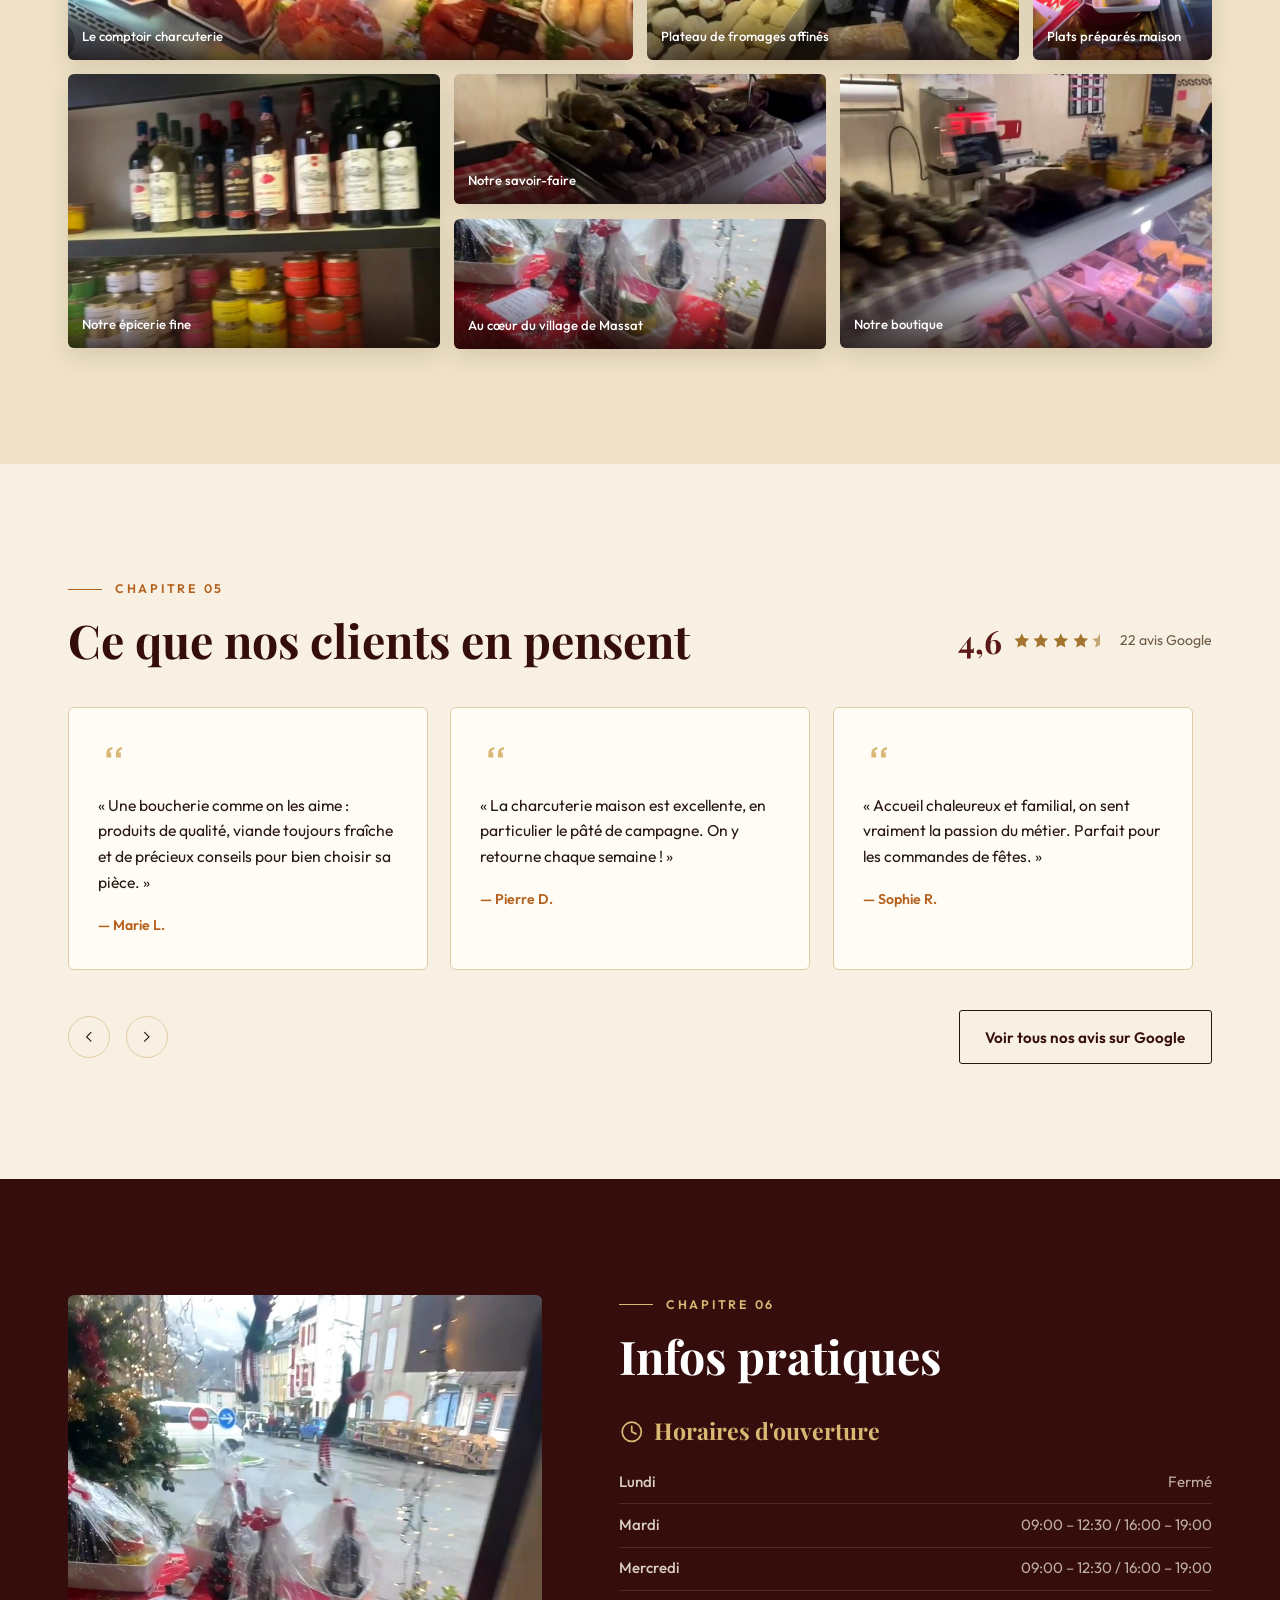
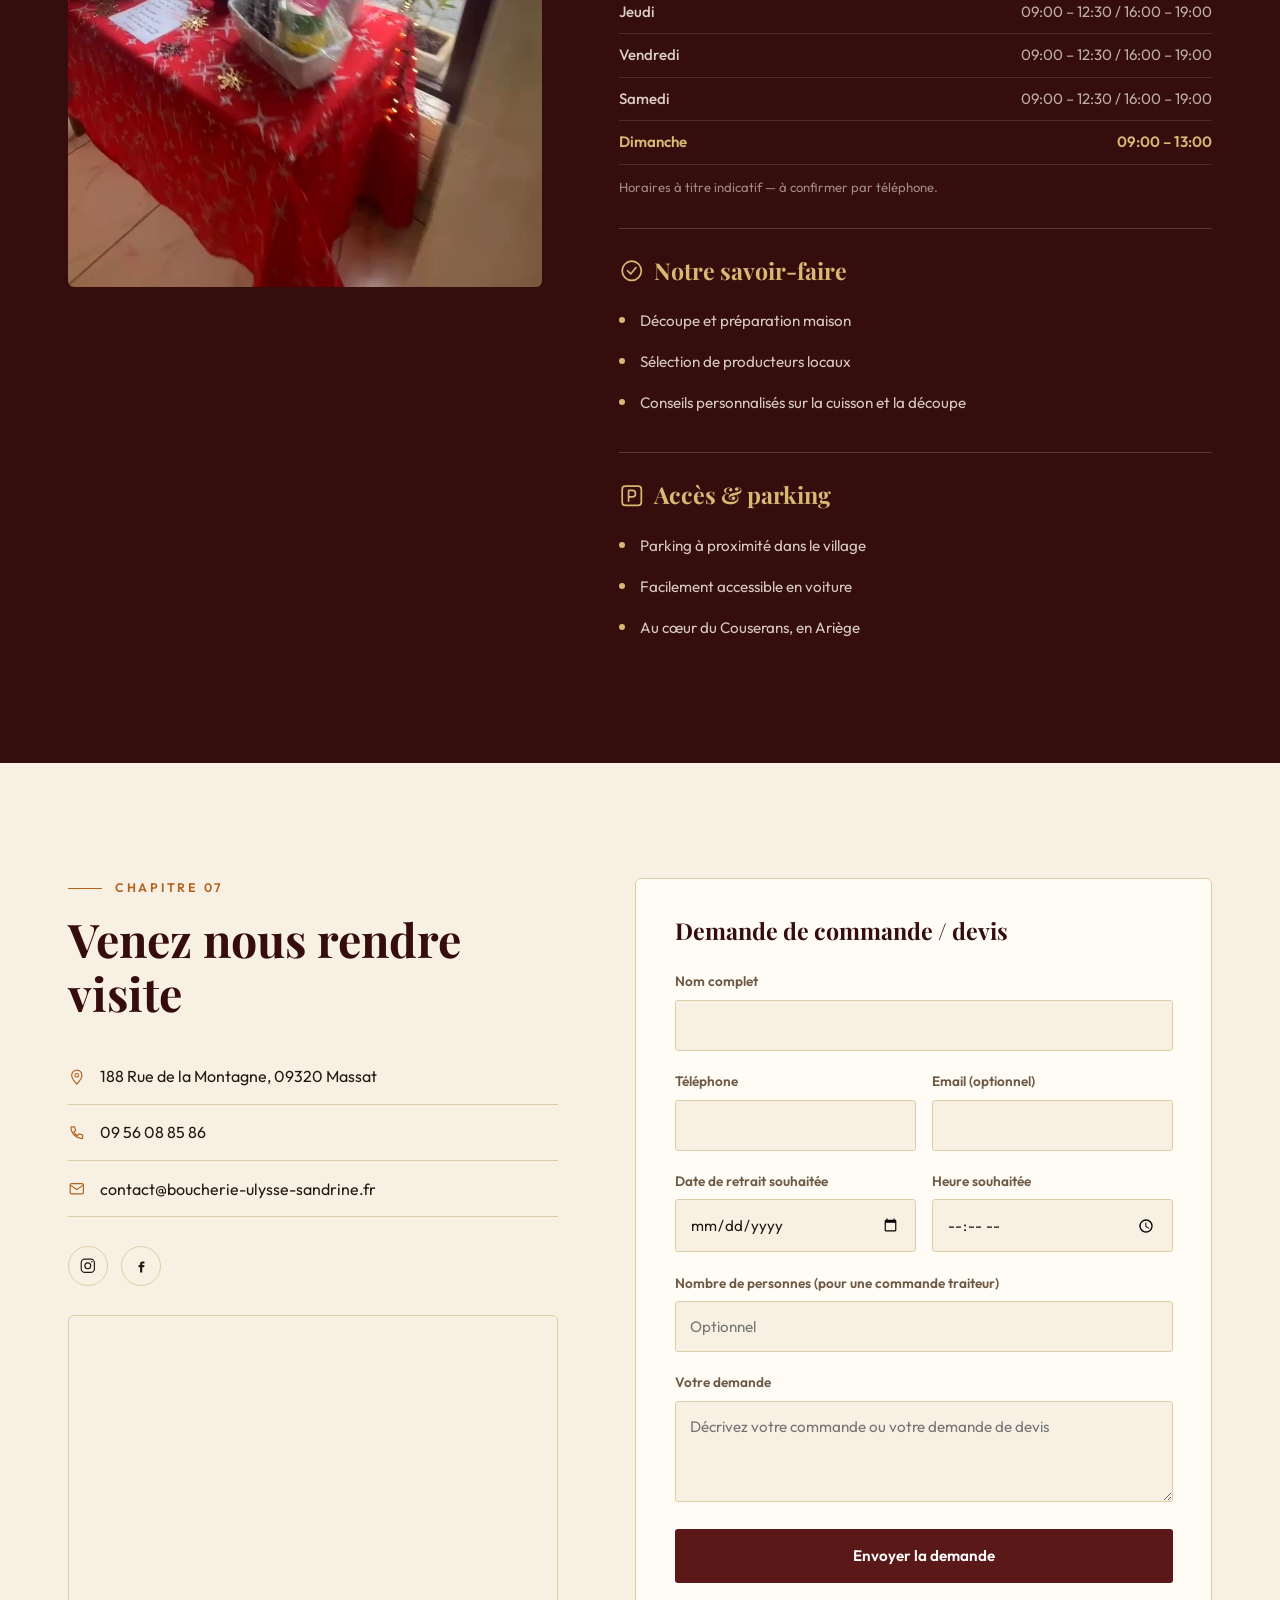
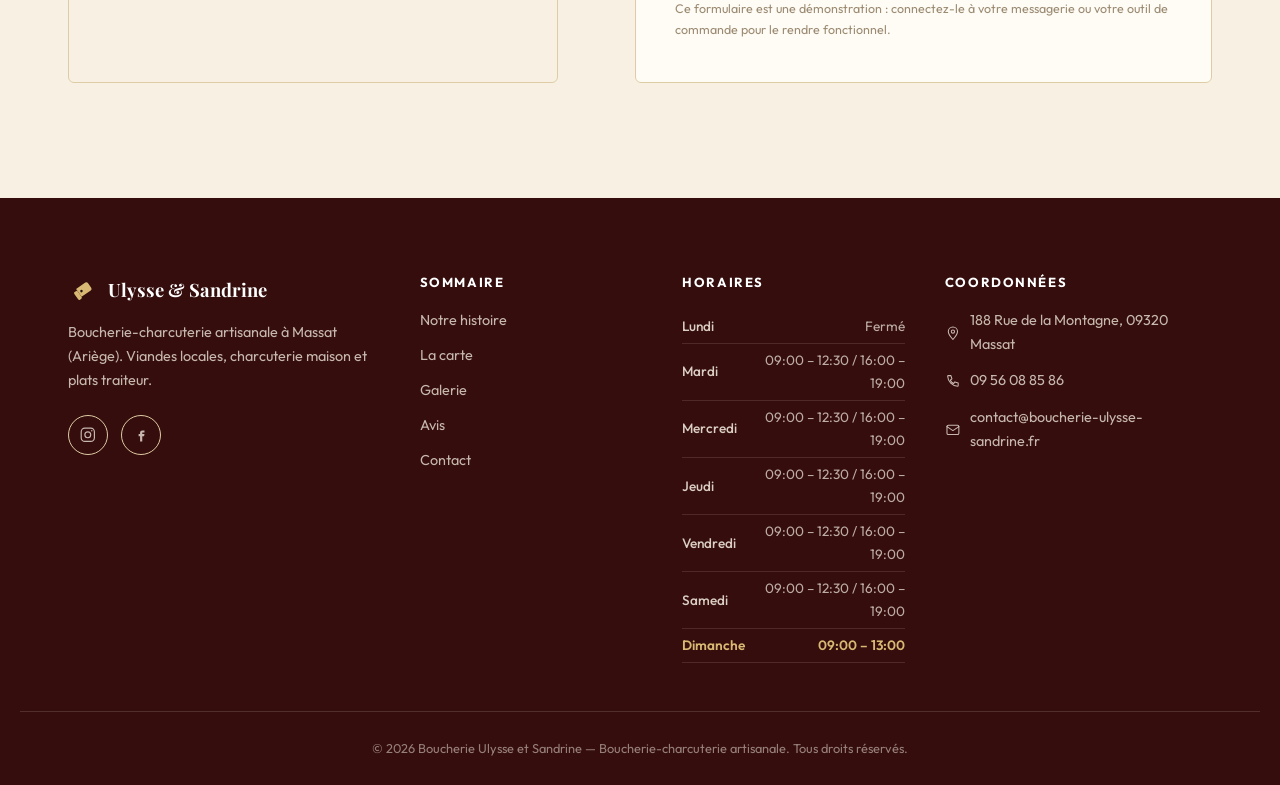
==== commit 47fadd21: "Refonte éditoriale du site : vidéo hero, mise en page magazine, nouveau design - Nouvelle structure " ====
--- a/index.html
+++ b/index.html
@@ -5,17 +5,17 @@
 <meta name="viewport" content="width=device-width, initial-scale=1.0">
 <title>Boucherie Ulysse &amp; Sandrine — Boucherie-Charcuterie Artisanale à Massat (Ariège)</title>
 <meta name="description" content="Boucherie Ulysse et Sandrine, boucherie-charcuterie artisanale à Massat, en Ariège. Viandes locales, charcuterie maison, plats traiteur et épicerie fine. Note 4,6/5 sur 22 avis Google.">
-<meta name="theme-color" content="#7A1B1B">
+<meta name="theme-color" content="#4A1212">
 <link rel="icon" href="assets/favicon.svg" type="image/svg+xml">
 <link rel="preconnect" href="https://fonts.googleapis.com">
 <link rel="preconnect" href="https://fonts.gstatic.com" crossorigin>
-<link href="https://fonts.googleapis.com/css2?family=Playfair+Display:wght@600;700;800&family=Outfit:wght@400;500;600;700&display=swap" rel="stylesheet">
-<link rel="stylesheet" href="css/style.css?v=8">
+<link href="https://fonts.googleapis.com/css2?family=Playfair+Display:ital,wght@0,600;0,700;0,800;1,500;1,600&family=Outfit:wght@400;500;600;700&display=swap" rel="stylesheet">
+<link rel="stylesheet" href="css/style.css?v=9">
 <style>
 /* Critical inline styles — keep the preloader correct even if the external CSS is momentarily cached/stale */
-.preloader{position:fixed;inset:0;z-index:9999;display:flex;flex-direction:column;align-items:center;justify-content:center;gap:20px;background:radial-gradient(circle at 50% 35%,#3A1414,#1E0E0E 70%);color:#fff;transition:opacity .7s ease,visibility .7s ease}
+.preloader{position:fixed;inset:0;z-index:9999;display:flex;flex-direction:column;align-items:center;justify-content:center;gap:20px;background:radial-gradient(circle at 50% 35%,#3A0F0F,#1B0707 70%);color:#fff;transition:opacity .7s ease,visibility .7s ease}
 .preloader.is-done{opacity:0;visibility:hidden;pointer-events:none}
-.preloader-mark{width:58px!important;height:58px!important;color:#E9CB8E}
+.preloader-mark{width:58px!important;height:58px!important;color:#D9B873}
 .preloader-text{font-family:'Playfair Display',Georgia,serif;font-size:1.6rem;font-weight:800;letter-spacing:.04em}
 .preloader-bar{width:150px;height:3px;border-radius:3px;background:rgba(255,255,255,.16);overflow:hidden}
 .no-js .preloader{display:none}
@@ -101,7 +101,7 @@
       <ul>
         <li><a href="#accueil">Accueil</a></li>
         <li><a href="#apropos">Notre histoire</a></li>
-        <li><a href="#produits">Nos produits</a></li>
+        <li><a href="#produits">La carte</a></li>
         <li><a href="#galerie">Galerie</a></li>
         <li><a href="#avis">Avis</a></li>
         <li><a href="#infos">Infos pratiques</a></li>
@@ -127,300 +127,308 @@
 
   <!-- ============ HERO ============ -->
   <section class="hero" id="accueil">
-    <!-- AI image prompt (EN) for hero background photo:
-         "Professional photo of an artisan French butcher shop counter, fresh cuts of beef and
-         charcuterie displayed under warm lighting, wood and brass details, mountain village
-         atmosphere, shallow depth of field, photorealistic, editorial food photography, 8k" -->
-    <div class="hero-bg" id="hero-bg" aria-hidden="true"></div>
-    <div class="hero-spotlight" id="hero-spotlight" aria-hidden="true"></div>
-    <span class="hero-orb hero-orb-1" aria-hidden="true"></span>
-    <span class="hero-orb hero-orb-2" aria-hidden="true"></span>
-    <div class="container hero-content" id="hero-content">
-      <p class="eyebrow" data-reveal>Boucherie-charcuterie artisanale • Massat, Ariège</p>
-      <h1 data-reveal>Boucherie Ulysse &amp; Sandrine</h1>
-      <p class="hero-subtitle" data-reveal>Viandes locales, charcuterie maison et plats traiteur préparés avec passion, au cœur du Couserans.</p>
-
-      <div class="hero-badges" data-reveal>
-        <span class="badge badge-rating">
-          <svg class="icon icon-sm" aria-hidden="true"><use href="#icon-star"/></svg>
-          4,6 <small>(22 avis)</small>
-        </span>
-        <span class="badge badge-open" id="open-status-badge">Ouvert maintenant</span>
-        <span class="badge">Produits locaux &amp; faits maison</span>
-      </div>
-
-      <div class="hero-actions" data-reveal>
-        <a href="tel:+33956088586" class="btn btn-call btn-lg btn-magnetic">
-          <svg class="icon" aria-hidden="true"><use href="#icon-phone"/></svg>
-          Appeler pour commander
-          <span class="btn-call-num">09 56 08 85 86</span>
-        </a>
-        <a href="#produits" class="btn btn-outline btn-lg btn-magnetic">Découvrir nos produits</a>
-      </div>
-
-      <ul class="hero-services" data-reveal>
-        <li><svg class="icon" aria-hidden="true"><use href="#icon-meat"/></svg> Viande fraîche sélectionnée</li>
-        <li><svg class="icon" aria-hidden="true"><use href="#icon-chef"/></svg> Charcuterie faite maison</li>
-        <li><svg class="icon" aria-hidden="true"><use href="#icon-check"/></svg> Conseils de nos artisans</li>
-      </ul>
-    </div>
+    <div class="hero-media" aria-hidden="true">
+      <video class="hero-video" id="hero-video" autoplay muted loop playsinline preload="auto" poster="assets/photos/boucherie-comptoir-charcuterie.jpg">
+        <source src="assets/video/boutique-hero.mp4" type="video/mp4">
+      </video>
+      <img class="hero-fallback-img" id="hero-fallback-img" src="assets/photos/boucherie-comptoir-charcuterie.jpg" alt="" hidden>
+    </div>
+    <div class="hero-veil" aria-hidden="true"></div>
+    <p class="hero-vertical-label" aria-hidden="true">Massat · Ariège — Depuis l'artisanat</p>
+
+    <div class="container hero-layout">
+      <div class="hero-content" id="hero-content">
+        <p class="eyebrow" data-reveal>Boucherie-charcuterie artisanale</p>
+        <h1 data-reveal>Ulysse <em>&amp;</em> Sandrine</h1>
+        <p class="hero-subtitle" data-reveal>Viandes locales, charcuterie maison et plats traiteur préparés avec passion, au cœur du Couserans.</p>
+
+        <div class="hero-badges" data-reveal>
+          <span class="badge badge-rating">
+            <svg class="icon icon-sm" aria-hidden="true"><use href="#icon-star"/></svg>
+            4,6 <small>(22 avis)</small>
+          </span>
+          <span class="badge badge-open" id="open-status-badge">Ouvert maintenant</span>
+          <span class="badge">Produits locaux &amp; faits maison</span>
+        </div>
+
+        <div class="hero-actions" data-reveal>
+          <a href="tel:+33956088586" class="btn btn-call btn-lg btn-magnetic">
+            <svg class="icon" aria-hidden="true"><use href="#icon-phone"/></svg>
+            Appeler pour commander
+            <span class="btn-call-num">09 56 08 85 86</span>
+          </a>
+          <a href="#produits" class="btn btn-outline btn-lg btn-magnetic">Découvrir la carte</a>
+        </div>
+      </div>
+
+      <nav class="hero-index" data-reveal aria-label="Sommaire de la page">
+        <a href="#apropos"><span class="hero-index-num">01</span>Notre histoire</a>
+        <a href="#produits"><span class="hero-index-num">02</span>La carte</a>
+        <a href="#galerie"><span class="hero-index-num">03</span>Galerie</a>
+        <a href="#avis"><span class="hero-index-num">04</span>Avis clients</a>
+        <a href="#infos"><span class="hero-index-num">05</span>Infos pratiques</a>
+        <a href="#contact"><span class="hero-index-num">06</span>Nous trouver</a>
+      </nav>
+    </div>
+
     <a href="#apropos" class="scroll-cue" aria-label="Découvrir la suite">
       <svg class="icon" aria-hidden="true"><use href="#icon-chevron"/></svg>
     </a>
   </section>
 
-  <!-- ============ STATS BAR ============ -->
-  <section class="stats-bar">
-    <div class="container stats-grid">
-      <div class="stat">
-        <strong><span class="count" data-count="4.6" data-decimals="1">4,6</span><span class="stat-sub">/5</span></strong>
+  <!-- ============ NOTRE HISTOIRE ============ -->
+  <section class="story" id="apropos">
+    <div class="container story-grid">
+      <div class="story-media" data-reveal>
+        <img src="assets/photos/boucherie-savoir-faire-charcuterie.jpg" alt="Charcuterie suspendue et savoir-faire artisanal à la Boucherie Ulysse et Sandrine, à Massat" loading="lazy">
+        <figure class="story-media-inset">
+          <img src="assets/photos/boucherie-interieur-boutique.jpg" alt="Intérieur de la boutique de la Boucherie Ulysse et Sandrine" loading="lazy">
+        </figure>
+      </div>
+      <div class="story-text" data-reveal>
+        <p class="chapter-label">Chapitre 01</p>
+        <h2>Notre histoire</h2>
+        <p class="drop-cap">La Boucherie Ulysse &amp; Sandrine est née de la passion de deux artisans pour le métier de boucher-charcutier. Chaque jour, nous sélectionnons nos viandes auprès de producteurs locaux et préparons sur place notre charcuterie&nbsp;: pâtés, terrines, saucissons et jambons faits maison, dans la plus pure tradition du Couserans.</p>
+        <blockquote class="pull-quote">« Le même accueil chaleureux, le même savoir-faire artisanal, chaque jour. »</blockquote>
+        <p>Que vous veniez pour le repas du dimanche, une commande de fête ou simplement un conseil sur la cuisson d'une pièce, vous retrouverez toujours la même attention portée à chaque produit qui sort de notre laboratoire.</p>
+        <ul class="value-list">
+          <li><span class="value-num">01</span>Viandes locales sélectionnées avec soin</li>
+          <li><span class="value-num">02</span>Charcuterie &amp; plats préparés faits maison</li>
+          <li><span class="value-num">03</span>Conseils personnalisés de nos artisans bouchers</li>
+          <li><span class="value-num">04</span>Accueil familial et chaleureux</li>
+        </ul>
+      </div>
+    </div>
+  </section>
+
+  <!-- ============ NUMBERS BAND ============ -->
+  <section class="numbers-band">
+    <div class="container numbers-row">
+      <div class="number" data-reveal>
+        <strong><span class="count" data-count="4.6" data-decimals="1">4,6</span><span class="number-sub">/5</span></strong>
         <span>22 avis Google</span>
       </div>
-      <div class="stat">
+      <div class="number" data-reveal>
         <strong><span class="count" data-count="100" data-suffix="%">100%</span></strong>
         <span>Charcuterie faite maison</span>
       </div>
-      <div class="stat">
+      <div class="number" data-reveal>
         <strong><span class="count" data-count="2">2</span></strong>
         <span>Artisans bouchers passionnés</span>
       </div>
-      <div class="stat">
-        <svg class="icon icon-lg" aria-hidden="true"><use href="#icon-leaf"/></svg>
-        <span>Produits du terroir ariégeois</span>
-      </div>
-    </div>
-  </section>
-
-  <!-- ============ MARQUEE ============ -->
-  <div class="marquee" aria-hidden="true">
-    <div class="marquee-track">
-      <span>Côte de bœuf</span><span class="marquee-dot">✦</span>
-      <span>Saucisse fraîche maison</span><span class="marquee-dot">✦</span>
-      <span>Jambon sec</span><span class="marquee-dot">✦</span>
-      <span>Pâté de campagne</span><span class="marquee-dot">✦</span>
-      <span>Volailles fermières</span><span class="marquee-dot">✦</span>
-      <span>Plats cuisinés maison</span><span class="marquee-dot">✦</span>
-      <span>Fromages affinés</span><span class="marquee-dot">✦</span>
-      <span>Foie gras artisanal</span><span class="marquee-dot">✦</span>
-      <span>Côte de bœuf</span><span class="marquee-dot">✦</span>
-      <span>Saucisse fraîche maison</span><span class="marquee-dot">✦</span>
-      <span>Jambon sec</span><span class="marquee-dot">✦</span>
-      <span>Pâté de campagne</span><span class="marquee-dot">✦</span>
-      <span>Volailles fermières</span><span class="marquee-dot">✦</span>
-      <span>Plats cuisinés maison</span><span class="marquee-dot">✦</span>
-      <span>Fromages affinés</span><span class="marquee-dot">✦</span>
-      <span>Foie gras artisanal</span><span class="marquee-dot">✦</span>
-    </div>
-  </div>
-
-  <!-- ============ ABOUT ============ -->
-  <section class="about" id="apropos">
-    <div class="container about-grid">
-      <div class="about-media" data-reveal>
-        <img src="assets/photos/boucherie-comptoir-charcuterie.jpg" alt="Comptoir de la boucherie Ulysse et Sandrine à Massat, avec sa vitrine de charcuterie et viandes" loading="lazy" class="about-photo">
-      </div>
-      <div class="about-text" data-reveal>
-        <p class="section-eyebrow">Notre histoire</p>
-        <h2>Une boucherie-charcuterie familiale au cœur de Massat</h2>
-        <p>La Boucherie Ulysse &amp; Sandrine est née de la passion de deux artisans pour le métier de boucher-charcutier. Chaque jour, nous sélectionnons nos viandes auprès de producteurs locaux et préparons sur place notre charcuterie&nbsp;: pâtés, terrines, saucissons et jambons faits maison, dans la plus pure tradition du Couserans.</p>
-        <p>Que vous veniez pour le repas du dimanche, une commande de fête ou simplement un conseil sur la cuisson d'une pièce, vous retrouverez toujours le même accueil chaleureux et le même savoir-faire artisanal.</p>
-        <ul class="about-values">
-          <li><svg class="icon" aria-hidden="true"><use href="#icon-leaf"/></svg> Viandes locales sélectionnées avec soin</li>
-          <li><svg class="icon" aria-hidden="true"><use href="#icon-chef"/></svg> Charcuterie &amp; plats préparés faits maison</li>
-          <li><svg class="icon" aria-hidden="true"><use href="#icon-check"/></svg> Conseils personnalisés de nos artisans bouchers</li>
-          <li><svg class="icon" aria-hidden="true"><use href="#icon-users"/></svg> Accueil familial et chaleureux</li>
-        </ul>
-      </div>
-    </div>
-  </section>
-
-  <!-- ============ SERVICES / HIGHLIGHTS ============ -->
-  <section class="services" id="services">
+      <div class="number" data-reveal>
+        <strong>Massat</strong>
+        <span>Cœur du Couserans, Ariège</span>
+      </div>
+    </div>
+  </section>
+
+  <!-- ============ LE TOUR DU COMPTOIR ============ -->
+  <section class="comptoir-story" id="savoir-faire">
     <div class="container">
-      <p class="section-eyebrow center" data-reveal>Pourquoi nous choisir</p>
-      <h2 class="center" data-reveal>Un savoir-faire artisanal à votre service</h2>
-
-      <div class="services-grid" data-reveal>
-        <div class="service-card">
-          <span class="service-icon"><svg class="icon" aria-hidden="true"><use href="#icon-meat"/></svg></span>
-          <h3>Viandes fraîches &amp; locales</h3>
-          <p>Bœuf, porc, agneau et volaille sélectionnés chez des producteurs de la région.</p>
-        </div>
-        <div class="service-card">
-          <span class="service-icon"><svg class="icon" aria-hidden="true"><use href="#icon-chef"/></svg></span>
-          <h3>Charcuterie artisanale maison</h3>
-          <p>Pâtés, terrines, saucissons et jambons préparés sur place chaque semaine.</p>
-        </div>
-        <div class="service-card">
-          <span class="service-icon"><svg class="icon" aria-hidden="true"><use href="#icon-bag"/></svg></span>
-          <h3>Traiteur &amp; plats cuisinés</h3>
-          <p>Des plats prêts à réchauffer, parfaits pour les repas de famille et événements.</p>
-        </div>
-        <div class="service-card">
-          <span class="service-icon"><svg class="icon" aria-hidden="true"><use href="#icon-cheese"/></svg></span>
-          <h3>Fromages &amp; épicerie fine</h3>
-          <p>Une sélection de fromages affinés, vins et produits du terroir ariégeois.</p>
-        </div>
-        <div class="service-card">
-          <span class="service-icon"><svg class="icon" aria-hidden="true"><use href="#icon-check"/></svg></span>
-          <h3>Conseils &amp; découpe sur mesure</h3>
-          <p>Nos artisans bouchers vous conseillent et préparent vos pièces à la demande.</p>
-        </div>
-        <div class="service-card">
-          <span class="service-icon"><svg class="icon" aria-hidden="true"><use href="#icon-leaf"/></svg></span>
-          <h3>Commandes pour vos événements</h3>
-          <p>Fêtes de fin d'année, repas de famille&nbsp;: nous préparons votre commande sur mesure.</p>
-        </div>
-      </div>
-    </div>
-  </section>
-
-  <!-- ============ STEPS / COMMANDER ============ -->
-  <section class="steps" id="commander">
+      <p class="chapter-label center" data-reveal>Chapitre 02</p>
+      <h2 class="center" data-reveal>Le tour du comptoir</h2>
+      <p class="section-intro center" data-reveal>Quatre univers, une même exigence&nbsp;: des produits frais, sélectionnés et préparés avec soin chaque semaine.</p>
+    </div>
+
+    <div class="story-row" data-reveal>
+      <div class="story-row-media"><img src="assets/photos/boucherie-vitrine-charcuterie.jpg" alt="Vitrine de charcuterie et viandes fraîches de la boucherie" loading="lazy"></div>
+      <div class="story-row-text">
+        <span class="story-row-num">01</span>
+        <h3>Viandes &amp; charcuterie fraîches</h3>
+        <p>Bœuf, porc, agneau et volailles fermières sélectionnés chez des producteurs de la région, à côté de notre charcuterie maison&nbsp;: pâtés, terrines, saucissons et jambons affinés en boutique.</p>
+      </div>
+    </div>
+
+    <div class="story-row reverse" data-reveal>
+      <div class="story-row-media"><img src="assets/photos/boucherie-plateau-fromages.jpg" alt="Plateau de fromages affinés en vitrine" loading="lazy"></div>
+      <div class="story-row-text">
+        <span class="story-row-num">02</span>
+        <h3>Fromages affinés</h3>
+        <p>Une sélection de fromages de la région et d'ailleurs, choisis et affinés avec soin pour accompagner vos repas du quotidien comme vos grandes occasions.</p>
+      </div>
+    </div>
+
+    <div class="story-row" data-reveal>
+      <div class="story-row-media"><img src="assets/photos/boucherie-plats-prepares.jpg" alt="Plats traiteur et préparations maison en vitrine" loading="lazy"></div>
+      <div class="story-row-text">
+        <span class="story-row-num">03</span>
+        <h3>Traiteur &amp; plats cuisinés</h3>
+        <p>Pâtés en croûte, croquettes et plats préparés par nos soins, prêts à réchauffer chez vous&nbsp;: parfaits pour les repas de famille et les réceptions.</p>
+      </div>
+    </div>
+
+    <div class="story-row reverse" data-reveal>
+      <div class="story-row-media"><img src="assets/photos/boucherie-epicerie-fine.jpg" alt="Rayon épicerie fine avec vins et conserves artisanales" loading="lazy"></div>
+      <div class="story-row-text">
+        <span class="story-row-num">04</span>
+        <h3>Épicerie fine</h3>
+        <p>Vins, conserves de foie gras et confitures artisanales du terroir ariégeois&nbsp;: de quoi compléter votre commande avec des produits du coin.</p>
+      </div>
+    </div>
+
+    <div class="story-cta center" data-reveal>
+      <a href="tel:+33956088586" class="btn btn-call btn-lg btn-magnetic">
+        <svg class="icon" aria-hidden="true"><use href="#icon-phone"/></svg>
+        Appeler pour commander
+        <span class="btn-call-num">09 56 08 85 86</span>
+      </a>
+      <a href="#produits" class="btn btn-outline btn-lg btn-magnetic">Voir la carte complète</a>
+    </div>
+  </section>
+
+  <!-- ============ LA CARTE ============ -->
+  <section class="carte" id="produits">
     <div class="container">
-      <p class="section-eyebrow center" data-reveal>Simple &amp; rapide</p>
-      <h2 class="center" data-reveal>Commander en 3 étapes</h2>
-      <p class="section-intro center" data-reveal>Viande fraîche, charcuterie maison ou plats traiteur&nbsp;: votre commande prête à l'heure souhaitée.</p>
-
-      <div class="steps-grid" data-reveal>
-        <div class="step">
-          <div class="step-num">1<svg class="icon" aria-hidden="true"><use href="#icon-meat"/></svg></div>
-          <h3>Choisissez vos produits</h3>
-          <p>Parcourez notre sélection de viandes, charcuterie maison et plats préparés.</p>
-          <a href="#produits" class="step-cta">Voir nos produits <svg class="icon" aria-hidden="true"><use href="#icon-chevron"/></svg></a>
-        </div>
-        <div class="step">
-          <div class="step-num">2<svg class="icon" aria-hidden="true"><use href="#icon-phone"/></svg></div>
-          <h3>Appelez ou passez en boutique</h3>
-          <p>Passez commande par téléphone ou venez directement nous voir en boutique.</p>
-          <a href="tel:+33956088586" class="step-cta">Appeler la boucherie <svg class="icon" aria-hidden="true"><use href="#icon-chevron"/></svg></a>
-        </div>
-        <div class="step">
-          <div class="step-num">3<svg class="icon" aria-hidden="true"><use href="#icon-bag"/></svg></div>
-          <h3>Récupérez votre commande</h3>
-          <p>Retirez votre commande en boutique, prête à l'heure souhaitée.</p>
-          <a href="#contact" class="step-cta">Nous trouver <svg class="icon" aria-hidden="true"><use href="#icon-chevron"/></svg></a>
-        </div>
-      </div>
-    </div>
-  </section>
-
-  <!-- ============ PRODUITS ============ -->
-  <section class="menu" id="produits">
-    <div class="container">
-      <p class="section-eyebrow center" data-reveal>Nos produits</p>
-      <h2 class="center" data-reveal>Le savoir-faire d'une boucherie artisanale</h2>
-      <p class="section-intro center" data-reveal>Viandes fraîches, charcuterie maison et plats traiteur préparés chaque jour avec des produits locaux.</p>
-
-      <div class="menu-tabs" role="tablist" data-reveal>
-        <button class="menu-tab active" role="tab" aria-selected="true" data-target="panel-viandes">
-          <svg class="icon" aria-hidden="true"><use href="#icon-meat"/></svg> Viandes fraîches
-        </button>
-        <button class="menu-tab" role="tab" aria-selected="false" data-target="panel-charcuterie">
-          <svg class="icon" aria-hidden="true"><use href="#icon-chef"/></svg> Charcuterie maison
-        </button>
-        <button class="menu-tab" role="tab" aria-selected="false" data-target="panel-traiteur">
-          <svg class="icon" aria-hidden="true"><use href="#icon-bag"/></svg> Traiteur &amp; plats cuisinés
-        </button>
-        <button class="menu-tab" role="tab" aria-selected="false" data-target="panel-fromages">
-          <svg class="icon" aria-hidden="true"><use href="#icon-cheese"/></svg> Fromages &amp; épicerie fine
-        </button>
-      </div>
-
-      <div class="menu-panels">
-        <div class="menu-panel active" id="panel-viandes" data-reveal>
-          <h3 class="menu-panel-title">Viandes fraîches</h3>
-          <ul class="menu-list">
-            <li><span class="menu-item-name">Bœuf</span><span class="menu-item-desc">Côtes, bavette, rumsteck, rôtis sélectionnés chez des éleveurs locaux</span><span class="menu-item-price">Prix au kg</span></li>
-            <li><span class="menu-item-name">Porc</span><span class="menu-item-desc">Côtes, rôtis, filet mignon, travers, origine fermière</span><span class="menu-item-price">Prix au kg</span></li>
-            <li><span class="menu-item-name">Agneau</span><span class="menu-item-desc">Gigot, côtelettes, épaule, idéal pour le repas du dimanche</span><span class="menu-item-price">Prix au kg</span></li>
-            <li><span class="menu-item-name">Volailles fermières</span><span class="menu-item-desc">Poulet, pintade, canard élevés en plein air</span><span class="menu-item-price">Prix au kg / pièce</span></li>
+      <p class="chapter-label center" data-reveal>Chapitre 03</p>
+      <h2 class="center" data-reveal>La carte</h2>
+      <p class="section-intro center" data-reveal>Sélection non exhaustive de nos produits, susceptible d'évoluer selon les arrivages et la saison.</p>
+
+      <div class="carte-grid">
+        <div class="carte-cat" data-reveal>
+          <h3><svg class="icon" aria-hidden="true"><use href="#icon-meat"/></svg> Viandes fraîches</h3>
+          <ul class="carte-list">
+            <li>
+              <div class="carte-item-head"><span class="carte-item-name">Bœuf</span><span class="carte-leader"></span><span class="carte-item-price">Prix au kg</span></div>
+              <p class="carte-item-desc">Côtes, bavette, rumsteck, rôtis sélectionnés chez des éleveurs locaux</p>
+            </li>
+            <li>
+              <div class="carte-item-head"><span class="carte-item-name">Porc</span><span class="carte-leader"></span><span class="carte-item-price">Prix au kg</span></div>
+              <p class="carte-item-desc">Côtes, rôtis, filet mignon, travers, origine fermière</p>
+            </li>
+            <li>
+              <div class="carte-item-head"><span class="carte-item-name">Agneau</span><span class="carte-leader"></span><span class="carte-item-price">Prix au kg</span></div>
+              <p class="carte-item-desc">Gigot, côtelettes, épaule, idéal pour le repas du dimanche</p>
+            </li>
+            <li>
+              <div class="carte-item-head"><span class="carte-item-name">Volailles fermières</span><span class="carte-leader"></span><span class="carte-item-price">Prix au kg / pièce</span></div>
+              <p class="carte-item-desc">Poulet, pintade, canard élevés en plein air</p>
+            </li>
           </ul>
         </div>
 
-        <div class="menu-panel" id="panel-charcuterie" data-reveal>
-          <h3 class="menu-panel-title">Charcuterie artisanale maison</h3>
-          <ul class="menu-list">
-            <li><span class="menu-item-name">Saucisson sec maison</span><span class="menu-item-desc">Affiné en boutique, recette traditionnelle</span><span class="menu-item-price">Prix au kg</span></li>
-            <li><span class="menu-item-name">Pâté de campagne</span><span class="menu-item-desc">Préparé chaque semaine dans notre laboratoire</span><span class="menu-item-price">Prix au kg</span></li>
-            <li><span class="menu-item-name">Jambon sec &amp; jambon blanc</span><span class="menu-item-desc">Sélection façon Pyrénées</span><span class="menu-item-price">Prix au kg</span></li>
-            <li><span class="menu-item-name">Saucisse fraîche &amp; boudin</span><span class="menu-item-desc">Faits maison, parfaits pour la plancha</span><span class="menu-item-price">Prix au kg</span></li>
-            <li><span class="menu-item-name">Terrines &amp; rillettes</span><span class="menu-item-desc">Recettes maison, plusieurs variétés</span><span class="menu-item-price">Prix au kg</span></li>
+        <div class="carte-cat" data-reveal>
+          <h3><svg class="icon" aria-hidden="true"><use href="#icon-chef"/></svg> Charcuterie artisanale maison</h3>
+          <ul class="carte-list">
+            <li>
+              <div class="carte-item-head"><span class="carte-item-name">Saucisson sec maison</span><span class="carte-leader"></span><span class="carte-item-price">Prix au kg</span></div>
+              <p class="carte-item-desc">Affiné en boutique, recette traditionnelle</p>
+            </li>
+            <li>
+              <div class="carte-item-head"><span class="carte-item-name">Pâté de campagne</span><span class="carte-leader"></span><span class="carte-item-price">Prix au kg</span></div>
+              <p class="carte-item-desc">Préparé chaque semaine dans notre laboratoire</p>
+            </li>
+            <li>
+              <div class="carte-item-head"><span class="carte-item-name">Jambon sec &amp; jambon blanc</span><span class="carte-leader"></span><span class="carte-item-price">Prix au kg</span></div>
+              <p class="carte-item-desc">Sélection façon Pyrénées</p>
+            </li>
+            <li>
+              <div class="carte-item-head"><span class="carte-item-name">Saucisse fraîche &amp; boudin</span><span class="carte-leader"></span><span class="carte-item-price">Prix au kg</span></div>
+              <p class="carte-item-desc">Faits maison, parfaits pour la plancha</p>
+            </li>
+            <li>
+              <div class="carte-item-head"><span class="carte-item-name">Terrines &amp; rillettes</span><span class="carte-leader"></span><span class="carte-item-price">Prix au kg</span></div>
+              <p class="carte-item-desc">Recettes maison, plusieurs variétés</p>
+            </li>
           </ul>
         </div>
 
-        <div class="menu-panel" id="panel-traiteur" data-reveal>
-          <h3 class="menu-panel-title">Traiteur &amp; plats cuisinés</h3>
-          <ul class="menu-list">
-            <li><span class="menu-item-name">Plats du jour</span><span class="menu-item-desc">Préparés par nos soins, à réchauffer chez vous</span><span class="menu-item-price">Selon arrivage</span></li>
-            <li><span class="menu-item-name">Plateaux repas &amp; buffets</span><span class="menu-item-desc">Pour vos réunions de famille et événements</span><span class="menu-item-price">Sur devis</span></li>
-            <li><span class="menu-item-name">Spécialités du Couserans</span><span class="menu-item-desc">Plats traditionnels pyrénéens, selon la saison</span><span class="menu-item-price">Selon saison</span></li>
-            <li><span class="menu-item-name">Commandes de fêtes</span><span class="menu-item-desc">Volailles farcies, plats festifs sur réservation</span><span class="menu-item-price">Sur commande</span></li>
+        <div class="carte-cat" data-reveal>
+          <h3><svg class="icon" aria-hidden="true"><use href="#icon-bag"/></svg> Traiteur &amp; plats cuisinés</h3>
+          <ul class="carte-list">
+            <li>
+              <div class="carte-item-head"><span class="carte-item-name">Plats du jour</span><span class="carte-leader"></span><span class="carte-item-price">Selon arrivage</span></div>
+              <p class="carte-item-desc">Préparés par nos soins, à réchauffer chez vous</p>
+            </li>
+            <li>
+              <div class="carte-item-head"><span class="carte-item-name">Plateaux repas &amp; buffets</span><span class="carte-leader"></span><span class="carte-item-price">Sur devis</span></div>
+              <p class="carte-item-desc">Pour vos réunions de famille et événements</p>
+            </li>
+            <li>
+              <div class="carte-item-head"><span class="carte-item-name">Spécialités du Couserans</span><span class="carte-leader"></span><span class="carte-item-price">Selon saison</span></div>
+              <p class="carte-item-desc">Plats traditionnels pyrénéens, selon la saison</p>
+            </li>
+            <li>
+              <div class="carte-item-head"><span class="carte-item-name">Commandes de fêtes</span><span class="carte-leader"></span><span class="carte-item-price">Sur commande</span></div>
+              <p class="carte-item-desc">Volailles farcies, plats festifs sur réservation</p>
+            </li>
           </ul>
         </div>
 
-        <div class="menu-panel" id="panel-fromages" data-reveal>
-          <h3 class="menu-panel-title">Fromages &amp; épicerie fine</h3>
-          <ul class="menu-list">
-            <li><span class="menu-item-name">Fromages affinés</span><span class="menu-item-desc">Sélection de fromages de la région et d'ailleurs</span><span class="menu-item-price">Prix au kg</span></li>
-            <li><span class="menu-item-name">Foie gras &amp; terrines fines</span><span class="menu-item-desc">Idéal pour les grandes occasions</span><span class="menu-item-price">Prix au kg</span></li>
-            <li><span class="menu-item-name">Vins &amp; épicerie fine</span><span class="menu-item-desc">Une sélection pour accompagner vos repas</span><span class="menu-item-price">En boutique</span></li>
-            <li><span class="menu-item-name">Conserves &amp; confitures artisanales</span><span class="menu-item-desc">Produits du terroir ariégeois</span><span class="menu-item-price">En boutique</span></li>
+        <div class="carte-cat" data-reveal>
+          <h3><svg class="icon" aria-hidden="true"><use href="#icon-cheese"/></svg> Fromages &amp; épicerie fine</h3>
+          <ul class="carte-list">
+            <li>
+              <div class="carte-item-head"><span class="carte-item-name">Fromages affinés</span><span class="carte-leader"></span><span class="carte-item-price">Prix au kg</span></div>
+              <p class="carte-item-desc">Sélection de fromages de la région et d'ailleurs</p>
+            </li>
+            <li>
+              <div class="carte-item-head"><span class="carte-item-name">Foie gras &amp; terrines fines</span><span class="carte-leader"></span><span class="carte-item-price">Prix au kg</span></div>
+              <p class="carte-item-desc">Idéal pour les grandes occasions</p>
+            </li>
+            <li>
+              <div class="carte-item-head"><span class="carte-item-name">Vins &amp; épicerie fine</span><span class="carte-leader"></span><span class="carte-item-price">En boutique</span></div>
+              <p class="carte-item-desc">Une sélection pour accompagner vos repas</p>
+            </li>
+            <li>
+              <div class="carte-item-head"><span class="carte-item-name">Conserves &amp; confitures artisanales</span><span class="carte-leader"></span><span class="carte-item-price">En boutique</span></div>
+              <p class="carte-item-desc">Produits du terroir ariégeois</p>
+            </li>
           </ul>
         </div>
       </div>
 
-      <p class="menu-note" data-reveal>Sélection non exhaustive, susceptible d'évoluer selon les arrivages et la saison. <a href="#contact">Contactez-nous</a> pour connaître nos tarifs ou passer une commande spéciale.</p>
+      <p class="menu-note" data-reveal><a href="#contact">Contactez-nous</a> pour connaître nos tarifs ou passer une commande spéciale.</p>
     </div>
   </section>
 
   <!-- ============ GALLERY ============ -->
   <section class="gallery" id="galerie">
     <div class="container">
-      <p class="section-eyebrow center" data-reveal>Galerie</p>
-      <h2 class="center" data-reveal>Un avant-goût de notre boutique</h2>
+      <p class="chapter-label center" data-reveal>Chapitre 04</p>
+      <h2 class="center" data-reveal>Galerie</h2>
       <p class="gallery-hint center" data-reveal>Survolez une photo (ou touchez-la sur mobile) pour l'effet 3D.</p>
 
-      <div class="gallery-grid" data-reveal>
-        <figure class="gallery-item gallery-item-photo">
-          <img src="assets/photos/boucherie-vitrine-viandes.jpg" alt="Vitrine de viandes fraîches et rôtis de la boucherie Ulysse et Sandrine" loading="lazy">
-          <figcaption>Notre vitrine de viandes fraîches</figcaption>
-        </figure>
-
-        <figure class="gallery-item gallery-item-photo">
-          <img src="assets/photos/boucherie-pieces-boeuf.jpg" alt="Belles pièces de bœuf sélectionnées en vitrine" loading="lazy">
-          <figcaption>Belles pièces de bœuf sélectionnées</figcaption>
-        </figure>
-
-        <figure class="gallery-item gallery-item-photo">
-          <img src="assets/photos/boucherie-plats-prepares.jpg" alt="Plats préparés, volailles et charcuterie en vitrine" loading="lazy">
-          <figcaption>Plats préparés &amp; volailles fermières</figcaption>
-        </figure>
-
-        <figure class="gallery-item gallery-item-photo">
-          <img src="assets/photos/boucherie-foie-gras-terrines.jpg" alt="Foie gras et terrines maison présentés en vitrine" loading="lazy">
-          <figcaption>Foie gras et terrines maison</figcaption>
-        </figure>
-
-        <figure class="gallery-item gallery-item-photo">
+      <div class="gallery-collage" data-reveal>
+        <figure class="gallery-item gallery-item-photo collage-a">
+          <img src="assets/photos/boucherie-comptoir-charcuterie.jpg" alt="Comptoir de charcuterie de la boucherie Ulysse et Sandrine à Massat" loading="lazy">
+          <figcaption>Le comptoir charcuterie</figcaption>
+        </figure>
+
+        <figure class="gallery-item gallery-item-photo collage-b">
+          <img src="assets/photos/boucherie-vitrine-charcuterie.jpg" alt="Vitrine de viandes et charcuterie fraîches" loading="lazy">
+          <figcaption>Notre vitrine</figcaption>
+        </figure>
+
+        <figure class="gallery-item gallery-item-photo collage-c">
           <img src="assets/photos/boucherie-plateau-fromages.jpg" alt="Plateau de fromages affinés en vitrine" loading="lazy">
           <figcaption>Plateau de fromages affinés</figcaption>
         </figure>
 
-        <figure class="gallery-item gallery-item-photo">
+        <figure class="gallery-item gallery-item-photo collage-d">
+          <img src="assets/photos/boucherie-plats-prepares.jpg" alt="Plats préparés et traiteur en vitrine" loading="lazy">
+          <figcaption>Plats préparés maison</figcaption>
+        </figure>
+
+        <figure class="gallery-item gallery-item-photo collage-e">
           <img src="assets/photos/boucherie-epicerie-fine.jpg" alt="Rayon épicerie fine avec vins et conserves artisanales" loading="lazy">
           <figcaption>Notre épicerie fine</figcaption>
         </figure>
 
-        <figure class="gallery-item gallery-item-photo">
-          <img src="assets/photos/boucherie-comptoir-charcuterie.jpg" alt="Comptoir de charcuterie de la boucherie à Massat" loading="lazy">
-          <figcaption>Le comptoir charcuterie</figcaption>
-        </figure>
-
-        <!-- AI image prompt (EN): "Photorealistic photo of a small French village butcher shop
-             storefront, traditional signage, stone building, mountain backdrop, warm daylight,
-             editorial architecture photography" -->
-        <figure class="gallery-item ph-8"><svg class="icon" aria-hidden="true"><use href="#icon-camera"/></svg><figcaption>Façade de la boucherie (photo à venir)</figcaption></figure>
+        <figure class="gallery-item gallery-item-photo collage-f">
+          <img src="assets/photos/boucherie-savoir-faire-charcuterie.jpg" alt="Charcuterie suspendue, savoir-faire artisanal" loading="lazy">
+          <figcaption>Notre savoir-faire</figcaption>
+        </figure>
+
+        <figure class="gallery-item gallery-item-photo collage-g">
+          <img src="assets/photos/boucherie-interieur-boutique.jpg" alt="Intérieur de la boutique à Massat" loading="lazy">
+          <figcaption>Notre boutique</figcaption>
+        </figure>
+
+        <figure class="gallery-item gallery-item-photo collage-h">
+          <img src="assets/photos/boucherie-facade-village.jpg" alt="La boucherie Ulysse et Sandrine dans le village de Massat, en Ariège" loading="lazy">
+          <figcaption>Au cœur du village de Massat</figcaption>
+        </figure>
       </div>
     </div>
   </section>
@@ -430,7 +438,7 @@
     <div class="container">
       <div class="reviews-head" data-reveal>
         <div>
-          <p class="section-eyebrow">Avis clients</p>
+          <p class="chapter-label">Chapitre 05</p>
           <h2>Ce que nos clients en pensent</h2>
         </div>
         <div class="rating-summary">
@@ -479,19 +487,22 @@
   </section>
 
   <!-- ============ INFOS PRATIQUES ============ -->
-  <section class="infos" id="infos">
-    <div class="container">
-      <p class="section-eyebrow center" data-reveal>Infos pratiques</p>
-      <h2 class="center" data-reveal>Tout savoir avant de venir</h2>
-
-      <div class="infos-grid">
-        <div class="infos-card" data-reveal>
+  <section class="pratique" id="infos">
+    <div class="container pratique-grid">
+      <div class="pratique-media" data-reveal>
+        <img src="assets/photos/boucherie-facade-village.jpg" alt="La boucherie Ulysse et Sandrine dans le village de Massat, en Ariège" loading="lazy">
+      </div>
+      <div class="pratique-text" data-reveal>
+        <p class="chapter-label">Chapitre 06</p>
+        <h2>Infos pratiques</h2>
+
+        <div class="pratique-block">
           <h3><svg class="icon" aria-hidden="true"><use href="#icon-clock"/></svg> Horaires d'ouverture</h3>
           <table class="hours-table" id="hours-table" aria-label="Horaires d'ouverture"></table>
           <p class="infos-note">Horaires à titre indicatif — à confirmer par téléphone.</p>
         </div>
 
-        <div class="infos-card" data-reveal>
+        <div class="pratique-block">
           <h3><svg class="icon" aria-hidden="true"><use href="#icon-check"/></svg> Notre savoir-faire</h3>
           <ul class="tag-list">
             <li>Découpe et préparation maison</li>
@@ -500,16 +511,7 @@
           </ul>
         </div>
 
-        <div class="infos-card" data-reveal>
-          <h3><svg class="icon" aria-hidden="true"><use href="#icon-users"/></svg> Ambiance &amp; clientèle</h3>
-          <ul class="tag-list">
-            <li>Accueil familial et chaleureux</li>
-            <li>Boutique de village au cœur de Massat</li>
-            <li>Habitués et visiteurs de passage bienvenus</li>
-          </ul>
-        </div>
-
-        <div class="infos-card" data-reveal>
+        <div class="pratique-block">
           <h3><svg class="icon" aria-hidden="true"><use href="#icon-parking"/></svg> Accès &amp; parking</h3>
           <ul class="tag-list">
             <li>Parking à proximité dans le village</li>
@@ -525,7 +527,7 @@
   <section class="contact" id="contact">
     <div class="container contact-grid">
       <div class="contact-info" data-reveal>
-        <p class="section-eyebrow">Contact &amp; commandes</p>
+        <p class="chapter-label">Chapitre 07</p>
         <h2>Venez nous rendre visite</h2>
 
         <ul class="contact-list">
@@ -614,10 +616,10 @@
       </div>
     </div>
     <nav class="footer-links">
-      <h4>Liens rapides</h4>
+      <h4>Sommaire</h4>
       <ul>
         <li><a href="#apropos">Notre histoire</a></li>
-        <li><a href="#produits">Nos produits</a></li>
+        <li><a href="#produits">La carte</a></li>
         <li><a href="#galerie">Galerie</a></li>
         <li><a href="#avis">Avis</a></li>
         <li><a href="#contact">Contact</a></li>
@@ -642,7 +644,7 @@
 <nav class="action-bar" aria-label="Actions rapides">
   <a href="tel:+33956088586" class="action-accent"><svg class="icon" aria-hidden="true"><use href="#icon-phone"/></svg>Appeler</a>
   <a href="https://www.google.com/maps/dir/?api=1&destination=188+Rue+de+la+Montagne+09320+Massat" target="_blank" rel="noopener"><svg class="icon" aria-hidden="true"><use href="#icon-pin"/></svg>Itinéraire</a>
-  <a href="#produits"><svg class="icon" aria-hidden="true"><use href="#icon-meat"/></svg>Produits</a>
+  <a href="#produits"><svg class="icon" aria-hidden="true"><use href="#icon-meat"/></svg>Carte</a>
   <a href="#contact"><svg class="icon" aria-hidden="true"><use href="#icon-mail"/></svg>Contact</a>
 </nav>
 
@@ -653,7 +655,7 @@
   <svg class="icon" aria-hidden="true"><use href="#icon-arrow-up"/></svg>
 </button>
 
-<script src="js/main.js?v=8"></script>
+<script src="js/main.js?v=9"></script>
 <script>
 /* Bulletproof preloader removal — independent of the external JS file */
 (function(){function hide(){var p=document.getElementById('preloader');if(p)p.classList.add('is-done');}
--- a/css/style.css
+++ b/css/style.css
@@ -1,943 +1,516 @@
-/* ===== Reset & base ===== */
+/* ==========================================================================
+   Boucherie Ulysse & Sandrine — feuille de style éditoriale
+   Palette : bordeaux profond / terracotta / or artisanal / kraft crème
+   ========================================================================== */
+
+/* ===== Reset ===== */
 *, *::before, *::after { box-sizing: border-box; }
-html, body { margin: 0; padding: 0; }
-img, svg { max-width: 100%; display: block; }
-ul, ol { list-style: none; margin: 0; padding: 0; }
-a { color: inherit; text-decoration: none; }
-button { font: inherit; cursor: pointer; border: none; background: none; color: inherit; }
-input, textarea { font: inherit; }
-h1, h2, h3, h4, p { margin: 0; }
-
-:root {
-  --color-bg: #F7F1E6;
-  --color-bg-alt: #EFE3CC;
-  --color-surface: #FFFDF8;
-  --color-text: #2A1C12;
-  --color-text-soft: #6B5642;
-  --color-primary: #7A1B1B;
-  --color-primary-dark: #4F1010;
-  --color-gold: #B8854A;
-  --color-gold-light: #E9CB8E;
-  --color-teal: #3C4A2E;
-  --color-teal-dark: #29331F;
-  --color-border: #E3D5B8;
-
-  --font-heading: 'Playfair Display', Georgia, serif;
-  --font-body: 'Outfit', -apple-system, BlinkMacSystemFont, 'Segoe UI', sans-serif;
-
-  --header-h: 78px;
-  --container-w: 1180px;
-
-  --radius-sm: 8px;
-  --radius-md: 16px;
-  --radius-lg: 28px;
-  --radius-pill: 999px;
-
-  --shadow-sm: 0 2px 10px rgba(42, 30, 20, 0.06);
-  --shadow-md: 0 10px 30px rgba(42, 30, 20, 0.10);
-  --shadow-lg: 0 20px 50px rgba(42, 30, 20, 0.16);
-
-  --transition: 0.3s ease;
-}
-
-html { scroll-behavior: smooth; }
+html { scroll-behavior: smooth; -webkit-text-size-adjust: 100%; }
 @media (prefers-reduced-motion: reduce) {
   html { scroll-behavior: auto; }
-  * { animation-duration: 0.01ms !important; transition-duration: 0.01ms !important; }
-}
-
+  *, *::before, *::after { animation-duration: .001ms !important; animation-iteration-count: 1 !important; transition-duration: .001ms !important; scroll-behavior: auto !important; }
+}
+body, h1, h2, h3, h4, p, figure, blockquote, ul, ol, table { margin: 0; }
+ul, ol { padding: 0; list-style: none; }
+img { max-width: 100%; display: block; }
+a { color: inherit; text-decoration: none; }
+button { font: inherit; color: inherit; background: none; border: 0; cursor: pointer; }
+input, textarea { font: inherit; color: inherit; }
+table { border-collapse: collapse; width: 100%; }
+
+/* ===== Design tokens ===== */
+:root {
+  /* Palette */
+  --color-bg: #F8F1E3;
+  --color-bg-alt: #EFE2C6;
+  --color-surface: #FFFCF5;
+  --color-ink: #271811;
+  --color-ink-soft: #6E5945;
+  --color-ink-faint: #9C8B73;
+
+  --color-primary: #5B1818;
+  --color-primary-dark: #350D0D;
+  --color-primary-light: #7C2A23;
+  --color-terracotta: #B5611E;
+  --color-gold: #A57530;
+  --color-gold-light: #D9B873;
+
+  --color-border: #DECCA4;
+  --color-border-soft: #E9DCBC;
+
+  --font-heading: 'Playfair Display', Georgia, 'Times New Roman', serif;
+  --font-body: 'Outfit', -apple-system, BlinkMacSystemFont, 'Segoe UI', sans-serif;
+
+  --container-w: 1240px;
+  --space-section: clamp(4.5rem, 9vw, 8.5rem);
+  --radius-sm: 3px;
+  --radius-md: 6px;
+
+  --ease-out: cubic-bezier(.16, 1, .3, 1);
+  --dur-base: .3s;
+}
+
+/* ===== Base ===== */
 body {
   font-family: var(--font-body);
+  font-size: 16px;
+  line-height: 1.65;
+  color: var(--color-ink);
   background: var(--color-bg);
-  color: var(--color-text);
-  line-height: 1.6;
-  -webkit-font-smoothing: antialiased;
-}
-
-.container {
-  max-width: var(--container-w);
-  margin: 0 auto;
-  padding: 0 24px;
-}
-
-section { scroll-margin-top: var(--header-h); }
-
-h1, h2, h3 { font-family: var(--font-heading); font-weight: 700; line-height: 1.15; }
-h2 { font-size: clamp(1.8rem, 3.2vw, 2.6rem); margin-bottom: 14px; }
-h3 { font-size: 1.25rem; margin-bottom: 8px; }
-
-.center { text-align: center; }
-.section-eyebrow {
-  display: inline-block;
-  font-size: 0.8rem;
-  font-weight: 600;
-  letter-spacing: 0.14em;
-  text-transform: uppercase;
-  color: var(--color-primary);
-  margin-bottom: 10px;
-}
-.section-eyebrow.center { display: block; }
-.section-intro { max-width: 560px; margin: 0 auto 36px; color: var(--color-text-soft); }
+  overflow-x: hidden;
+}
+h1, h2, h3, h4 { font-family: var(--font-heading); font-weight: 700; line-height: 1.15; color: var(--color-primary-dark); }
+h2 { font-size: clamp(2rem, 4vw, 2.9rem); }
+h3 { font-size: clamp(1.2rem, 2vw, 1.45rem); }
+em { font-style: italic; color: var(--color-terracotta); }
+.container { max-width: var(--container-w); margin: 0 auto; padding: 0 clamp(1.25rem, 4vw, 3rem); }
+.center { text-align: center; margin-left: auto; margin-right: auto; }
+
+.icon { width: 1.1em; height: 1.1em; flex: none; }
+.icon-sm { width: .85em; height: .85em; }
+.icon-half { clip-path: inset(0 50% 0 0); opacity: .6; }
 
 .skip-link {
-  position: absolute; left: -9999px; top: 0;
-  background: var(--color-primary); color: #fff; padding: 10px 16px; z-index: 1000;
-}
-.skip-link:focus { left: 12px; top: 12px; border-radius: var(--radius-sm); }
-
-/* ===== Icons ===== */
-.icon { width: 20px; height: 20px; flex-shrink: 0; }
-.icon-sm { width: 14px; height: 14px; }
-.icon-lg { width: 30px; height: 30px; }
-.icon-xl { width: 44px; height: 44px; }
-.icon-half { clip-path: inset(0 50% 0 0); }
-.icon-quote { width: 32px; height: 32px; color: var(--color-gold); margin-bottom: 10px; }
-
-/* ===== Reveal animation (progressive enhancement) ===== */
-[data-reveal] { opacity: 1; transform: none; }
-.js [data-reveal] {
-  opacity: 0;
-  transform: translateY(24px);
-  transition: opacity 0.6s ease, transform 0.6s ease;
-}
-.js [data-reveal].in-view { opacity: 1; transform: none; }
+  position: absolute; left: -999px; top: 0; z-index: 10000;
+  background: var(--color-primary); color: #fff; padding: .8rem 1.4rem;
+  border-radius: 0 0 var(--radius-sm) 0;
+}
+.skip-link:focus { left: 0; }
+
+:focus-visible { outline: 2px solid var(--color-terracotta); outline-offset: 3px; }
+
+/* ===== Chapter label / section heads ===== */
+.chapter-label {
+  font-family: var(--font-body); font-weight: 600; font-size: .78rem;
+  letter-spacing: .22em; text-transform: uppercase; color: var(--color-terracotta);
+  display: flex; align-items: center; gap: .8rem; margin-bottom: .9rem;
+}
+.chapter-label::before { content: ''; width: 34px; height: 1px; background: var(--color-terracotta); }
+.chapter-label.center { justify-content: center; }
+.section-intro { max-width: 580px; color: var(--color-ink-soft); font-size: 1.05rem; margin: 1rem auto 0; }
 
 /* ===== Buttons ===== */
 .btn {
-  display: inline-flex;
-  align-items: center;
-  justify-content: center;
-  gap: 8px;
-  padding: 12px 24px;
-  border-radius: var(--radius-pill);
-  font-weight: 600;
-  font-size: 0.95rem;
-  transition: transform var(--transition), box-shadow var(--transition), background var(--transition);
+  display: inline-flex; align-items: center; justify-content: center; gap: .6rem;
+  font-family: var(--font-body); font-weight: 600; font-size: .95rem;
+  padding: .85rem 1.6rem; border: 1px solid transparent; border-radius: var(--radius-sm);
+  transition: transform var(--dur-base) var(--ease-out), background-color var(--dur-base), border-color var(--dur-base), color var(--dur-base);
   white-space: nowrap;
 }
-.btn-primary {
-  background: linear-gradient(135deg, var(--color-primary), var(--color-primary-dark));
-  color: #fff;
-  box-shadow: var(--shadow-sm);
-}
-.btn-primary:hover { transform: translateY(-2px); box-shadow: var(--shadow-md); }
-.btn-outline {
-  background: transparent;
-  color: var(--color-text);
-  border: 1.5px solid var(--color-border);
-}
-.btn-outline:hover { border-color: var(--color-primary); color: var(--color-primary); }
-.btn-lg { padding: 15px 30px; font-size: 1rem; }
-.btn-sm { padding: 9px 18px; font-size: 0.85rem; }
+.btn-primary { background: var(--color-primary); color: #fff; }
+.btn-primary:hover { background: var(--color-primary-dark); }
+.btn-call { background: var(--color-terracotta); color: #fff; flex-direction: column; gap: .15rem; padding: .8rem 1.8rem; }
+.btn-call-num { font-weight: 400; font-size: .78rem; opacity: .9; }
+.btn-call:hover { background: #9A4E16; }
+.btn-outline { background: transparent; color: var(--color-primary-dark); border-color: var(--color-ink); }
+.btn-outline:hover { background: var(--color-ink); color: var(--color-bg); }
+.btn-lg { padding: 1.05rem 2.1rem; font-size: 1rem; }
+.btn-sm { padding: .55rem 1.1rem; font-size: .85rem; }
 .btn-block { width: 100%; }
+.btn-magnetic { will-change: transform; }
+
+/* ===== Preloader ===== */
+.preloader {
+  position: fixed; inset: 0; z-index: 9999; display: flex; flex-direction: column;
+  align-items: center; justify-content: center; gap: 20px;
+  background: radial-gradient(circle at 50% 35%, var(--color-primary-light), var(--color-primary-dark) 70%);
+  color: #fff; transition: opacity .7s var(--ease-out), visibility .7s var(--ease-out);
+}
+.preloader.is-done { opacity: 0; visibility: hidden; pointer-events: none; }
+.preloader-mark { width: 58px; height: 58px; color: var(--color-gold-light); }
+.preloader-text { font-family: var(--font-heading); font-size: 1.6rem; font-weight: 800; letter-spacing: .04em; }
+.preloader-bar { width: 150px; height: 3px; border-radius: 3px; background: rgba(255, 255, 255, .16); overflow: hidden; position: relative; }
+.preloader-bar::after {
+  content: ''; position: absolute; inset: 0; width: 40%; background: var(--color-gold-light);
+  animation: preloader-slide 1.1s ease-in-out infinite;
+}
+@keyframes preloader-slide { 0% { transform: translateX(-100%); } 100% { transform: translateX(350%); } }
+.no-js .preloader { display: none; }
+
+/* ===== Scroll progress ===== */
+.scroll-progress {
+  position: fixed; top: 0; left: 0; height: 3px; width: 100%; z-index: 1001;
+  background: var(--color-terracotta); transform-origin: left; transform: scaleX(0);
+}
 
 /* ===== Header ===== */
 .site-header {
-  position: fixed;
-  top: 0; left: 0; right: 0;
-  height: var(--header-h);
-  display: flex;
-  align-items: center;
-  z-index: 500;
-  background: transparent;
-  transition: background var(--transition), box-shadow var(--transition);
+  position: fixed; top: 0; left: 0; right: 0; z-index: 900;
+  padding: 1.4rem 0; transition: background-color var(--dur-base), padding var(--dur-base), box-shadow var(--dur-base), border-color var(--dur-base);
+  border-bottom: 1px solid transparent;
 }
 .site-header.scrolled {
-  background: rgba(251, 246, 236, 0.94);
-  backdrop-filter: blur(8px);
-  box-shadow: var(--shadow-sm);
-}
-.header-inner {
-  display: flex;
-  align-items: center;
-  justify-content: space-between;
-  gap: 20px;
-}
-.logo { display: flex; align-items: center; gap: 10px; }
-.logo-mark { width: 30px; height: 30px; color: var(--color-primary); }
-.logo-text { font-family: var(--font-heading); font-weight: 800; font-size: 1.4rem; color: var(--color-text); }
-
-.main-nav ul { display: flex; gap: 28px; }
+  background: rgba(248, 241, 227, .92); backdrop-filter: blur(10px);
+  padding: .85rem 0; border-bottom-color: var(--color-border);
+}
+.header-inner { display: flex; align-items: center; justify-content: space-between; gap: 1.5rem; }
+.logo { display: flex; align-items: center; gap: .65rem; font-family: var(--font-heading); font-weight: 700; font-size: 1.15rem; color: var(--color-bg); }
+.site-header.scrolled .logo { color: var(--color-primary-dark); }
+.logo-mark { width: 30px; height: 30px; color: var(--color-gold-light); flex: none; }
+.main-nav ul { display: flex; gap: 2rem; }
 .main-nav a {
-  font-weight: 500;
-  font-size: 0.95rem;
-  position: relative;
-  padding: 6px 0;
-}
+  font-size: .92rem; font-weight: 500; color: var(--color-bg); opacity: .85;
+  position: relative; padding: .2rem 0; transition: opacity var(--dur-base), color var(--dur-base);
+}
+.site-header.scrolled .main-nav a { color: var(--color-ink); opacity: .8; }
 .main-nav a::after {
-  content: ''; position: absolute; left: 0; right: 100%; bottom: 0;
-  height: 2px; background: var(--color-primary); transition: right var(--transition);
-}
-.main-nav a:hover::after, .main-nav a.active::after { right: 0; }
-.main-nav a.active { color: var(--color-primary); }
-
-.header-actions { display: flex; align-items: center; gap: 18px; }
-.phone-link { display: flex; align-items: center; gap: 6px; font-weight: 600; font-size: 0.9rem; }
-.phone-link .icon { color: var(--color-primary); }
-
-.nav-toggle {
-  display: none;
-  flex-direction: column;
-  justify-content: center;
-  gap: 5px;
-  width: 40px; height: 40px;
-}
-.nav-toggle span { display: block; width: 22px; height: 2px; background: var(--color-text); transition: var(--transition); margin: 0 auto; }
+  content: ''; position: absolute; left: 0; bottom: -3px; width: 0; height: 1px;
+  background: var(--color-gold-light); transition: width var(--dur-base) var(--ease-out);
+}
+.site-header.scrolled .main-nav a::after { background: var(--color-terracotta); }
+.main-nav a:hover, .main-nav a.active { opacity: 1; }
+.main-nav a:hover::after, .main-nav a.active::after { width: 100%; }
+
+.header-actions { display: flex; align-items: center; gap: 1.4rem; }
+.phone-link { display: flex; align-items: center; gap: .5rem; font-weight: 600; font-size: .92rem; color: var(--color-bg); }
+.site-header.scrolled .phone-link { color: var(--color-primary-dark); }
+
+.nav-toggle { display: none; flex-direction: column; gap: 5px; width: 32px; height: 32px; align-items: center; justify-content: center; }
+.nav-toggle span { width: 22px; height: 2px; background: var(--color-bg); transition: transform var(--dur-base), opacity var(--dur-base), background-color var(--dur-base); }
+.site-header.scrolled .nav-toggle span { background: var(--color-ink); }
 .nav-toggle[aria-expanded="true"] span:nth-child(1) { transform: translateY(7px) rotate(45deg); }
 .nav-toggle[aria-expanded="true"] span:nth-child(2) { opacity: 0; }
 .nav-toggle[aria-expanded="true"] span:nth-child(3) { transform: translateY(-7px) rotate(-45deg); }
 
 /* ===== Hero ===== */
 .hero {
-  position: relative;
-  min-height: 92vh;
-  display: flex;
-  align-items: center;
-  overflow: hidden;
-  padding-top: var(--header-h);
-}
-.hero-bg {
-  position: absolute; inset: 0;
+  position: relative; min-height: 100svh; display: flex; align-items: center;
+  overflow: hidden; background: var(--color-primary-dark); color: var(--color-bg);
+}
+.hero-media { position: absolute; inset: 0; z-index: 0; }
+.hero-video, .hero-fallback-img { position: absolute; inset: 0; width: 100%; height: 100%; object-fit: cover; }
+.hero-veil {
+  position: absolute; inset: 0; z-index: 1;
   background:
-    radial-gradient(circle at 18% 22%, rgba(201, 163, 110, 0.35), transparent 45%),
-    radial-gradient(circle at 82% 78%, rgba(31, 111, 92, 0.30), transparent 50%),
-    linear-gradient(160deg, #2A1810 0%, #4A2A18 45%, #6E3420 100%);
-  z-index: -1;
-}
-.hero-bg::after {
-  content: '';
-  position: absolute; inset: 0;
-  background-image:
-    repeating-linear-gradient(45deg, rgba(228, 201, 152, 0.07) 0 2px, transparent 2px 38px),
-    repeating-linear-gradient(-45deg, rgba(228, 201, 152, 0.07) 0 2px, transparent 2px 38px);
-}
-.hero-content { position: relative; max-width: 680px; color: #fff; padding: 60px 24px; }
-.hero .eyebrow {
-  display: inline-block;
-  text-transform: uppercase;
-  letter-spacing: 0.16em;
-  font-size: 0.8rem;
-  font-weight: 600;
-  color: var(--color-gold-light);
-  margin-bottom: 16px;
-}
-.hero h1 { font-size: clamp(2.8rem, 7vw, 5rem); color: #fff; margin-bottom: 16px; }
-.hero-subtitle { font-size: 1.15rem; color: rgba(255,255,255,0.88); max-width: 520px; margin-bottom: 26px; }
-
-.hero-badges { display: flex; flex-wrap: wrap; gap: 12px; margin-bottom: 30px; }
+    linear-gradient(180deg, rgba(20, 8, 6, .55) 0%, rgba(20, 8, 6, .35) 38%, rgba(20, 8, 6, .72) 100%),
+    linear-gradient(100deg, rgba(20, 8, 6, .65) 0%, rgba(20, 8, 6, .15) 55%);
+}
+.hero-vertical-label {
+  position: absolute; right: 1.8rem; top: 50%; transform: translateY(-50%) rotate(180deg);
+  writing-mode: vertical-rl; z-index: 2; font-size: .8rem; letter-spacing: .18em;
+  color: rgba(248, 241, 227, .55); display: none;
+}
+.hero-layout {
+  position: relative; z-index: 2; width: 100%;
+  display: grid; grid-template-columns: 1.5fr 1fr; gap: 4rem; align-items: end; padding-top: 7rem; padding-bottom: 5rem;
+}
+.eyebrow {
+  font-size: .85rem; font-weight: 600; letter-spacing: .2em; text-transform: uppercase;
+  color: var(--color-gold-light); margin-bottom: 1.1rem;
+}
+.hero-content h1 {
+  font-size: clamp(3rem, 7.5vw, 6rem); color: #fff; letter-spacing: -.01em; margin-bottom: 1.3rem;
+}
+.hero-content h1 em { color: var(--color-gold-light); font-style: italic; }
+.hero-subtitle { font-size: clamp(1.05rem, 1.6vw, 1.25rem); color: rgba(248, 241, 227, .82); max-width: 480px; margin-bottom: 1.8rem; }
+
+.hero-badges { display: flex; flex-wrap: wrap; gap: .7rem; margin-bottom: 2.2rem; }
 .badge {
-  display: inline-flex; align-items: center; gap: 6px;
-  padding: 8px 16px;
-  border-radius: var(--radius-pill);
-  background: rgba(255,255,255,0.12);
-  border: 1px solid rgba(255,255,255,0.25);
-  font-size: 0.85rem; font-weight: 600;
-  backdrop-filter: blur(4px);
-}
-.badge-rating .icon { color: var(--color-gold-light); }
-.badge-rating small { font-weight: 400; opacity: 0.85; }
-.badge-open { color: #BEE7C8; }
-.badge-open::before { content: '●'; color: #4CD964; margin-right: 2px; }
-.badge-open.is-closed { color: #F3C3B4; }
-.badge-open.is-closed::before { color: #E25C3C; }
-
-.hero-actions { display: flex; flex-wrap: wrap; gap: 14px; margin-bottom: 34px; }
-.hero .btn-outline { border-color: rgba(255,255,255,0.5); color: #fff; }
-.hero .btn-outline:hover { border-color: var(--color-gold-light); color: var(--color-gold-light); }
-
-.hero-services { display: flex; flex-wrap: wrap; gap: 22px; }
-.hero-services li { display: flex; align-items: center; gap: 8px; font-weight: 500; font-size: 0.92rem; color: rgba(255,255,255,0.85); }
-.hero-services .icon { color: var(--color-gold-light); }
+  display: inline-flex; align-items: center; gap: .4rem; font-size: .82rem; font-weight: 500;
+  padding: .5rem 1rem; border: 1px solid rgba(248, 241, 227, .3); border-radius: 100px; color: var(--color-bg);
+}
+.badge-rating { color: var(--color-gold-light); border-color: rgba(217, 184, 115, .4); }
+.badge-rating small { color: rgba(248, 241, 227, .7); font-weight: 400; }
+.badge-open { border-color: rgba(125, 168, 105, .5); color: #BFE3AE; }
+.badge-open.is-closed { border-color: rgba(220, 130, 110, .5); color: #F1B3A2; }
+
+.hero-actions { display: flex; flex-wrap: wrap; gap: 1rem; }
+.hero-actions .btn-outline { border-color: rgba(248, 241, 227, .45); color: var(--color-bg); }
+.hero-actions .btn-outline:hover { background: var(--color-bg); color: var(--color-primary-dark); border-color: var(--color-bg); }
+
+.hero-index { display: flex; flex-direction: column; gap: 0; border-top: 1px solid rgba(248, 241, 227, .22); }
+.hero-index a {
+  display: flex; align-items: baseline; gap: 1rem; padding: .85rem 0;
+  border-bottom: 1px solid rgba(248, 241, 227, .22); font-family: var(--font-heading);
+  font-size: 1.05rem; color: rgba(248, 241, 227, .75); transition: color var(--dur-base), padding-left var(--dur-base) var(--ease-out);
+}
+.hero-index a:hover { color: var(--color-gold-light); padding-left: .5rem; }
+.hero-index-num { font-size: .78rem; color: var(--color-gold-light); font-family: var(--font-body); font-weight: 600; }
 
 .scroll-cue {
-  position: absolute; bottom: 26px; left: 50%; transform: translateX(-50%);
-  color: rgba(255,255,255,0.7);
-  animation: bounce 2.2s infinite;
-}
-@keyframes bounce { 0%, 100% { transform: translate(-50%, 0); } 50% { transform: translate(-50%, 8px); } }
-
-/* ===== Stats bar ===== */
-.stats-bar { background: var(--color-teal-dark); color: #fff; padding: 36px 0; }
-.stats-grid { display: grid; grid-template-columns: repeat(4, 1fr); gap: 24px; text-align: center; }
-.stat { display: flex; flex-direction: column; align-items: center; gap: 6px; }
-.stat strong { font-family: var(--font-heading); font-size: 2rem; color: var(--color-gold-light); }
-.stat-sub { font-size: 1.1rem; opacity: 0.7; }
-.stat span { font-size: 0.85rem; color: rgba(255,255,255,0.8); }
-.stat .icon-lg { color: var(--color-gold-light); margin-bottom: 4px; }
-
-/* ===== About ===== */
-.about { padding: 90px 0; }
-.about-grid { display: grid; grid-template-columns: 1fr 1.1fr; gap: 56px; align-items: center; }
-.placeholder-photo {
-  aspect-ratio: 4/5;
-  border-radius: var(--radius-lg);
-  background: linear-gradient(135deg, var(--color-gold), var(--color-primary));
-  display: flex; flex-direction: column; align-items: center; justify-content: center;
-  gap: 12px; color: rgba(255,255,255,0.92);
-  box-shadow: var(--shadow-lg);
-  text-align: center; padding: 20px;
-}
-.placeholder-photo span { font-size: 0.85rem; font-weight: 500; }
-.about-text p { color: var(--color-text-soft); margin-bottom: 16px; }
-.about-values { display: grid; gap: 12px; margin-top: 22px; }
-.about-values li { display: flex; align-items: center; gap: 10px; font-weight: 500; }
-.about-values .icon { color: var(--color-teal); }
-
-/* ===== Services ===== */
-.services { padding: 90px 0; background: var(--color-bg-alt); }
-.services-grid {
-  display: grid;
-  grid-template-columns: repeat(3, 1fr);
-  gap: 24px;
-  margin-top: 44px;
-}
-.service-card {
-  background: var(--color-surface);
-  border-radius: var(--radius-md);
-  padding: 32px 26px;
-  box-shadow: var(--shadow-sm);
-  transition: transform var(--transition), box-shadow var(--transition);
-}
-.service-card:hover { transform: translateY(-6px); box-shadow: var(--shadow-md); }
-.service-icon {
-  display: inline-flex; align-items: center; justify-content: center;
-  width: 54px; height: 54px;
-  border-radius: var(--radius-pill);
-  background: linear-gradient(135deg, var(--color-gold-light), var(--color-gold));
-  color: var(--color-primary-dark);
-  margin-bottom: 16px;
-}
-.service-icon .icon { width: 26px; height: 26px; }
-.service-card p { color: var(--color-text-soft); font-size: 0.93rem; }
-
-/* ===== Menu ===== */
-.menu { padding: 90px 0; }
-.menu-tabs {
-  display: flex; flex-wrap: wrap; justify-content: center; gap: 10px;
-  margin: 34px 0 40px;
-}
-.menu-tab {
-  display: flex; align-items: center; gap: 8px;
-  padding: 10px 18px;
-  border-radius: var(--radius-pill);
-  border: 1.5px solid var(--color-border);
-  font-weight: 500; font-size: 0.9rem;
-  color: var(--color-text-soft);
-  transition: var(--transition);
-}
-.js .menu-tab.active, .menu-tab:hover { border-color: var(--color-primary); color: var(--color-primary); background: rgba(191,78,48,0.06); }
-
-.menu-panel { display: block; margin-bottom: 46px; }
-.js .menu-panel { display: none; }
-.js .menu-panel.active { display: block; }
-.menu-panel-title {
-  font-size: 1rem; text-transform: uppercase; letter-spacing: 0.08em;
-  color: var(--color-teal); margin-bottom: 18px;
-  border-bottom: 1px solid var(--color-border); padding-bottom: 10px;
-}
-.js .menu-panel-title { display: none; }
-.js .menu-panel.active .menu-panel-title { display: block; }
-
-.menu-list { display: grid; gap: 18px; }
-.menu-list li {
-  display: grid;
-  grid-template-columns: auto 1fr auto;
-  align-items: baseline;
-  gap: 4px 14px;
-}
-.menu-item-name { font-weight: 600; font-family: var(--font-heading); font-size: 1.05rem; }
-.menu-item-desc {
-  grid-column: 1 / -1;
-  color: var(--color-text-soft);
-  font-size: 0.88rem;
-  border-bottom: 1px dotted var(--color-border);
-  padding-bottom: 12px;
-  order: 3;
-}
-.menu-item-desc:empty { border-bottom: 1px dotted var(--color-border); padding-bottom: 12px; }
-.menu-item-price { font-weight: 700; color: var(--color-primary); white-space: nowrap; }
-
-.menu-note { text-align: center; margin-top: 10px; color: var(--color-text-soft); font-size: 0.9rem; }
-.menu-note a { color: var(--color-primary); font-weight: 600; }
+  position: absolute; bottom: 1.8rem; left: 50%; transform: translateX(-50%); z-index: 2;
+  width: 38px; height: 38px; border-radius: 50%; border: 1px solid rgba(248, 241, 227, .35);
+  display: flex; align-items: center; justify-content: center; color: var(--color-bg);
+  animation: scroll-cue-bounce 2.2s ease-in-out infinite;
+}
+@keyframes scroll-cue-bounce { 0%, 100% { transform: translateX(-50%) translateY(0); } 50% { transform: translateX(-50%) translateY(8px); } }
+@media (prefers-reduced-motion: reduce) { .scroll-cue { animation: none; } }
+
+/* ===== Story (Notre histoire) ===== */
+.story { padding: var(--space-section) 0; background: var(--color-bg); }
+.story-grid { display: grid; grid-template-columns: .85fr 1fr; gap: clamp(2.5rem, 6vw, 5.5rem); align-items: center; }
+.story-media { position: relative; }
+.story-media > img { width: 100%; aspect-ratio: 4 / 5; object-fit: cover; border-radius: var(--radius-md); }
+.story-media-inset {
+  position: absolute; bottom: -2rem; left: -2rem; width: 46%; border: 6px solid var(--color-bg);
+  box-shadow: 0 14px 36px rgba(39, 24, 17, .22); border-radius: var(--radius-md); overflow: hidden;
+}
+.story-media-inset img { aspect-ratio: 4 / 5; object-fit: cover; }
+
+.drop-cap::first-letter {
+  font-family: var(--font-heading); font-size: 3.6em; font-weight: 700; float: left;
+  line-height: .82; margin: .04em .12em 0 0; color: var(--color-primary);
+}
+.story-text h2 { margin-bottom: 1.3rem; }
+.story-text p { color: var(--color-ink-soft); font-size: 1.05rem; margin-bottom: 1.3rem; }
+.pull-quote {
+  font-family: var(--font-heading); font-style: italic; font-weight: 600; font-size: 1.35rem;
+  color: var(--color-primary-dark); border-left: 3px solid var(--color-terracotta);
+  padding: .3rem 0 .3rem 1.6rem; margin: 1.8rem 0;
+}
+.value-list { margin-top: 1.8rem; border-top: 1px solid var(--color-border); }
+.value-list li {
+  display: flex; align-items: baseline; gap: 1.1rem; padding: 1rem 0;
+  border-bottom: 1px solid var(--color-border); font-weight: 500; color: var(--color-ink);
+}
+.value-num { font-family: var(--font-heading); font-weight: 700; color: var(--color-gold); font-size: 1.05rem; }
+
+/* ===== Numbers band ===== */
+.numbers-band { background: var(--color-primary-dark); color: var(--color-bg); padding: 3.4rem 0; }
+.numbers-row { display: grid; grid-template-columns: repeat(4, 1fr); gap: 2rem; text-align: center; }
+.number { display: flex; flex-direction: column; gap: .5rem; }
+.number strong { font-family: var(--font-heading); font-size: clamp(1.8rem, 3vw, 2.5rem); color: var(--color-gold-light); font-weight: 700; }
+.number-sub { font-size: 1.1rem; opacity: .75; margin-left: .15em; }
+.number span:last-child { font-size: .85rem; color: rgba(248, 241, 227, .68); letter-spacing: .03em; }
+.number + .number { border-left: 1px solid rgba(248, 241, 227, .18); }
+
+/* ===== Comptoir story (alternating rows) ===== */
+.comptoir-story { padding: var(--space-section) 0; background: var(--color-bg-alt); }
+.comptoir-story > .container { margin-bottom: clamp(2.5rem, 5vw, 4rem); }
+.comptoir-story h2 { margin-bottom: .9rem; }
+.story-row {
+  max-width: var(--container-w); margin: 0 auto clamp(2.5rem, 5vw, 4rem); padding: 0 clamp(1.25rem, 4vw, 3rem);
+  display: grid; grid-template-columns: 1fr 1fr; gap: clamp(2rem, 5vw, 4.5rem); align-items: center;
+}
+.story-row:last-of-type { margin-bottom: 0; }
+.story-row.reverse .story-row-media { order: 2; }
+.story-row.reverse .story-row-text { order: 1; }
+.story-row-media img { width: 100%; aspect-ratio: 16 / 11; object-fit: cover; border-radius: var(--radius-md); }
+.story-row-num { font-family: var(--font-heading); font-size: 1.1rem; font-weight: 700; color: var(--color-terracotta); display: block; margin-bottom: .6rem; }
+.story-row-text h3 { margin-bottom: .8rem; }
+.story-row-text p { color: var(--color-ink-soft); }
+.story-cta { display: flex; flex-wrap: wrap; gap: 1rem; justify-content: center; margin-top: 1rem; }
+
+/* ===== La Carte ===== */
+.carte { padding: var(--space-section) 0; background: var(--color-bg); }
+.carte > .container > .chapter-label, .carte h2, .carte .section-intro { margin-left: auto; margin-right: auto; }
+.carte-grid { display: grid; grid-template-columns: repeat(2, 1fr); gap: clamp(2.5rem, 5vw, 4.5rem) clamp(2.5rem, 6vw, 5.5rem); margin-top: clamp(2.5rem, 5vw, 4rem); }
+.carte-cat h3 {
+  display: flex; align-items: center; gap: .65rem; font-size: 1.3rem; color: var(--color-primary);
+  padding-bottom: .9rem; margin-bottom: 1.1rem; border-bottom: 2px solid var(--color-primary);
+}
+.carte-cat h3 .icon { color: var(--color-terracotta); width: 1.2em; height: 1.2em; }
+.carte-list li { padding: .9rem 0; border-bottom: 1px dashed var(--color-border); }
+.carte-list li:last-child { border-bottom: 0; }
+.carte-item-head { display: flex; align-items: baseline; gap: .5rem; }
+.carte-item-name { font-weight: 600; font-size: 1.02rem; white-space: nowrap; }
+.carte-leader { flex: 1; border-bottom: 1px dotted var(--color-ink-faint); height: 0; transform: translateY(-.35em); }
+.carte-item-price { font-size: .85rem; color: var(--color-terracotta); font-weight: 600; white-space: nowrap; }
+.carte-item-desc { color: var(--color-ink-soft); font-size: .92rem; margin-top: .3rem; }
+.menu-note { text-align: center; margin-top: clamp(2.5rem, 5vw, 4rem); color: var(--color-ink-soft); }
+.menu-note a { color: var(--color-primary); font-weight: 600; text-decoration: underline; text-underline-offset: 3px; }
 
 /* ===== Gallery ===== */
-.gallery { padding: 90px 0; background: var(--color-bg-alt); }
-.gallery-hint { color: var(--color-text-soft); font-size: 0.92rem; margin-top: -18px; }
-.gallery-grid {
-  display: grid;
-  grid-template-columns: repeat(4, 1fr);
-  gap: 18px;
-  margin-top: 44px;
-  perspective: 1400px;
+.gallery { padding: var(--space-section) 0; background: var(--color-bg-alt); }
+.gallery-hint { color: var(--color-ink-faint); font-size: .9rem; margin-top: .6rem; }
+.gallery-collage {
+  margin-top: clamp(2.5rem, 5vw, 4rem); display: grid; grid-template-columns: repeat(6, 1fr);
+  grid-auto-rows: 130px; gap: .9rem;
 }
 .gallery-item {
-  position: relative;
-  aspect-ratio: 1/1;
-  border-radius: var(--radius-md);
-  display: flex; flex-direction: column; align-items: center; justify-content: center;
-  gap: 10px;
-  color: rgba(255,255,255,0.9);
-  overflow: hidden;
-  box-shadow: var(--shadow-sm);
-  transform-style: preserve-3d;
-  transform: rotateX(var(--ry, 0deg)) rotateY(var(--rx, 0deg)) scale(var(--scale, 1));
-  transition: transform 0.35s cubic-bezier(.2,.8,.2,1), box-shadow 0.35s;
-}
-.gallery-item:hover { box-shadow: 0 22px 40px -12px rgba(42,30,20,0.45); }
-.gallery-item::before {
-  content: '';
-  position: absolute;
-  inset: 0;
-  background: linear-gradient(135deg, rgba(255,255,255,0.3), transparent 55%);
-  opacity: 0;
-  transition: opacity 0.35s;
-  pointer-events: none;
-}
-.gallery-item:hover::before { opacity: 1; }
-.gallery-item .icon { transform: translateZ(28px); transition: transform 0.35s; }
-.gallery-item:hover .icon { transform: translateZ(44px); }
-.gallery-item figcaption { font-size: 0.82rem; font-weight: 600; text-align: center; padding: 0 10px; transform: translateZ(28px); }
-
-.gallery-item-photo { justify-content: flex-end; align-items: stretch; background: #000; }
-.gallery-item-photo img {
-  position: absolute;
-  inset: 0;
-  width: 100%;
-  height: 100%;
-  object-fit: cover;
-  z-index: 0;
-}
-.gallery-item-photo figcaption {
-  position: relative;
-  z-index: 1;
-  text-align: left;
-  padding: 28px 14px 14px;
-  background: linear-gradient(to top, rgba(0,0,0,0.7), transparent);
-}
-.ph-1 { background: linear-gradient(140deg, #BF4E30, #7A2C18); }
-.ph-2 { background: linear-gradient(140deg, #1F6F5C, #133F33); }
-.ph-3 { background: linear-gradient(140deg, #C9A36E, #8C6B3F); }
-.ph-4 { background: linear-gradient(140deg, #9C3B22, #4A2A18); grid-row: span 1; }
-.ph-5 { background: linear-gradient(140deg, #154A3D, #0D2E26); }
-.ph-6 { background: linear-gradient(140deg, #E4C998, #BF4E30); }
-.ph-7 { background: linear-gradient(140deg, #6E3420, #2A1810); }
-.ph-8 { background: linear-gradient(140deg, #7A1B1B, #B8854A); }
+  position: relative; overflow: hidden; border-radius: var(--radius-md);
+  --rx: 0deg; --ry: 0deg; --scale: 1;
+  transform: perspective(900px) rotateX(var(--rx)) rotateY(var(--ry)) scale(var(--scale));
+  transition: transform .35s var(--ease-out), box-shadow .35s var(--ease-out);
+  box-shadow: 0 8px 22px rgba(39, 24, 17, .12);
+}
+.gallery-item img { width: 100%; height: 100%; object-fit: cover; }
+.gallery-item figcaption {
+  position: absolute; left: 0; right: 0; bottom: 0; padding: 1.6rem .9rem .8rem;
+  font-size: .82rem; font-weight: 500; color: #fff;
+  background: linear-gradient(0deg, rgba(20, 8, 6, .75), transparent);
+}
+.collage-a { grid-column: 1 / 4; grid-row: 1 / 3; }
+.collage-b { grid-column: 4 / 7; grid-row: 1 / 2; }
+.collage-c { grid-column: 4 / 6; grid-row: 2 / 3; }
+.collage-d { grid-column: 6 / 7; grid-row: 2 / 3; }
+.collage-e { grid-column: 1 / 3; grid-row: 3 / 5; }
+.collage-f { grid-column: 3 / 5; grid-row: 3 / 4; }
+.collage-g { grid-column: 5 / 7; grid-row: 3 / 5; }
+.collage-h { grid-column: 3 / 5; grid-row: 4 / 5; }
 
 /* ===== Reviews ===== */
-.reviews { padding: 90px 0; }
-.reviews-head { display: flex; justify-content: space-between; align-items: flex-end; flex-wrap: wrap; gap: 24px; margin-bottom: 36px; }
-.rating-summary { display: flex; align-items: center; gap: 12px; }
-.rating-summary strong { font-family: var(--font-heading); font-size: 2.4rem; color: var(--color-primary); }
+.reviews { padding: var(--space-section) 0; background: var(--color-bg); }
+.reviews-head { display: flex; align-items: flex-end; justify-content: space-between; gap: 2rem; flex-wrap: wrap; margin-bottom: 2.5rem; }
+.rating-summary { display: flex; align-items: center; gap: .7rem; }
+.rating-summary strong { font-family: var(--font-heading); font-size: 2rem; color: var(--color-primary); }
 .rating-summary .stars { display: flex; gap: 2px; color: var(--color-gold); }
-.rating-summary span { display: block; font-size: 0.85rem; color: var(--color-text-soft); }
-
-.reviews-track {
-  display: grid;
-  grid-auto-flow: column;
-  grid-auto-columns: minmax(280px, 1fr);
-  gap: 22px;
-  overflow-x: auto;
-  scroll-snap-type: x mandatory;
-  padding-bottom: 8px;
-  scrollbar-width: thin;
-}
+.rating-summary span { color: var(--color-ink-soft); font-size: .88rem; }
+
+.reviews-track { display: flex; gap: 1.4rem; overflow-x: auto; scroll-snap-type: x mandatory; padding-bottom: .5rem; scrollbar-width: none; }
+.reviews-track::-webkit-scrollbar { display: none; }
 .review-card {
-  scroll-snap-align: start;
-  background: var(--color-surface);
-  border-radius: var(--radius-md);
-  padding: 28px;
-  box-shadow: var(--shadow-sm);
-}
-.review-card p { font-size: 0.95rem; color: var(--color-text); margin-bottom: 14px; }
-.review-card footer { font-weight: 600; color: var(--color-text-soft); font-size: 0.88rem; }
-
-.reviews-actions { display: flex; align-items: center; gap: 12px; margin-top: 26px; flex-wrap: wrap; }
+  scroll-snap-align: start; flex: 0 0 min(360px, 84vw); background: var(--color-surface);
+  border: 1px solid var(--color-border); border-radius: var(--radius-md); padding: 2rem 1.8rem;
+}
+.icon-quote { width: 1.8rem; height: 1.8rem; color: var(--color-gold-light); margin-bottom: 1rem; }
+.review-card p { font-size: .98rem; color: var(--color-ink); margin-bottom: 1.1rem; }
+.review-card footer { font-weight: 600; font-size: .88rem; color: var(--color-terracotta); }
+
+.reviews-actions { display: flex; align-items: center; gap: 1rem; margin-top: 2rem; flex-wrap: wrap; }
 .carousel-btn {
-  width: 42px; height: 42px;
-  border-radius: 50%;
-  border: 1.5px solid var(--color-border);
-  display: flex; align-items: center; justify-content: center;
-  transition: var(--transition);
-}
-.carousel-btn:hover { border-color: var(--color-primary); color: var(--color-primary); }
-#reviews-prev .icon { transform: rotate(90deg); }
-#reviews-next .icon { transform: rotate(-90deg); }
+  width: 42px; height: 42px; border-radius: 50%; border: 1px solid var(--color-border);
+  display: flex; align-items: center; justify-content: center; transition: background-color var(--dur-base), border-color var(--dur-base);
+}
+.carousel-btn:first-of-type .icon { transform: rotate(90deg); }
+.carousel-btn:last-of-type .icon { transform: rotate(-90deg); }
+.carousel-btn:hover { background: var(--color-primary); color: #fff; border-color: var(--color-primary); }
 .reviews-actions .btn { margin-left: auto; }
 
 /* ===== Infos pratiques ===== */
-.infos { padding: 90px 0; background: var(--color-bg-alt); }
-.infos-grid { display: grid; grid-template-columns: repeat(4, 1fr); gap: 22px; margin-top: 44px; }
-.infos-card { background: var(--color-surface); border-radius: var(--radius-md); padding: 28px; box-shadow: var(--shadow-sm); }
-.infos-card h3 { display: flex; align-items: center; gap: 10px; font-size: 1.05rem; }
-.infos-card h3 .icon { color: var(--color-primary); }
-.infos-note { font-size: 0.8rem; color: var(--color-text-soft); margin-top: 10px; }
-
-.tag-list { display: grid; gap: 10px; }
-.tag-list li {
-  font-size: 0.9rem; color: var(--color-text-soft);
-  padding-left: 18px;
-  position: relative;
-}
-.tag-list li::before {
-  content: ''; position: absolute; left: 0; top: 9px;
-  width: 6px; height: 6px; border-radius: 50%;
-  background: var(--color-teal);
-}
-
-.hours-table { width: 100%; border-collapse: collapse; font-size: 0.9rem; }
-.hours-table td { padding: 6px 0; border-bottom: 1px solid var(--color-border); color: var(--color-text-soft); }
-.hours-table td:last-child { text-align: right; font-weight: 600; color: var(--color-text); }
-.hours-table tr.is-today td { color: var(--color-primary); font-weight: 700; }
-.hours-table-compact td { border-bottom-color: rgba(255,255,255,0.12); color: rgba(255,255,255,0.75); font-size: 0.85rem; }
-.hours-table-compact td:last-child { color: #fff; }
-.hours-table-compact tr.is-today td { color: var(--color-gold-light); }
+.pratique { padding: var(--space-section) 0; background: var(--color-primary-dark); color: var(--color-bg); }
+.pratique-grid { display: grid; grid-template-columns: .8fr 1fr; gap: clamp(2.5rem, 6vw, 5.5rem); align-items: start; }
+.pratique-media img { width: 100%; aspect-ratio: 4 / 5; object-fit: cover; border-radius: var(--radius-md); position: sticky; top: 7rem; }
+.pratique-text h2 { color: #fff; margin-bottom: 2.2rem; }
+.pratique-text .chapter-label { color: var(--color-gold-light); }
+.pratique-text .chapter-label::before { background: var(--color-gold-light); }
+.pratique-block { padding-bottom: 1.8rem; margin-bottom: 1.8rem; border-bottom: 1px solid rgba(248, 241, 227, .18); }
+.pratique-block:last-child { border-bottom: 0; margin-bottom: 0; padding-bottom: 0; }
+.pratique-block h3 { display: flex; align-items: center; gap: .6rem; color: var(--color-gold-light); margin-bottom: 1rem; }
+.pratique-block h3 .icon { color: var(--color-gold-light); }
+
+.hours-table td { padding: .55rem 0; border-bottom: 1px solid rgba(248, 241, 227, .12); font-size: .94rem; }
+.hours-table td:first-child { font-weight: 500; color: rgba(248, 241, 227, .85); }
+.hours-table td:last-child { text-align: right; color: rgba(248, 241, 227, .7); }
+.hours-table tr.is-today td { color: var(--color-gold-light); font-weight: 600; }
+.infos-note { font-size: .82rem; color: rgba(248, 241, 227, .55); margin-top: .8rem; }
+
+.tag-list li { position: relative; padding: .5rem 0 .5rem 1.3rem; color: rgba(248, 241, 227, .82); font-size: .95rem; }
+.tag-list li::before { content: ''; position: absolute; left: 0; top: 1.05rem; width: 6px; height: 6px; border-radius: 50%; background: var(--color-gold-light); }
 
 /* ===== Contact ===== */
-.contact { padding: 90px 0; }
-.contact-grid { display: grid; grid-template-columns: 1fr 1fr; gap: 56px; }
-.contact-list { display: grid; gap: 16px; margin: 26px 0; }
-.contact-list li { display: flex; align-items: center; gap: 12px; font-weight: 500; }
-.contact-list .icon { color: var(--color-primary); }
-.social-links { display: flex; gap: 12px; margin-bottom: 26px; }
+.contact { padding: var(--space-section) 0; background: var(--color-bg); }
+.contact-grid { display: grid; grid-template-columns: .85fr 1fr; gap: clamp(2.5rem, 6vw, 5.5rem); }
+.contact-info h2 { margin-bottom: 1.8rem; }
+.contact-list { margin-bottom: 1.8rem; }
+.contact-list li { display: flex; align-items: center; gap: .9rem; padding: .9rem 0; border-bottom: 1px solid var(--color-border); }
+.contact-list .icon { color: var(--color-terracotta); }
+.contact-list a:hover { color: var(--color-primary); }
+
+.social-links { display: flex; gap: .8rem; margin-bottom: 1.8rem; }
 .social-links a {
-  width: 40px; height: 40px; border-radius: 50%;
-  border: 1.5px solid var(--color-border);
-  display: flex; align-items: center; justify-content: center;
-  transition: var(--transition);
-}
-.social-links a:hover { border-color: var(--color-primary); color: var(--color-primary); }
-
-.map-placeholder {
-  border-radius: var(--radius-md);
-  background: linear-gradient(135deg, var(--color-teal), var(--color-teal-dark));
-  color: rgba(255,255,255,0.92);
-  aspect-ratio: 16/10;
-  display: flex; flex-direction: column; align-items: center; justify-content: center;
-  gap: 10px; text-align: center; padding: 20px;
-  box-shadow: var(--shadow-md);
-}
-.map-placeholder span { font-size: 0.85rem; max-width: 280px; }
-.map-placeholder.map-embed { padding: 0; overflow: hidden; background: var(--color-bg-alt); }
-
-.reservation-form {
-  background: var(--color-surface);
-  border-radius: var(--radius-lg);
-  padding: 36px;
-  box-shadow: var(--shadow-md);
-}
-.reservation-form h3 { margin-bottom: 20px; }
-.form-row { margin-bottom: 16px; }
-.form-row label { display: block; font-size: 0.85rem; font-weight: 600; margin-bottom: 6px; color: var(--color-text-soft); }
+  width: 40px; height: 40px; border-radius: 50%; border: 1px solid var(--color-border);
+  display: flex; align-items: center; justify-content: center; transition: background-color var(--dur-base), border-color var(--dur-base), color var(--dur-base);
+}
+.social-links a:hover { background: var(--color-primary); color: #fff; border-color: var(--color-primary); }
+
+.map-placeholder, .map-embed { width: 100%; aspect-ratio: 4 / 3; border-radius: var(--radius-md); overflow: hidden; border: 1px solid var(--color-border); }
+
+.reservation-form { background: var(--color-surface); border: 1px solid var(--color-border); border-radius: var(--radius-md); padding: clamp(1.8rem, 3vw, 2.6rem); }
+.reservation-form h3 { margin-bottom: 1.6rem; }
+.form-row { margin-bottom: 1.2rem; }
+.form-row-split { display: grid; grid-template-columns: 1fr 1fr; gap: 1rem; margin-bottom: 1.2rem; }
+.form-row-split .form-row { margin-bottom: 0; }
+.form-row label { display: block; font-size: .85rem; font-weight: 600; margin-bottom: .45rem; color: var(--color-ink-soft); }
 .form-row input, .form-row textarea {
-  width: 100%;
-  padding: 11px 14px;
-  border-radius: var(--radius-sm);
-  border: 1.5px solid var(--color-border);
-  background: var(--color-bg);
-  transition: border-color var(--transition);
-}
-.form-row input:focus, .form-row textarea:focus { outline: none; border-color: var(--color-primary); }
-.form-row-split { display: grid; grid-template-columns: 1fr 1fr; gap: 14px; }
-.form-success {
-  margin-top: 16px; padding: 14px; border-radius: var(--radius-sm);
-  background: rgba(31, 111, 92, 0.1); color: var(--color-teal-dark); font-weight: 500; font-size: 0.9rem;
-}
-.form-note { margin-top: 14px; font-size: 0.78rem; color: var(--color-text-soft); }
+  width: 100%; padding: .75rem .9rem; border: 1px solid var(--color-border); border-radius: var(--radius-sm);
+  background: var(--color-bg); font-size: .95rem; transition: border-color var(--dur-base), box-shadow var(--dur-base);
+}
+.form-row input:focus, .form-row textarea:focus { outline: none; border-color: var(--color-primary); box-shadow: 0 0 0 3px rgba(91, 24, 24, .12); }
+.form-success { margin-top: 1rem; padding: .9rem 1rem; background: #E5F1DD; color: #2F5320; border-radius: var(--radius-sm); font-size: .9rem; }
+.form-note { font-size: .78rem; color: var(--color-ink-faint); margin-top: 1rem; }
 
 /* ===== Footer ===== */
-.site-footer { background: #1C140D; color: rgba(255,255,255,0.82); padding: 70px 0 0; }
-.footer-grid { display: grid; grid-template-columns: 1.4fr 1fr 1fr 1fr; gap: 40px; padding-bottom: 50px; }
-.footer-brand p { margin: 14px 0 18px; font-size: 0.9rem; color: rgba(255,255,255,0.65); }
-.site-footer .logo-text { color: #fff; }
-.site-footer h4 { color: #fff; font-size: 0.95rem; text-transform: uppercase; letter-spacing: 0.08em; margin-bottom: 18px; }
-.footer-links ul { display: grid; gap: 12px; }
-.footer-links a { font-size: 0.9rem; color: rgba(255,255,255,0.7); transition: var(--transition); }
+.site-footer { background: var(--color-primary-dark); color: rgba(248, 241, 227, .75); padding: clamp(3rem, 6vw, 5rem) 0 0; }
+.footer-grid { display: grid; grid-template-columns: 1.4fr 1fr 1fr 1.2fr; gap: 2.5rem; padding-bottom: 3rem; border-bottom: 1px solid rgba(248, 241, 227, .14); }
+.footer-brand .logo { color: #fff; margin-bottom: 1rem; }
+.footer-brand p { font-size: .9rem; margin-bottom: 1.4rem; }
+.footer-links h4, .footer-hours h4, .footer-contact h4 { color: #fff; font-size: .82rem; letter-spacing: .12em; text-transform: uppercase; font-family: var(--font-body); margin-bottom: 1.2rem; }
+.footer-links li { margin-bottom: .7rem; font-size: .9rem; }
 .footer-links a:hover { color: var(--color-gold-light); }
-.footer-contact p { display: flex; align-items: center; gap: 10px; font-size: 0.88rem; margin-bottom: 12px; color: rgba(255,255,255,0.75); }
-.footer-contact .icon { color: var(--color-gold-light); }
-.footer-bottom { border-top: 1px solid rgba(255,255,255,0.1); padding: 20px 0; text-align: center; font-size: 0.82rem; color: rgba(255,255,255,0.5); }
-
-/* ===== Floating buttons ===== */
+.footer-contact p { display: flex; align-items: center; gap: .6rem; font-size: .9rem; margin-bottom: .8rem; }
+.hours-table-compact td { padding: .35rem 0; font-size: .85rem; }
+.footer-bottom { text-align: center; padding: 1.6rem 0; font-size: .8rem; color: rgba(248, 241, 227, .5); }
+
+/* ===== Fixed UI: action bar, float call, back to top ===== */
+.action-bar {
+  display: none; position: fixed; bottom: 0; left: 0; right: 0; z-index: 800;
+  background: var(--color-surface); border-top: 1px solid var(--color-border);
+  padding: .5rem clamp(.5rem, 3vw, 1.5rem); padding-bottom: max(.5rem, env(safe-area-inset-bottom));
+  justify-content: space-around;
+}
+.action-bar a { display: flex; flex-direction: column; align-items: center; gap: .3rem; font-size: .68rem; font-weight: 500; color: var(--color-ink-soft); padding: .4rem; min-width: 44px; }
+.action-bar .action-accent { color: var(--color-primary); }
+
 .float-call {
-  position: fixed; right: 24px; bottom: 24px; z-index: 400;
-  width: 56px; height: 56px; border-radius: 50%;
-  background: var(--color-primary); color: #fff;
-  display: flex; align-items: center; justify-content: center;
-  box-shadow: var(--shadow-lg);
-  animation: pulse 2.6s infinite;
-}
-@keyframes pulse {
-  0%, 100% { box-shadow: 0 0 0 0 rgba(191,78,48,0.4), var(--shadow-lg); }
-  50% { box-shadow: 0 0 0 10px rgba(191,78,48,0), var(--shadow-lg); }
-}
+  display: none; position: fixed; right: 1.5rem; bottom: 1.5rem; z-index: 850;
+  width: 56px; height: 56px; border-radius: 50%; background: var(--color-terracotta); color: #fff;
+  align-items: center; justify-content: center; box-shadow: 0 10px 26px rgba(91, 24, 24, .35);
+}
+.float-call .icon { width: 1.4em; height: 1.4em; }
+
 .back-to-top {
-  position: fixed; right: 24px; bottom: 90px; z-index: 400;
-  width: 44px; height: 44px; border-radius: 50%;
-  background: var(--color-surface); color: var(--color-text);
-  display: flex; align-items: center; justify-content: center;
-  box-shadow: var(--shadow-md);
-  transition: var(--transition);
-}
-.back-to-top:hover { color: var(--color-primary); }
+  position: fixed; right: 1.5rem; bottom: 1.5rem; z-index: 840;
+  width: 46px; height: 46px; border-radius: 50%; background: var(--color-primary-dark); color: #fff;
+  display: flex; align-items: center; justify-content: center; transition: opacity var(--dur-base), transform var(--dur-base);
+  box-shadow: 0 8px 20px rgba(39, 24, 17, .3);
+}
 .back-to-top[hidden] { display: none; }
 
-/* ===== Responsive ===== */
-@media (max-width: 1024px) {
-  .services-grid { grid-template-columns: repeat(2, 1fr); }
-  .infos-grid { grid-template-columns: repeat(2, 1fr); }
-  .gallery-grid { grid-template-columns: repeat(3, 1fr); }
+/* ===== Reveal-on-scroll ===== */
+[data-reveal] { opacity: 0; transform: translateY(28px); transition: opacity .7s var(--ease-out), transform .7s var(--ease-out); }
+[data-reveal].in-view { opacity: 1; transform: translateY(0); }
+@media (prefers-reduced-motion: reduce) { [data-reveal] { opacity: 1; transform: none; transition: none; } }
+
+/* ==========================================================================
+   Responsive
+   ========================================================================== */
+@media (max-width: 1080px) {
+  .hero-layout { grid-template-columns: 1fr; gap: 3rem; }
+  .hero-index { display: none; }
+  .story-grid, .pratique-grid, .contact-grid { grid-template-columns: 1fr; }
+  .pratique-media img { position: static; }
+  .carte-grid { grid-template-columns: 1fr; gap: 2.5rem; }
   .footer-grid { grid-template-columns: 1fr 1fr; }
 }
 
 @media (max-width: 860px) {
-  .main-nav { position: fixed; top: var(--header-h); left: 0; right: 0;
-    height: calc(100dvh - var(--header-h));
-    background: var(--color-bg); padding: 24px;
-    transform: translateY(-120%); visibility: hidden;
-    transition: transform var(--transition), visibility var(--transition); overflow-y: auto; }
-  .main-nav.open { transform: translateY(0); visibility: visible; }
-  .main-nav ul { flex-direction: column; gap: 4px; }
-  .main-nav a { display: block; padding: 14px 4px; font-size: 1.05rem; border-bottom: 1px solid var(--color-border); }
-  .header-actions .phone-link span:last-child { display: none; }
+  .main-nav {
+    position: fixed; top: 0; right: 0; bottom: 0; width: min(320px, 84vw); z-index: 950;
+    background: var(--color-primary-dark); padding: 6rem 2rem 2rem;
+    transform: translateX(100%); transition: transform var(--dur-base) var(--ease-out);
+    overflow-y: auto;
+  }
+  .main-nav.open { transform: translateX(0); }
+  .main-nav ul { flex-direction: column; gap: .3rem; }
+  .main-nav a { display: block; padding: .9rem 0; color: var(--color-bg); opacity: .9; border-bottom: 1px solid rgba(248, 241, 227, .12); }
+  .phone-link span { display: none; }
   .nav-toggle { display: flex; }
-  .about-grid { grid-template-columns: 1fr; }
-  .contact-grid { grid-template-columns: 1fr; }
-  .stats-grid { grid-template-columns: repeat(2, 1fr); gap: 30px; }
-}
-
-@media (max-width: 640px) {
-  .services-grid, .infos-grid { grid-template-columns: 1fr; }
-  .gallery-grid { grid-template-columns: repeat(2, 1fr); }
-  .footer-grid { grid-template-columns: 1fr; gap: 32px; text-align: left; }
-  .form-row-split { grid-template-columns: 1fr; }
-  .header-actions .btn-sm { display: none; }
-  .reviews-head { flex-direction: column; align-items: flex-start; }
-  .hero-content { padding: 40px 20px; }
-}
-
-/* ============================================================
-   ===============  PREMIUM ENHANCEMENTS  =====================
-   ============================================================ */
-
-/* ----- Preloader ----- */
-.preloader {
-  position: fixed; inset: 0; z-index: 9999;
-  display: flex; flex-direction: column; align-items: center; justify-content: center; gap: 20px;
-  background: radial-gradient(circle at 50% 35%, #4A2A18, #2A1810 70%);
-  color: #fff;
-  transition: opacity 0.7s ease, visibility 0.7s ease;
-  animation: ploadSafety 0.1s linear 4s forwards;
-}
-.preloader.is-done { opacity: 0; visibility: hidden; }
-@keyframes ploadSafety { to { opacity: 0; visibility: hidden; } }
-.preloader-mark { width: 62px; height: 62px; color: var(--color-gold-light); animation: ploadSpin 1.5s ease-in-out infinite; }
-@keyframes ploadSpin {
-  0% { transform: rotate(0) scale(1); }
-  50% { transform: rotate(180deg) scale(1.18); }
-  100% { transform: rotate(360deg) scale(1); }
-}
-.preloader-text { font-family: var(--font-heading); font-size: 1.7rem; font-weight: 800; letter-spacing: 0.04em; }
-.preloader-bar { width: 150px; height: 3px; border-radius: 3px; background: rgba(255,255,255,0.16); overflow: hidden; }
-.preloader-bar::after {
-  content: ''; display: block; height: 100%; width: 40%; border-radius: 3px;
-  background: linear-gradient(90deg, var(--color-gold), var(--color-gold-light));
-  animation: ploadBar 1.1s ease-in-out infinite;
-}
-@keyframes ploadBar { 0% { transform: translateX(-130%); } 100% { transform: translateX(380%); } }
-.no-js .preloader { display: none; }
-
-/* ----- Scroll progress bar ----- */
-.scroll-progress {
-  position: fixed; top: 0; left: 0; right: 0; height: 3px; z-index: 600;
-  transform: scaleX(0); transform-origin: 0 50%;
-  background: linear-gradient(90deg, var(--color-gold-light), var(--color-primary));
-  transition: transform 0.08s linear;
-}
-
-/* ----- Premium reveal (overrides base) ----- */
-.js [data-reveal] {
-  opacity: 0;
-  transform: translateY(30px);
-  filter: blur(3px);
-  transition: opacity 0.8s cubic-bezier(.2,.7,.2,1), transform 0.8s cubic-bezier(.2,.7,.2,1), filter 0.8s ease;
-}
-.js [data-reveal].in-view { opacity: 1; transform: none; filter: none; }
-
-/* ----- Decorative heading ornament ----- */
-h2.center { position: relative; }
-h2.center::after {
-  content: '';
-  display: block;
-  width: 70px; height: 3px;
-  margin: 16px auto 0;
-  border-radius: 3px;
-  background: linear-gradient(90deg, transparent, var(--color-gold), transparent);
-}
-
-/* ----- Hero: gradient title, spotlight, parallax, orbs ----- */
-@supports ((-webkit-background-clip: text) or (background-clip: text)) {
-  .hero h1 {
-    background: linear-gradient(120deg, #ffffff 45%, var(--color-gold-light) 100%);
-    -webkit-background-clip: text;
-    background-clip: text;
-    -webkit-text-fill-color: transparent;
+  .header-actions .btn { display: none; }
+
+  .numbers-row { grid-template-columns: 1fr 1fr; gap: 1.6rem 1rem; }
+  .number + .number { border-left: 0; }
+
+  .story-row { grid-template-columns: 1fr; }
+  .story-row.reverse .story-row-media, .story-row.reverse .story-row-text { order: initial; }
+
+  .gallery-collage { grid-template-columns: repeat(2, 1fr); grid-auto-rows: 200px; }
+  .collage-a, .collage-b, .collage-c, .collage-d, .collage-e, .collage-f, .collage-g, .collage-h {
+    grid-column: auto; grid-row: auto;
   }
-}
-.hero-spotlight {
-  position: absolute; inset: 0; z-index: -1; pointer-events: none;
-  background: radial-gradient(circle 420px at var(--mx, 50%) var(--my, 28%), rgba(228,201,152,0.22), transparent 70%);
-  transition: background 0.25s ease;
-}
-.hero-bg { will-change: transform; }
-.hero-orb {
-  position: absolute; z-index: -1; border-radius: 50%;
-  filter: blur(40px); opacity: 0.45; pointer-events: none;
-}
-.hero-orb-1 { width: 280px; height: 280px; top: 8%; right: 6%; background: rgba(201,163,110,0.5); animation: floatY 11s ease-in-out infinite; }
-.hero-orb-2 { width: 240px; height: 240px; bottom: 10%; left: 4%; background: rgba(31,111,92,0.45); animation: floatY 14s ease-in-out infinite reverse; }
-@keyframes floatY { 0%, 100% { transform: translateY(0); } 50% { transform: translateY(-26px); } }
-
-/* ----- Magnetic + shine buttons ----- */
-.btn-primary { position: relative; overflow: hidden; }
-.btn-primary::after {
-  content: ''; position: absolute; top: 0; left: -130%;
-  width: 55%; height: 100%;
-  background: linear-gradient(120deg, transparent, rgba(255,255,255,0.4), transparent);
-  transform: skewX(-20deg);
-  transition: left 0.7s ease;
-}
-.btn-primary:hover::after { left: 135%; }
-.btn-magnetic { transition: transform 0.2s cubic-bezier(.2,.8,.2,1), box-shadow var(--transition); }
-
-/* ----- Marquee specialties band ----- */
-.marquee {
-  background: var(--color-primary-dark);
-  color: var(--color-gold-light);
-  overflow: hidden;
-  white-space: nowrap;
-  padding: 14px 0;
-  border-top: 1px solid rgba(228,201,152,0.18);
-  border-bottom: 1px solid rgba(228,201,152,0.18);
-}
-.marquee-track {
-  display: inline-flex; align-items: center; gap: 0;
-  animation: marqueeScroll 28s linear infinite;
-}
-.marquee:hover .marquee-track { animation-play-state: paused; }
-.marquee-track span {
-  font-family: var(--font-heading);
-  font-size: 1.05rem; font-weight: 700;
-  letter-spacing: 0.03em;
-  padding: 0 26px;
-}
-.marquee-track .marquee-dot { color: var(--color-gold); opacity: 0.7; }
-@keyframes marqueeScroll { from { transform: translateX(0); } to { transform: translateX(-50%); } }
-
-/* ----- "Commander en 3 étapes" guided steps ----- */
-.steps { padding: 90px 0; }
-.steps-grid {
-  display: grid; grid-template-columns: repeat(3, 1fr); gap: 30px;
-  margin-top: 48px; position: relative;
-}
-.steps-grid::before {
-  content: ''; position: absolute; top: 36px; left: 16%; right: 16%; height: 2px;
-  background: repeating-linear-gradient(90deg, var(--color-gold) 0 8px, transparent 8px 18px);
-  z-index: 0;
-}
-.step { position: relative; z-index: 1; text-align: center; padding: 0 12px; }
-.step-num {
-  width: 72px; height: 72px; margin: 0 auto 18px;
-  border-radius: 50%;
-  display: flex; align-items: center; justify-content: center;
-  font-family: var(--font-heading); font-size: 1.6rem; font-weight: 800; color: #fff;
-  background: linear-gradient(135deg, var(--color-primary), var(--color-primary-dark));
-  box-shadow: 0 10px 24px -8px rgba(191,78,48,0.6);
-  position: relative;
-}
-.step-num .icon { position: absolute; bottom: -6px; right: -6px; width: 30px; height: 30px; padding: 5px; border-radius: 50%; background: var(--color-gold-light); color: var(--color-primary-dark); box-shadow: var(--shadow-sm); }
-.step h3 { margin-bottom: 8px; }
-.step p { color: var(--color-text-soft); font-size: 0.93rem; }
-.step .step-cta { display: inline-flex; align-items: center; gap: 6px; margin-top: 12px; font-weight: 600; color: var(--color-primary); font-size: 0.9rem; }
-.step .step-cta .icon { width: 16px; height: 16px; }
-
-/* ----- Mobile floating action dock ----- */
-.action-bar { display: none; }
-.action-bar a {
-  display: flex; flex-direction: column; align-items: center; justify-content: center; gap: 5px;
-  padding: 11px 4px; font-size: 0.66rem; font-weight: 600; letter-spacing: 0.02em;
-  color: var(--color-text);
-  transition: background var(--transition), color var(--transition);
-}
-.action-bar a .icon { width: 21px; height: 21px; color: var(--color-primary); transition: color var(--transition); }
-.action-bar a:active { background: rgba(191, 78, 48, 0.07); }
-.action-bar a.action-accent { background: linear-gradient(135deg, var(--color-primary), var(--color-primary-dark)); color: #fff; }
-.action-bar a.action-accent .icon { color: #fff; }
-
-@media (max-width: 860px) {
-  .action-bar {
-    display: grid; grid-template-columns: repeat(4, 1fr);
-    position: fixed; left: 12px; right: 12px; bottom: 12px; z-index: 450;
-    border-radius: 22px; overflow: hidden;
-    background: rgba(255, 255, 255, 0.8);
-    backdrop-filter: blur(20px) saturate(160%);
-    -webkit-backdrop-filter: blur(20px) saturate(160%);
-    box-shadow: 0 14px 38px -10px rgba(42, 30, 20, 0.38);
-    border: 1px solid rgba(255, 255, 255, 0.65);
-  }
-  body { padding-bottom: 90px; }
-  .float-call { display: none; }
-  .back-to-top { bottom: 100px; }
-}
-
-@media (max-width: 720px) {
-  .steps-grid { grid-template-columns: 1fr; gap: 34px; }
-  .steps-grid::before { display: none; }
-  .marquee-track span { font-size: 0.95rem; padding: 0 18px; }
-}
-
-@media (prefers-reduced-motion: reduce) {
-  .marquee-track { animation: none; }
-  .preloader-mark, .preloader-bar::after { animation: none; }
-  .hero-orb { animation: none; }
-}
-
-/* ============================================================
-   ========  IMMERSIVE / MODERN WARM THEME (v5)  =============
-   ============================================================ */
-
-/* ----- Living aurora hero background ----- */
-.hero-bg {
-  background-size: 165% 165%;
-  animation: auroraShift 22s ease-in-out infinite;
-}
-@keyframes auroraShift {
-  0%, 100% { background-position: 0% 50%; }
-  50% { background-position: 100% 50%; }
-}
-
-/* ----- Glassmorphism header ----- */
-.site-header.scrolled {
-  background: rgba(251, 246, 236, 0.7);
-  backdrop-filter: blur(16px) saturate(150%);
-  -webkit-backdrop-filter: blur(16px) saturate(150%);
-  border-bottom: 1px solid rgba(228, 201, 152, 0.5);
-  box-shadow: 0 8px 30px -12px rgba(42, 30, 20, 0.28);
-}
-/* Legible light header while it sits over the dark hero (not yet scrolled) */
-.site-header:not(.scrolled) .logo-text { color: #fff; }
-.site-header:not(.scrolled) .logo-mark { color: var(--color-gold-light); }
-.site-header:not(.scrolled) .phone-link { color: #fff; }
-.site-header:not(.scrolled) .phone-link .icon { color: var(--color-gold-light); }
-.site-header:not(.scrolled) .nav-toggle span { background: #fff; }
-@media (min-width: 861px) {
-  .site-header:not(.scrolled) .main-nav a { color: rgba(255, 255, 255, 0.92); }
-  .site-header:not(.scrolled) .main-nav a.active { color: var(--color-gold-light); }
-  .site-header:not(.scrolled) .main-nav a::after { background: var(--color-gold-light); }
-}
-
-/* ----- Dominant "Appeler pour commander" call button ----- */
-.btn-call {
-  background: linear-gradient(135deg, var(--color-primary), var(--color-primary-dark));
-  color: #fff;
-  position: relative;
-  overflow: hidden;
-  animation: callGlow 2.8s ease-in-out infinite;
-}
-.btn-call::after {
-  content: ''; position: absolute; top: 0; left: -130%;
-  width: 55%; height: 100%;
-  background: linear-gradient(120deg, transparent, rgba(255,255,255,0.45), transparent);
-  transform: skewX(-20deg); transition: left 0.7s ease;
-}
-.btn-call:hover::after { left: 135%; }
-.btn-call .icon { width: 20px; height: 20px; }
-.btn-call .btn-call-num {
-  font-weight: 800; letter-spacing: 0.02em;
-  margin-left: 8px; padding-left: 10px;
-  border-left: 1px solid rgba(255,255,255,0.45);
-}
-@keyframes callGlow {
-  0%, 100% { box-shadow: 0 10px 34px -8px rgba(191,78,48,0.65); }
-  50% { box-shadow: 0 12px 46px -4px rgba(228,201,152,0.75); }
-}
-
-/* ----- Immersive section backgrounds (warm depth) ----- */
-.services {
-  background:
-    radial-gradient(circle at 12% -5%, rgba(201,163,110,0.22), transparent 42%),
-    radial-gradient(circle at 105% 110%, rgba(31,111,92,0.14), transparent 46%),
-    var(--color-bg-alt);
-}
-.infos {
-  background:
-    radial-gradient(circle at 100% 0%, rgba(191,78,48,0.12), transparent 40%),
-    radial-gradient(circle at 0% 100%, rgba(201,163,110,0.2), transparent 44%),
-    var(--color-bg-alt);
-}
-.gallery {
-  background:
-    radial-gradient(circle at 50% 0%, rgba(201,163,110,0.16), transparent 45%),
-    var(--color-bg-alt);
-}
-.steps {
-  background:
-    radial-gradient(circle at 85% 10%, rgba(201,163,110,0.16), transparent 42%),
-    var(--color-bg);
-}
-
-/* ----- Glass cards with glow on hover ----- */
-.service-card, .infos-card {
-  background: rgba(255, 255, 255, 0.72);
-  backdrop-filter: blur(10px);
-  -webkit-backdrop-filter: blur(10px);
-  border: 1px solid rgba(255, 255, 255, 0.6);
-  transition: transform var(--transition), box-shadow var(--transition), border-color var(--transition);
-}
-.service-card:hover, .infos-card:hover {
-  transform: translateY(-7px);
-  box-shadow: 0 26px 52px -20px rgba(191, 78, 48, 0.4);
-  border-color: rgba(191, 78, 48, 0.35);
-}
-.review-card {
-  border: 1px solid rgba(228, 201, 152, 0.45);
-  transition: transform var(--transition), box-shadow var(--transition);
-}
-.review-card:hover {
-  transform: translateY(-5px);
-  box-shadow: 0 24px 46px -20px rgba(42, 30, 20, 0.3);
-}
-
-/* ----- Glass menu tabs ----- */
-.menu-tab {
-  background: rgba(255, 255, 255, 0.55);
-  backdrop-filter: blur(8px);
-  -webkit-backdrop-filter: blur(8px);
-}
-
-/* ----- Step number with soft glow ring ----- */
-.step-num::before {
-  content: ''; position: absolute; inset: -7px;
-  border-radius: 50%;
-  border: 1px solid rgba(191, 78, 48, 0.25);
-  animation: ringPulse 3s ease-in-out infinite;
-}
-@keyframes ringPulse {
-  0%, 100% { transform: scale(1); opacity: 0.7; }
-  50% { transform: scale(1.12); opacity: 0; }
-}
-
-/* ----- Glass floating call (desktop) ----- */
-.float-call {
-  background: linear-gradient(135deg, var(--color-primary), var(--color-primary-dark));
+  .collage-a { grid-column: 1 / 3; grid-row: auto; }
+
+  .footer-grid { grid-template-columns: 1fr; gap: 2rem; }
+
+  .action-bar { display: flex; }
+  .float-call { display: none !important; }
+  .back-to-top { bottom: 4.6rem; }
 }
 
 @media (max-width: 560px) {
-  .btn-call { flex-wrap: wrap; font-size: 0.95rem; }
-  .btn-call .btn-call-num { margin-left: 0; padding-left: 0; border-left: none; width: 100%; text-align: center; }
-}
-
-@media (prefers-reduced-motion: reduce) {
-  .hero-bg { animation: none; }
-  .btn-call { animation: none; }
-  .step-num::before { animation: none; }
-}
+  .hero-content h1 { font-size: clamp(2.4rem, 11vw, 3.2rem); }
+  .form-row-split { grid-template-columns: 1fr; gap: 0; }
+  .form-row-split .form-row { margin-bottom: 1.2rem; }
+  .story-media-inset { display: none; }
+  .reviews-actions .btn { margin-left: 0; width: 100%; }
+}
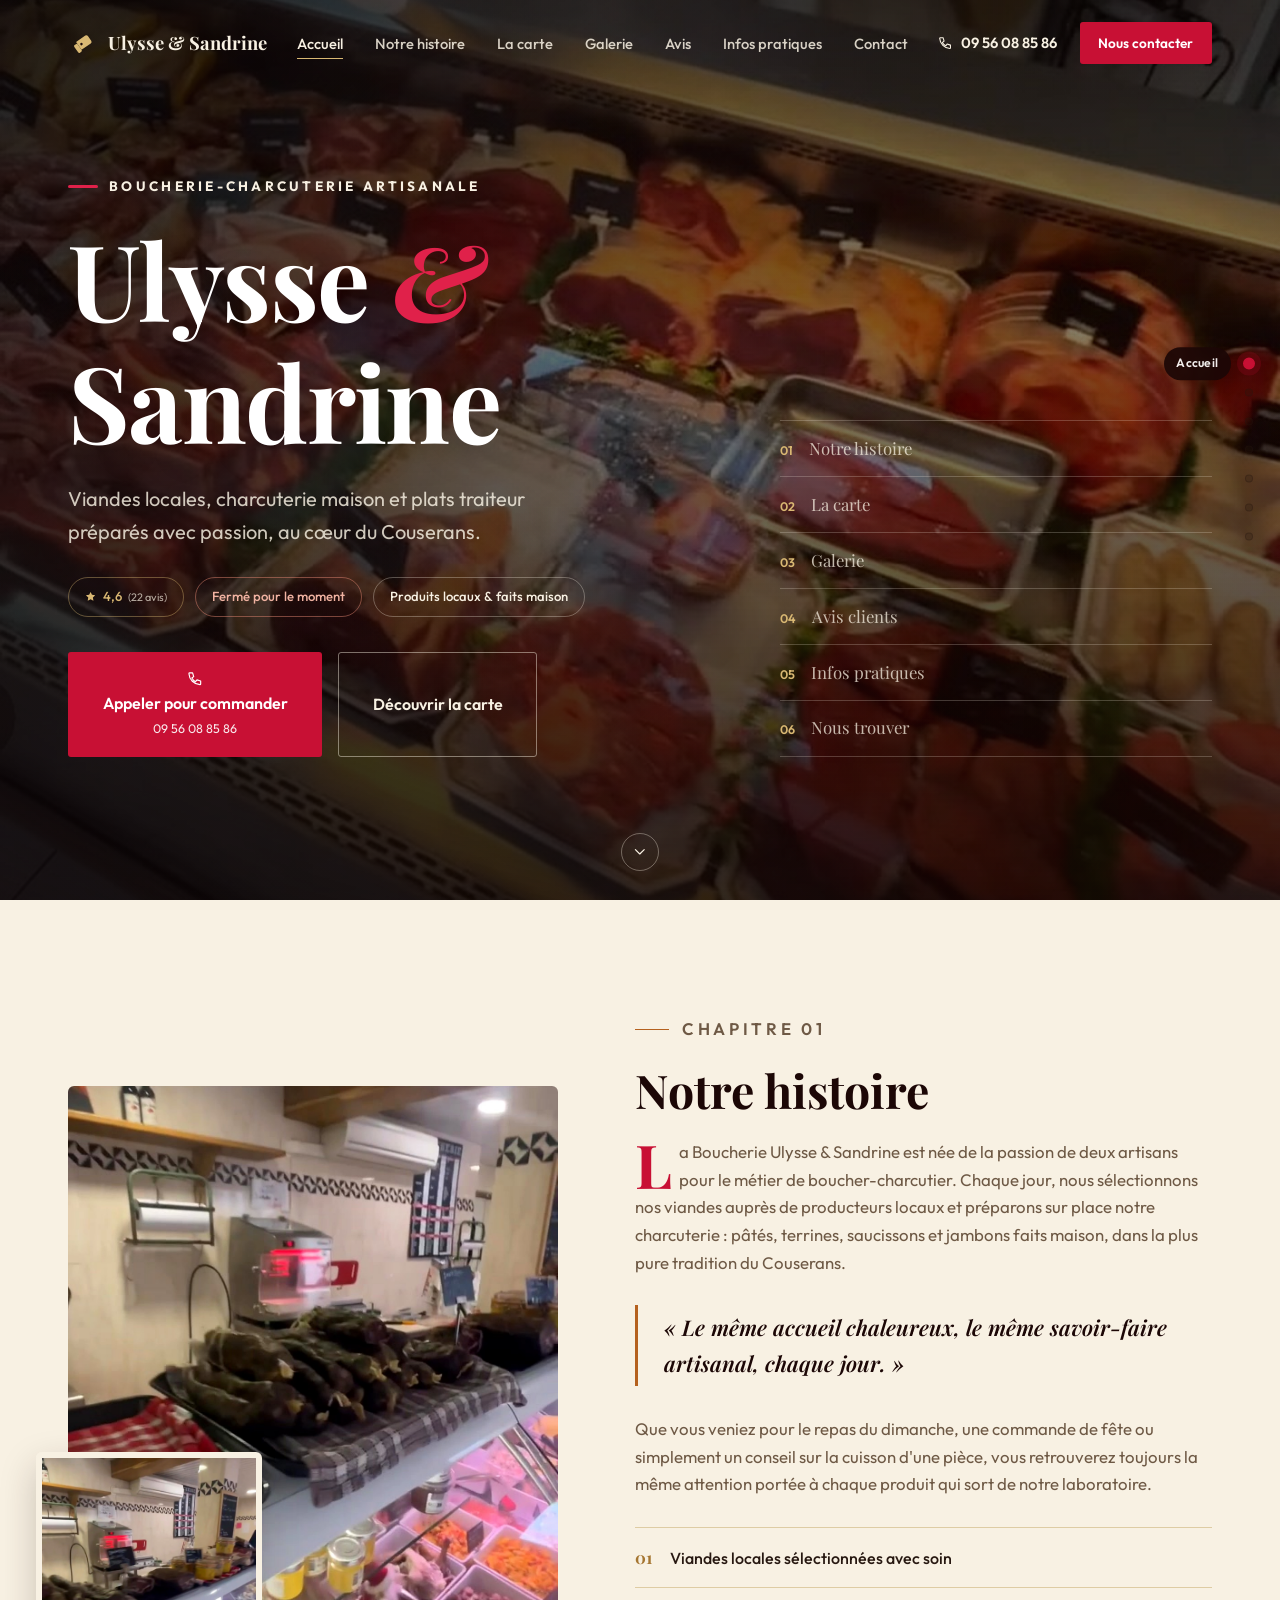
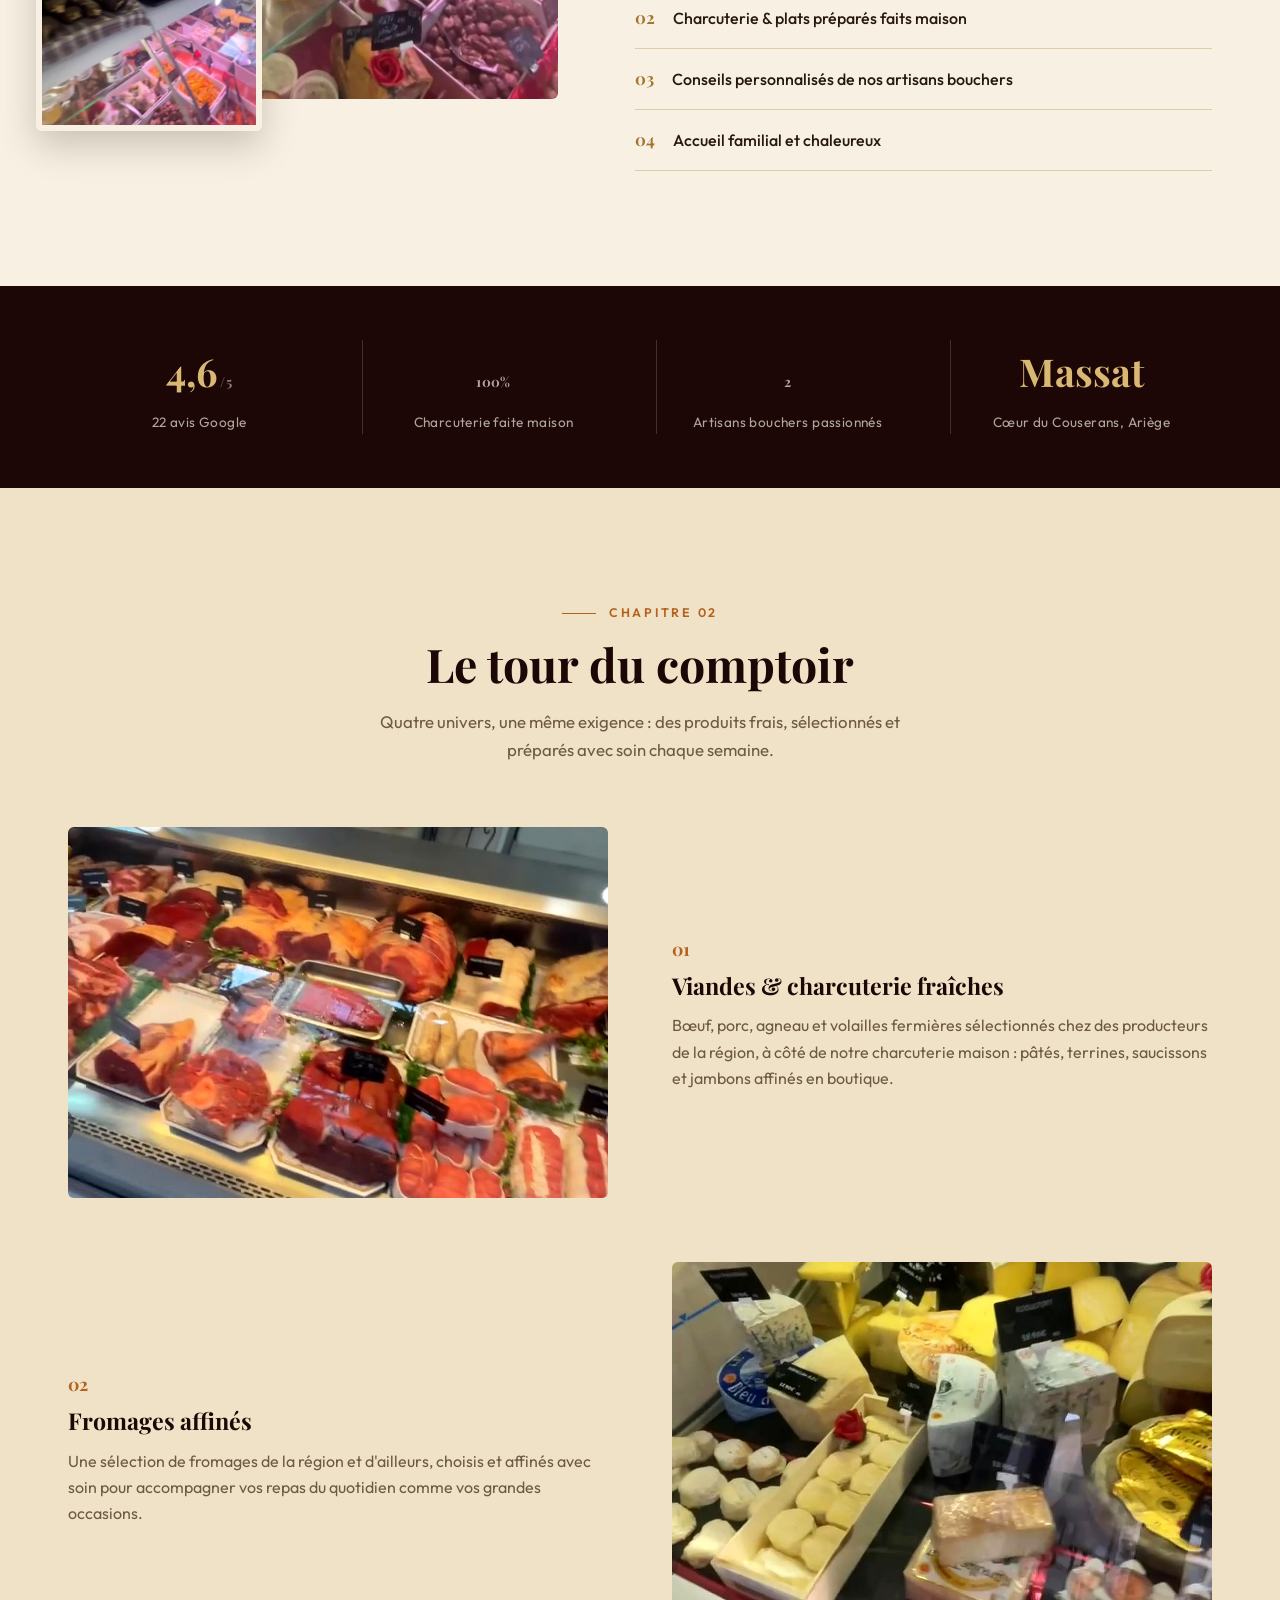
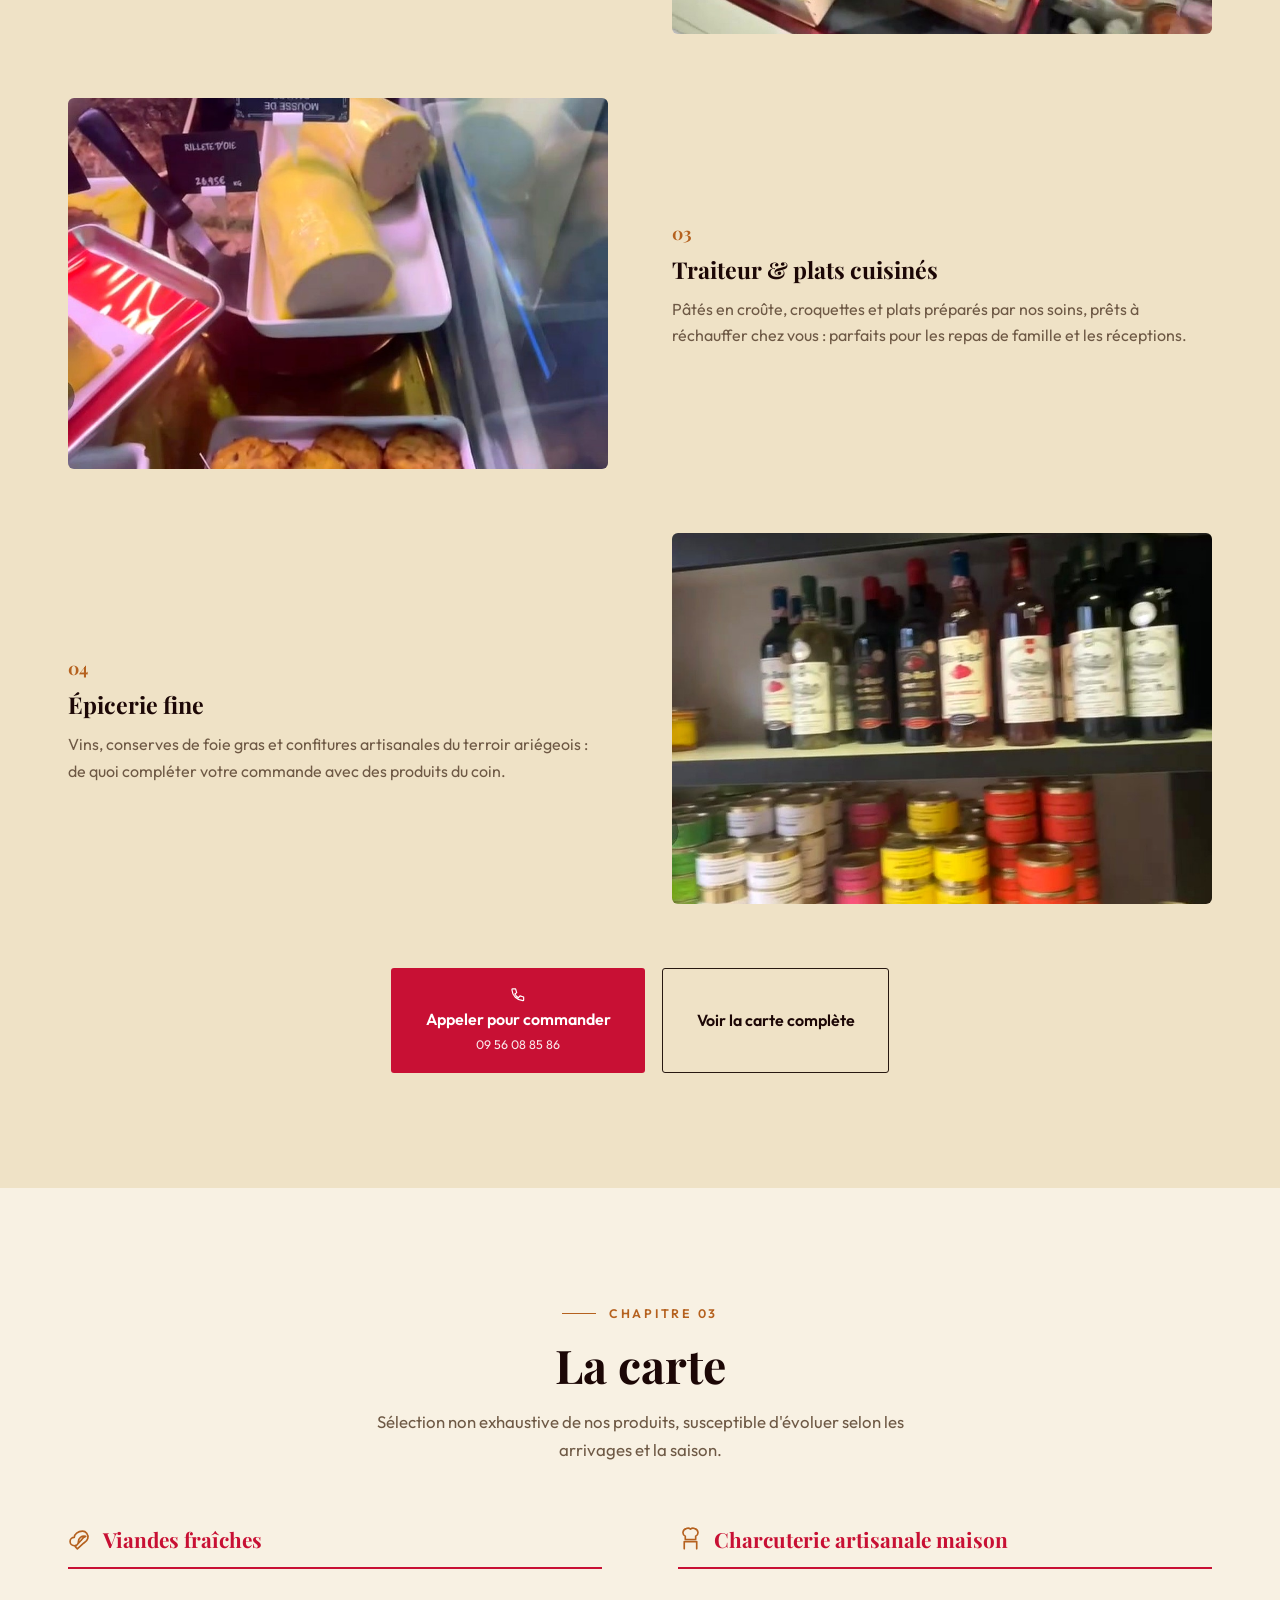
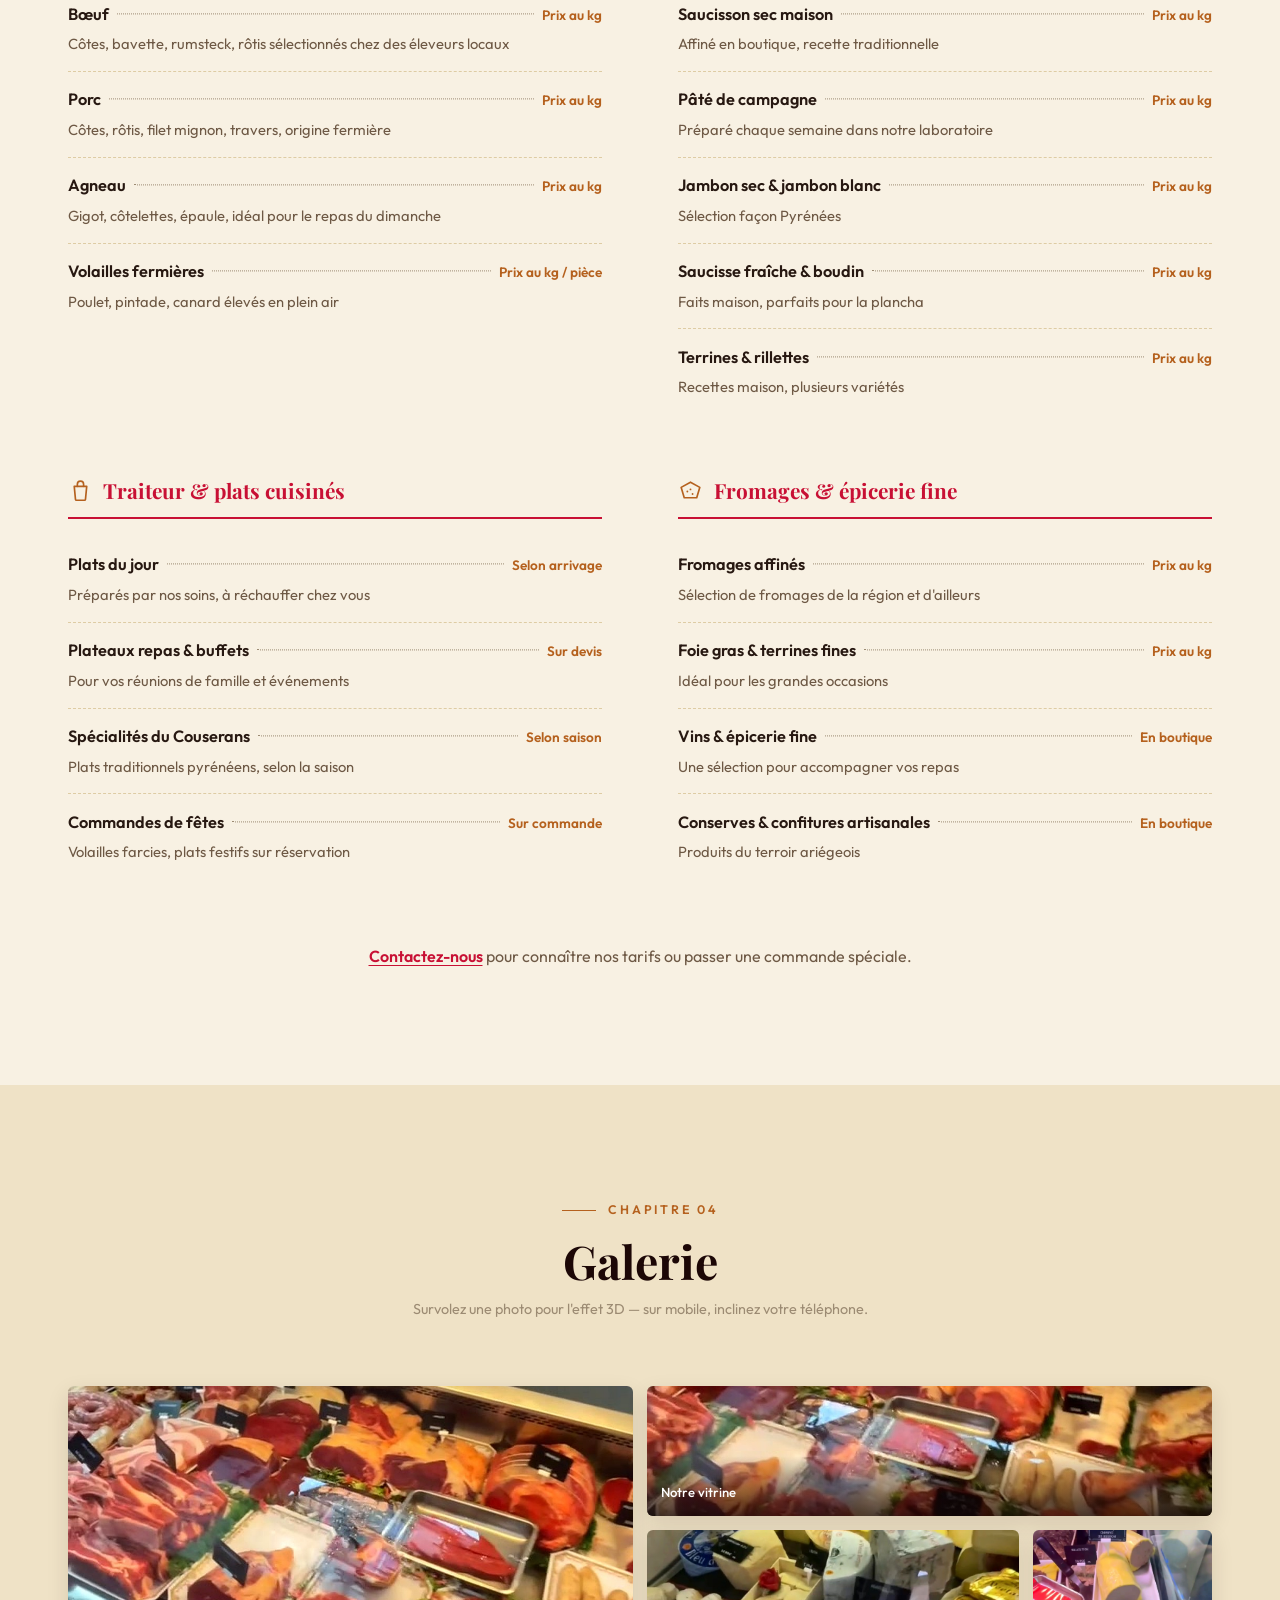
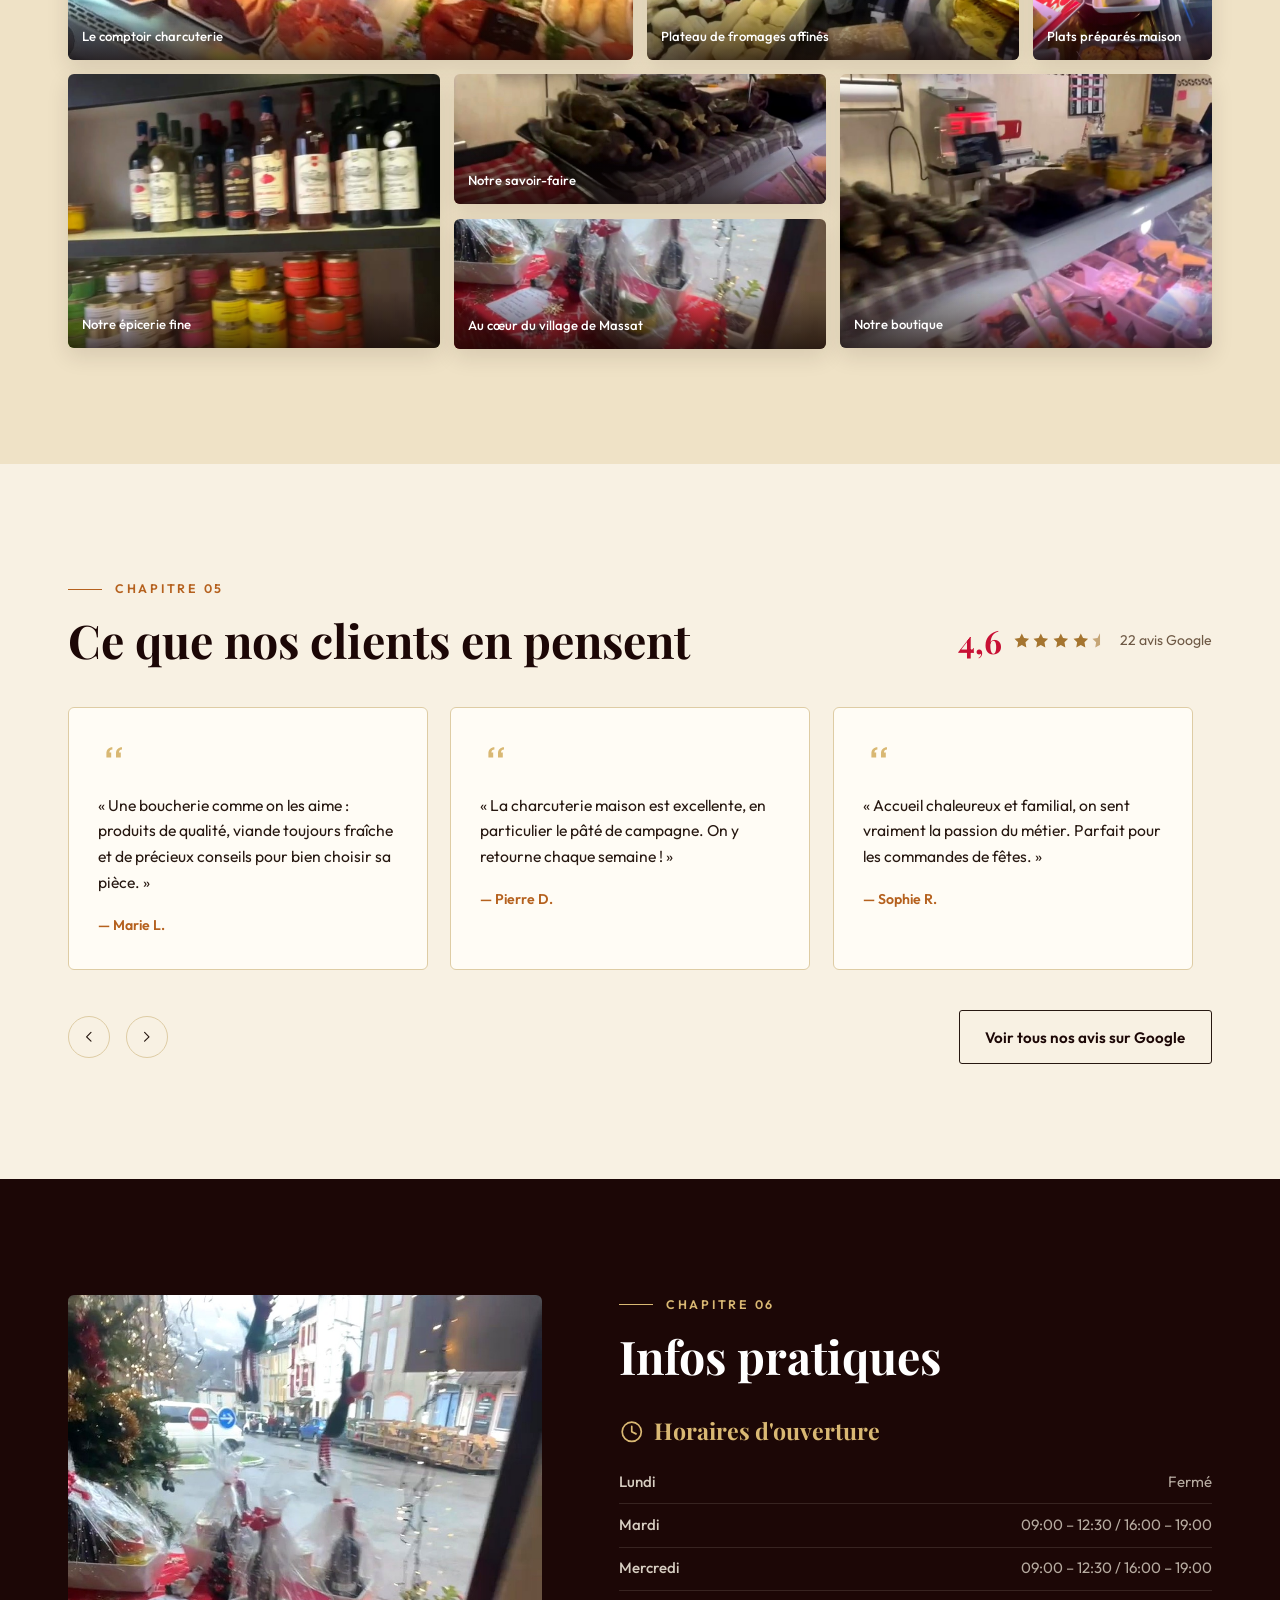
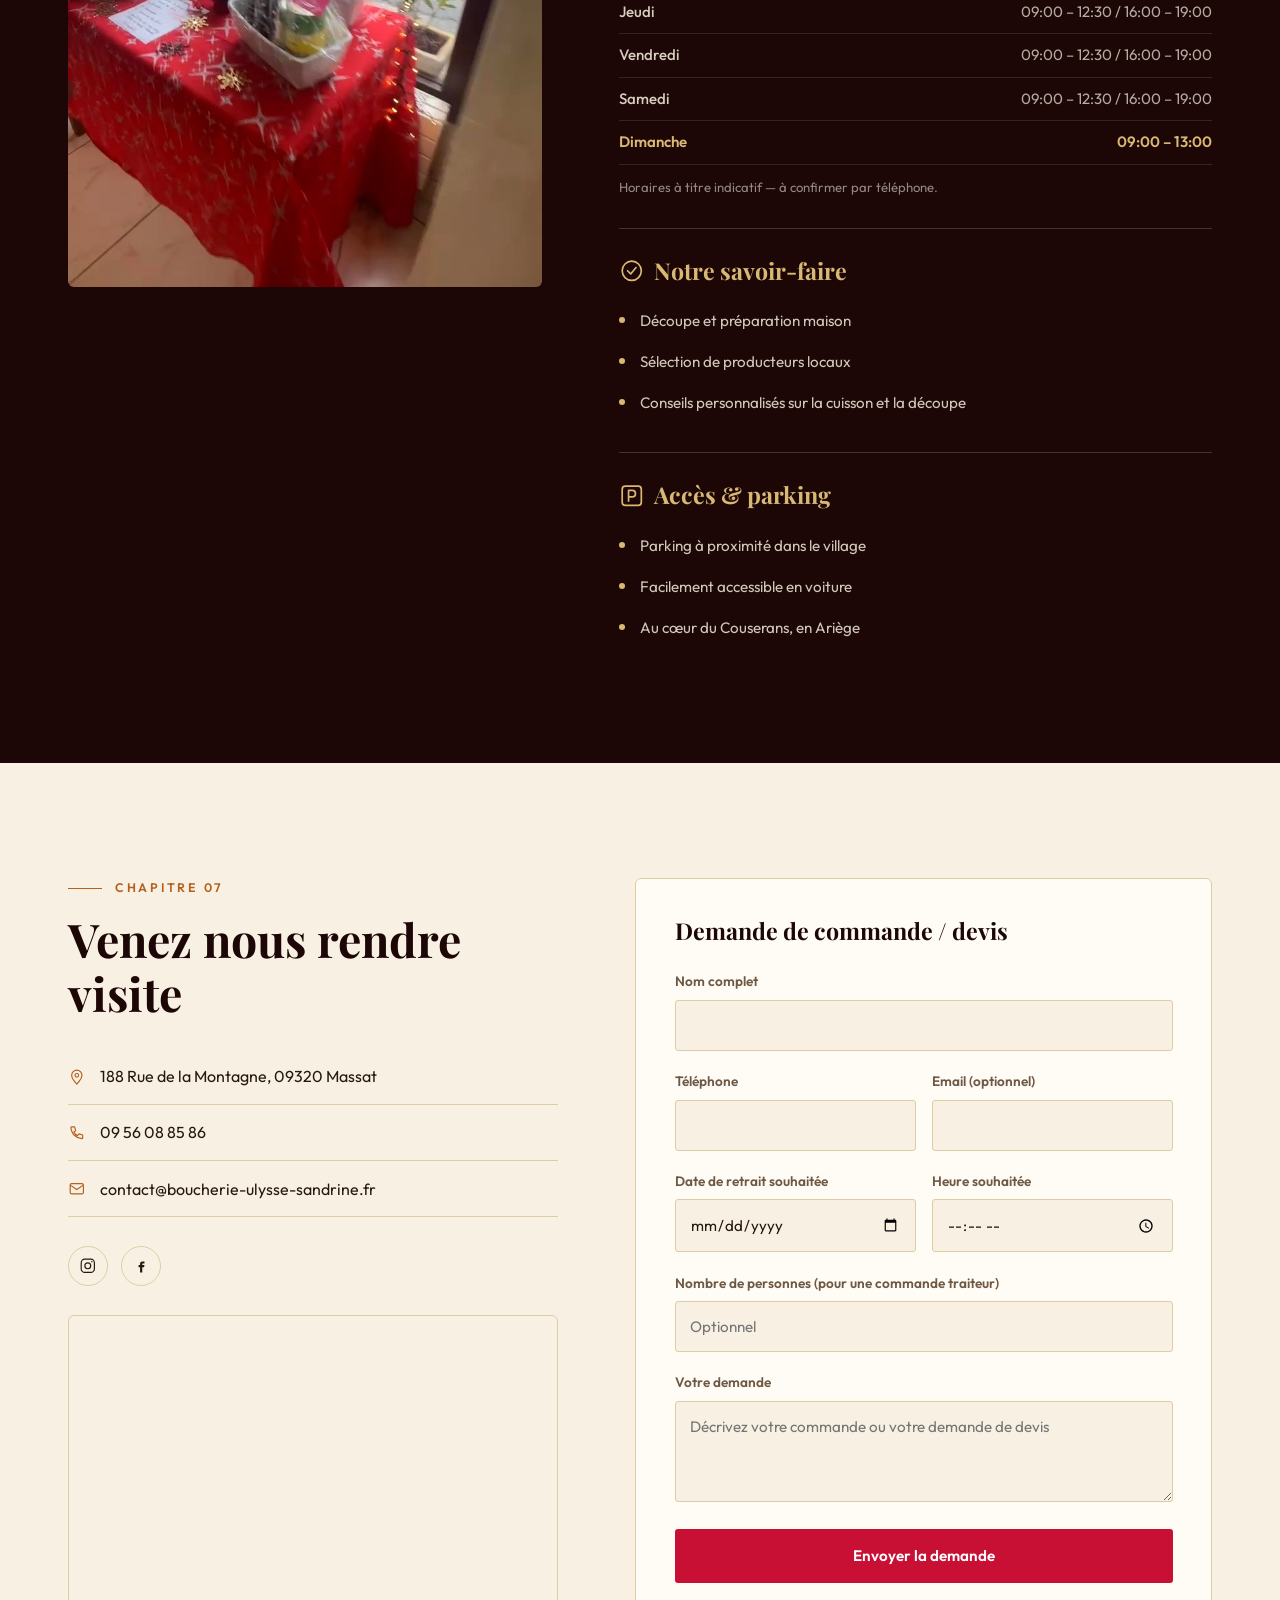
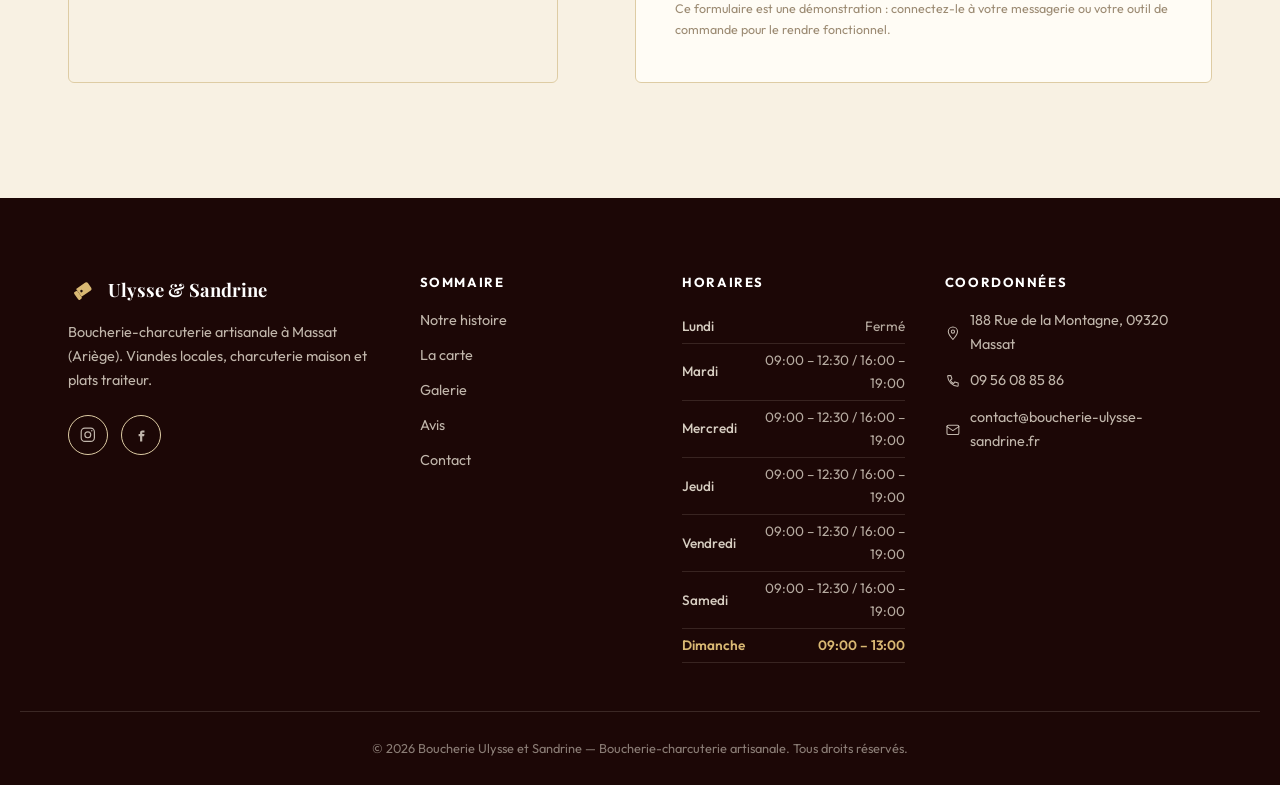
==== commit 2c57b0ae: "Refonte impact : rouge bœuf unifié sur tous les boutons, repère de navigation permanent, effet 3D gy" ====
--- a/index.html
+++ b/index.html
@@ -123,6 +123,16 @@
   </div>
 </header>
 
+<nav class="section-dots" id="section-dots" aria-label="Navigation rapide entre les sections">
+  <a href="#accueil" class="active"><span class="dot-label">Accueil</span></a>
+  <a href="#apropos"><span class="dot-label">Notre histoire</span></a>
+  <a href="#produits"><span class="dot-label">La carte</span></a>
+  <a href="#galerie"><span class="dot-label">Galerie</span></a>
+  <a href="#avis"><span class="dot-label">Avis</span></a>
+  <a href="#infos"><span class="dot-label">Infos pratiques</span></a>
+  <a href="#contact"><span class="dot-label">Contact</span></a>
+</nav>
+
 <main id="main">
 
   <!-- ============ HERO ============ -->
@@ -387,7 +397,11 @@
     <div class="container">
       <p class="chapter-label center" data-reveal>Chapitre 04</p>
       <h2 class="center" data-reveal>Galerie</h2>
-      <p class="gallery-hint center" data-reveal>Survolez une photo (ou touchez-la sur mobile) pour l'effet 3D.</p>
+      <p class="gallery-hint center" data-reveal>Survolez une photo pour l'effet 3D — sur mobile, inclinez votre téléphone.</p>
+      <button class="gyro-prompt" id="gyro-prompt" type="button" hidden>
+        <svg class="icon" aria-hidden="true"><use href="#icon-cleaver"/></svg>
+        Activer l'effet 3D au mouvement
+      </button>
 
       <div class="gallery-collage" data-reveal>
         <figure class="gallery-item gallery-item-photo collage-a">
--- a/css/style.css
+++ b/css/style.css
@@ -28,9 +28,10 @@
   --color-ink-soft: #6E5945;
   --color-ink-faint: #9C8B73;
 
-  --color-primary: #5B1818;
-  --color-primary-dark: #350D0D;
-  --color-primary-light: #7C2A23;
+  --color-primary: #C81034;
+  --color-primary-hover: #9C0C28;
+  --color-primary-dark: #1C0706;
+  --color-primary-light: #E0214A;
   --color-terracotta: #B5611E;
   --color-gold: #A57530;
   --color-gold-light: #D9B873;
@@ -98,10 +99,10 @@
   white-space: nowrap;
 }
 .btn-primary { background: var(--color-primary); color: #fff; }
-.btn-primary:hover { background: var(--color-primary-dark); }
-.btn-call { background: var(--color-terracotta); color: #fff; flex-direction: column; gap: .15rem; padding: .8rem 1.8rem; }
+.btn-primary:hover { background: var(--color-primary-hover); }
+.btn-call { background: var(--color-primary); color: #fff; flex-direction: column; gap: .15rem; padding: .8rem 1.8rem; }
 .btn-call-num { font-weight: 400; font-size: .78rem; opacity: .9; }
-.btn-call:hover { background: #9A4E16; }
+.btn-call:hover { background: var(--color-primary-hover); }
 .btn-outline { background: transparent; color: var(--color-primary-dark); border-color: var(--color-ink); }
 .btn-outline:hover { background: var(--color-ink); color: var(--color-bg); }
 .btn-lg { padding: 1.05rem 2.1rem; font-size: 1rem; }
@@ -130,7 +131,7 @@
 /* ===== Scroll progress ===== */
 .scroll-progress {
   position: fixed; top: 0; left: 0; height: 3px; width: 100%; z-index: 1001;
-  background: var(--color-terracotta); transform-origin: left; transform: scaleX(0);
+  background: var(--color-primary); transform-origin: left; transform: scaleX(0);
 }
 
 /* ===== Header ===== */
@@ -157,7 +158,7 @@
   content: ''; position: absolute; left: 0; bottom: -3px; width: 0; height: 1px;
   background: var(--color-gold-light); transition: width var(--dur-base) var(--ease-out);
 }
-.site-header.scrolled .main-nav a::after { background: var(--color-terracotta); }
+.site-header.scrolled .main-nav a::after { background: var(--color-primary); }
 .main-nav a:hover, .main-nav a.active { opacity: 1; }
 .main-nav a:hover::after, .main-nav a.active::after { width: 100%; }
 
@@ -172,6 +173,38 @@
 .nav-toggle[aria-expanded="true"] span:nth-child(2) { opacity: 0; }
 .nav-toggle[aria-expanded="true"] span:nth-child(3) { transform: translateY(-7px) rotate(-45deg); }
 
+/* ===== Section dots (repère de navigation permanent) ===== */
+.section-dots {
+  position: fixed; right: 1.7rem; top: 50%; transform: translateY(-50%); z-index: 870;
+  display: flex; flex-direction: column; align-items: flex-end; gap: 1.05rem;
+}
+.section-dots a {
+  position: relative; display: flex; align-items: center; justify-content: flex-end;
+  width: 12px; height: 12px;
+}
+.section-dots a::before {
+  content: ''; width: 8px; height: 8px; border-radius: 50%;
+  background: rgba(39, 24, 17, .22); border: 1px solid rgba(39, 24, 17, .3);
+  transition: background-color var(--dur-base) var(--ease-out), border-color var(--dur-base), transform var(--dur-base) var(--ease-out), box-shadow var(--dur-base);
+}
+.section-dots a:hover::before { background: var(--color-primary-light); border-color: var(--color-primary-light); transform: scale(1.25); }
+.section-dots a.active::before {
+  background: var(--color-primary); border-color: var(--color-primary); transform: scale(1.5);
+  box-shadow: 0 0 0 4px rgba(200, 16, 52, .18);
+}
+.dot-label {
+  position: absolute; right: 22px; top: 50%; transform: translateY(-50%) translateX(6px);
+  white-space: nowrap; background: var(--color-primary-dark); color: #fff;
+  font-size: .76rem; font-weight: 600; letter-spacing: .02em; padding: .4rem .8rem;
+  border-radius: 100px; opacity: 0; pointer-events: none;
+  transition: opacity var(--dur-base) var(--ease-out), transform var(--dur-base) var(--ease-out);
+  box-shadow: 0 6px 16px rgba(28, 7, 6, .25);
+}
+.section-dots a:hover .dot-label,
+.section-dots a.active .dot-label { opacity: 1; transform: translateY(-50%) translateX(0); }
+.section-dots a:not(:hover):not(.active) .dot-label { transition-delay: 0s; }
+.section-dots a.active:not(:hover) .dot-label { opacity: .92; }
+
 /* ===== Hero ===== */
 .hero {
   position: relative; min-height: 100svh; display: flex; align-items: center;
@@ -182,8 +215,8 @@
 .hero-veil {
   position: absolute; inset: 0; z-index: 1;
   background:
-    linear-gradient(180deg, rgba(20, 8, 6, .55) 0%, rgba(20, 8, 6, .35) 38%, rgba(20, 8, 6, .72) 100%),
-    linear-gradient(100deg, rgba(20, 8, 6, .65) 0%, rgba(20, 8, 6, .15) 55%);
+    linear-gradient(180deg, rgba(12, 4, 3, .62) 0%, rgba(12, 4, 3, .4) 38%, rgba(12, 4, 3, .82) 100%),
+    linear-gradient(100deg, rgba(12, 4, 3, .72) 0%, rgba(12, 4, 3, .18) 55%);
 }
 .hero-vertical-label {
   position: absolute; right: 1.8rem; top: 50%; transform: translateY(-50%) rotate(180deg);
@@ -195,13 +228,16 @@
   display: grid; grid-template-columns: 1.5fr 1fr; gap: 4rem; align-items: end; padding-top: 7rem; padding-bottom: 5rem;
 }
 .eyebrow {
-  font-size: .85rem; font-weight: 600; letter-spacing: .2em; text-transform: uppercase;
-  color: var(--color-gold-light); margin-bottom: 1.1rem;
-}
+  display: flex; align-items: center; gap: .7rem;
+  font-size: .85rem; font-weight: 700; letter-spacing: .24em; text-transform: uppercase;
+  color: var(--color-bg); margin-bottom: 1.3rem;
+}
+.eyebrow::before { content: ''; width: 30px; height: 3px; border-radius: 2px; background: var(--color-primary-light); flex: none; }
 .hero-content h1 {
-  font-size: clamp(3rem, 7.5vw, 6rem); color: #fff; letter-spacing: -.01em; margin-bottom: 1.3rem;
-}
-.hero-content h1 em { color: var(--color-gold-light); font-style: italic; }
+  font-size: clamp(3.2rem, 8.5vw, 6.6rem); color: #fff; letter-spacing: -.015em; margin-bottom: 1.3rem;
+  text-shadow: 0 4px 36px rgba(0, 0, 0, .35);
+}
+.hero-content h1 em { color: var(--color-primary-light); font-style: italic; }
 .hero-subtitle { font-size: clamp(1.05rem, 1.6vw, 1.25rem); color: rgba(248, 241, 227, .82); max-width: 480px; margin-bottom: 1.8rem; }
 
 .hero-badges { display: flex; flex-wrap: wrap; gap: .7rem; margin-bottom: 2.2rem; }
@@ -313,6 +349,16 @@
 /* ===== Gallery ===== */
 .gallery { padding: var(--space-section) 0; background: var(--color-bg-alt); }
 .gallery-hint { color: var(--color-ink-faint); font-size: .9rem; margin-top: .6rem; }
+.gyro-prompt {
+  display: flex; width: fit-content; align-items: center; gap: .6rem; margin: 1.1rem auto 0;
+  background: var(--color-primary); color: #fff; font-weight: 600; font-size: .85rem;
+  padding: .7rem 1.3rem; border-radius: 100px; box-shadow: 0 8px 20px rgba(200, 16, 52, .3);
+  animation: gyro-prompt-pulse 2.2s ease-in-out infinite;
+}
+.gyro-prompt[hidden] { display: none; }
+.gyro-prompt .icon { width: 1.1em; height: 1.1em; }
+@keyframes gyro-prompt-pulse { 0%, 100% { transform: scale(1); } 50% { transform: scale(1.04); } }
+@media (prefers-reduced-motion: reduce) { .gyro-prompt { animation: none; } }
 .gallery-collage {
   margin-top: clamp(2.5rem, 5vw, 4rem); display: grid; grid-template-columns: repeat(6, 1fr);
   grid-auto-rows: 130px; gap: .9rem;
@@ -416,7 +462,7 @@
   width: 100%; padding: .75rem .9rem; border: 1px solid var(--color-border); border-radius: var(--radius-sm);
   background: var(--color-bg); font-size: .95rem; transition: border-color var(--dur-base), box-shadow var(--dur-base);
 }
-.form-row input:focus, .form-row textarea:focus { outline: none; border-color: var(--color-primary); box-shadow: 0 0 0 3px rgba(91, 24, 24, .12); }
+.form-row input:focus, .form-row textarea:focus { outline: none; border-color: var(--color-primary); box-shadow: 0 0 0 3px rgba(200, 16, 52, .15); }
 .form-success { margin-top: 1rem; padding: .9rem 1rem; background: #E5F1DD; color: #2F5320; border-radius: var(--radius-sm); font-size: .9rem; }
 .form-note { font-size: .78rem; color: var(--color-ink-faint); margin-top: 1rem; }
 
@@ -444,17 +490,18 @@
 
 .float-call {
   display: none; position: fixed; right: 1.5rem; bottom: 1.5rem; z-index: 850;
-  width: 56px; height: 56px; border-radius: 50%; background: var(--color-terracotta); color: #fff;
-  align-items: center; justify-content: center; box-shadow: 0 10px 26px rgba(91, 24, 24, .35);
+  width: 56px; height: 56px; border-radius: 50%; background: var(--color-primary); color: #fff;
+  align-items: center; justify-content: center; box-shadow: 0 10px 26px rgba(200, 16, 52, .4);
 }
 .float-call .icon { width: 1.4em; height: 1.4em; }
 
 .back-to-top {
   position: fixed; right: 1.5rem; bottom: 1.5rem; z-index: 840;
-  width: 46px; height: 46px; border-radius: 50%; background: var(--color-primary-dark); color: #fff;
-  display: flex; align-items: center; justify-content: center; transition: opacity var(--dur-base), transform var(--dur-base);
-  box-shadow: 0 8px 20px rgba(39, 24, 17, .3);
-}
+  width: 46px; height: 46px; border-radius: 50%; background: var(--color-primary); color: #fff;
+  display: flex; align-items: center; justify-content: center; transition: opacity var(--dur-base), transform var(--dur-base), background-color var(--dur-base);
+  box-shadow: 0 8px 20px rgba(200, 16, 52, .35);
+}
+.back-to-top:hover { background: var(--color-primary-hover); }
 .back-to-top[hidden] { display: none; }
 
 /* ===== Reveal-on-scroll ===== */
@@ -466,6 +513,7 @@
    Responsive
    ========================================================================== */
 @media (max-width: 1080px) {
+  .section-dots { display: none; }
   .hero-layout { grid-template-columns: 1fr; gap: 3rem; }
   .hero-index { display: none; }
   .story-grid, .pratique-grid, .contact-grid { grid-template-columns: 1fr; }
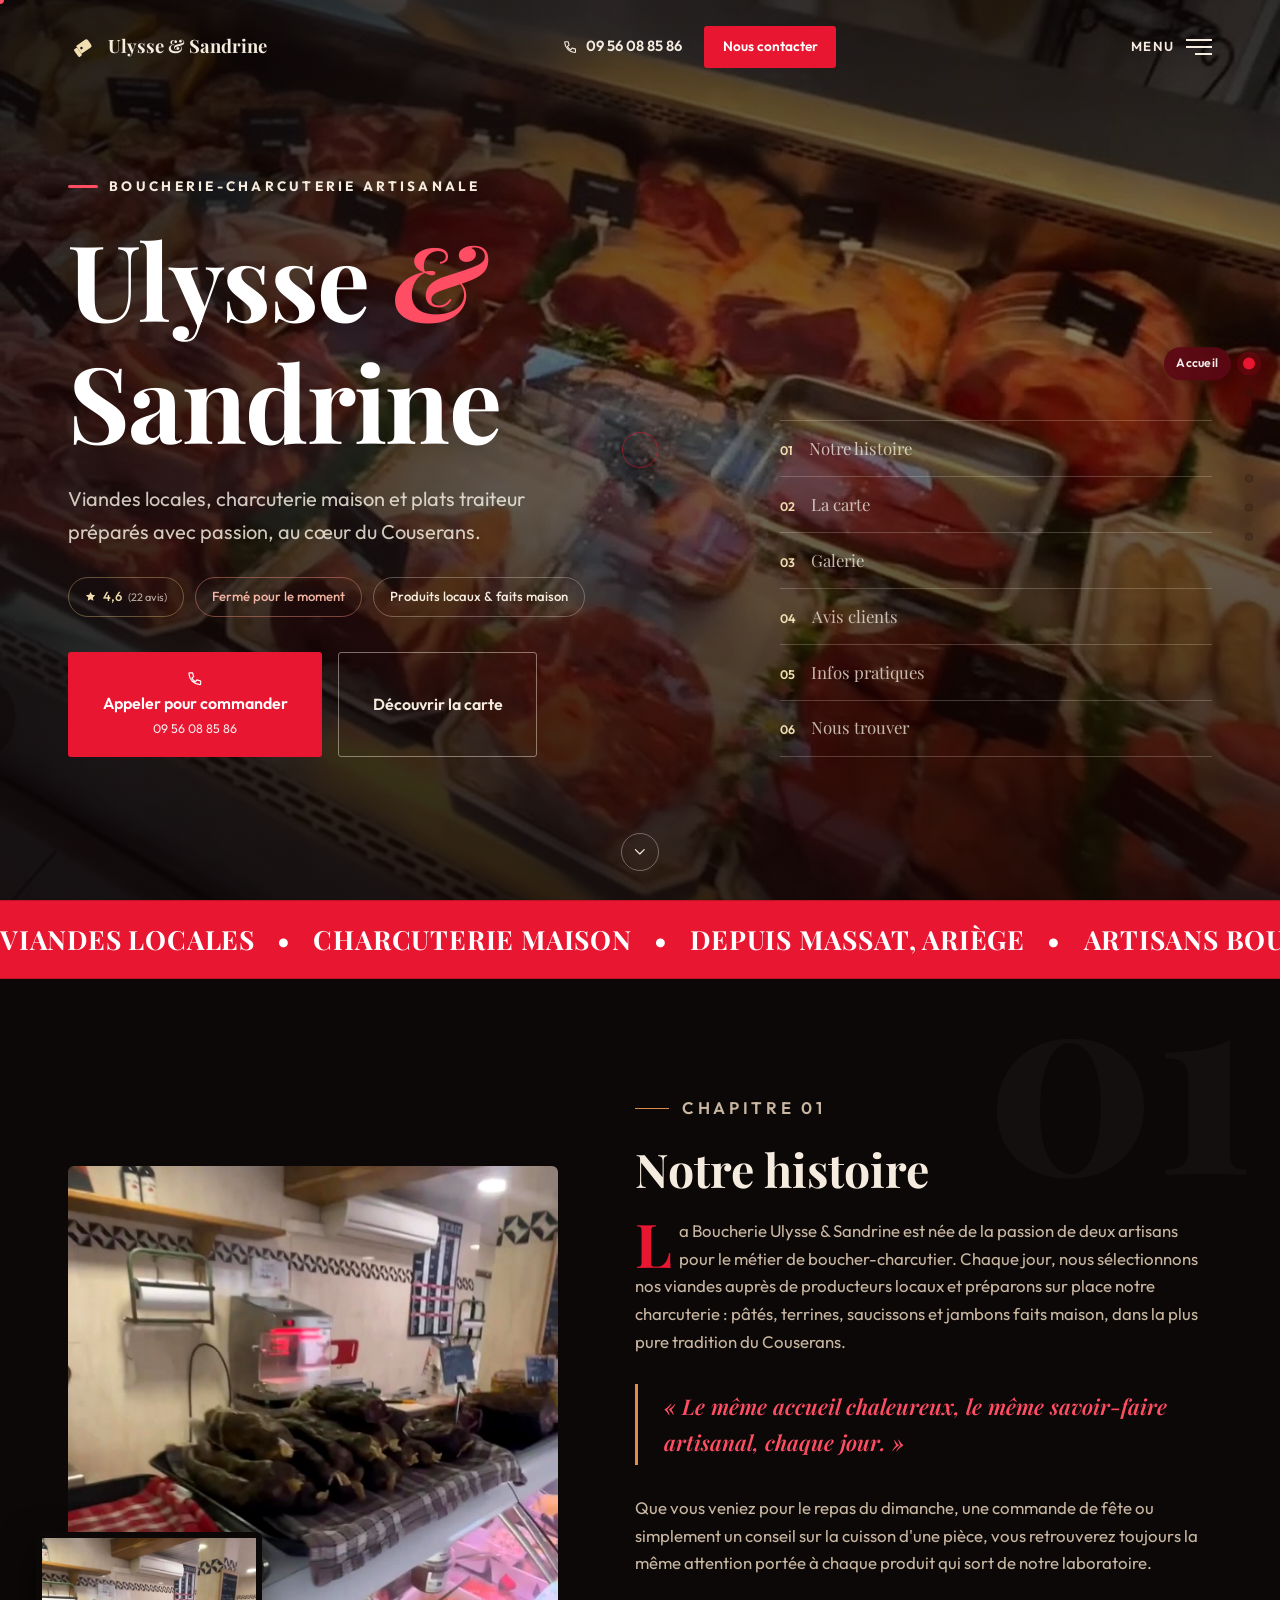
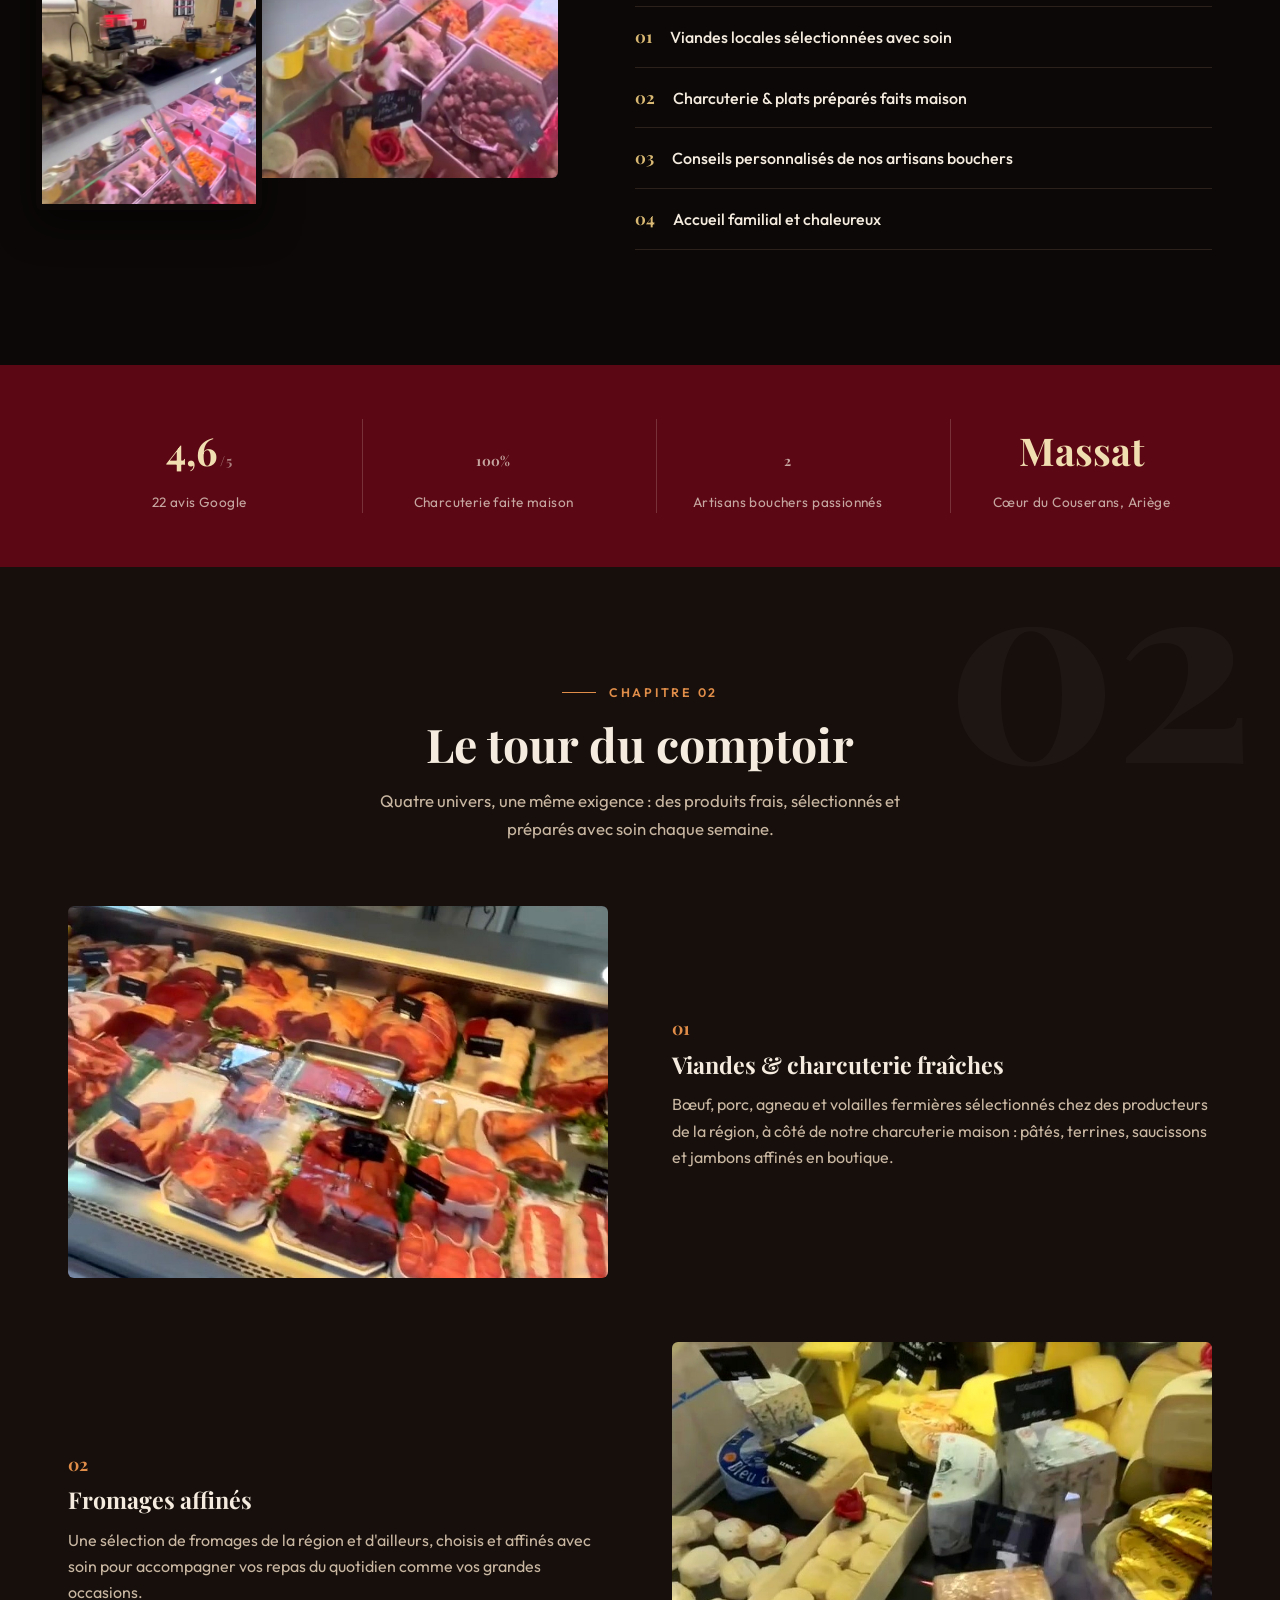
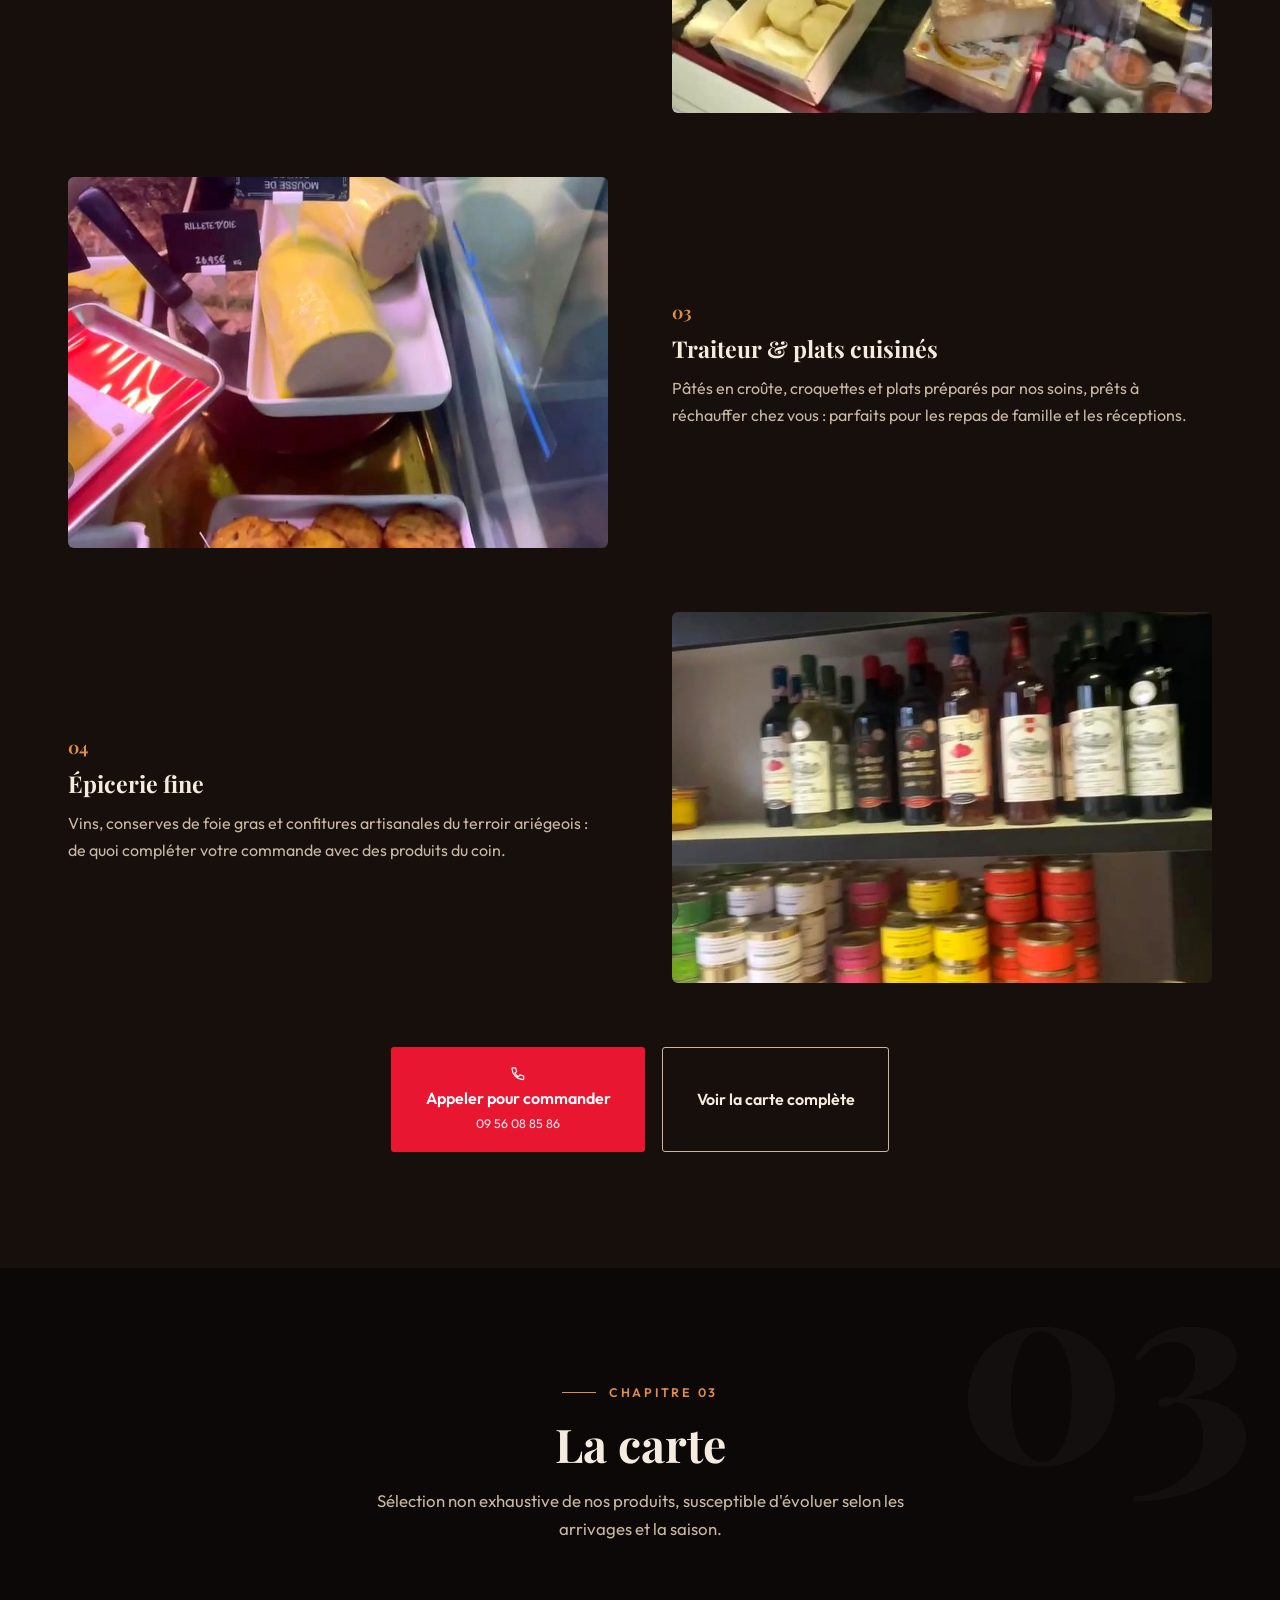
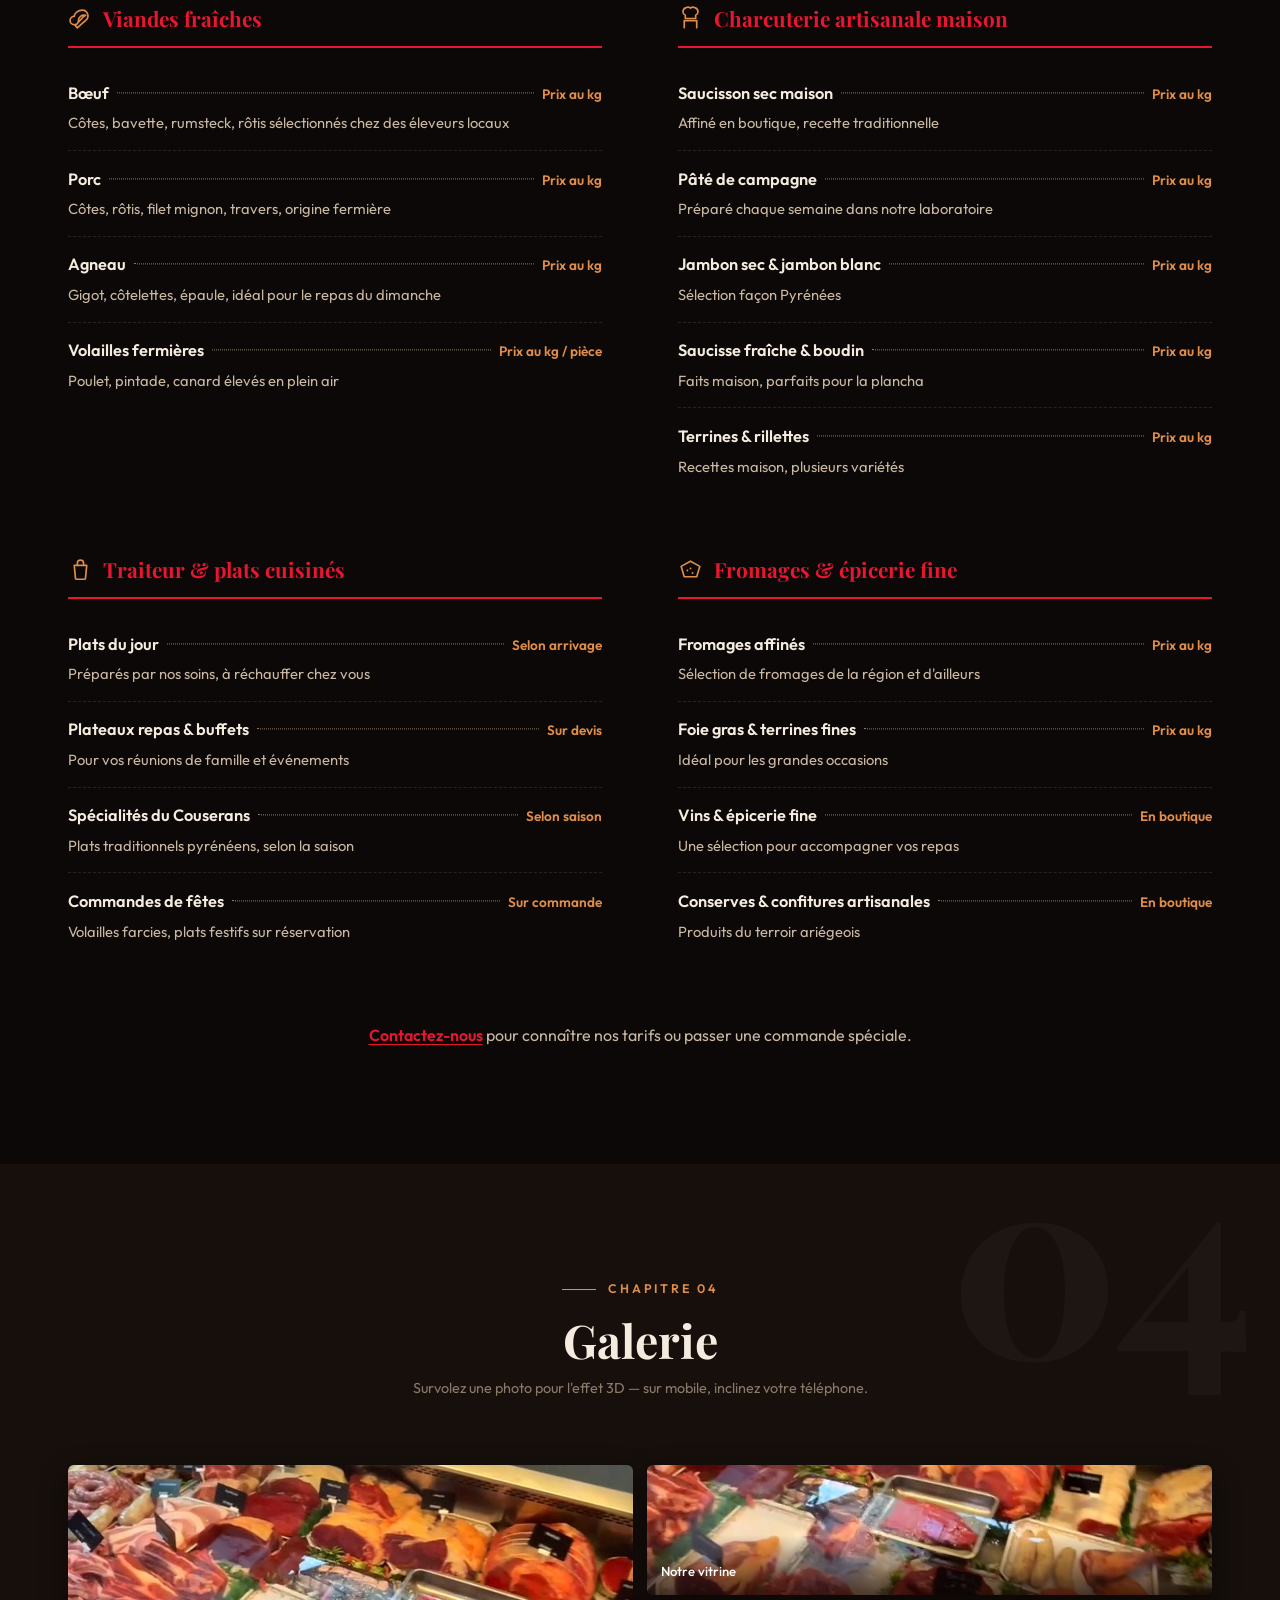
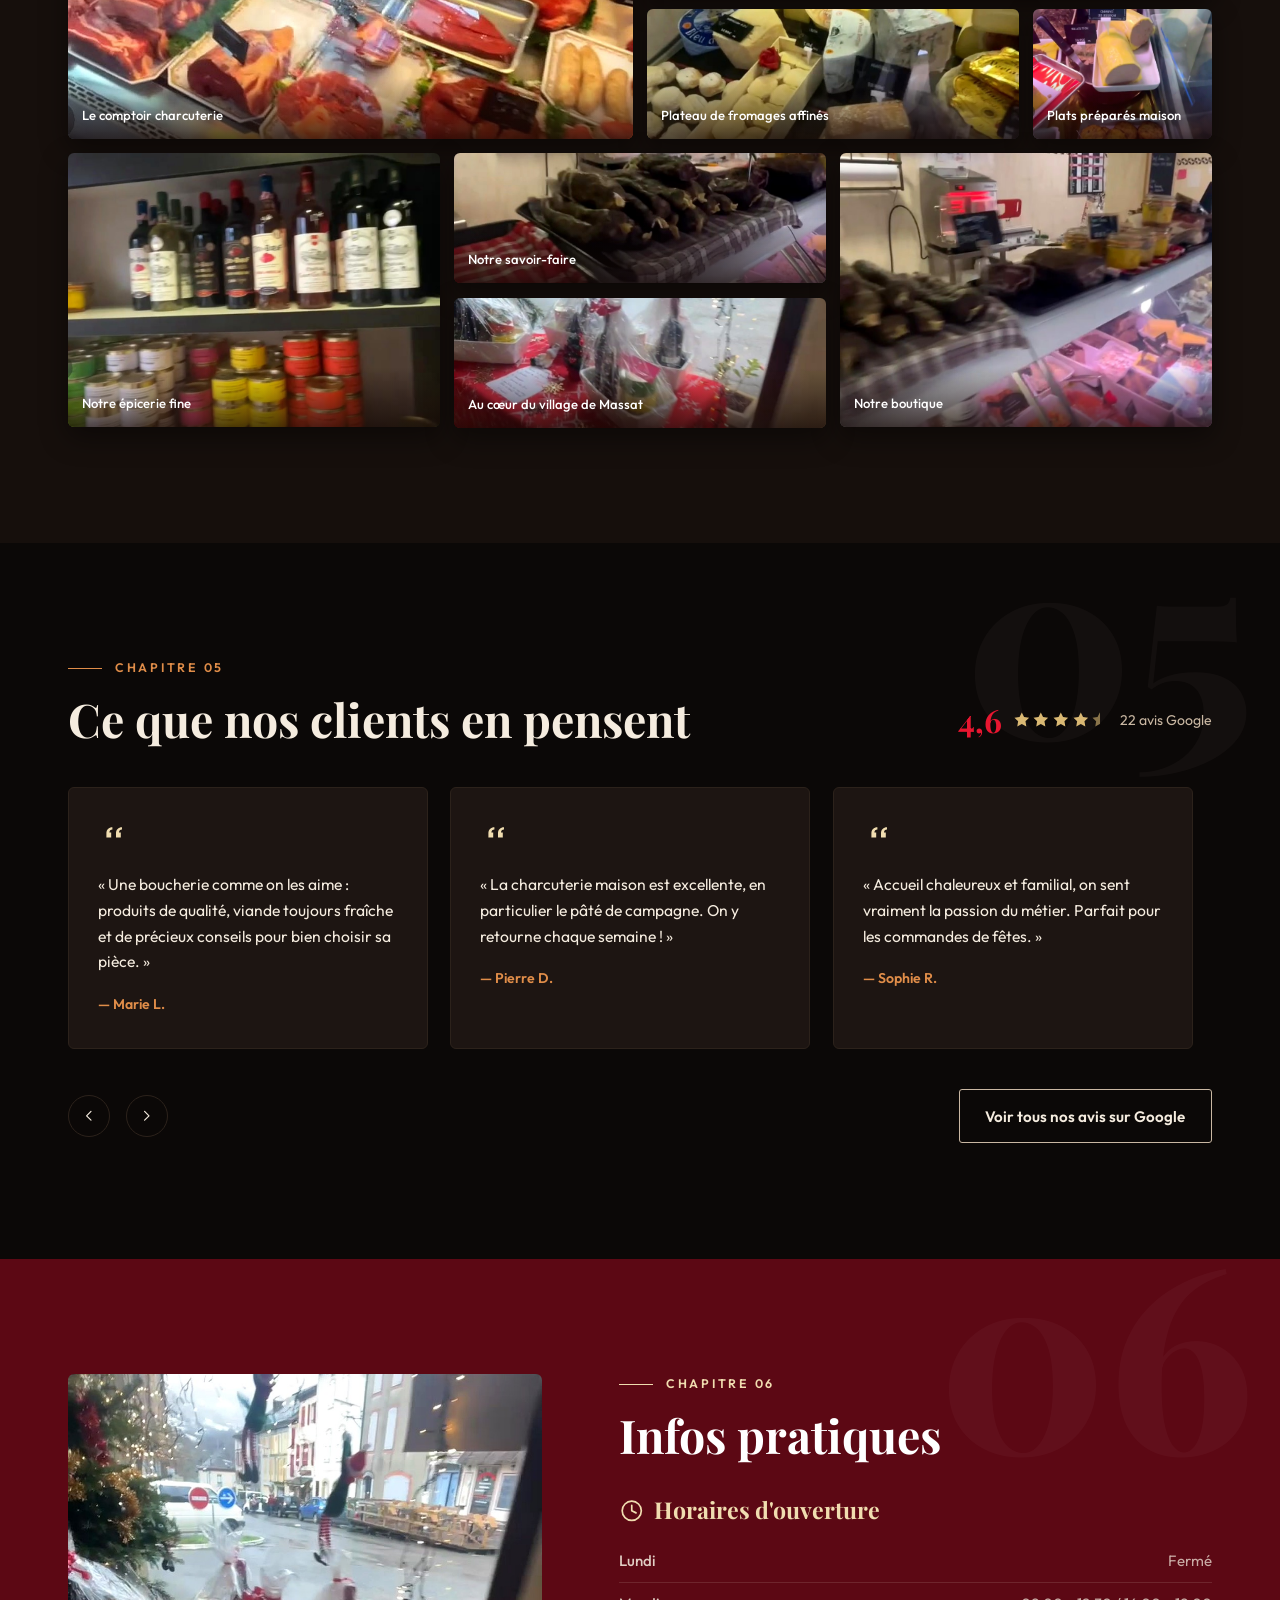
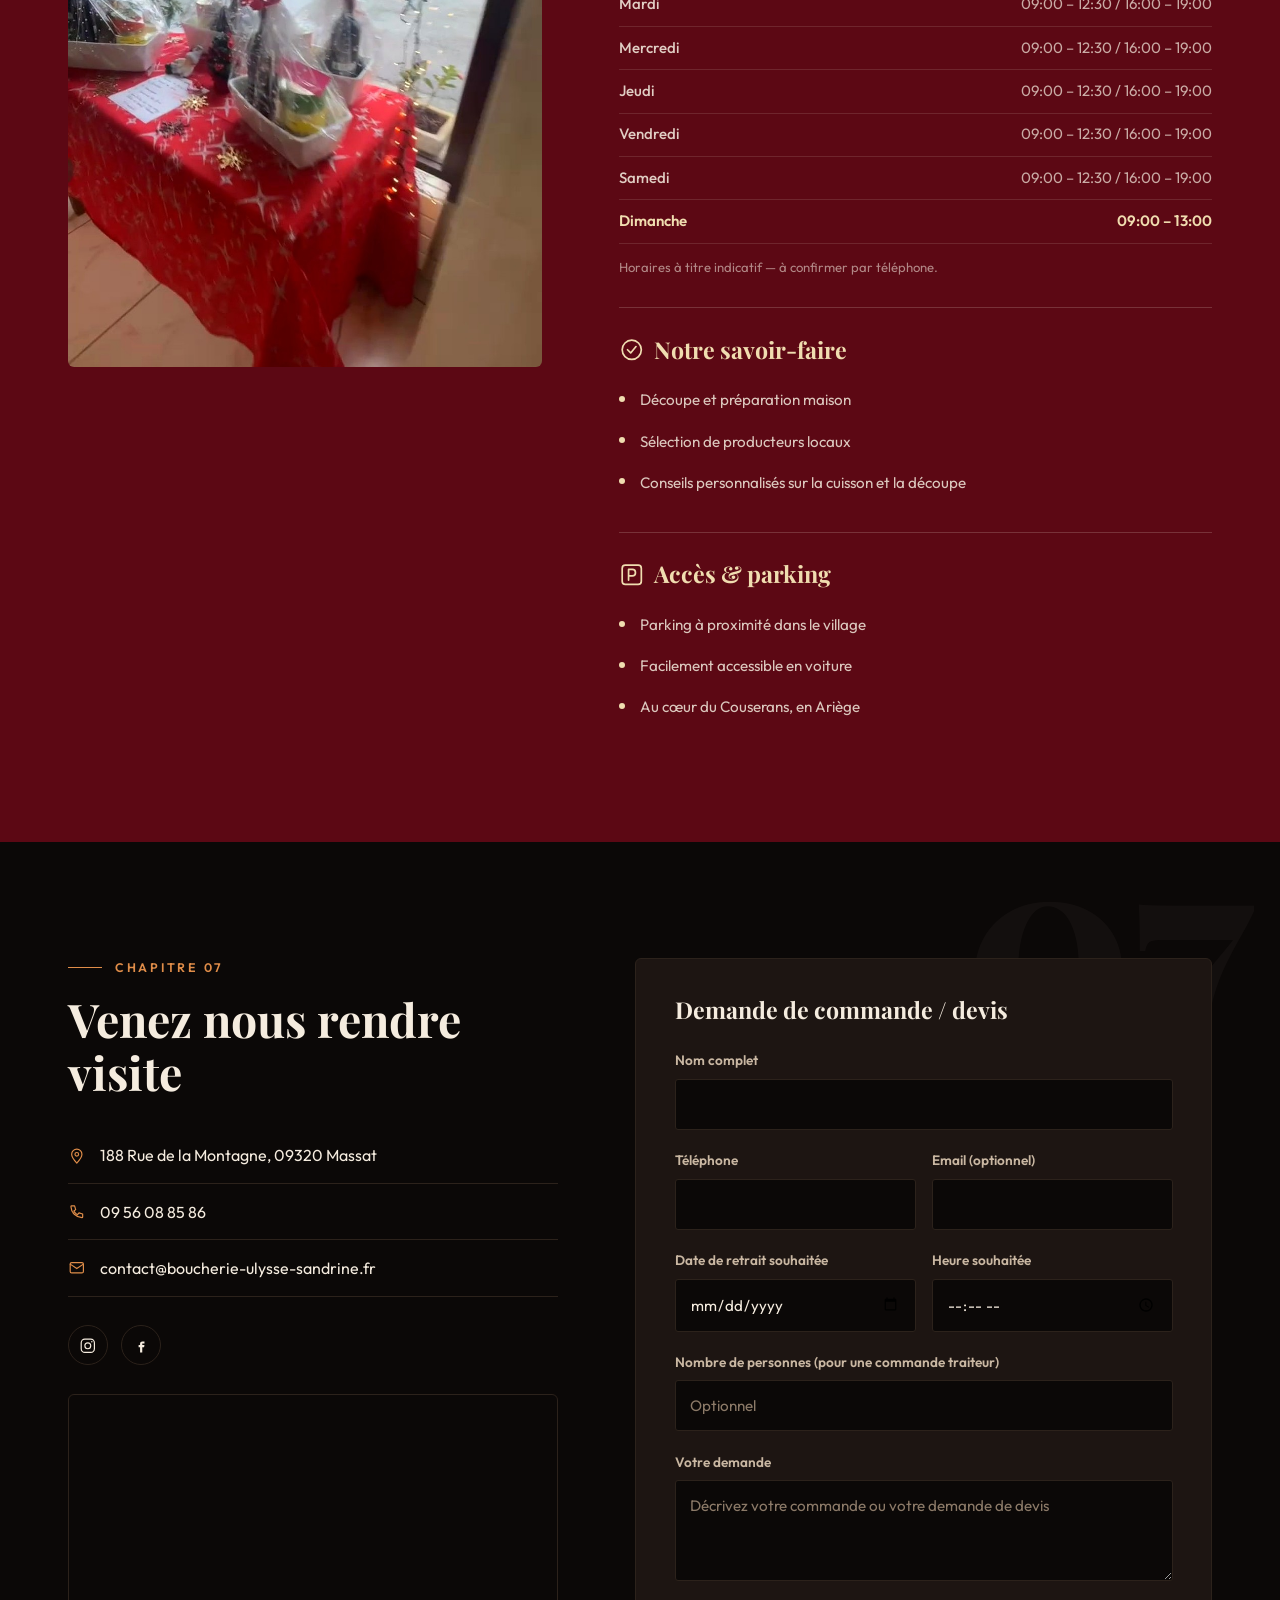
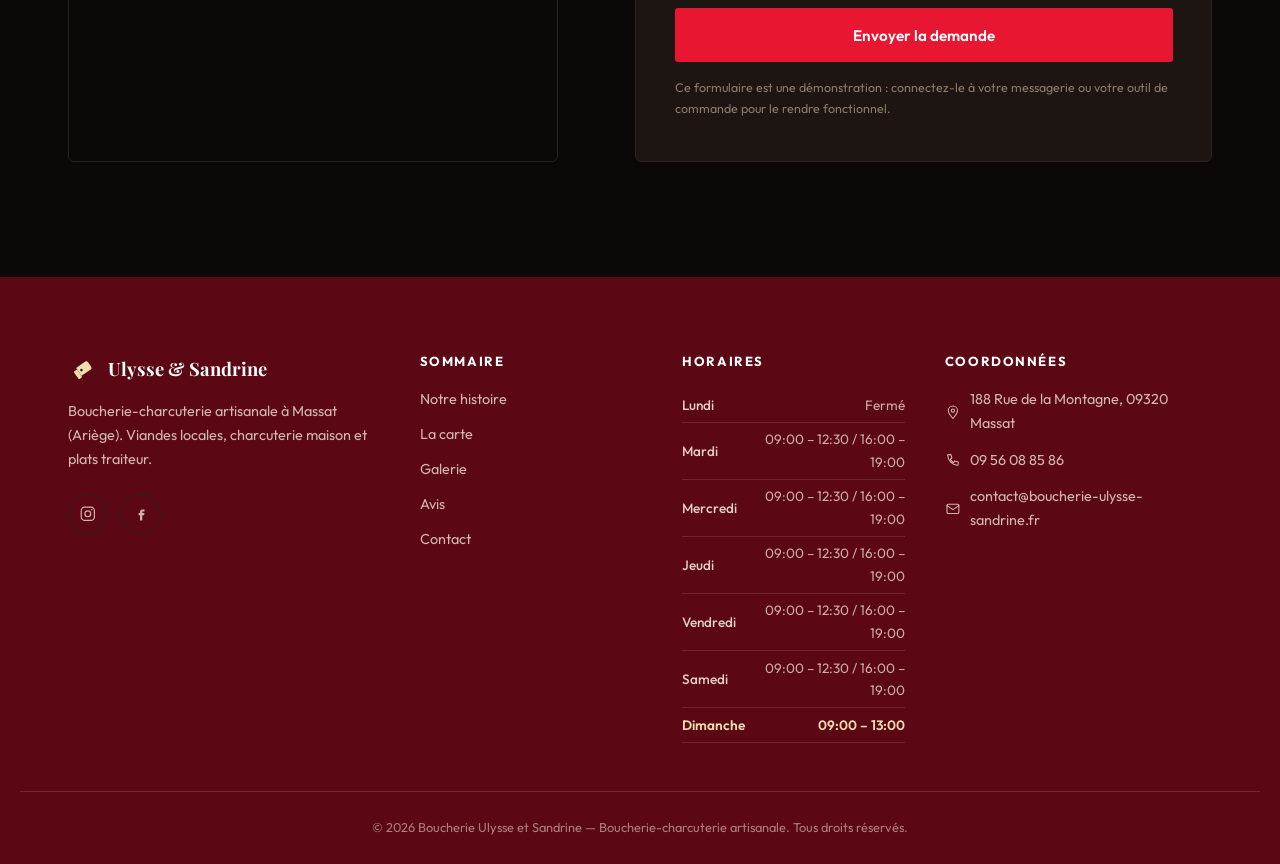
==== commit 95871123: "Refonte complète en thème sombre premium avec nouveaux éléments interactifs Nouvelle palette dark "a" ====
--- a/index.html
+++ b/index.html
@@ -5,12 +5,12 @@
 <meta name="viewport" content="width=device-width, initial-scale=1.0">
 <title>Boucherie Ulysse &amp; Sandrine — Boucherie-Charcuterie Artisanale à Massat (Ariège)</title>
 <meta name="description" content="Boucherie Ulysse et Sandrine, boucherie-charcuterie artisanale à Massat, en Ariège. Viandes locales, charcuterie maison, plats traiteur et épicerie fine. Note 4,6/5 sur 22 avis Google.">
-<meta name="theme-color" content="#4A1212">
+<meta name="theme-color" content="#0B0807">
 <link rel="icon" href="assets/favicon.svg" type="image/svg+xml">
 <link rel="preconnect" href="https://fonts.googleapis.com">
 <link rel="preconnect" href="https://fonts.gstatic.com" crossorigin>
 <link href="https://fonts.googleapis.com/css2?family=Playfair+Display:ital,wght@0,600;0,700;0,800;1,500;1,600&family=Outfit:wght@400;500;600;700&display=swap" rel="stylesheet">
-<link rel="stylesheet" href="css/style.css?v=9">
+<link rel="stylesheet" href="css/style.css?v=10">
 <style>
 /* Critical inline styles — keep the preloader correct even if the external CSS is momentarily cached/stale */
 .preloader{position:fixed;inset:0;z-index:9999;display:flex;flex-direction:column;align-items:center;justify-content:center;gap:20px;background:radial-gradient(circle at 50% 35%,#3A0F0F,#1B0707 70%);color:#fff;transition:opacity .7s ease,visibility .7s ease}
@@ -99,13 +99,13 @@
 
     <nav class="main-nav" id="main-nav">
       <ul>
-        <li><a href="#accueil">Accueil</a></li>
-        <li><a href="#apropos">Notre histoire</a></li>
-        <li><a href="#produits">La carte</a></li>
-        <li><a href="#galerie">Galerie</a></li>
-        <li><a href="#avis">Avis</a></li>
-        <li><a href="#infos">Infos pratiques</a></li>
-        <li><a href="#contact">Contact</a></li>
+        <li><a href="#accueil"><span class="hero-index-num">00</span>Accueil</a></li>
+        <li><a href="#apropos"><span class="hero-index-num">01</span>Notre histoire</a></li>
+        <li><a href="#produits"><span class="hero-index-num">02</span>La carte</a></li>
+        <li><a href="#galerie"><span class="hero-index-num">03</span>Galerie</a></li>
+        <li><a href="#avis"><span class="hero-index-num">04</span>Avis</a></li>
+        <li><a href="#infos"><span class="hero-index-num">05</span>Infos pratiques</a></li>
+        <li><a href="#contact"><span class="hero-index-num">06</span>Contact</a></li>
       </ul>
     </nav>
 
@@ -118,7 +118,8 @@
     </div>
 
     <button class="nav-toggle" id="nav-toggle" aria-label="Ouvrir le menu" aria-expanded="false" aria-controls="main-nav">
-      <span></span><span></span><span></span>
+      <span class="nav-toggle-label">Menu</span>
+      <span class="nav-toggle-box"><span></span><span></span><span></span></span>
     </button>
   </div>
 </header>
@@ -133,6 +134,9 @@
   <a href="#contact"><span class="dot-label">Contact</span></a>
 </nav>
 
+<div class="cursor-dot" id="cursor-dot" aria-hidden="true"></div>
+<div class="cursor-ring" id="cursor-ring" aria-hidden="true"></div>
+
 <main id="main">
 
   <!-- ============ HERO ============ -->
@@ -186,8 +190,21 @@
     </a>
   </section>
 
+  <div class="marquee" aria-hidden="true">
+    <div class="marquee-track">
+      <span>Viandes locales</span><span class="marquee-dot">•</span>
+      <span>Charcuterie maison</span><span class="marquee-dot">•</span>
+      <span>Depuis Massat, Ariège</span><span class="marquee-dot">•</span>
+      <span>Artisans bouchers passionnés</span><span class="marquee-dot">•</span>
+      <span>Viandes locales</span><span class="marquee-dot">•</span>
+      <span>Charcuterie maison</span><span class="marquee-dot">•</span>
+      <span>Depuis Massat, Ariège</span><span class="marquee-dot">•</span>
+      <span>Artisans bouchers passionnés</span><span class="marquee-dot">•</span>
+    </div>
+  </div>
+
   <!-- ============ NOTRE HISTOIRE ============ -->
-  <section class="story" id="apropos">
+  <section class="story" id="apropos" data-chapter="01">
     <div class="container story-grid">
       <div class="story-media" data-reveal>
         <img src="assets/photos/boucherie-savoir-faire-charcuterie.jpg" alt="Charcuterie suspendue et savoir-faire artisanal à la Boucherie Ulysse et Sandrine, à Massat" loading="lazy">
@@ -234,7 +251,7 @@
   </section>
 
   <!-- ============ LE TOUR DU COMPTOIR ============ -->
-  <section class="comptoir-story" id="savoir-faire">
+  <section class="comptoir-story" id="savoir-faire" data-chapter="02">
     <div class="container">
       <p class="chapter-label center" data-reveal>Chapitre 02</p>
       <h2 class="center" data-reveal>Le tour du comptoir</h2>
@@ -288,7 +305,7 @@
   </section>
 
   <!-- ============ LA CARTE ============ -->
-  <section class="carte" id="produits">
+  <section class="carte" id="produits" data-chapter="03">
     <div class="container">
       <p class="chapter-label center" data-reveal>Chapitre 03</p>
       <h2 class="center" data-reveal>La carte</h2>
@@ -393,7 +410,7 @@
   </section>
 
   <!-- ============ GALLERY ============ -->
-  <section class="gallery" id="galerie">
+  <section class="gallery" id="galerie" data-chapter="04">
     <div class="container">
       <p class="chapter-label center" data-reveal>Chapitre 04</p>
       <h2 class="center" data-reveal>Galerie</h2>
@@ -448,7 +465,7 @@
   </section>
 
   <!-- ============ REVIEWS ============ -->
-  <section class="reviews" id="avis">
+  <section class="reviews" id="avis" data-chapter="05">
     <div class="container">
       <div class="reviews-head" data-reveal>
         <div>
@@ -501,7 +518,7 @@
   </section>
 
   <!-- ============ INFOS PRATIQUES ============ -->
-  <section class="pratique" id="infos">
+  <section class="pratique" id="infos" data-chapter="06">
     <div class="container pratique-grid">
       <div class="pratique-media" data-reveal>
         <img src="assets/photos/boucherie-facade-village.jpg" alt="La boucherie Ulysse et Sandrine dans le village de Massat, en Ariège" loading="lazy">
@@ -538,7 +555,7 @@
   </section>
 
   <!-- ============ CONTACT ============ -->
-  <section class="contact" id="contact">
+  <section class="contact" id="contact" data-chapter="07">
     <div class="container contact-grid">
       <div class="contact-info" data-reveal>
         <p class="chapter-label">Chapitre 07</p>
@@ -669,7 +686,7 @@
   <svg class="icon" aria-hidden="true"><use href="#icon-arrow-up"/></svg>
 </button>
 
-<script src="js/main.js?v=9"></script>
+<script src="js/main.js?v=10"></script>
 <script>
 /* Bulletproof preloader removal — independent of the external JS file */
 (function(){function hide(){var p=document.getElementById('preloader');if(p)p.classList.add('is-done');}
--- a/css/style.css
+++ b/css/style.css
@@ -20,24 +20,24 @@
 
 /* ===== Design tokens ===== */
 :root {
-  /* Palette */
-  --color-bg: #F8F1E3;
-  --color-bg-alt: #EFE2C6;
-  --color-surface: #FFFCF5;
-  --color-ink: #271811;
-  --color-ink-soft: #6E5945;
-  --color-ink-faint: #9C8B73;
-
-  --color-primary: #C81034;
-  --color-primary-hover: #9C0C28;
-  --color-primary-dark: #1C0706;
-  --color-primary-light: #E0214A;
-  --color-terracotta: #B5611E;
-  --color-gold: #A57530;
-  --color-gold-light: #D9B873;
-
-  --color-border: #DECCA4;
-  --color-border-soft: #E9DCBC;
+  /* Palette — atelier sombre, accent boucher */
+  --color-bg: #0B0807;
+  --color-bg-alt: #160F0C;
+  --color-surface: #1D1512;
+  --color-ink: #F5ECDF;
+  --color-ink-soft: #C9B7A2;
+  --color-ink-faint: #8C7A68;
+
+  --color-primary: #E81630;
+  --color-primary-hover: #FF3650;
+  --color-primary-dark: #5C0814;
+  --color-primary-light: #FF4D63;
+  --color-terracotta: #E08D49;
+  --color-gold: #D9B873;
+  --color-gold-light: #F0DDB0;
+
+  --color-border: #2C221B;
+  --color-border-soft: #221A15;
 
   --font-heading: 'Playfair Display', Georgia, 'Times New Roman', serif;
   --font-body: 'Outfit', -apple-system, BlinkMacSystemFont, 'Segoe UI', sans-serif;
@@ -60,7 +60,7 @@
   background: var(--color-bg);
   overflow-x: hidden;
 }
-h1, h2, h3, h4 { font-family: var(--font-heading); font-weight: 700; line-height: 1.15; color: var(--color-primary-dark); }
+h1, h2, h3, h4 { font-family: var(--font-heading); font-weight: 700; line-height: 1.15; color: var(--color-ink); }
 h2 { font-size: clamp(2rem, 4vw, 2.9rem); }
 h3 { font-size: clamp(1.2rem, 2vw, 1.45rem); }
 em { font-style: italic; color: var(--color-terracotta); }
@@ -103,8 +103,8 @@
 .btn-call { background: var(--color-primary); color: #fff; flex-direction: column; gap: .15rem; padding: .8rem 1.8rem; }
 .btn-call-num { font-weight: 400; font-size: .78rem; opacity: .9; }
 .btn-call:hover { background: var(--color-primary-hover); }
-.btn-outline { background: transparent; color: var(--color-primary-dark); border-color: var(--color-ink); }
-.btn-outline:hover { background: var(--color-ink); color: var(--color-bg); }
+.btn-outline { background: transparent; color: var(--color-ink); border-color: var(--color-ink-soft); }
+.btn-outline:hover { background: var(--color-ink); color: var(--color-bg); border-color: var(--color-ink); }
 .btn-lg { padding: 1.05rem 2.1rem; font-size: 1rem; }
 .btn-sm { padding: .55rem 1.1rem; font-size: .85rem; }
 .btn-block { width: 100%; }
@@ -137,41 +137,64 @@
 /* ===== Header ===== */
 .site-header {
   position: fixed; top: 0; left: 0; right: 0; z-index: 900;
-  padding: 1.4rem 0; transition: background-color var(--dur-base), padding var(--dur-base), box-shadow var(--dur-base), border-color var(--dur-base);
+  padding: 1.6rem 0; transition: background-color var(--dur-base), padding var(--dur-base), box-shadow var(--dur-base), border-color var(--dur-base);
   border-bottom: 1px solid transparent;
 }
 .site-header.scrolled {
-  background: rgba(248, 241, 227, .92); backdrop-filter: blur(10px);
-  padding: .85rem 0; border-bottom-color: var(--color-border);
+  background: rgba(11, 8, 7, .82); backdrop-filter: blur(14px);
+  padding: .9rem 0; border-bottom-color: var(--color-border); box-shadow: 0 12px 30px rgba(0, 0, 0, .3);
 }
 .header-inner { display: flex; align-items: center; justify-content: space-between; gap: 1.5rem; }
-.logo { display: flex; align-items: center; gap: .65rem; font-family: var(--font-heading); font-weight: 700; font-size: 1.15rem; color: var(--color-bg); }
-.site-header.scrolled .logo { color: var(--color-primary-dark); }
+.logo { display: flex; align-items: center; gap: .65rem; font-family: var(--font-heading); font-weight: 700; font-size: 1.15rem; color: var(--color-ink); }
 .logo-mark { width: 30px; height: 30px; color: var(--color-gold-light); flex: none; }
-.main-nav ul { display: flex; gap: 2rem; }
+
+.header-actions { display: flex; align-items: center; gap: 1.4rem; }
+.phone-link { display: flex; align-items: center; gap: .5rem; font-weight: 600; font-size: .92rem; color: var(--color-ink); }
+
+.nav-toggle {
+  position: relative; z-index: 980;
+  display: flex; align-items: center; gap: .7rem; padding: 0; background: none; border: 0;
+}
+.nav-toggle-label { font-size: .82rem; font-weight: 600; letter-spacing: .12em; text-transform: uppercase; color: var(--color-ink); }
+.nav-toggle-box { display: flex; flex-direction: column; gap: 5px; width: 26px; height: 18px; align-items: center; justify-content: center; }
+.nav-toggle-box span { width: 26px; height: 2px; background: var(--color-ink); transition: transform var(--dur-base) var(--ease-out), opacity var(--dur-base), width var(--dur-base); }
+.nav-toggle-box span:last-child { width: 17px; align-self: flex-end; }
+.nav-toggle:hover .nav-toggle-box span:last-child { width: 26px; }
+.nav-toggle[aria-expanded="true"] .nav-toggle-box span:nth-child(1) { transform: translateY(7px) rotate(45deg); width: 26px; }
+.nav-toggle[aria-expanded="true"] .nav-toggle-box span:nth-child(2) { opacity: 0; }
+.nav-toggle[aria-expanded="true"] .nav-toggle-box span:nth-child(3) { transform: translateY(-7px) rotate(-45deg); width: 26px; }
+
+/* ===== Full-screen overlay menu ===== */
+.main-nav {
+  position: fixed; inset: 0; z-index: 970;
+  display: flex; align-items: center; justify-content: center;
+  background:
+    radial-gradient(circle at 82% 12%, rgba(232, 22, 48, .22), transparent 55%),
+    var(--color-primary-dark);
+  opacity: 0; visibility: hidden; pointer-events: none;
+  transition: opacity .5s var(--ease-out), visibility .5s var(--ease-out);
+}
+.main-nav.open { opacity: 1; visibility: visible; pointer-events: auto; }
+.main-nav ul { display: flex; flex-direction: column; gap: .4rem; text-align: center; }
+.main-nav li { overflow: hidden; }
 .main-nav a {
-  font-size: .92rem; font-weight: 500; color: var(--color-bg); opacity: .85;
-  position: relative; padding: .2rem 0; transition: opacity var(--dur-base), color var(--dur-base);
-}
-.site-header.scrolled .main-nav a { color: var(--color-ink); opacity: .8; }
-.main-nav a::after {
-  content: ''; position: absolute; left: 0; bottom: -3px; width: 0; height: 1px;
-  background: var(--color-gold-light); transition: width var(--dur-base) var(--ease-out);
-}
-.site-header.scrolled .main-nav a::after { background: var(--color-primary); }
-.main-nav a:hover, .main-nav a.active { opacity: 1; }
-.main-nav a:hover::after, .main-nav a.active::after { width: 100%; }
-
-.header-actions { display: flex; align-items: center; gap: 1.4rem; }
-.phone-link { display: flex; align-items: center; gap: .5rem; font-weight: 600; font-size: .92rem; color: var(--color-bg); }
-.site-header.scrolled .phone-link { color: var(--color-primary-dark); }
-
-.nav-toggle { display: none; flex-direction: column; gap: 5px; width: 32px; height: 32px; align-items: center; justify-content: center; }
-.nav-toggle span { width: 22px; height: 2px; background: var(--color-bg); transition: transform var(--dur-base), opacity var(--dur-base), background-color var(--dur-base); }
-.site-header.scrolled .nav-toggle span { background: var(--color-ink); }
-.nav-toggle[aria-expanded="true"] span:nth-child(1) { transform: translateY(7px) rotate(45deg); }
-.nav-toggle[aria-expanded="true"] span:nth-child(2) { opacity: 0; }
-.nav-toggle[aria-expanded="true"] span:nth-child(3) { transform: translateY(-7px) rotate(-45deg); }
+  display: flex; align-items: baseline; gap: 1rem; justify-content: center;
+  font-family: var(--font-heading); font-weight: 700; font-size: clamp(2.1rem, 6vw, 4.1rem);
+  color: rgba(245, 236, 223, .55); padding: .35rem 0;
+  position: relative; transition: color var(--dur-base) var(--ease-out), transform var(--dur-base) var(--ease-out);
+  transform: translateY(110%);
+}
+.main-nav.open a { transform: translateY(0); transition: transform .6s var(--ease-out), color var(--dur-base) var(--ease-out); }
+.main-nav li:nth-child(1) a { transition-delay: .04s; }
+.main-nav li:nth-child(2) a { transition-delay: .09s; }
+.main-nav li:nth-child(3) a { transition-delay: .14s; }
+.main-nav li:nth-child(4) a { transition-delay: .19s; }
+.main-nav li:nth-child(5) a { transition-delay: .24s; }
+.main-nav li:nth-child(6) a { transition-delay: .29s; }
+.main-nav li:nth-child(7) a { transition-delay: .34s; }
+.main-nav a .hero-index-num { font-size: .35em; color: var(--color-primary-light); font-family: var(--font-body); font-weight: 600; }
+.main-nav a:hover, .main-nav a.active { color: var(--color-ink); }
+@media (prefers-reduced-motion: reduce) { .main-nav a { transform: none; transition: color var(--dur-base); } }
 
 /* ===== Section dots (repère de navigation permanent) ===== */
 .section-dots {
@@ -208,7 +231,7 @@
 /* ===== Hero ===== */
 .hero {
   position: relative; min-height: 100svh; display: flex; align-items: center;
-  overflow: hidden; background: var(--color-primary-dark); color: var(--color-bg);
+  overflow: hidden; background: var(--color-primary-dark); color: var(--color-ink);
 }
 .hero-media { position: absolute; inset: 0; z-index: 0; }
 .hero-video, .hero-fallback-img { position: absolute; inset: 0; width: 100%; height: 100%; object-fit: cover; }
@@ -230,7 +253,7 @@
 .eyebrow {
   display: flex; align-items: center; gap: .7rem;
   font-size: .85rem; font-weight: 700; letter-spacing: .24em; text-transform: uppercase;
-  color: var(--color-bg); margin-bottom: 1.3rem;
+  color: var(--color-ink); margin-bottom: 1.3rem;
 }
 .eyebrow::before { content: ''; width: 30px; height: 3px; border-radius: 2px; background: var(--color-primary-light); flex: none; }
 .hero-content h1 {
@@ -243,7 +266,7 @@
 .hero-badges { display: flex; flex-wrap: wrap; gap: .7rem; margin-bottom: 2.2rem; }
 .badge {
   display: inline-flex; align-items: center; gap: .4rem; font-size: .82rem; font-weight: 500;
-  padding: .5rem 1rem; border: 1px solid rgba(248, 241, 227, .3); border-radius: 100px; color: var(--color-bg);
+  padding: .5rem 1rem; border: 1px solid rgba(248, 241, 227, .3); border-radius: 100px; color: var(--color-ink);
 }
 .badge-rating { color: var(--color-gold-light); border-color: rgba(217, 184, 115, .4); }
 .badge-rating small { color: rgba(248, 241, 227, .7); font-weight: 400; }
@@ -251,8 +274,8 @@
 .badge-open.is-closed { border-color: rgba(220, 130, 110, .5); color: #F1B3A2; }
 
 .hero-actions { display: flex; flex-wrap: wrap; gap: 1rem; }
-.hero-actions .btn-outline { border-color: rgba(248, 241, 227, .45); color: var(--color-bg); }
-.hero-actions .btn-outline:hover { background: var(--color-bg); color: var(--color-primary-dark); border-color: var(--color-bg); }
+.hero-actions .btn-outline { border-color: rgba(245, 236, 223, .45); color: var(--color-ink); }
+.hero-actions .btn-outline:hover { background: var(--color-ink); color: var(--color-primary-dark); border-color: var(--color-ink); }
 
 .hero-index { display: flex; flex-direction: column; gap: 0; border-top: 1px solid rgba(248, 241, 227, .22); }
 .hero-index a {
@@ -266,7 +289,7 @@
 .scroll-cue {
   position: absolute; bottom: 1.8rem; left: 50%; transform: translateX(-50%); z-index: 2;
   width: 38px; height: 38px; border-radius: 50%; border: 1px solid rgba(248, 241, 227, .35);
-  display: flex; align-items: center; justify-content: center; color: var(--color-bg);
+  display: flex; align-items: center; justify-content: center; color: var(--color-ink);
   animation: scroll-cue-bounce 2.2s ease-in-out infinite;
 }
 @keyframes scroll-cue-bounce { 0%, 100% { transform: translateX(-50%) translateY(0); } 50% { transform: translateX(-50%) translateY(8px); } }
@@ -279,7 +302,7 @@
 .story-media > img { width: 100%; aspect-ratio: 4 / 5; object-fit: cover; border-radius: var(--radius-md); }
 .story-media-inset {
   position: absolute; bottom: -2rem; left: -2rem; width: 46%; border: 6px solid var(--color-bg);
-  box-shadow: 0 14px 36px rgba(39, 24, 17, .22); border-radius: var(--radius-md); overflow: hidden;
+  box-shadow: 0 14px 36px rgba(0, 0, 0, .5); border-radius: var(--radius-md); overflow: hidden;
 }
 .story-media-inset img { aspect-ratio: 4 / 5; object-fit: cover; }
 
@@ -291,7 +314,7 @@
 .story-text p { color: var(--color-ink-soft); font-size: 1.05rem; margin-bottom: 1.3rem; }
 .pull-quote {
   font-family: var(--font-heading); font-style: italic; font-weight: 600; font-size: 1.35rem;
-  color: var(--color-primary-dark); border-left: 3px solid var(--color-terracotta);
+  color: var(--color-primary-light); border-left: 3px solid var(--color-terracotta);
   padding: .3rem 0 .3rem 1.6rem; margin: 1.8rem 0;
 }
 .value-list { margin-top: 1.8rem; border-top: 1px solid var(--color-border); }
@@ -302,7 +325,7 @@
 .value-num { font-family: var(--font-heading); font-weight: 700; color: var(--color-gold); font-size: 1.05rem; }
 
 /* ===== Numbers band ===== */
-.numbers-band { background: var(--color-primary-dark); color: var(--color-bg); padding: 3.4rem 0; }
+.numbers-band { background: var(--color-primary-dark); color: var(--color-ink); padding: 3.4rem 0; }
 .numbers-row { display: grid; grid-template-columns: repeat(4, 1fr); gap: 2rem; text-align: center; }
 .number { display: flex; flex-direction: column; gap: .5rem; }
 .number strong { font-family: var(--font-heading); font-size: clamp(1.8rem, 3vw, 2.5rem); color: var(--color-gold-light); font-weight: 700; }
@@ -368,7 +391,7 @@
   --rx: 0deg; --ry: 0deg; --scale: 1;
   transform: perspective(900px) rotateX(var(--rx)) rotateY(var(--ry)) scale(var(--scale));
   transition: transform .35s var(--ease-out), box-shadow .35s var(--ease-out);
-  box-shadow: 0 8px 22px rgba(39, 24, 17, .12);
+  box-shadow: 0 10px 28px rgba(0, 0, 0, .45);
 }
 .gallery-item img { width: 100%; height: 100%; object-fit: cover; }
 .gallery-item figcaption {
@@ -414,7 +437,7 @@
 .reviews-actions .btn { margin-left: auto; }
 
 /* ===== Infos pratiques ===== */
-.pratique { padding: var(--space-section) 0; background: var(--color-primary-dark); color: var(--color-bg); }
+.pratique { padding: var(--space-section) 0; background: var(--color-primary-dark); color: var(--color-ink); }
 .pratique-grid { display: grid; grid-template-columns: .8fr 1fr; gap: clamp(2.5rem, 6vw, 5.5rem); align-items: start; }
 .pratique-media img { width: 100%; aspect-ratio: 4 / 5; object-fit: cover; border-radius: var(--radius-md); position: sticky; top: 7rem; }
 .pratique-text h2 { color: #fff; margin-bottom: 2.2rem; }
@@ -462,8 +485,9 @@
   width: 100%; padding: .75rem .9rem; border: 1px solid var(--color-border); border-radius: var(--radius-sm);
   background: var(--color-bg); font-size: .95rem; transition: border-color var(--dur-base), box-shadow var(--dur-base);
 }
-.form-row input:focus, .form-row textarea:focus { outline: none; border-color: var(--color-primary); box-shadow: 0 0 0 3px rgba(200, 16, 52, .15); }
-.form-success { margin-top: 1rem; padding: .9rem 1rem; background: #E5F1DD; color: #2F5320; border-radius: var(--radius-sm); font-size: .9rem; }
+.form-row input::placeholder, .form-row textarea::placeholder { color: var(--color-ink-faint); }
+.form-row input:focus, .form-row textarea:focus { outline: none; border-color: var(--color-primary); box-shadow: 0 0 0 3px rgba(232, 22, 48, .2); }
+.form-success { margin-top: 1rem; padding: .9rem 1rem; background: rgba(125, 168, 105, .14); border: 1px solid rgba(125, 168, 105, .35); color: #BFE3AE; border-radius: var(--radius-sm); font-size: .9rem; }
 .form-note { font-size: .78rem; color: var(--color-ink-faint); margin-top: 1rem; }
 
 /* ===== Footer ===== */
@@ -504,6 +528,40 @@
 .back-to-top:hover { background: var(--color-primary-hover); }
 .back-to-top[hidden] { display: none; }
 
+/* ===== Marquee ticker ===== */
+.marquee { background: var(--color-primary); overflow: hidden; padding: 1.05rem 0; border-top: 1px solid rgba(0, 0, 0, .18); border-bottom: 1px solid rgba(0, 0, 0, .18); position: relative; z-index: 1; }
+.marquee-track { display: flex; width: max-content; gap: 1.4rem; animation: marquee-scroll 28s linear infinite; }
+.marquee-track span { font-family: var(--font-heading); font-weight: 700; font-size: clamp(1.05rem, 2.4vw, 1.65rem); text-transform: uppercase; letter-spacing: .03em; color: #fff; white-space: nowrap; }
+.marquee-dot { color: rgba(255, 255, 255, .55); }
+@keyframes marquee-scroll { from { transform: translateX(0); } to { transform: translateX(-50%); } }
+@media (prefers-reduced-motion: reduce) { .marquee-track { animation: none; } }
+
+/* ===== Curseur personnalisé (desktop) ===== */
+.cursor-dot, .cursor-ring { position: fixed; top: 0; left: 0; pointer-events: none; z-index: 9990; border-radius: 50%; transform: translate(-50%, -50%); display: none; }
+.cursor-dot { width: 8px; height: 8px; background: var(--color-primary-light); }
+.cursor-ring {
+  width: 36px; height: 36px; border: 1px solid rgba(232, 22, 48, .55);
+  transition: width .25s var(--ease-out), height .25s var(--ease-out), border-color .25s var(--ease-out);
+}
+body.cursor-hover .cursor-ring { width: 56px; height: 56px; border-color: var(--color-primary-light); }
+@media (hover: hover) and (pointer: fine) {
+  .cursor-dot, .cursor-ring { display: block; }
+  @media (prefers-reduced-motion: no-preference) {
+    body { cursor: none; }
+    a, button { cursor: none; }
+    input, textarea, select { cursor: auto; }
+  }
+}
+
+/* ===== Chiffres de chapitre géants ===== */
+section[data-chapter] { position: relative; }
+section[data-chapter]::before {
+  content: attr(data-chapter); position: absolute; top: -3vw; right: 2vw; z-index: 0;
+  font-family: var(--font-heading); font-weight: 800; font-size: clamp(8rem, 20vw, 17rem); line-height: 1;
+  color: rgba(245, 236, 223, .035); pointer-events: none; user-select: none;
+}
+section[data-chapter] > .container, section[data-chapter] > .story-row { position: relative; z-index: 1; }
+
 /* ===== Reveal-on-scroll ===== */
 [data-reveal] { opacity: 0; transform: translateY(28px); transition: opacity .7s var(--ease-out), transform .7s var(--ease-out); }
 [data-reveal].in-view { opacity: 1; transform: translateY(0); }
@@ -523,18 +581,9 @@
 }
 
 @media (max-width: 860px) {
-  .main-nav {
-    position: fixed; top: 0; right: 0; bottom: 0; width: min(320px, 84vw); z-index: 950;
-    background: var(--color-primary-dark); padding: 6rem 2rem 2rem;
-    transform: translateX(100%); transition: transform var(--dur-base) var(--ease-out);
-    overflow-y: auto;
-  }
-  .main-nav.open { transform: translateX(0); }
-  .main-nav ul { flex-direction: column; gap: .3rem; }
-  .main-nav a { display: block; padding: .9rem 0; color: var(--color-bg); opacity: .9; border-bottom: 1px solid rgba(248, 241, 227, .12); }
   .phone-link span { display: none; }
-  .nav-toggle { display: flex; }
   .header-actions .btn { display: none; }
+  .nav-toggle-label { display: none; }
 
   .numbers-row { grid-template-columns: 1fr 1fr; gap: 1.6rem 1rem; }
   .number + .number { border-left: 0; }
